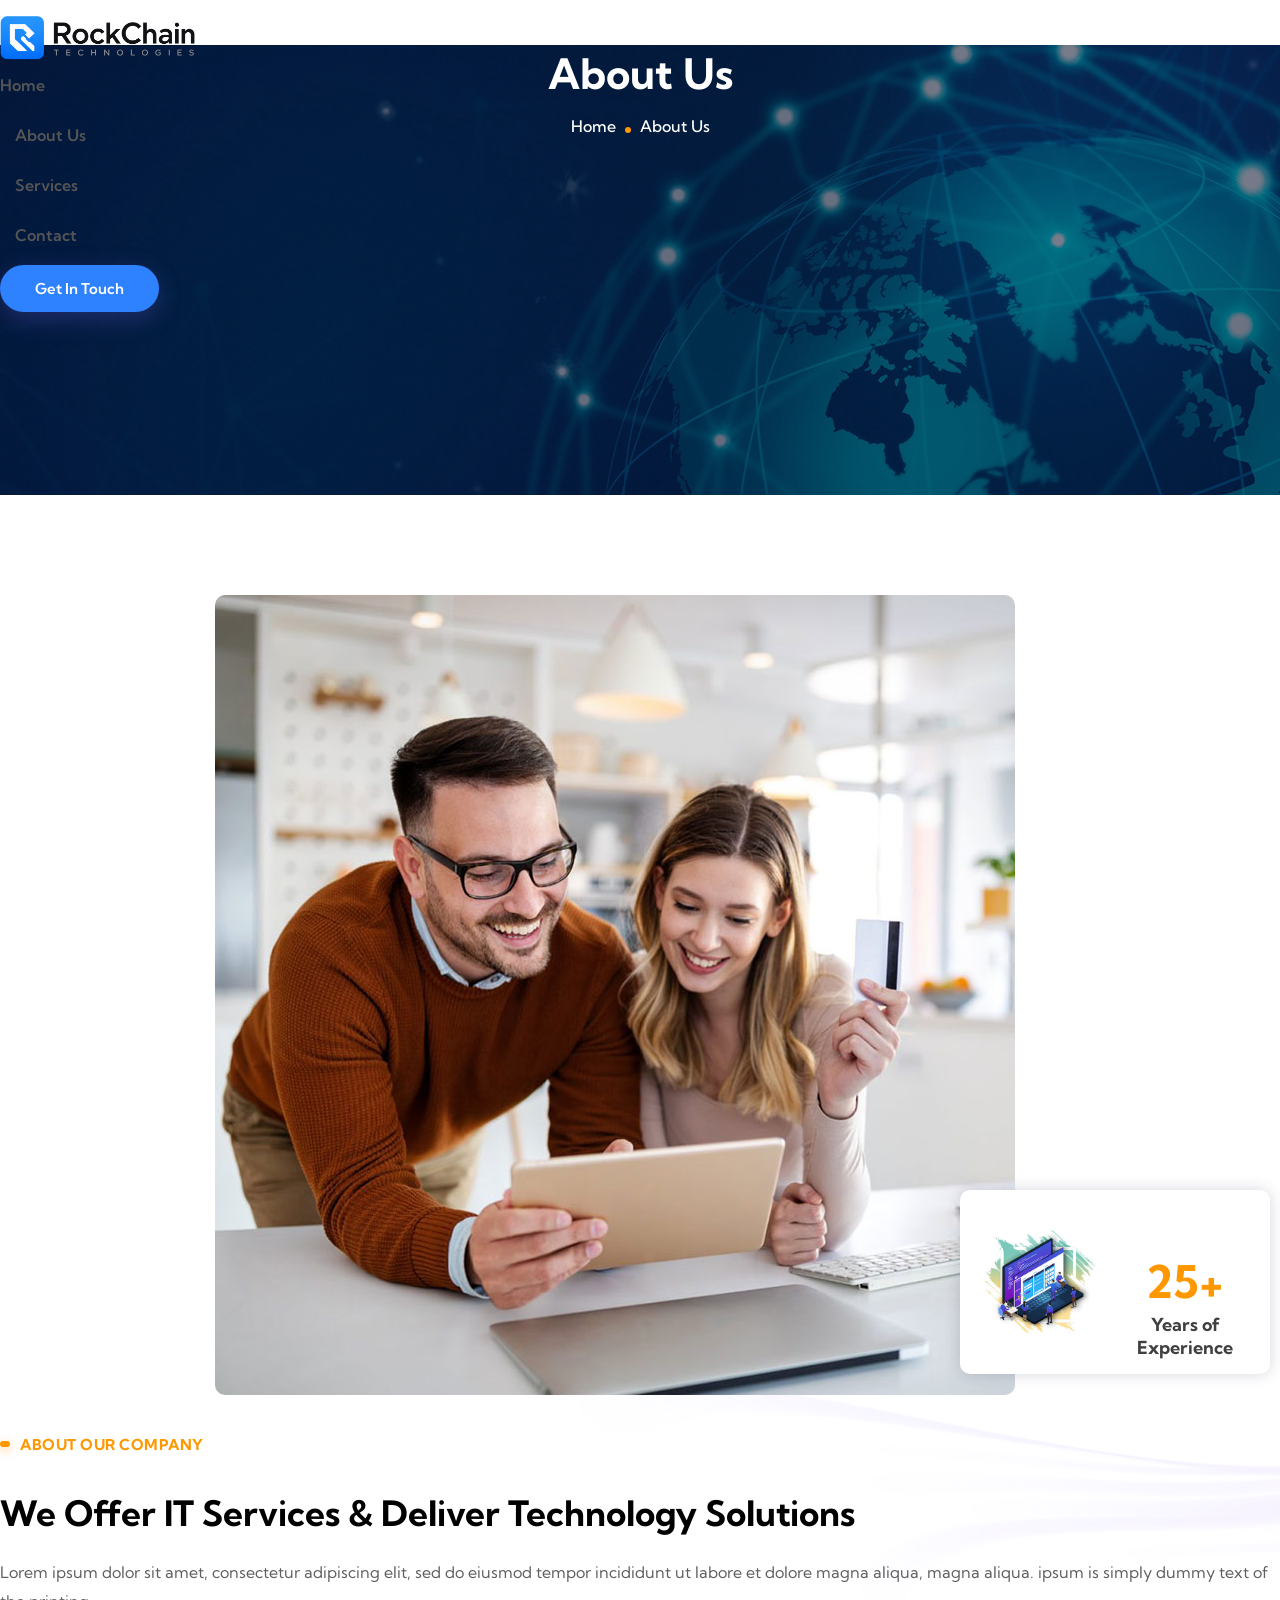
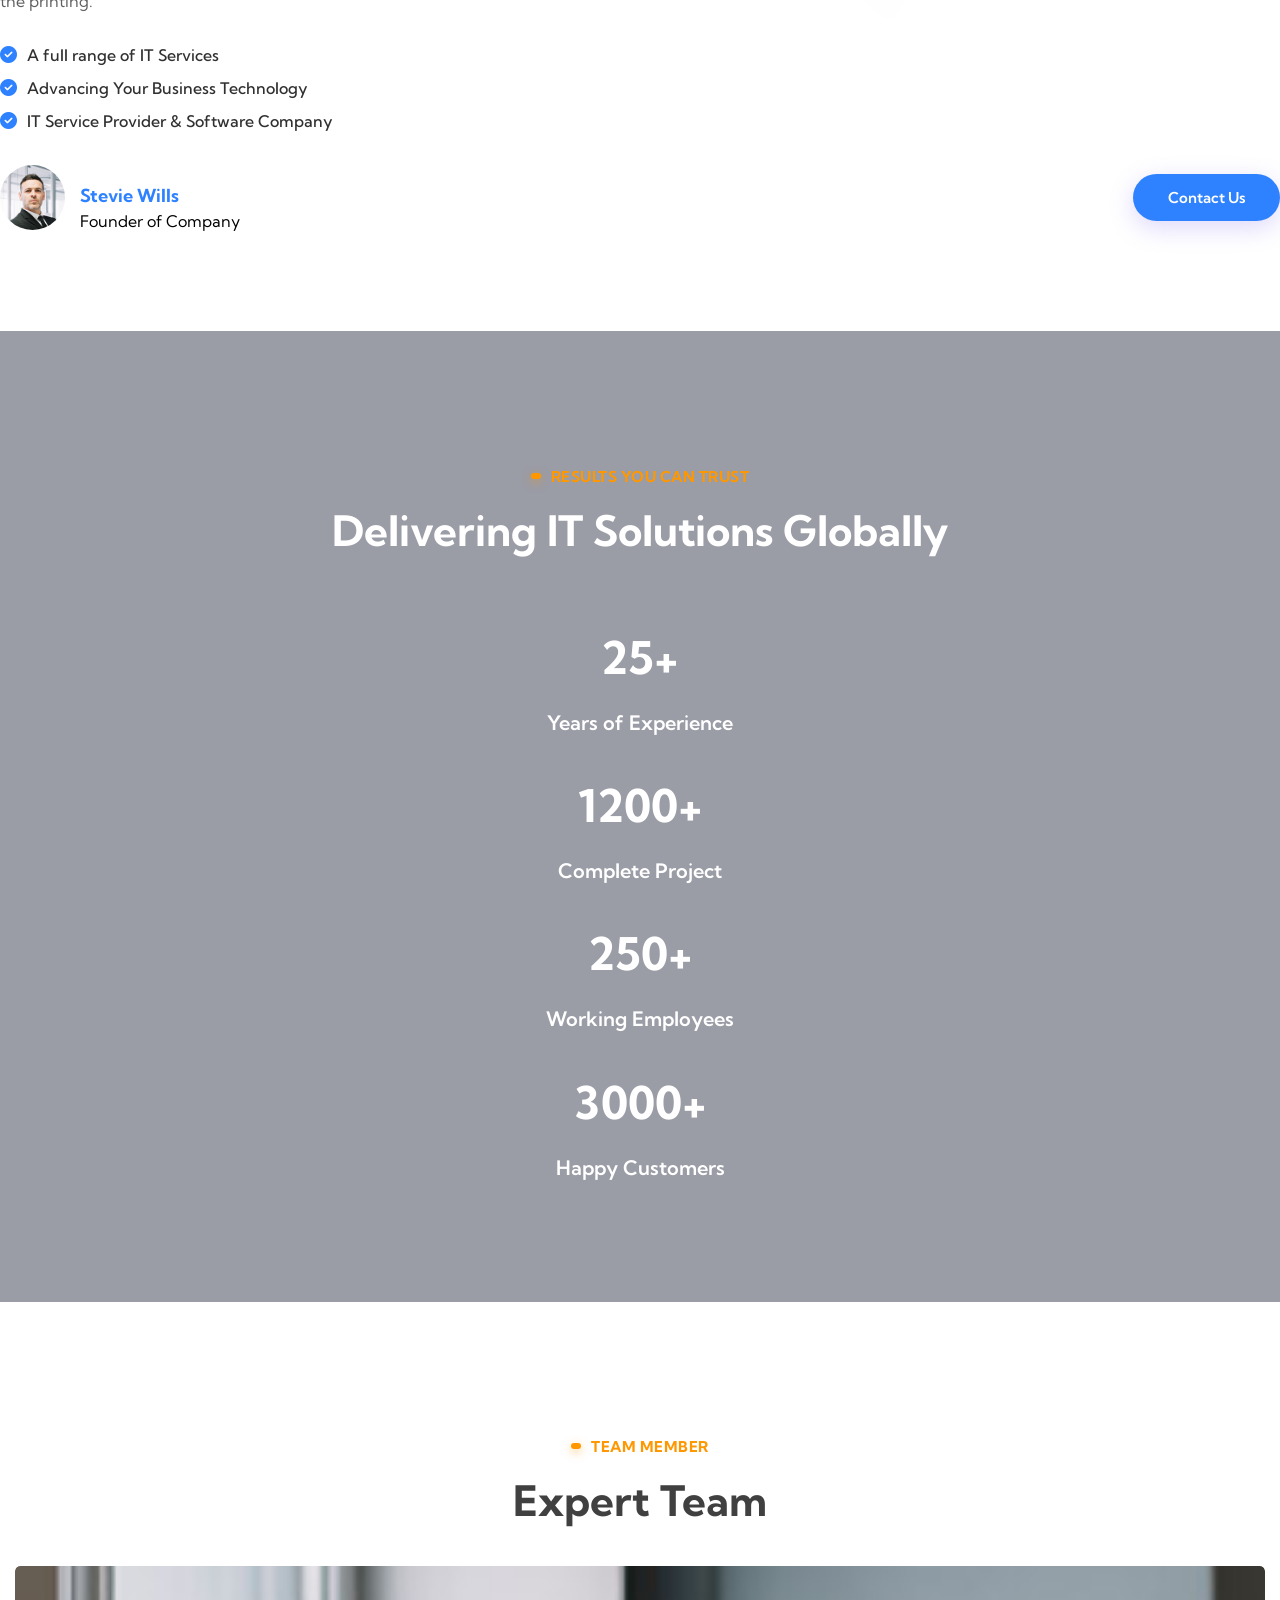
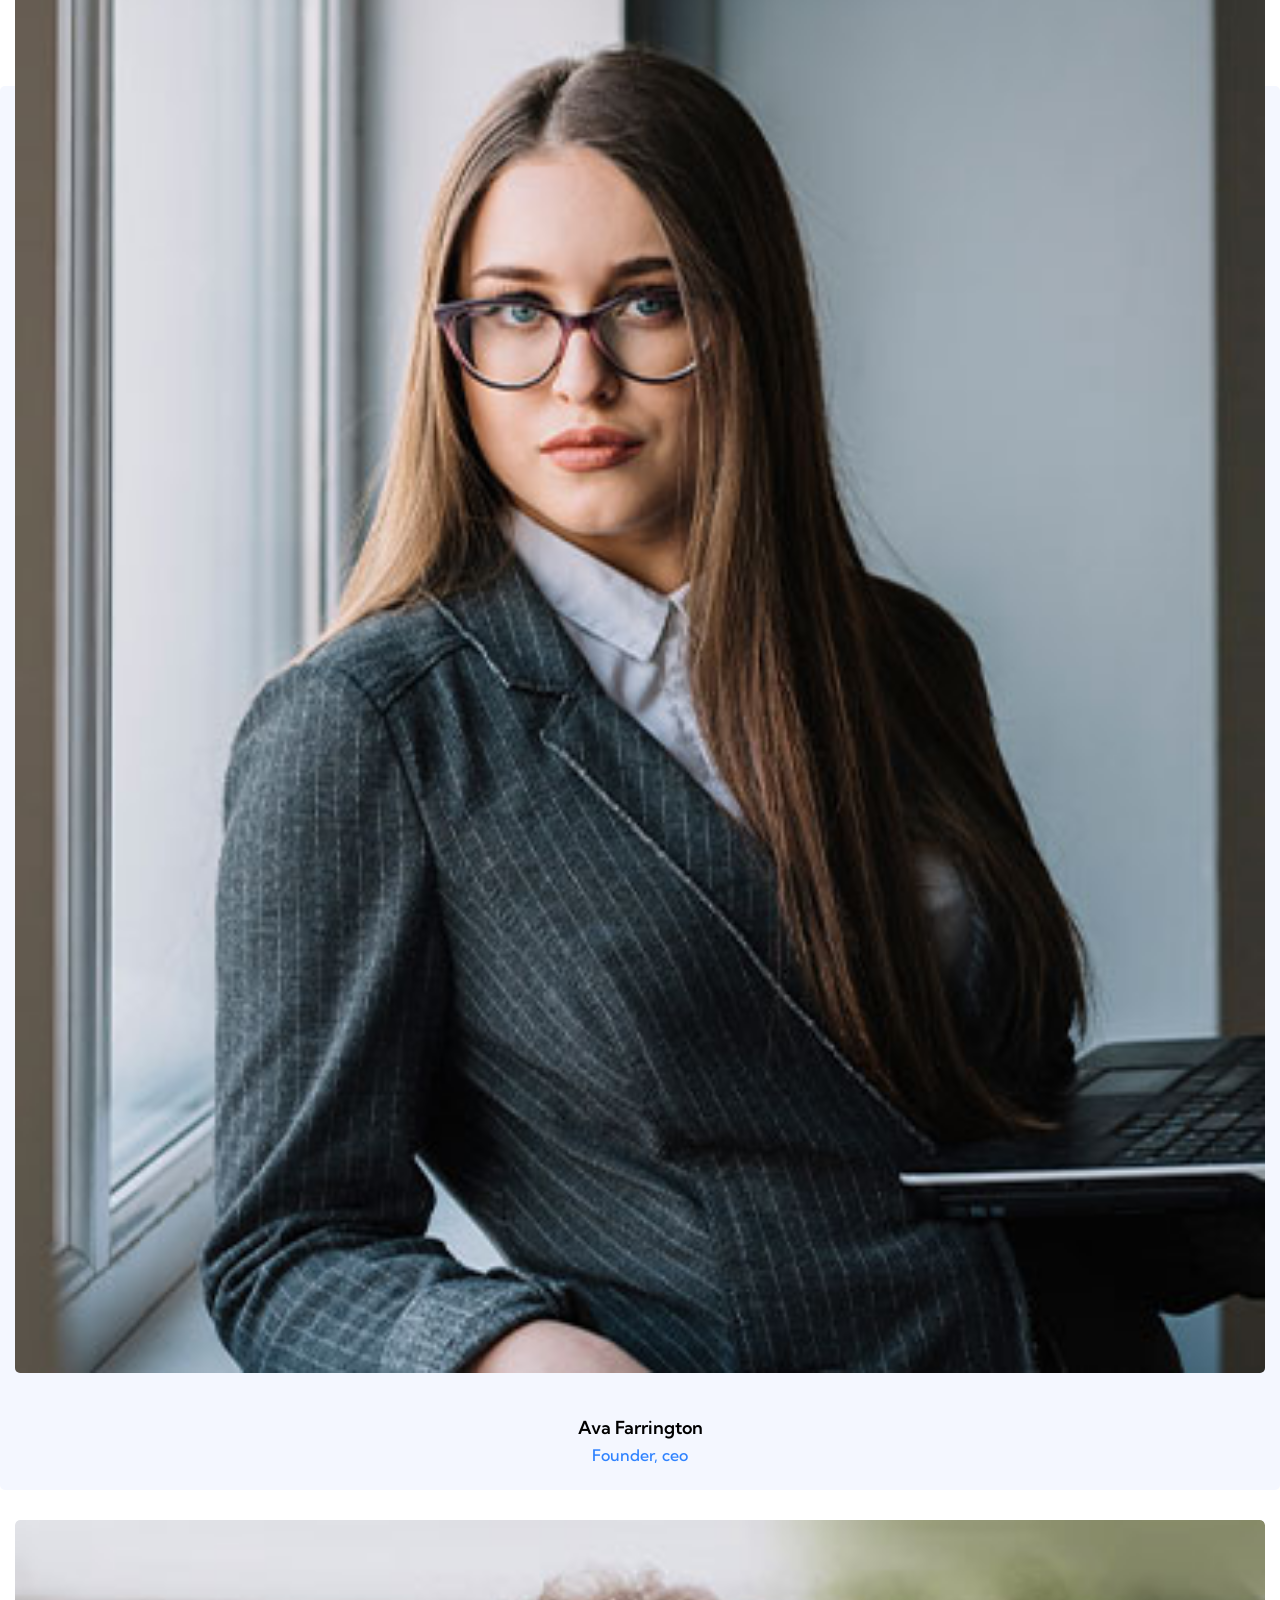
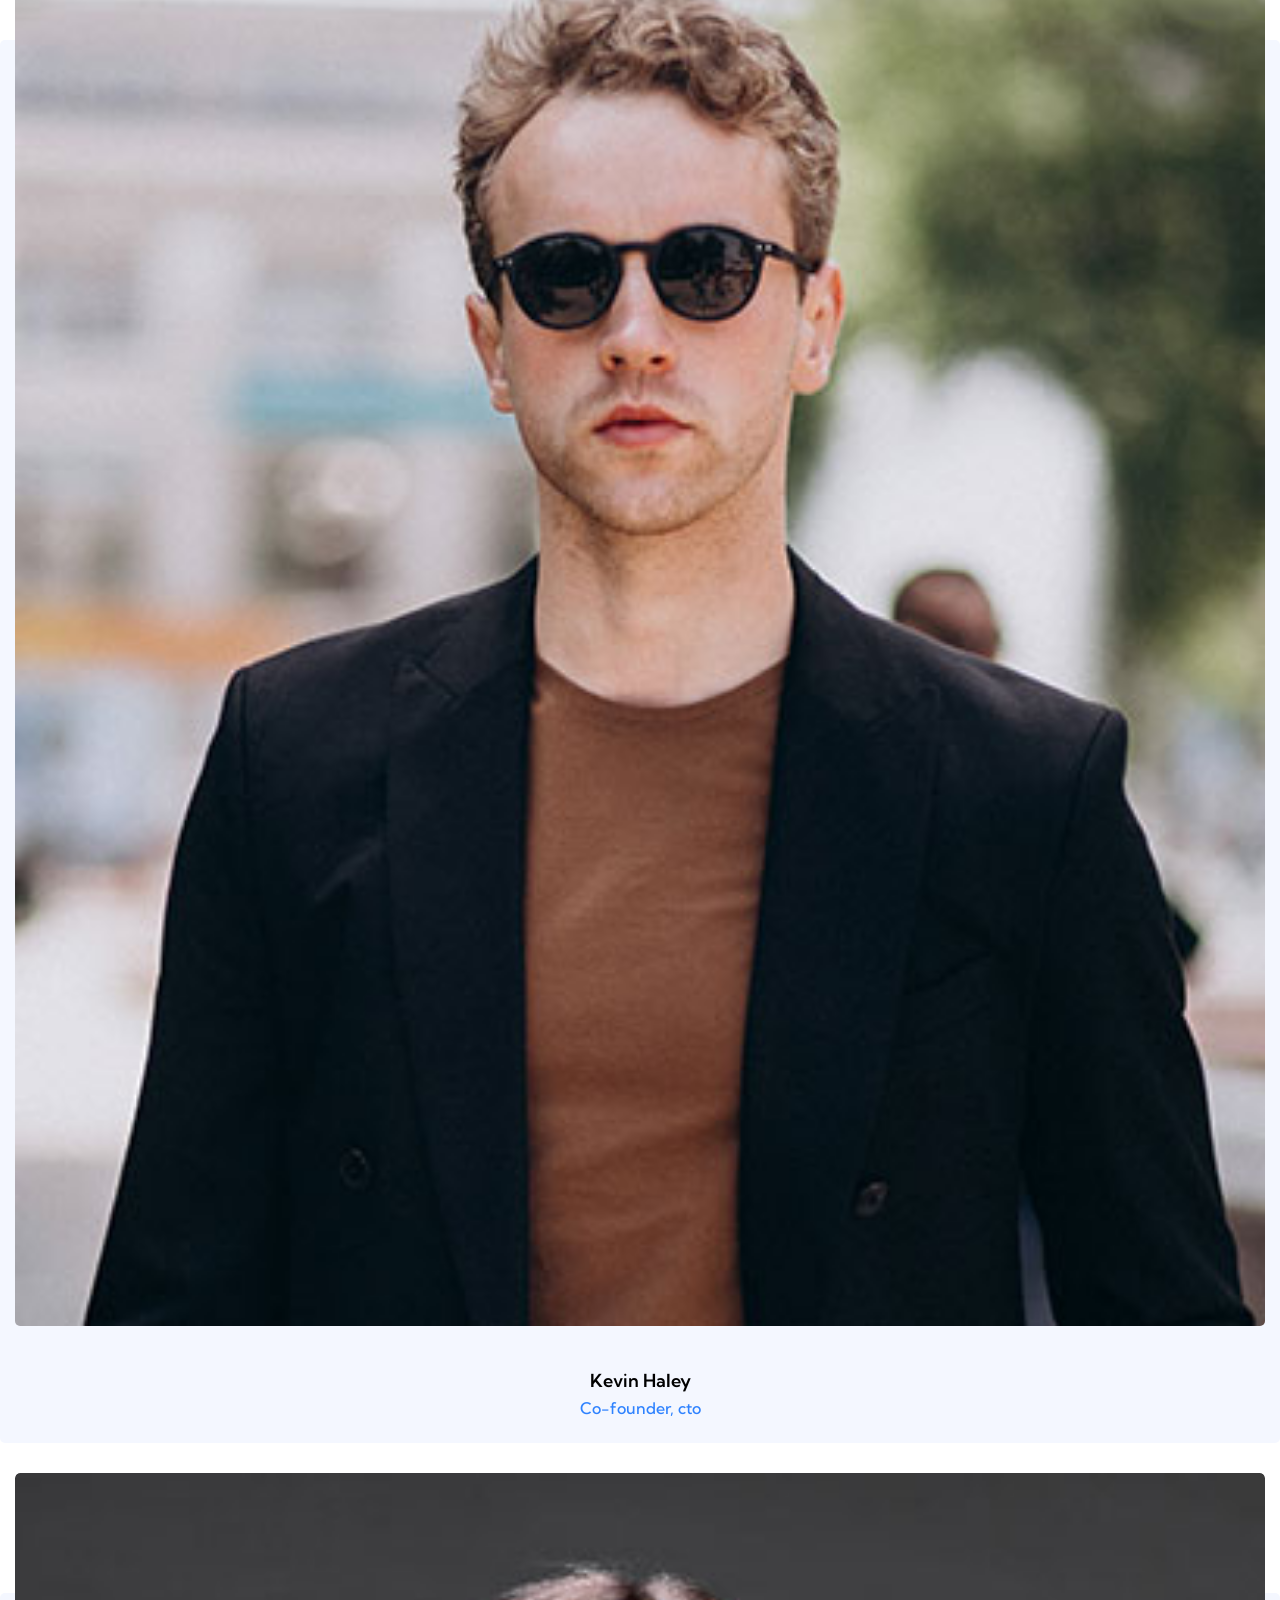
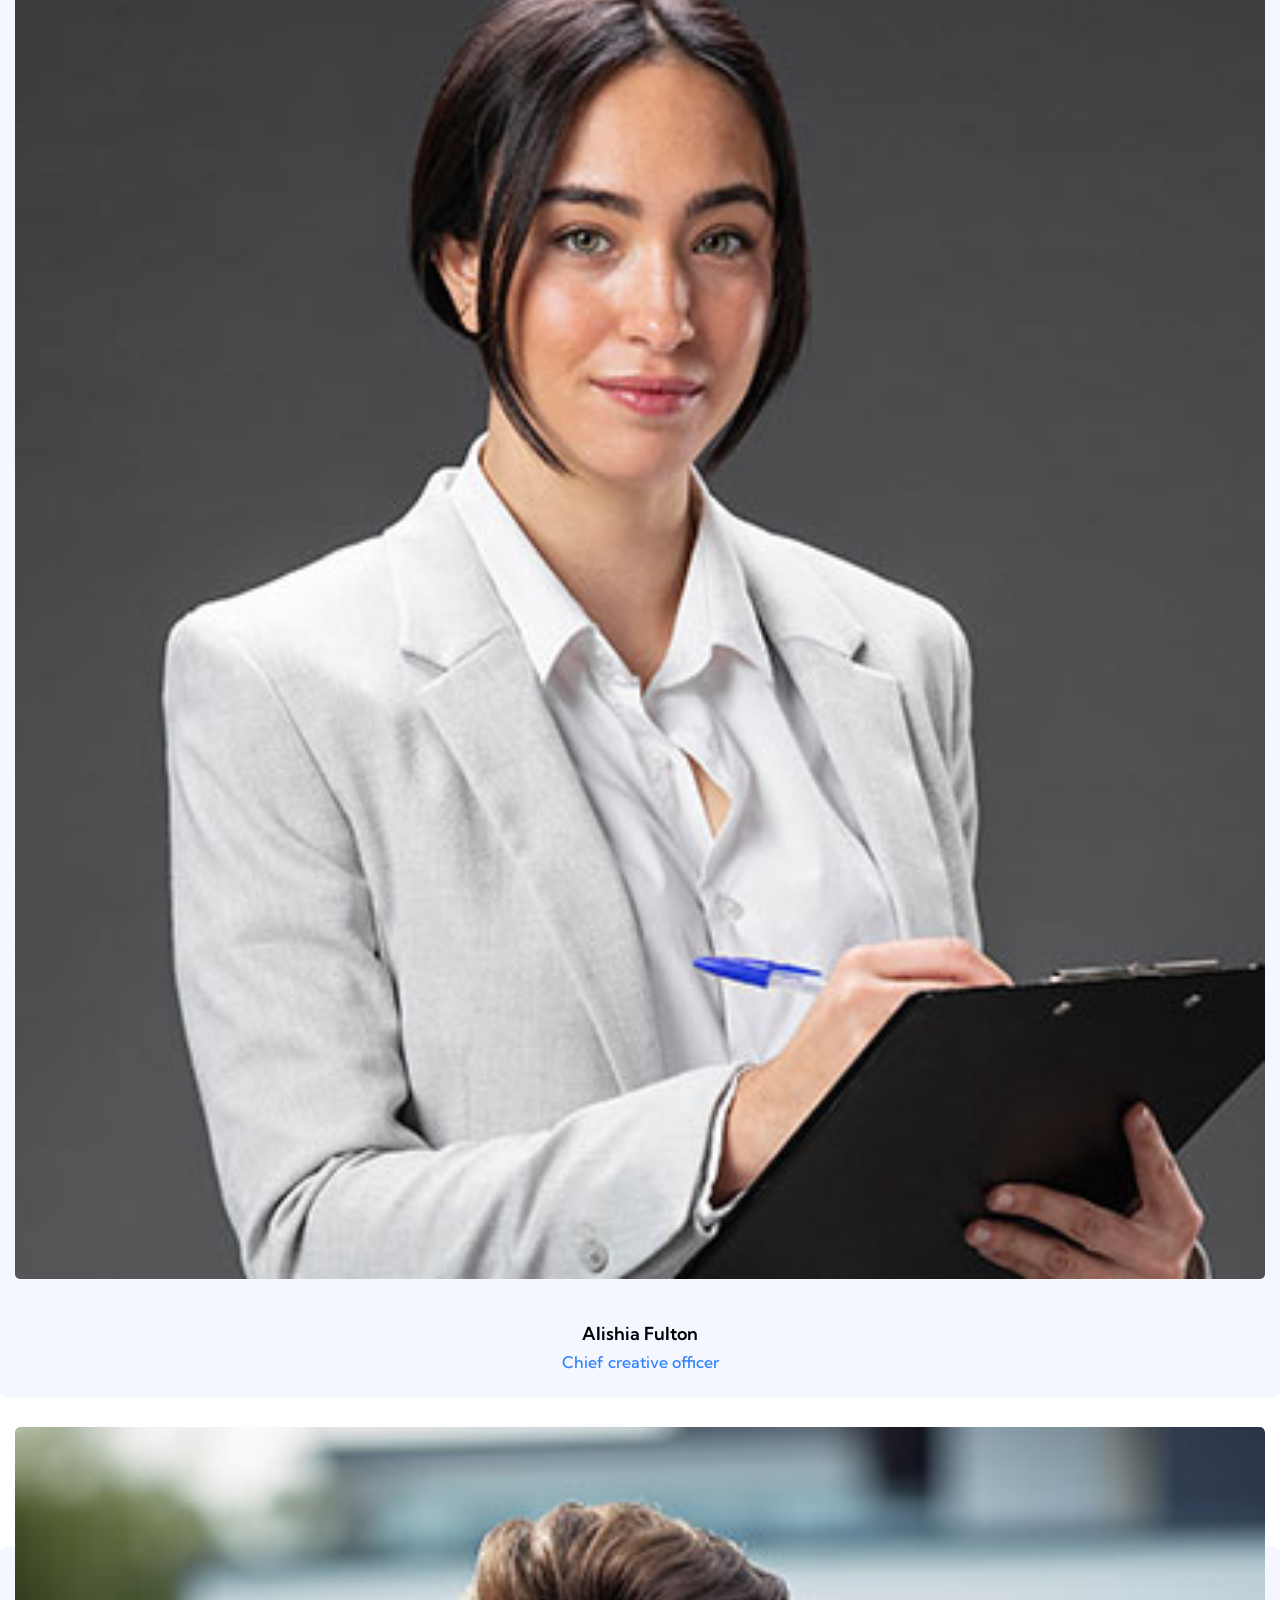
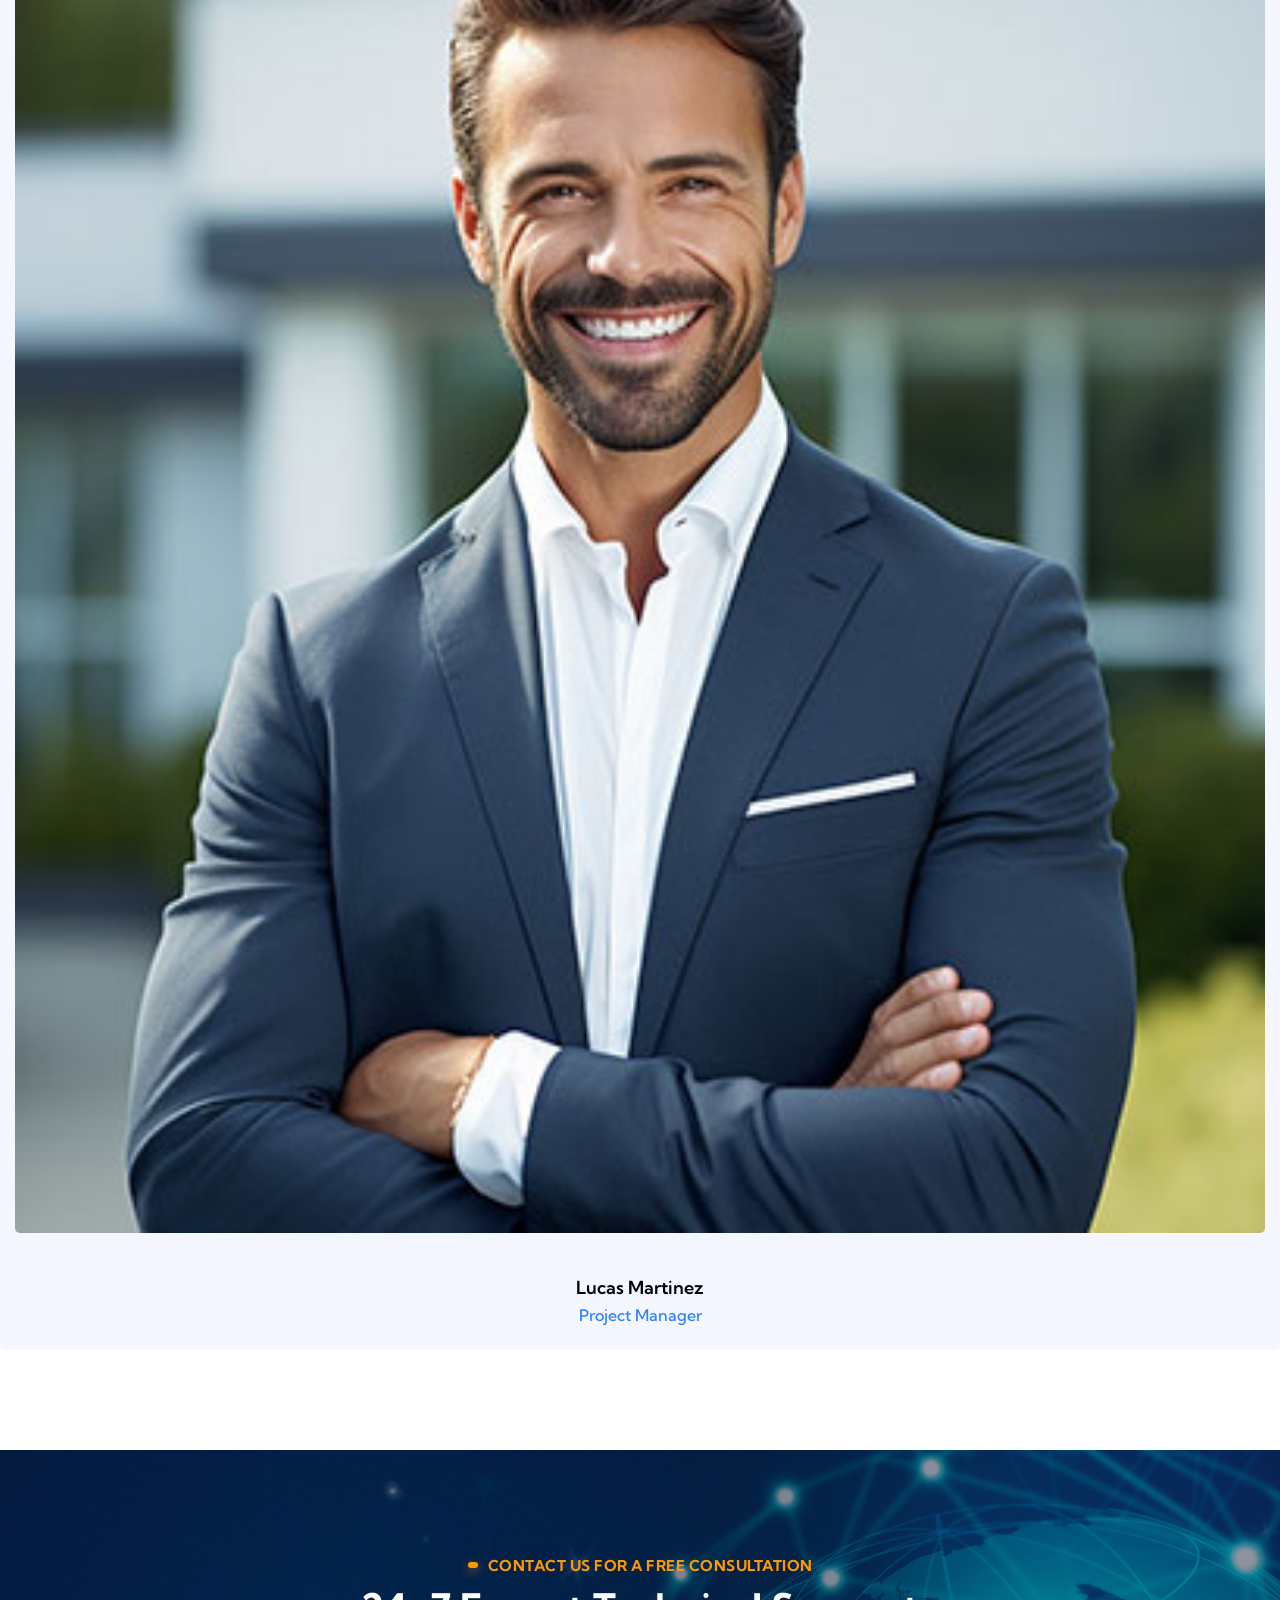
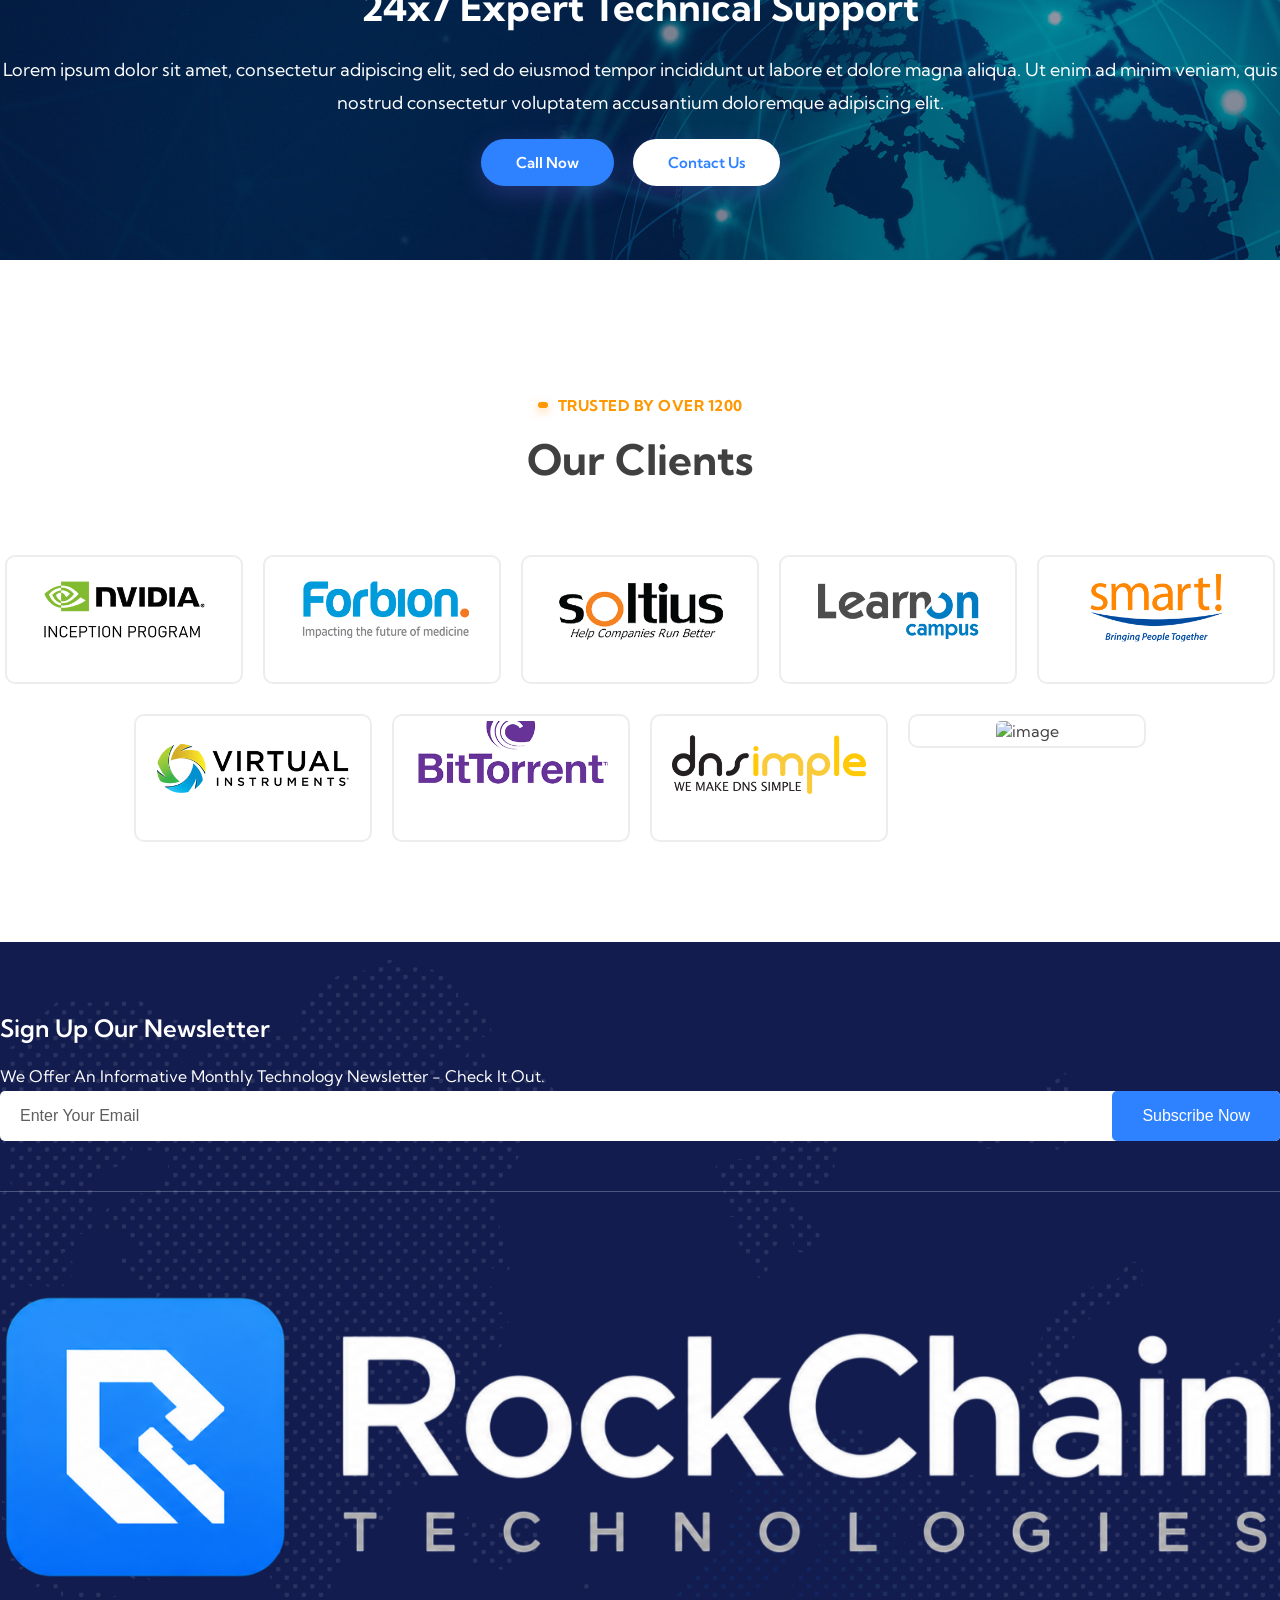
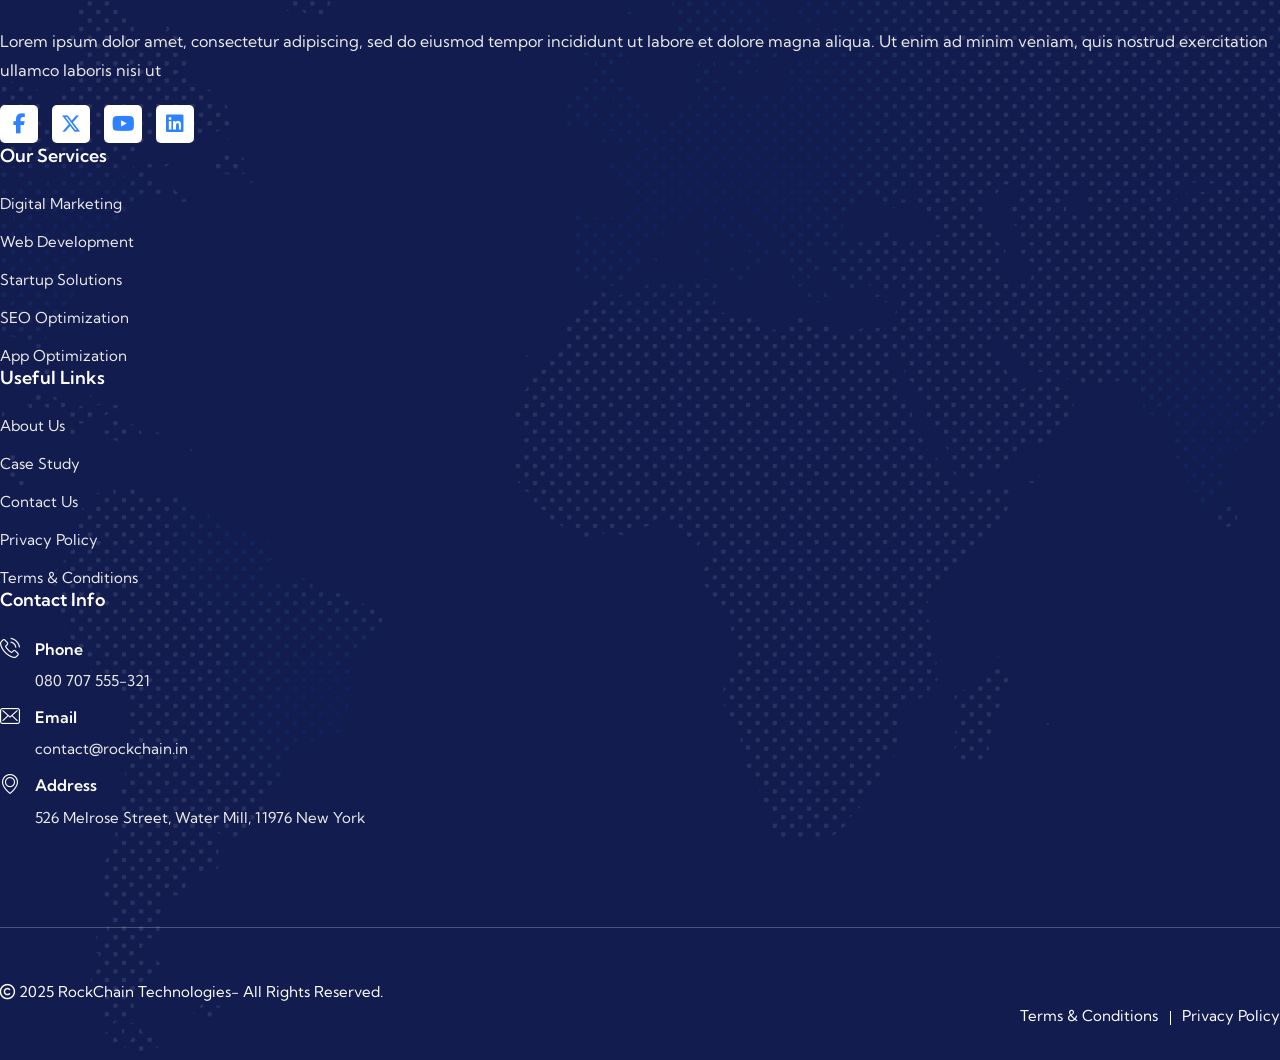
==== about.html @ 26b9ed57 "first commit" ====
<!doctype html>
<html lang="zxx">
  <head>
    <!-- Required meta tags -->
    <meta charset="utf-8" />
    <meta
      name="viewport"
      content="width=device-width, initial-scale=1, shrink-to-fit=no"
    />
    <!-- Title -->
    <title>
      RockChain Technologies- IT Solutions & Business Services HTML5 Responsive
      Website Template
    </title>
    <!-- Google Fonts -->
    <link
      href="https://fonts.googleapis.com/css2?family=Kumbh+Sans:wght@400;500;600;700;800;900&display=swap"
      rel="stylesheet"
    />
    <!-- Favicon -->
    <link rel="icon" type="image/png" href="images/logo/favicon.png" />
    <!-- Bootstrap Min CSS -->
    <link rel="stylesheet" href="css/bootstrap.min.css" />
    <!-- Animate Min CSS -->
    <link rel="stylesheet" href="css/animate.min.css" />
    <!-- FlatIcon CSS -->
    <link rel="stylesheet" href="css/flaticon.css" />
    <!-- Bootstrap Icon CSS -->
    <link rel="stylesheet" href="css/bootstrap-icons.css" />
    <!-- Font Awesome Min CSS -->
    <link rel="stylesheet" href="css/fontawesome.min.css" />
    <!-- Mean Menu CSS -->
    <link rel="stylesheet" href="css/meanmenu.css" />
    <!-- Magnific Popup Min CSS -->
    <link rel="stylesheet" href="css/magnific-popup.min.css" />
    <!-- Owl Carousel Min CSS -->
    <link rel="stylesheet" href="css/owl.carousel.min.css" />
    <!-- Style CSS -->
    <link rel="stylesheet" href="css/style.css" />
    <!-- Responsive CSS -->
    <link rel="stylesheet" href="css/responsive.css" />
  </head>

  <body>
    <!-- Start Preloader Section -->
    <div class="preloader">
      <div class="loader-outter"></div>
      <div class="loader-inner"></div>
    </div>
    <!-- End Preloader Section -->

    <!-- Navbar will be loaded dynamically -->
    <div id="navbar-placeholder"></div>

    <!-- Start Page Title Section -->
    <div class="page-title-area">
      <div class="d-table">
        <div class="d-table-cell">
          <div class="container">
            <div class="page-title-content">
              <h2>About Us</h2>
              <ul>
                <li><a href="index.html">Home</a></li>
                <li>About Us</li>
              </ul>
            </div>
          </div>
        </div>
      </div>
    </div>
    <!-- End Page Title Section -->

    <!-- Start About Section -->
    <section class="about-section section-padding">
      <div class="container">
        <div class="row align-items-center">
          <div class="col-lg-6 col-md-12">
            <div class="about-image">
              <img src="images/about.jpg" alt="About Images" />
              <div class="sub-content">
                <img src="images/about-sub.jpg" alt="About Images" />
                <div class="content-info">
                  <h3>25+</h3>
                  <span>Years of Experience</span>
                </div>
              </div>
            </div>
          </div>
          <div class="col-lg-6 col-md-12">
            <div class="about-content">
              <h6 class="sub-title">About Our Company</h6>
              <h2>We Offer IT Services & Deliver Technology Solutions</h2>
              <p>
                Lorem ipsum dolor sit amet, consectetur adipiscing elit, sed do
                eiusmod tempor incididunt ut labore et dolore magna aliqua,
                magna aliqua. ipsum is simply dummy text of the printing.
              </p>
              <ul class="list-style">
                <li>
                  <i class="fa fa-check-circle"></i> A full range of IT Services
                </li>
                <li>
                  <i class="fa fa-check-circle"></i> Advancing Your Business
                  Technology
                </li>
                <li>
                  <i class="fa fa-check-circle"></i> IT Service Provider &
                  Software Company
                </li>
              </ul>
              <div class="about-btn-box">
                <div class="founder-info">
                  <div class="thumbnail">
                    <img src="images/owner.jpg" alt="images" />
                  </div>
                  <h3>Stevie Wills</h3>
                  <span>Founder of Company</span>
                </div>
                <a class="default-btn" href="#0">Contact Us <span></span></a>
              </div>
            </div>
          </div>
        </div>
      </div>
    </section>
    <!-- End About Section -->

    <!-- Start Counter Section -->
    <section class="counter-area section-padding">
      <div class="container">
        <div class="row">
          <div class="col-md-12">
            <div class="section-title">
              <h6 class="sub-title">Results You Can Trust</h6>
              <h2>Delivering IT Solutions Globally</h2>
            </div>
          </div>
          <div class="col-lg-3 col-md-6 counter-item">
            <div class="single-counter">
              <div class="counter-contents">
                <h2>
                  <span class="counter-number">25</span>
                  <span>+</span>
                </h2>
                <h3 class="counter-heading">Years of Experience</h3>
              </div>
            </div>
          </div>
          <div class="col-lg-3 col-md-6 counter-item">
            <div class="single-counter">
              <div class="counter-contents">
                <h2>
                  <span class="counter-number">1200</span>
                  <span>+</span>
                </h2>
                <h3 class="counter-heading">Complete Project</h3>
              </div>
            </div>
          </div>
          <div class="col-lg-3 col-md-6 counter-item">
            <div class="single-counter">
              <div class="counter-contents">
                <h2>
                  <span class="counter-number">250</span>
                  <span>+</span>
                </h2>
                <h3 class="counter-heading">Working Employees</h3>
              </div>
            </div>
          </div>
          <div class="col-lg-3 col-md-6 counter-item">
            <div class="single-counter">
              <div class="counter-contents">
                <h2>
                  <span class="counter-number">3000</span>
                  <span>+</span>
                </h2>
                <h3 class="counter-heading">Happy Customers</h3>
              </div>
            </div>
          </div>
        </div>
      </div>
    </section>
    <!-- End Counter Section -->

    <!-- Start Team Section -->
    <section class="team-area section-padding">
      <div class="container">
        <div class="row">
          <div class="col-md-12">
            <div class="section-title">
              <h6 class="sub-title">Team Member</h6>
              <h2>Expert Team</h2>
            </div>
          </div>
          <div class="col-lg-3 col-md-6">
            <div class="single-team-box">
              <div class="team-image">
                <img src="images/team-1.jpg" alt="team" />
                <div class="team-social-icon">
                  <a href="#" class="social-color-1"
                    ><i class="fab fa-facebook-f"></i
                  ></a>
                  <a href="#" class="social-color-2"
                    ><i class="fa-brands fa-x-twitter"></i
                  ></a>
                  <a href="#" class="social-color-3"
                    ><i class="fab fa-linkedin"></i
                  ></a>
                </div>
              </div>
              <div class="team-info">
                <h3>Ava Farrington</h3>
                <span>Founder, ceo</span>
              </div>
            </div>
          </div>
          <div class="col-lg-3 col-md-6">
            <div class="single-team-box">
              <div class="team-image">
                <img src="images/team-2.jpg" alt="team" />
                <div class="team-social-icon">
                  <a href="#" class="social-color-1"
                    ><i class="fab fa-facebook-f"></i
                  ></a>
                  <a href="#" class="social-color-2"
                    ><i class="fa-brands fa-x-twitter"></i
                  ></a>
                  <a href="#" class="social-color-3"
                    ><i class="fab fa-linkedin"></i
                  ></a>
                </div>
              </div>
              <div class="team-info">
                <h3>Kevin Haley</h3>
                <span>Co-founder, cto</span>
              </div>
            </div>
          </div>
          <div class="col-lg-3 col-md-6">
            <div class="single-team-box">
              <div class="team-image">
                <img src="images/team-3.jpg" alt="team" />
                <div class="team-social-icon">
                  <a href="#" class="social-color-1"
                    ><i class="fab fa-facebook-f"></i
                  ></a>
                  <a href="#" class="social-color-2"
                    ><i class="fa-brands fa-x-twitter"></i
                  ></a>
                  <a href="#" class="social-color-3"
                    ><i class="fab fa-linkedin"></i
                  ></a>
                </div>
              </div>
              <div class="team-info">
                <h3>Alishia Fulton</h3>
                <span>Chief creative officer</span>
              </div>
            </div>
          </div>
          <div class="col-lg-3 col-md-6">
            <div class="single-team-box">
              <div class="team-image">
                <img src="images/team-4.jpg" alt="team" />
                <div class="team-social-icon">
                  <a href="#" class="social-color-1"
                    ><i class="fab fa-facebook-f"></i
                  ></a>
                  <a href="#" class="social-color-2"
                    ><i class="fa-brands fa-x-twitter"></i
                  ></a>
                  <a href="#" class="social-color-3"
                    ><i class="fab fa-linkedin"></i
                  ></a>
                </div>
              </div>
              <div class="team-info">
                <h3>Lucas Martinez</h3>
                <span>Project Manager</span>
              </div>
            </div>
          </div>
        </div>
      </div>
    </section>
    <!-- End Team Section -->

    <!-- Start Hire Section -->
    <section class="hire-section">
      <div class="container">
        <div class="row">
          <div class="col-lg-8 offset-lg-2 col-md-12">
            <div class="hire-content">
              <h6 class="sub-title">Contact Us For A Free Consultation</h6>
              <h2>24x7 Expert Technical Support</h2>
              <p>
                Lorem ipsum dolor sit amet, consectetur adipiscing elit, sed do
                eiusmod tempor incididunt ut labore et dolore magna aliqua. Ut
                enim ad minim veniam, quis nostrud consectetur voluptatem
                accusantium doloremque adipiscing elit.
              </p>
              <div class="hire-btn">
                <a class="default-btn" href="tel:0802235678"
                  >Call Now<span></span
                ></a>
                <a class="default-btn-one" href="contact.html"
                  >Contact Us<span></span
                ></a>
              </div>
            </div>
          </div>
        </div>
      </div>
    </section>
    <!-- End Hire Section -->

    <!-- Start Partner section -->
    <section class="partner-section pt-100 pb-70">
      <div class="container">
        <div class="row">
          <div class="col-md-12">
            <div class="section-title">
              <h6 class="sub-title">Trusted By Over 1200</h6>
              <h2>Our Clients</h2>
            </div>
          </div>
        </div>
        <div class="partner-list">
          <div class="partner-item">
            <a href="#0">
              <img src="images/client-1.png" alt="image" />
            </a>
          </div>
          <div class="partner-item">
            <a href="#0">
              <img src="images/client-2.png" alt="image" />
            </a>
          </div>
          <div class="partner-item">
            <a href="#0">
              <img src="images/client-3.png" alt="image" />
            </a>
          </div>
          <div class="partner-item">
            <a href="#0">
              <img src="images/client-4.png" alt="image" />
            </a>
          </div>
          <div class="partner-item">
            <a href="#0">
              <img src="images/client-5.png" alt="image" />
            </a>
          </div>
          <div class="partner-item">
            <a href="#0">
              <img src="images/client-6.png" alt="image" />
            </a>
          </div>
          <div class="partner-item">
            <a href="#0">
              <img src="images/client-7.png" alt="image" />
            </a>
          </div>
          <div class="partner-item">
            <a href="#0">
              <img src="images/client-8.png" alt="image" />
            </a>
          </div>
          <div class="partner-item">
            <a href="#0">
              <img src="images/client-9.png" alt="image" />
            </a>
          </div>
        </div>
      </div>
    </section>
    <!-- End Partner section -->

    <!-- Footer will be loaded dynamically -->
    <div id="footer-placeholder"></div>

    <!-- jQuery Min JS -->
    <script src="js/jquery.min.js"></script>
    <!-- Popper Min JS -->
    <script src="js/popper.min.js"></script>
    <!-- Bootstrap Min JS -->
    <script src="js/bootstrap.bundle.min.js"></script>
    <!-- Mean Menu JS -->
    <script src="js/jquery.meanmenu.js"></script>
    <!-- Appear Min JS -->
    <script src="js/jquery.appear.min.js"></script>
    <!-- CounterUp Min JS -->
    <script src="js/jquery.waypoints.min.js"></script>
    <script src="js/jquery.counterup.min.js"></script>
    <!-- Magnific Popup Min JS -->
    <script src="js/jquery.magnific-popup.min.js"></script>
    <!-- Owl Carousel Min JS -->
    <script src="js/owl.carousel.min.js"></script>
    <!-- WOW Min JS -->
    <script src="js/wow.min.js"></script>
    <!-- Components Loader JS -->
    <script src="js/components-loader.js"></script>
    <!-- Main JS -->
    <script src="js/main.js"></script>
  </body>
</html>
---- css/flaticon.css ----
@font-face {
    font-family: "flaticon";
    src: url("../fonts/flaticon.ttf") format("truetype"),
	url("../fonts/flaticon.woff") format("woff"),
	url("../fonts/flaticon.woff2") format("woff2"),
	url("../fonts/flaticon.eot#iefix") format("embedded-opentype"),
	url("../images/flaticon.svg#flaticon") format("svg");
}

i[class^="flaticon-"]:before, i[class*=" flaticon-"]:before {
    font-family: flaticon !important;
    font-style: normal;
    font-weight: normal !important;
    font-variant: normal;
    text-transform: none;
    line-height: 1;
    -webkit-font-smoothing: antialiased;
    -moz-osx-font-smoothing: grayscale;
}

.flaticon-computer:before {
    content: "\f101";
}
.flaticon-chip:before {
    content: "\f102";
}
.flaticon-code:before {
    content: "\f103";
}
.flaticon-programming:before {
    content: "\f104";
}
.flaticon-cloud:before {
    content: "\f105";
}
.flaticon-brain:before {
    content: "\f106";
}
.flaticon-project-management:before {
    content: "\f107";
}
.flaticon-cpu:before {
    content: "\f108";
}
.flaticon-technical-support:before {
    content: "\f109";
}
.flaticon-chip-1:before {
    content: "\f10a";
}
.flaticon-brain-1:before {
    content: "\f10b";
}
.flaticon-settings:before {
    content: "\f10c";
}
.flaticon-coding:before {
    content: "\f10d";
}
.flaticon-targeted-marketing:before {
    content: "\f10e";
}
.flaticon-protection:before {
    content: "\f10f";
}
.flaticon-analysis:before {
    content: "\f110";
}
.flaticon-server:before {
    content: "\f111";
}
.flaticon-cpu-1:before {
    content: "\f112";
}
.flaticon-artificial-intelligence:before {
    content: "\f113";
}
.flaticon-super-intelligence:before {
    content: "\f114";
}
.flaticon-chip-2:before {
    content: "\f115";
}
.flaticon-light-bulb:before {
    content: "\f116";
}
.flaticon-cloud-computing:before {
    content: "\f117";
}
.flaticon-innovation:before {
    content: "\f118";
}
.flaticon-creative:before {
    content: "\f119";
}
.flaticon-stats:before {
    content: "\f11a";
}
.flaticon-business:before {
    content: "\f11b";
}
.flaticon-thumbs-up:before {
    content: "\f11c";
}
.flaticon-puzzle:before {
    content: "\f11d";
}
.flaticon-idea:before {
    content: "\f11e";
}
.flaticon-analytics:before {
    content: "\f11f";
}
.flaticon-development:before {
    content: "\f120";
}
.flaticon-certificate:before {
    content: "\f121";
}
.flaticon-gears:before {
    content: "\f122";
}
.flaticon-medal:before {
    content: "\f123";
}
.flaticon-mobile-app:before {
    content: "\f124";
}
.flaticon-phone-call:before {
    content: "\f125";
}
.flaticon-call:before {
    content: "\f126";
}
.flaticon-envelope:before {
    content: "\f127";
}
.flaticon-email:before {
    content: "\f128";
}
.flaticon-placeholder:before {
    content: "\f129";
}
.flaticon-location:before {
    content: "\f12a";
}
.flaticon-download:before {
    content: "\f12b";
}
---- css/style.css ----
/*****************************************************************
    Template Name    : RockChain Technologies- IT Solutions & Business Services HTML5 Responsive Website Template
    Author           : Cute Themes
    Version          : 1.0
    Created          : 2025
    File Description : Main css file of the template
*****************************************************************/

/*****************************************************************

** - 01 - Default CSS
** - 02 - Preloader Section CSS
** - 03 - Navbar Section CSS
** - 04 - Home Section CSS
** - 05 - Features Section CSS
** - 06 - About Section CSS
** - 07 - Services Section CSS
** - 08 - Services Details Page CSS
** - 09 - Counter Section CSS
** - 10 - Work Process Section CSS
** - 11 - Technology Work Section CSS
** - 12 - Pricing Section CSS
** - 13 - Testimonial Section CSS
** - 14 - Team Section CSS
** - 15 - Portfolio Section CSS
** - 16 - Portfolio Details Page CSS
** - 17 - Hire Section CSS
** - 18 - Partner Section CSS
** - 19 - Blog Section CSS
** - 20 - Blog Details Page CSS
** - 21 - Blog Page Sidebar Widget CSS
** - 22 - Other Page Banner Title Section CSS
** - 23 - 404 Error Page CSS
** - 24 - Faq Page CSS
** - 25 - Coming Soon Page CSS
** - 26 - Contact Page CSS
** - 27 - Terms & Conditions Page CSS
** - 28 - Privacy Policy Page CSS
** - 29 - Footer Section CSS

*****************************************************************/

/**************************************
 ** - 01 - Default CSS
 **************************************/
*, *:before, *:after {
  box-sizing: inherit;
}

* {
  scroll-behavior: inherit !important;
}

html, body {
  height: auto;
  width: 100%;
  margin: 0;
  padding: 0;
  overflow-x: hidden;
  box-sizing: border-box;
}

body {
	padding: 0;
	font-size: 16px;
	font-family: 'Kumbh Sans', sans-serif;
	margin: 0;
}

img {
	max-width: 100%;
	height: auto;
	border-radius: 5px;
}

button {
	outline: 0 !important;
}

dl, ol, ul {
    padding: 0;
    margin: 0;
    list-style: none;
}

.d-table {
	width: 100%;
	height: 100%;
}

.d-table-cell {
	vertical-align: middle;
}

.ptb-100 {
	padding-top: 100px;
	padding-bottom: 100px;
}

.pb-20 {
	padding-bottom: 20px;
}
.pb-30 {
	padding-bottom: 30px;
}
.pb-40 {
	padding-bottom: 40px;
}
.pb-50 {
	padding-bottom: 50px;
}
.pb-70 {
	padding-bottom: 70px;
}
.pb-80 {
	padding-bottom: 80px;
}

.pb-100 {
	padding-bottom: 100px;
}

.pt-20 {
	padding-top: 20px;
}
.pt-30 {
	padding-top: 30px;
}
.pt-40 {
	padding-top: 40px;
}
.pt-50 {
	padding-top: 50px;
}
.pt-70 {
	padding-top: 70px;
}
.pt-80 {
	padding-top: 80px;
}
.pt-100 {
	padding-top: 100px;
}

.bg-grey {
	background-color: #f7f8f8;
}

.section-padding {
	padding: 100px 0;
}

a {
	color: #404040;
	outline: 0 !important;
	text-decoration: none;
	-webkit-transition: 0.4s;
	transition: 0.4s;
}

a:hover {
	color: #2e82ff;
	text-decoration: none;
}

.h1, .h2, .h3, .h4, .h5, .h6, h1, h2, h3, h4, h5, h6 {
	font-weight: 600;
	line-height: 1.4;
	font-family: 'Kumbh Sans', sans-serif;
}

p {
	color: #5f5f5f;
	font-size: 16px;
	font-weight: 400;
	line-height: 1.8;
	font-family: 'Kumbh Sans', sans-serif;
	margin-bottom: 15px;
}

p:last-child {
	margin-bottom: 0;
}

.read-more {
    color: #2e82ff;
    font-size: 16px;
    font-weight: 600;
    display: flex;
    align-items: center;
    -webkit-transition: all 400ms ease-out;
    transition: all 400ms ease-out;
}

.read-more i {
	color: #2e82ff;
    font-size: 24px;
    display: flex;
    align-items: center;
    margin-right: 5px;
    -webkit-transition: all 400ms ease-out;
    transition: all 400ms ease-out;
}

.read-more:hover i {
    color: #2e82ff;
	transform: translateX(5px);
    -webkit-transition: all 400ms ease-out;
    transition: all 400ms ease-out;
}

.default-btn {
	position: relative;
	z-index: 1;
	color: #ffffff;
	font-weight: 600;
	font-size: 15px;
	display: inline-block;
	text-align: center;
	overflow: hidden;
	border-radius: 30px;
	border: none;
	padding-left: 35px;
	padding-right: 35px;
	padding-top: 14px;
	padding-bottom: 14px;
	box-shadow: 0 7px 25px rgb(123,104,238,0.25);
	background-color: #2e82ff;
	-webkit-transition: 0.4s;
	transition: 0.4s;
}

.default-btn span {
	position: absolute;
	z-index: -1;
	width: 0;
	height: 0;
	display: block;
	border-radius: 30px;
	background-color: #2e82ff;
	-webkit-transition: width 0.5s ease-in-out, height 0.5s ease-in-out;
	transition: width 0.5s ease-in-out, height 0.5s ease-in-out;
	-webkit-transform: translate(-50%, -50%);
	transform: translate(-50%, -50%);
}

.default-btn:hover, .default-btn:focus {
	color: #ffffff;
}

.default-btn:hover span, .default-btn:focus span {
	width: 225%;
	height: 562.5px;
}

.default-btn-one {
	border: none;
	position: relative;
	display: inline-block;
	text-align: center;
	overflow: hidden;
	z-index: 1;
	color: #2e82ff;
	background-color: #ffffff;
	border-radius: 30px;
	font-weight: 600;
	font-size: 15px;
	padding-left: 35px;
	padding-right: 35px;
	padding-top: 14px;
	padding-bottom: 14px;
	margin-right: 20px;
	box-shadow: 0 7px 25px rgb(123,104,238,0.25);
	-webkit-transition: 0.4s;
	transition: 0.4s;
}

.default-btn-one span {
	position: absolute;
	z-index: -1;
	width: 0;
	height: 0;
	display: block;
	border-radius: 30px;
	background-color: #2e82ff;
	-webkit-transition: width 0.5s ease-in-out, height 0.5s ease-in-out;
	transition: width 0.5s ease-in-out, height 0.5s ease-in-out;
	-webkit-transform: translate(-50%, -50%);
	transform: translate(-50%, -50%);
}

.default-btn-one:hover, .default-btn-one:focus {
	color: #ffffff;
}

.default-btn-one:hover span, .default-btn-one:focus span {
	width: 225%;
	height: 562.5px;
}
.more-button-box {
	text-align: center;
    margin-top: 15px;
}
.section-title {
	text-align: center;
	line-height: 1.5;
	margin-bottom: 65px;
}

.sub-title {
	position: relative;
    color: #ff9800;
    font-size: 15px;
    font-weight: 700;
    padding-left: 20px;
    letter-spacing: 0.5px;
    display: inline-block;
    text-transform: uppercase;
    margin-bottom: 5px;
}

.sub-title:before {
    content: '';
    position: absolute;
    top: 7px;
    left: 0;
    width: 10px;
    height: 6px;
    border-radius: 5px;
    background-color: #ff9800;
    box-shadow: 0px 3px 10px rgb(255, 152, 0, 0.5);
}
/*
.section-title h6 {
	color: #ff9800;
	font-size: 16px;
	font-weight: 700;
	letter-spacing: 0.5px;
	text-transform: uppercase;
}
*/

.section-title h2 {
	color: #404040;
	font-size: 42px;
	font-weight: 700;
	margin: 10px 0 0 0;
}

.color-text {
    color: #2e82ff;
}

.gradient-color-text {
    color: #ffc20c;
    background-image: -webkit-linear-gradient(0deg, #ffc20c 12%, #cddc39 48%, #ffffff 100%);
    background-clip: text;
    -webkit-background-clip: text;
    -webkit-text-fill-color: transparent;
}

.valign {
	display: -webkit-box;
	display: -ms-flexbox;
	display: flex;
	-webkit-box-align: center;
	-ms-flex-align: center;
	align-items: center;
}

/* [ Start Overlay ] */
[data-overlay-dark],
[data-overlay-light] {
	position: relative;
}

[data-overlay-dark] .container,
[data-overlay-light] .container {
	position: relative;
	z-index: 2;
}

[data-overlay-dark]:before,
[data-overlay-light]:before {
	content: '';
	position: absolute;
	top: 0;
	left: 0;
	z-index: 1;
	width: 100%;
	height: 100%;
}

[data-overlay-dark]:before {
	background-color: #02050b;
}

[data-overlay-light]:before {
	background-color: #fff;
}

[data-overlay-dark] h1,
[data-overlay-dark] h2,
[data-overlay-dark] h3,
[data-overlay-dark] h4,
[data-overlay-dark] h5,
[data-overlay-dark] h6,
[data-overlay-dark] span,
.bg-dark h1,
.bg-dark h2,
.bg-dark h3,
.bg-dark h4,
.bg-dark h5,
.bg-dark h6,
.bg-dark span,
.bg-color h1,
.bg-color h2,
.bg-color h3,
.bg-color h4,
.bg-color h5,
.bg-color h6,
.bg-color span {
	color: #fff;
}

[data-overlay-dark] p,
.bg-dark p,
.bg-color p {
	color: #dad6d6;
}

[data-overlay-dark="0"]:before,
[data-overlay-light="0"]:before {
	opacity: 0;
}

[data-overlay-dark="1"]:before,
[data-overlay-light="1"]:before {
	opacity: .1;
}

[data-overlay-dark="2"]:before,
[data-overlay-light="2"]:before {
	opacity: .2;
}

[data-overlay-dark="3"]:before,
[data-overlay-light="3"]:before {
	opacity: .3;
}

[data-overlay-dark="4"]:before,
[data-overlay-light="4"]:before {
	opacity: .4;
}

[data-overlay-dark="5"]:before,
[data-overlay-light="5"]:before {
	opacity: .5;
}

[data-overlay-dark="6"]:before,
[data-overlay-light="6"]:before {
	opacity: .6;
}

[data-overlay-dark="7"]:before,
[data-overlay-light="7"]:before {
	opacity: .7;
}

[data-overlay-dark="8"]:before,
[data-overlay-light="8"]:before {
	opacity: .8;
}

[data-overlay-dark="9"]:before,
[data-overlay-light="9"]:before,
[data-overlay-color="9"]:before {
	opacity: .9;
}

[data-overlay-dark="10"]:before,
[data-overlay-light="10"]:before {
	opacity: 1;
}
/* [ End Overlay ] */

/******************************************
 ** - 00 -  Go Top CSS
 ******************************************/
.go-top {
	color: #ffffff;
	position: fixed;
	z-index: 4;
	top: 0;
	right: 30px;
	width: 45px;
	height: 45px;
	opacity: 0;
	visibility: hidden;
	text-align: center;
	line-height: 45px;
	border-radius: 5px;
	background-color: #2e82ff;
	-webkit-transition: .9s;
	transition: .9s;
	cursor: pointer;
}

.go-top.active {
	top: 95%;
	-webkit-transform: translateY(-98%);
	transform: translateY(-98%);
	opacity: 1;
	visibility: visible;
}

.go-top i {
	position: absolute;
	top: 50%;
	left: 0;
	right: 0;
	-webkit-transform: translateY(-50%);
	transform: translateY(-50%);
	-webkit-transition: 0.4s;
	transition: 0.4s;
	margin: 0 auto;
}

.go-top i:last-child {
	top: 60%;
	opacity: 0;
	visibility: hidden;
}

.go-top::before {
	content: '';
	position: absolute;
	z-index: -1;
	top: 0;
	left: 0;
	width: 100%;
	height: 100%;
	opacity: 0;
	visibility: hidden;
	border-radius: 5px;
	background-color: #ff9800;
	-webkit-transition: 0.4s;
	transition: 0.4s;
}

.go-top:hover, .go-top:focus {
	color: #ffffff;
}

.go-top:hover::before, .go-top:focus::before {
	opacity: 1;
	visibility: visible;
}

.go-top:hover i:first-child, .go-top:focus i:first-child {
	top: 0;
	opacity: 0;
	visibility: hidden;
}

.go-top:hover i:last-child, .go-top:focus i:last-child {
	top: 50%;
	opacity: 1;
	visibility: visible;
}

/**************************************
 ** - 02 - Preloader Section CSS
 **************************************/
.preloader {
	position: fixed;
	z-index: 99999;
	top: 0;
	left: 0;
	width: 100%;
	height: 100%;
	background-color: #ffffff;
}
.preloader .loader-outter {
	position: absolute;
	border: 2px solid #2e82ff;
	border-left-color: transparent;
	border-radius: 50%;
	width: 60px;
	height: 60px;
	left: calc(50% - 15px);
	top: calc(50% - 15px);
	-webkit-animation: loader-outter 1s cubic-bezier(0.42, 0.61, 0.58, 0.41) infinite;
	animation: loader-outter 1s cubic-bezier(0.42, 0.61, 0.58, 0.41) infinite;
}
.preloader .loader-inner {
	position: absolute;
	border: 2px solid #2e82ff;
	border-radius: 50%;
	width: 50px;
	height: 50px;
	left: calc(50% - 10px);
	top: calc(50% - 10px);
	border-right: 0;
	border-top-color: transparent;
	-webkit-animation: loader-inner 1s cubic-bezier(0.42, 0.61, 0.58, 0.41) infinite;
	animation: loader-inner 1s cubic-bezier(0.42, 0.61, 0.58, 0.41) infinite;
}

@-webkit-keyframes loader-outter {
  0% {
    -webkit-transform: rotate(0deg);
    transform: rotate(0deg);
  }
  100% {
    -webkit-transform: rotate(360deg);
    transform: rotate(360deg);
  }
}
@keyframes loader-outter {
  0% {
    -webkit-transform: rotate(0deg);
    transform: rotate(0deg);
  }
  100% {
    -webkit-transform: rotate(360deg);
    transform: rotate(360deg);
  }
}
@-webkit-keyframes loader-inner {
  0% {
    -webkit-transform: rotate(0deg);
    transform: rotate(0deg);
  }
  100% {
    -webkit-transform: rotate(-360deg);
    transform: rotate(-360deg);
  }
}
@keyframes loader-inner {
  0% {
    -webkit-transform: rotate(0deg);
    transform: rotate(0deg);
  }
  100% {
    -webkit-transform: rotate(-360deg);
    transform: rotate(-360deg);
  }
}

/**************************************
 ** - 03 - Navbar Section CSS
 **************************************/
.Techsolv-responsive-nav {
	display: none;
}

.Techsolv-nav {
	padding-top: 15px;
	padding-left: 0;
	padding-right: 0;
	padding-bottom: 15px;
	background-color: transparent;
}

.Techsolv-nav .navbar {
	padding-top: 0;
	padding-left: 0;
	padding-right: 0;
	padding-bottom: 0;
}

.Techsolv-nav .navbar ul {
	padding-left: 0;
	list-style-type: none;
	margin-bottom: 0;
}

.Techsolv-nav .navbar .navbar-nav {
	margin: auto;
}

.Techsolv-nav .navbar .navbar-nav .nav-item {
	position: relative;
	padding-top: 15px;
	padding-left: 0;
	padding-right: 0;
	padding-bottom: 15px;
}

.Techsolv-nav .navbar .navbar-nav .nav-item a {
	color: #ffffff;
	font-size: 16px;
	font-weight: 600;
	padding-top: 0;
	padding-left: 0;
	padding-right: 0;
	padding-bottom: 0;
	text-transform: capitalize;
	margin-left: 15px;
	margin-right: 15px;
}

.Techsolv-nav.index-navber .navbar .navbar-nav .nav-item a {
	color: #555;
}

.Techsolv-nav .navbar .navbar-nav .nav-item a i {
	font-size: 10px;
	position: relative;
	top: -1px;
	margin-left: 1px;
}

.Techsolv-nav .navbar .navbar-nav .nav-item:last-child a {
	margin-right: 0;
}

.Techsolv-nav .navbar .navbar-nav .nav-item:first-child a {
	margin-left: 0;
}


/*
.Techsolv-nav .navbar .navbar-nav .nav-item a:hover, .Techsolv-nav .navbar .navbar-nav .nav-item a:focus, .Techsolv-nav .navbar .navbar-nav .nav-item a.active {
	color: #2e82ff;
}

.Techsolv-nav .navbar .navbar-nav .nav-item:hover a, .Techsolv-nav .navbar .navbar-nav .nav-item:focus a, .Techsolv-nav .navbar .navbar-nav .nav-item.active a {
	color: #2e82ff;
}
*/

.Techsolv-nav .navbar .navbar-nav .nav-item .dropdown-menu {
	position: absolute;
	z-index: 99;
	top: 80px;
	left: 0;
	width: 230px;
	display: block;
	border-radius: 5px;
	padding: 0px;
	border: none;
	overflow: hidden;
	opacity: 0;
	visibility: hidden;
	background-color: #ffffff;
	-webkit-box-shadow: 0px 0px 15px 0px rgba(0, 0, 0, 0.1);
	box-shadow: 0px 0px 15px 0px rgba(0, 0, 0, 0.1);
	-webkit-transition: all 0.3s ease-in-out;
	transition: all 0.3s ease-in-out;
}

.Techsolv-nav .navbar .navbar-nav .nav-item .dropdown-menu li {
	padding: 0;
	border-bottom: 1px solid #f1f1f1;
}
.Techsolv-nav .navbar .navbar-nav .nav-item .dropdown-menu li:last-child {
	border-bottom: 0px solid transparent;
}

.Techsolv-nav .navbar .navbar-nav .nav-item .dropdown-menu li a {
	position: relative;
	color: #404040;
	font-size: 15px;
	font-weight: 600;
	padding: 10px 15px;
	text-transform: capitalize;
	margin: 0;
}

.Techsolv-nav .navbar .navbar-nav .nav-item .dropdown-menu li a:hover, .Techsolv-nav .navbar .navbar-nav .nav-item .dropdown-menu li a:focus, .Techsolv-nav .navbar .navbar-nav .nav-item .dropdown-menu li a.active {
	color: #ffffff;
	background-color: #2e82ff;
}

.Techsolv-nav .navbar .navbar-nav .nav-item .dropdown-menu li .dropdown-menu {
	left: -245px;
	top: 0;
	opacity: 0;
	visibility: hidden;
}

.Techsolv-nav .navbar .navbar-nav .nav-item .dropdown-menu li .dropdown-menu li a {
	color: #696997;
}

.Techsolv-nav .navbar .navbar-nav .nav-item .dropdown-menu li .dropdown-menu li a:hover, .Techsolv-nav .navbar .navbar-nav .nav-item .dropdown-menu li .dropdown-menu li a:focus, .Techsolv-nav .navbar .navbar-nav .nav-item .dropdown-menu li .dropdown-menu li a.active {
	color: #2e82ff;
}

.Techsolv-nav .navbar .navbar-nav .nav-item .dropdown-menu li .dropdown-menu li .dropdown-menu {
	left: -245px;
	top: 0;
	opacity: 0;
	visibility: hidden;
}

.Techsolv-nav .navbar .navbar-nav .nav-item .dropdown-menu li .dropdown-menu li .dropdown-menu li a {
	color: #696997;
	text-transform: capitalize;
}

.Techsolv-nav .navbar .navbar-nav .nav-item .dropdown-menu li .dropdown-menu li .dropdown-menu li a:hover, .Techsolv-nav .navbar .navbar-nav .nav-item .dropdown-menu li .dropdown-menu li .dropdown-menu li a:focus, .Techsolv-nav .navbar .navbar-nav .nav-item .dropdown-menu li .dropdown-menu li .dropdown-menu li a.active {
	color: #2e82ff;
}

.Techsolv-nav .navbar .navbar-nav .nav-item .dropdown-menu li .dropdown-menu li .dropdown-menu li .dropdown-menu {
	left: -245px;
	top: 0;
	opacity: 0;
	visibility: hidden;
}

.Techsolv-nav .navbar .navbar-nav .nav-item .dropdown-menu li .dropdown-menu li .dropdown-menu li .dropdown-menu li a {
	color: #696997;
	text-transform: capitalize;
}

.Techsolv-nav .navbar .navbar-nav .nav-item .dropdown-menu li .dropdown-menu li .dropdown-menu li .dropdown-menu li a:hover, .Techsolv-nav .navbar .navbar-nav .nav-item .dropdown-menu li .dropdown-menu li .dropdown-menu li .dropdown-menu li a:focus, .Techsolv-nav .navbar .navbar-nav .nav-item .dropdown-menu li .dropdown-menu li .dropdown-menu li .dropdown-menu li a.active {
	color: #2e82ff;
}

.Techsolv-nav .navbar .navbar-nav .nav-item .dropdown-menu li .dropdown-menu li .dropdown-menu li .dropdown-menu li .dropdown-menu {
	left: 195px;
	top: 0;
	opacity: 0;
	visibility: hidden;
}

.Techsolv-nav .navbar .navbar-nav .nav-item .dropdown-menu li .dropdown-menu li .dropdown-menu li .dropdown-menu li .dropdown-menu li a {
	color: #696997;
	text-transform: capitalize;
}

.Techsolv-nav .navbar .navbar-nav .nav-item .dropdown-menu li .dropdown-menu li .dropdown-menu li .dropdown-menu li .dropdown-menu li a:hover, .Techsolv-nav .navbar .navbar-nav .nav-item .dropdown-menu li .dropdown-menu li .dropdown-menu li .dropdown-menu li .dropdown-menu li a:focus, .Techsolv-nav .navbar .navbar-nav .nav-item .dropdown-menu li .dropdown-menu li .dropdown-menu li .dropdown-menu li .dropdown-menu li a.active {
	color: #2e82ff;
}

.Techsolv-nav .navbar .navbar-nav .nav-item .dropdown-menu li .dropdown-menu li .dropdown-menu li .dropdown-menu li .dropdown-menu li .dropdown-menu {
	left: 195px;
	top: 0;
	opacity: 0;
	visibility: hidden;
}

.Techsolv-nav .navbar .navbar-nav .nav-item .dropdown-menu li .dropdown-menu li .dropdown-menu li .dropdown-menu li .dropdown-menu li .dropdown-menu li a {
	color: #696997;
	text-transform: capitalize;
}

.Techsolv-nav .navbar .navbar-nav .nav-item .dropdown-menu li .dropdown-menu li .dropdown-menu li .dropdown-menu li .dropdown-menu li .dropdown-menu li a:hover, .Techsolv-nav .navbar .navbar-nav .nav-item .dropdown-menu li .dropdown-menu li .dropdown-menu li .dropdown-menu li .dropdown-menu li .dropdown-menu li a:focus, .Techsolv-nav .navbar .navbar-nav .nav-item .dropdown-menu li .dropdown-menu li .dropdown-menu li .dropdown-menu li .dropdown-menu li .dropdown-menu li a.active {
	color: #2e82ff;
}

.Techsolv-nav .navbar .navbar-nav .nav-item .dropdown-menu li .dropdown-menu li .dropdown-menu li .dropdown-menu li .dropdown-menu li .dropdown-menu li .dropdown-menu {
	left: 195px;
	top: 0;
	opacity: 0;
	visibility: hidden;
}

.Techsolv-nav .navbar .navbar-nav .nav-item .dropdown-menu li .dropdown-menu li .dropdown-menu li .dropdown-menu li .dropdown-menu li .dropdown-menu li .dropdown-menu li a {
	color: #696997;
	text-transform: capitalize;
}

.Techsolv-nav .navbar .navbar-nav .nav-item .dropdown-menu li .dropdown-menu li .dropdown-menu li .dropdown-menu li .dropdown-menu li .dropdown-menu li .dropdown-menu li a:hover, .Techsolv-nav .navbar .navbar-nav .nav-item .dropdown-menu li .dropdown-menu li .dropdown-menu li .dropdown-menu li .dropdown-menu li .dropdown-menu li .dropdown-menu li a:focus, .Techsolv-nav .navbar .navbar-nav .nav-item .dropdown-menu li .dropdown-menu li .dropdown-menu li .dropdown-menu li .dropdown-menu li .dropdown-menu li .dropdown-menu li a.active {
	color: #2e82ff;
}

.Techsolv-nav .navbar .navbar-nav .nav-item .dropdown-menu li .dropdown-menu li .dropdown-menu li .dropdown-menu li .dropdown-menu li .dropdown-menu li.active a {
	color: #2e82ff;
}

.Techsolv-nav .navbar .navbar-nav .nav-item .dropdown-menu li .dropdown-menu li .dropdown-menu li .dropdown-menu li .dropdown-menu li .dropdown-menu li:hover .dropdown-menu {
	top: -15px;
	opacity: 1;
	visibility: visible;
	-webkit-transition: 0.4s;
	transition: 0.4s;
}

.Techsolv-nav .navbar .navbar-nav .nav-item .dropdown-menu li .dropdown-menu li .dropdown-menu li .dropdown-menu li .dropdown-menu li.active a {
	color: #2e82ff;
}

.Techsolv-nav .navbar .navbar-nav .nav-item .dropdown-menu li .dropdown-menu li .dropdown-menu li .dropdown-menu li .dropdown-menu li:hover .dropdown-menu {
	top: -15px;
	opacity: 1;
	visibility: visible;
	-webkit-transition: 0.4s;
	transition: 0.4s;
}

.Techsolv-nav .navbar .navbar-nav .nav-item .dropdown-menu li .dropdown-menu li .dropdown-menu li .dropdown-menu li.active a {
	color: #2e82ff;
}

.Techsolv-nav .navbar .navbar-nav .nav-item .dropdown-menu li .dropdown-menu li .dropdown-menu li .dropdown-menu li:hover .dropdown-menu {
	top: -15px;
	opacity: 1;
	visibility: visible;
	-webkit-transition: 0.4s;
	transition: 0.4s;
}

.Techsolv-nav .navbar .navbar-nav .nav-item .dropdown-menu li .dropdown-menu li .dropdown-menu li.active a {
	color: #2e82ff;
}

.Techsolv-nav .navbar .navbar-nav .nav-item .dropdown-menu li .dropdown-menu li .dropdown-menu li:hover .dropdown-menu {
	top: -15px;
	opacity: 1;
	visibility: visible;
	-webkit-transition: 0.4s;
	transition: 0.4s;
}

.Techsolv-nav .navbar .navbar-nav .nav-item .dropdown-menu li .dropdown-menu li.active a {
	color: #2e82ff;
}

.Techsolv-nav .navbar .navbar-nav .nav-item .dropdown-menu li .dropdown-menu li:hover .dropdown-menu {
	top: -15px;
	opacity: 1;
	visibility: visible;
	-webkit-transition: 0.4s;
	transition: 0.4s;
}

.Techsolv-nav .navbar .navbar-nav .nav-item .dropdown-menu li.active a {
	color: #2e82ff;
}

.Techsolv-nav .navbar .navbar-nav .nav-item .dropdown-menu li:hover .dropdown-menu {
	top: -15px;
	opacity: 1;
	visibility: visible;
	-webkit-transition: 0.4s;
	transition: 0.4s;
}

.Techsolv-nav .navbar .navbar-nav .nav-item:hover .dropdown-menu {
	top: 100%;
	opacity: 1;
	visibility: visible;
	-webkit-transition: 0.4s;
	transition: 0.4s;
}

.Techsolv-nav .navbar .other-option {
	margin-left: 0;
	margin-top: 5px;
}
.navbar-area.is-sticky .default-btn-one {
    color: #ffffff;
    background-color: #2e82ff;
}
.navbar-area .Techsolv-nav .navbar .other-option .default-btn-one {
	margin: 0;
}


/* Logo Styling */
.navbar-brand img,
.logo img {
    max-height: 45px;
    width: auto;
    object-fit: contain;
    vertical-align: middle;
}

/* Sticky navbar logo adjustment */
.navbar-area.is-sticky .navbar-brand img,
.navbar-area.is-sticky .logo img {
    max-height: 38px;
}

.Techsolv-nav .black-logo {
	display: none;
}

.navbar-area {
	position: absolute;
	z-index: 999;
	left: 0;
	top: 0;
	width: 100%;
	height: auto;
	background-color: transparent;
	-webkit-transition: 0.4s;
	transition: 0.4s;
}

.navbar-area.is-sticky {
	position: fixed;
	z-index: 999;
	top: 0;
	left: 0;
	width: 100%;
	-webkit-box-shadow: 0 2px 28px 0 rgba(0, 0, 0, 0.06);
	box-shadow: 0 2px 28px 0 rgba(0, 0, 0, 0.06);
	background-color: #ffffff !important;
	-webkit-animation: 500ms ease-in-out 0s normal fadeInDown;
	animation: 500ms ease-in-out 0s normal fadeInDown;
	-webkit-transition: 0.4s;
	transition: 0.4s;
}

.navbar-area.is-sticky .navbar-nav .nav-item a {
	color: #505050;
}

.navbar-area.is-sticky .navbar-nav .nav-item a:hover, .navbar-area.is-sticky .navbar-nav .nav-item a:focus, .navbar-area.is-sticky .navbar-nav .nav-item a.active {
	color: #2e82ff;
}

.navbar-area.is-sticky .Techsolv-nav .navbar-brand .white-logo {
	display: none;
}

.navbar-area.is-sticky .Techsolv-nav .navbar-brand .black-logo {
	display: block;
}

@media only screen and (max-width: 991px) {
	.mean-container .mean-nav ul li a {
		display: block;
		color: #404040;
		font-size: 15px;
		font-weight: 500;
		width: 90%;
		float: left;
		text-align: left;
		padding: 1em 5% 10px;
		border-top: 1px solid #dbeefd;
		text-decoration: none;
		margin: 0;
	}
	.mean-container .mean-nav ul li li a {
		color: #404040;
		font-size: 15px;
		width: 80%;
		opacity: 1;
		filter: alpha(opacity=75);
		visibility: visible;
		padding: 1em 10% 10px;
		text-shadow: none !important;
		text-transform: none;
		border-top: 1px solid #dbeefd;
	}
	.navbar-area {
		padding-top: 20px;
		padding-bottom: 20px;
		overflow: unset;
	}

	.navbar-area.is-sticky {
		border-bottom: none;
		-webkit-box-shadow: 0 7px 13px 0 rgba(0, 0, 0, 0.1);
		box-shadow: 0 7px 13px 0 rgba(0, 0, 0, 0.1);
		padding-top: 20px;
		padding-bottom: 20px;
	}

	.navbar-area.is-sticky .logo .white-logo {
		display: none;
	}

	.navbar-area.is-sticky .logo .black-logo {
		display: block;
	}

	.Techsolv-responsive-nav {
		display: block;
	}

	.Techsolv-responsive-nav .Techsolv-responsive-menu {
		position: relative;
	}

	.Techsolv-responsive-nav .Techsolv-responsive-menu.mean-container .mean-nav ul {
		font-size: 15px;
	}

	.Techsolv-responsive-nav .Techsolv-responsive-menu.mean-container .mean-nav ul li a {
		font-size: 15px;
	}

	.Techsolv-responsive-nav .Techsolv-responsive-menu.mean-container .mean-nav ul li a.active {
		color: #2e82ff;
	}

	.Techsolv-responsive-nav .Techsolv-responsive-menu.mean-container .mean-nav ul li li a {
		font-size: 15px;
	}

	.Techsolv-responsive-nav .Techsolv-responsive-menu.mean-container .navbar-nav {
		overflow-y: scroll;
		height: 250px;
		-webkit-box-shadow: 0 7px 13px 0 rgba(0, 0, 0, 0.1);
		box-shadow: 0 7px 13px 0 rgba(0, 0, 0, 0.1);
	}

	.Techsolv-responsive-nav .Techsolv-responsive-menu.mean-container .others-options {
		display: none;
	}

	.Techsolv-responsive-nav .mean-container a.meanmenu-reveal {
		color: #404040;
	}

	.Techsolv-responsive-nav .mean-container a.meanmenu-reveal span {
		background-color: #404040;
	}

	.Techsolv-responsive-nav .logo {
		position: relative;
		z-index: 999;
		width: 50%;
	}

	.Techsolv-responsive-nav .logo .white-logo {
		display: block;
	}

	.Techsolv-responsive-nav .logo .black-logo {
		display: none;
	}

	.Techsolv-nav {
		display: none;
	}
}

/**************************************
 ** - 04 - Home Section CSS
 **************************************/
.home-section {
	position: relative;
	z-index: 1;
	height: 800px;
	min-height: 100vh;
    background: url(../images/home-bg.jpg);
    background-repeat: no-repeat;
    background-size: cover;
    background-position: center center;
	padding-top: 40px;
}
/*
.home-section:before {
    content: "";
    position: absolute;
    z-index: -1;
    top: 0;
    left: 0;
    width: 100%;
    height: 100%;
    opacity: .8;
    background-color: #02050b;
    background: url(../images/home-bg.jpg);
    background-repeat: no-repeat;
    background-size: cover;
    background-position: center center;
}
*/

.main-banner-content {
	text-align: left;
	padding-top: 70px;
}

.main-banner-content h6 {
    color: #2e82ff;
	font-size: 16px;
    font-weight: 700;
    text-transform: uppercase;
    margin: 0 0 20px 0;
}
.main-banner-content .sub-title:before {
    background-color: #2e82ff;
    box-shadow: 0px 3px 10px rgb(223, 31, 126, 0.5);
}

.main-banner-content h1 {
	color: #3b3462;
	font-size: 47px;
	font-weight: 800;
	margin: 0 0 20px 0;
}

.main-banner-content p {
	color: #333;
	font-size: 17px;
	margin: 0 0 0 0;
}

.main-banner-content .banner-btn {
	display: flex;
    align-items: center;
    text-align: left;
	margin-top: 30px;
}

.main-banner-content .banner-btn .default-btn-one span {
	background-color: #ff561d;
}

.home-banner-image {
    text-align: center;
    padding-top: 40px;
}

.home-section .creative-shape {
    position: absolute;
    z-index: -1;
    left: 0;
    bottom: -5px;
    width: 100%;
    height: auto;
}
.video-icon {
	position: relative;
    display: inline-block;
}
.video-icon:before {
    content: "";
    position: absolute;
    z-index: 0;
    left: 50%;
    top: 50%;
    transform: translateX(-50%) translateY(-50%);
    display: block;
    width: 50px;
    height: 50px;
	background: transparent;
    border: 1px solid #2e82ff;
    border-radius: 50%;
    -webkit-animation: pulse-border 1500ms ease-out infinite;
    animation: pulse-border 1500ms ease-out infinite;
}
.video-box .popup-video i {
    position: relative;
    display: inline-block;
    z-index: 9;
    width: 50px;
    height: 50px;
    color: #ffffff;
    font-size: 22px;
	padding-left: 3px;
    border-radius: 100%;
    display: flex;
    text-align: center;
    justify-content: center;
    align-items: center;
    background-color: #2e82ff;
}

.popup-video .video-sub-title {
    color: #404040;
    font-size: 16px;
    font-weight: 600;
    margin-left: 10px;
}


@-webkit-keyframes pulse-border {
  0% {
    transform: translateX(-50%) translateY(-50%) translateZ(0) scale(1);
    opacity: 1;
  }
  100% {
    transform: translateX(-50%) translateY(-50%) translateZ(0) scale(1.5);
    opacity: 0;
  }
}

@keyframes pulse-border {
  0% {
    transform: translateX(-50%) translateY(-50%) translateZ(0) scale(1);
    opacity: 1;
  }
  100% {
    transform: translateX(-50%) translateY(-50%) translateZ(0) scale(1.5);
    opacity: 0;
  }
}

/**************************************
 ** - 05 - Features Section CSS
 **************************************/
.single-features-item {
	position: relative;
    z-index: 1;
    padding: 35px 30px;
	overflow: hidden;
    background-color: #fff;
    -webkit-border-radius: 15px;
    -moz-border-radius: 15px;
    -ms-border-radius: 15px;
    -o-border-radius: 15px;
    border-radius: 15px;
    -webkit-box-shadow: 0 5px 18px rgb(23, 21, 98, 0.08);
    -moz-box-shadow: 0 5px 18px rgb(23, 21, 98, 0.08);
    -ms-box-shadow: 0 5px 18px rgb(23, 21, 98, 0.08);
    -o-box-shadow: 0 5px 18px rgb(23, 21, 98, 0.08);
    box-shadow: 0 5px 18px rgb(23, 21, 98, 0.08);
	-moz-transition: ease all 0.45s;
	-o-transition: ease all 0.45s;
	-webkit-transition: ease all 0.45s;
	transition: ease all 0.45s;
	margin-bottom: 30px;
}

.single-features-item .features-shape {
	position: absolute;
    top: 30px;
    right: -105px;
    opacity: 0.3;
}

.single-features-item .features-icon {
	position: relative;
	width: 55px;
    display: inline-block;
    margin-bottom: 25px;
    -webkit-transition: 0.5s;
    transition: 0.5s;
}

.single-features-item .features-icon:before {
	content: '';
    position: absolute;
    top: -10px;
    left: 0px;
    height: 45px;
    width: 45px;
    border-radius: 50%;
    background-color: rgb(123, 104, 238, 0.05);
    -webkit-transition: .5s;
    transition: .5s;
}

.features-icon i {
    color: #2e82ff;
    font-size: 45px;
    -webkit-transition: 0.5s;
    transition: 0.5s;
}

.single-features-item h3 {
    font-size: 20px;
    font-weight: 700;
    margin-bottom: 15px;
}
.single-features-item:hover {
	-webkit-transform: translateY(-10px);
	transform: translateY(-10px);
}

/**************************************
 ** - 06 - About Section CSS
 **************************************/
.about-section {
	position: relative;
	z-index: 1;
}

.about-section:after {
    content: "";
    position: absolute;
    z-index: -1;
	opacity: 0.3;
    top: 0;
    left: 0;
    right: 0;
    bottom: 0;
    width: 100%;
    height: 100%;
    background-image: url(../images/shape-1.png);
    background-repeat: no-repeat;
    background-position: center;
	background-size: cover;
}

.about-content {
    margin-right: 0px;
}

.about-content h2 {
	font-size: 38px;
	font-weight: 700;
	margin-bottom: 20px;
}

.about-content p {
	margin-bottom: 25px;
}
.about-content .list-style li {
    color: #303030;
    font-size: 16px;
    font-weight: 500;
    line-height: 28px;
    margin-bottom: 5px;
}

.about-content .list-style li i {
    color: #2e82ff;
    font-size: 17px;
    padding-right: 6px;
}

.about-btn-box {
    margin-top: 30px;
	display: -webkit-box;
    display: -ms-flexbox;
    display: flex;
    -webkit-box-align: center;
    -ms-flex-align: center;
    align-items: center;
    -webkit-box-pack: justify;
    -ms-flex-pack: justify;
    justify-content: space-between;
}
.founder-info {
    position: relative;
    display: -ms-flexbox;
    display: flex;
    -webkit-box-pack: center;
    -ms-flex-pack: center;
    justify-content: center;
    -webkit-box-orient: vertical;
    -webkit-box-direction: normal;
    -ms-flex-direction: column;
    flex-direction: column;
    padding-left: 80px;
    min-height: 65px;
}

.thumbnail {
    position: absolute;
    top: 0;
    left: 0;
    height: 65px;
    width: 65px;
    border-radius: 50%;
    overflow: hidden;
}

.founder-info h3 {
    color: #2e82ff;
    font-size: 18px;
    font-weight: 700;
    margin-bottom: 3px;
}

.about-image {
	position: relative;
	padding-right: 50px;
	text-align: center;
}
.about-image img {
    border-radius: 10px;
}
.about-image .sub-content {
	position: absolute;
    left: 0;
    right: 0;
    bottom: 25px;
    padding: 15px 15px;
    border-radius: 10px;
    max-width: 310px;
    display: flex;
    justify-content: flex-start;
    align-items: center;
    background-color: #ffffff;
    -webkit-box-shadow: 0 0 15px rgb(55, 49, 92, 0.2);
    box-shadow: 0 0 15px rgb(55, 49, 92, 0.2);
    margin-left: auto;
    margin-right: 10px;
}
.about-image .sub-content img {
    max-width: 130px;
    border-radius: 10px;
    margin-right: 10px;
}
.about-image .sub-content h3 {
    color: #ff9800;
    font-size: 45px;
    font-weight: 700;
    margin-bottom: 0;
}
.about-image .sub-content span {
    color: #404040;
    font-size: 18px;
    font-weight: 700;
}

/**************************************
 ** - 07 - Services Section CSS
 **************************************/
.services-section {
	position: relative;
	z-index: 1;
}

.services-section .section-title {
	margin-bottom: 35px;
}

.single-services-item {
	position: relative;
	z-index: 1;
	display: block;
	padding: 35px 30px;
	text-align: left;
	border-radius: 8px;
	background-color: #ffffff;
	overflow: hidden;
	margin-top: 30px;
    -webkit-box-shadow: 5px 7px 15px 2px rgba(82, 90, 101, 0.12);
    -moz-box-shadow: 5px 7px 15px 2px rgba(82, 90, 101, 0.12);
    box-shadow: 5px 7px 15px 2px rgba(82, 90, 101, 0.12);
    -webkit-transition: all 500ms ease-out;
    transition: all 500ms ease-out;
    will-change: transform;
}

.single-services-item:before {
	content: "";
	position: absolute;
	z-index: -1;
    top: 0;
    bottom: auto;
    left: 0;
    right: 0;
    height: 0;
	border-radius: 8px;
    background-color: #2e82ff;
	-moz-transition: ease all 0.45s;
	-o-transition: ease all 0.45s;
	-webkit-transition: ease all 0.45s;
	transition: ease all 0.45s;
}

.single-services-item:hover:before {
    top: auto;
    bottom: 0;
	width: 100%;
	height: 100%;
	border-radius: 5px;
}

.single-services-item:after {
    content: "";
    position: absolute;
	z-index: -1;
    right: 0;
    bottom: 0;
    width: 50px;
    height: 100%;
	opacity: 0.9;
    background-image: url(../images/services-shape.png);
    background-repeat: repeat;
    background-position: center;
    background-size: auto;
    -webkit-transition: all 300ms linear;
    transition: all 300ms linear;
}

.services-icon {
    display: inline-block;
    margin-bottom: 15px;
    -webkit-transition: 0.5s;
    transition: 0.5s;
    will-change: transform;
}

.services-icon i {
    color: #2e82ff;
	font-size: 50px;
    -webkit-transition: 0.5s;
    transition: 0.5s;
}

.single-services-item h3 {
	font-size: 20px;
    font-weight: 700;
	margin-bottom: 0;
    -webkit-transition: all 400ms ease-out;
    transition: all 400ms ease-out;
}

.single-services-item h3 a {
	display: inline-block;
}

.single-services-item p {
	font-size: 16px;
	margin-top: 15px;
	margin-bottom: 16px;
    -webkit-transition: all 400ms ease-out;
    transition: all 400ms ease-out;
    will-change: transform;
}
.single-services-item:hover {
	-webkit-transform: translateY(-10px);
	transform: translateY(-10px);
}

.single-services-item:hover .services-icon i {
    color: #ffffff;
}

.single-services-item:hover h3 {
    color: #ffffff;
}

.single-services-item:hover p {
    color: #ffffff;
}

.single-services-item:hover .services-btn a.read-more {
	color: #ffffff;
}
.single-services-item:hover .services-btn a.read-more i {
	color: #ffffff;
}

/********************************************
 ** - 08 - Services Details Page CSS
 ********************************************/
.services-details-image {
	text-align: center;
    margin-bottom: 40px;
}
.services-details-image img {
    border-radius: 5px;
}

.services-details-content h3 {
    font-size: 28px;
    margin-bottom: 15px;
}
.services-details-content .features-text {
    margin-top: 20px;
}

.services-details-content .features-text h4 {
    font-size: 20px;
    font-weight: 600;
    margin-bottom: 12px;
}

.services-details-content .features-text .service-features-list {
    margin-top: 30px;
    margin-bottom: 10px;
}

.services-details-content .features-text .service-features-list li {
	color: #404040;
	font-size: 16px;
	font-weight: 500;
	padding: 14px 15px;
	display: inline-block;
	border-radius: 5px;
	margin-bottom: 20px;
    margin-right: 15px;
	background-color: #ffffff;
	border-left: 2px solid #2e82ff;
	-webkit-box-shadow: -1px 3px 20px 0px rgb(82, 90, 101, 0.1);
	box-shadow: -1px 3px 20px 0px rgb(82, 90, 101, 0.1);
	-webkit-transition: 0.4s;
	transition: 0.4s;
}

.services-details-content .features-text .service-features-list li:last-child {
    margin-bottom: 0px;
}

.services-widget .widget {
	padding: 30px 25px;
    border-radius: 5px;
	background-color: rgb(11, 11, 49, 0.05);
	margin-top: 35px;
}

.services-widget .widget:first-child {
	margin-top: 0;
}

.services-widget .widget .widget-title {
	position: relative;
	font-size: 22px;
	padding-bottom: 10px;
	margin-bottom: 30px;
	text-transform: capitalize;
	border-bottom: 1px solid #ffffff;
}

.services-widget .widget .widget-title::before {
	content: '';
	position: absolute;
	bottom: -1px;
	left: 0;
	width: 50px;
	height: 1px;
	background-color: #2e82ff;
}

.services-widget .widget_categories ul {
	padding-left: 0;
	margin-bottom: 0;
	list-style-type: none;
}

.services-widget .widget_categories ul li {
	position: relative;
	color: #747576;
	font-size: 15px;
	font-weight: 600;
	margin-bottom: 12px;
}

.services-widget .widget_categories ul li:last-child {
	margin-bottom: 0;
}

.services-widget .widget_categories ul li a {
	color: #ffffff;
	font-size: 15px;
	font-weight: 600;
    display: block;
    padding: 12px 15px;
    border-radius: 5px;
    background-color: #2e82ff;
    transition: all ease 350ms;
    -moz-transition: all ease 350ms;
    -webkit-transition: all ease 350ms;
}

.services-widget .widget_categories ul li a:hover {
	color: #ffffff;
    background-color: #2e82ff;
}
.widget_download_btn a {
    display: block;
    padding: 12px 20px;
    border-radius: 5px;
}
.widget_download_btn a:first-child {
    margin: 0 0 12px;
}

/**************************************
 ** - 09 - Counter Section CSS
 **************************************/
.counter-area {
	position: relative;
	z-index: 1;
	text-align: center;
	background: url(../images/banner-bg.jpg);
	background-repeat: no-repeat;
	background-size: cover;
	background-position: center;
	background-attachment: fixed;
}

.counter-area::before {
	content: "";
    position: absolute;
    z-index: -1;
    top: 0;
    left: 0;
    width: 100%;
    height: 100%;
    opacity: 0.4;
    background-color: #030821;
}

.counter-area .section-title h5 {
	color: #ffffff;
}
.counter-area .section-title h2 {
	color: #fff;
}
.counter-contents h2 {
	color: #fff;
	font-size: 45px;
	font-weight: 700;
	margin-bottom: 5px;
	word-spacing: -10px;
}
.counter-contents h3 {
	color: #fff;
	font-size: 20px;
	font-weight: 600;
}

/**************************************
 ** - 10 - Work Process Section CSS
 **************************************/
.tab .tabs_item {
    display: none;
}

.tab .tabs_item:first-child {
    display: block;
}

.process-list-tab .tabs {
    padding-left: 0;
    list-style-type: none;
    display: -webkit-box;
    display: -ms-flexbox;
    display: flex;
    -ms-flex-wrap: wrap;
    flex-wrap: wrap;
    justify-content: center;
    margin-bottom: 50px;
}

.process-list-tab .tabs li {
    -webkit-box-flex: 4;
    -ms-flex: 4 0 16.6666666667%;
    flex: 4 0 16.6666666667%;
    max-width: 23.666667%;
    text-align: center;
    margin-right: 30px;
    margin-left: 0;
}

.process-list-tab .tabs li:last-child {
    margin-right: 0;
}

.process-list-tab .tabs li a {
    display: block;
    color: #292a2c;
    font-size: 18px;
    font-weight: 600;
    border-radius: 5px;
    padding-left: 15px;
    padding-right: 15px;
    padding-top: 15px;
    padding-bottom: 15px;
	background-color: #ffff;
    -webkit-box-shadow: 0 5px 40px 0 rgba(0, 0, 0, 0.11);
    box-shadow: 0 5px 40px 0 rgba(0, 0, 0, 0.11);
}

.process-list-tab .tabs li a span {
    display: block;
    margin-top: 0;
}

.process-list-tab .tabs li.current a,
.process-list-tab .tabs li:hover a {
    color: #ffffff;
    background-color: #2e82ff;
}
.home-1-tab .process-list-tab .tabs li.current a,
.home-1-tab .process-list-tab .tabs li:hover a {
    color: #ffffff;
	background-color: #2e82ff;
}

.home-2-tab .process-list-tab .tabs li.current a,
.home-2-tab .process-list-tab .tabs li:hover a {
    color: #ffffff;
	background-color: #2e82ff;
}

.process-list-tab .tab_content .tabs_item .tab-solution-content h3 {
    color: #404040;
    font-size: 33px;
	font-weight: 700;
    margin: 0 0 15px 0;
}

.process-list-tab .tab_content .tabs_item .tab-solution-content p {
    margin: 0 0 0 0;
}

.process-list-tab .tab_content .tabs_item .tab-solution-content .tab-list {
    padding-left: 0;
    margin-top: 25px;
    margin-bottom: 25px;
}

.process-list-tab .tab_content .tabs_item .tab-solution-content .tab-list li {
    color: #5f5f5f;
    font-size: 16px;
    list-style-type: none;
    padding-bottom: 10px;
}

.process-list-tab .tab_content .tabs_item .tab-solution-content .tab-list li:last-child {
    padding-bottom: 0;
}

.process-list-tab .tab_content .tabs_item .tab-solution-content .tab-list i {
    color: #2e82ff;
	font-size: 16px;
    margin-right: 5px;
}

.tab-image {
    text-align: center;
}

/**************************************
 ** - 11 - Technology Work Section CSS
 **************************************/
.technology-section {
    position: relative;
    z-index: 1;
    background-color: #17246a;
}

.technology-section::before {
    content: "";
    position: absolute;
    z-index: -1;
    top: 0;
    left: 0;
    width: 100%;
    height: 100%;
    opacity: 0.5;
    background-image: url(../images/skil-shape.webp);
    background-position: center center;
    background-size: auto;
    background-repeat: repeat;
}

.technology-content h2 {
    color: #fff;
    font-size: 40px;
    font-weight: 700;
    margin-bottom: 20px;
}

.technology-content p {
    color: #fff;
    margin-bottom: 25px;
}

.technology-section .skills {
	margin-top: 20px;
}
.technology-section .skills .skill-item {
	margin-bottom: 25px;
}

.technology-section .skills .skill-item:last-child {
	margin-bottom: 0px;
}

.technology-section .skills .skill-item h6 {
	position: relative;
	z-index: 4;
	color: #ffffff;
	font-size: 16px;
	font-weight: 600;
	text-transform: capitalize;
	margin-bottom: 10px;
}
.technology-section .skills .skill-item h6 em {
	float: right;
	font-size: 15px;
	font-style: normal;
}
.technology-section .skills .skill-item .skill-progress {
	position: relative;
	height: 5px;
	border-radius: 5px;
	background-color: #f1f1fa;
}
.technology-section .skills .skill-item .skill-progress .progres {
	position: absolute;
	top: 0;
	left: 0;
	height: 100%;
	width: 10%;
	border-radius: 5px;
	background-color: #2e82ff;
	-webkit-transition: all 1.5s;
	transition: all 1.5s;
}


.single-technology-item {
    display: flex;
    align-items: center;
    justify-content: center;
    padding: 25px 10px 20px 10px;
    text-align: center;
    border-radius: 8px;
    background-color: rgb(255, 255, 255, 0.15);
    box-shadow: 0 10px 15px 0 rgba(0, 0, 0, .07);
    -webkit-box-shadow: 0 10px 15px 0 rgba(0, 0, 0, .07);
    -moz-box-shadow: 0 10px 15px 0 rgba(0, 0, 0, .07);
    margin-top: 30px;
}

.single-technology-item .technology-icon {
    display: inline-block;
    width: 70px;
    margin-right: 10px;
}

.single-technology-item .technology-icon img {
    width: 50px;
}

.single-technology-item h3 {
    color: #ffffff;
    font-size: 18px;
    font-weight: 700;
    margin: 0;
}

/************************************
 ** - 12 - Pricing Section CSS
 ************************************/
.single-pricing-content {
	position: relative;
	padding: 35px 35px;
	text-align: left;
	overflow: hidden;
	border-radius: 12px;
	background-color: #ffffff;
	margin-bottom: 35px;
	-webkit-box-shadow: 0px 5px 30px 0px rgb(121, 140, 201, 0.12);
	box-shadow: 0px 5px 30px 0px rgb(121, 140, 201, 0.12);
	transition: all 0.4s ease 0s;
}
.single-pricing-content.active {
	border: 2px solid #2e82ff;
}

.price-ribbon {
    position: absolute;
    top: -0.5rem;
    right: -0.5rem;
    width: 10rem;
    height: 10rem;
    border-radius: 0.375rem;
    overflow: hidden;
}

.price-ribbon span {
    position: absolute;
    width: 15rem;
    top: 42px;
    right: -3.5rem;
    color: #ffffff;
    font-size: 15px;
    font-weight: 600;
    text-align: center;
    padding-top: 8px;
    padding-bottom: 8px;
    background-color: #2e82ff;
    transform: rotate(45deg);
    overflow: hidden;
}

.single-pricing-content:hover {
	-webkit-transform: translateY(-10px);
	transform: translateY(-10px);
}

.pricing-top-bg {
    margin-bottom: 25px;
}
.price-title {
    text-align: left;
    margin-bottom: 15px;
}

.price-title h3 {
    color: #ffa41d;
    font-size: 26px;
    display: inline-block;
    margin: 0px;
}
.price-amount {
    text-align: left;
}

.price-amount h2 {
	color: #333;
	font-size: 40px;
	font-weight: 800;
	margin: 0px;
}

.price-amount .price-period {
	color: #333;
	font-size: 16px;
	font-weight: 600;
	display: block;
}

.single-pricing-content .price-features {
	text-align: left;
}

.single-pricing-content .price-features ul li {
	font-size: 16px;
	display: block;
	padding: 10px 0;
	border-top: 1px dashed #dfe4e8;
}
.single-pricing-content .price-features ul li:first-child {
	border-top: 0px dashed #dfe4e8;
}

.single-pricing-content .price-features ul li i {
	color: #ffa41d;
    margin-right: 10px;
}

.price-features ul li:last-child {
	padding-bottom: 0;
}

.price-features .offer-list-none {
	color: #b7b7b7;
}

.single-pricing-content .price-btn {
	text-align: center;
	margin-top: 25px;
}

.single-pricing-content .price-btn .price-btn-one {
	color: #ffffff;
	font-size: 15px;
	font-weight: 600;
	padding: 12px 30px;
	display: block;
	border-radius: 30px;
	text-transform: capitalize;
	border: 1px solid #2e82ff;
	background-color: #2e82ff;
	-webkit-transition: 0.4s;
	transition: 0.4s;
}

.single-pricing-content .price-btn .price-btn-one:hover {
	color: #2e82ff;
	background-color: transparent;
}

/**************************************
 ** - 13 - Testimonial Section CSS
 **************************************/
.testimonial-section {
	position: relative;
	z-index: 1;
}

.single-testimonial {
	position: relative;
	padding: 35px 15px;
	border-radius: 5px;
	background-color: #fafafa;
}

.single-testimonial .rating-box {
	text-align: center;
	margin-bottom: 10px;
}
.rating-box ul li {
	display: inline-block;
	margin-right: 0px;
}

.rating-box ul li i {
	color: #ffce39;
	font-size: 16px;
}

.single-testimonial .testimonial-content {
	text-align: center;
	margin-bottom: 25px;
}

.single-testimonial .testimonial-content p {
    color: #333;
    font-size: 16px;
    font-style: normal;
    line-height: 1.8;
    letter-spacing: 0.5px;
}

.single-testimonial .avatar {
	margin: 0 auto;
	margin-bottom: 15px;
}

.single-testimonial .avatar img {
	width: 90px;
	border-radius: 50%;
	border: 5px solid #ffffff;
	border-left-color: #2e82ff;
	border-bottom-color: #2e82ff;
	margin: 0 auto;
}

.single-testimonial .testimonial-bio {
	text-align: center;
}

.single-testimonial .testimonial-bio .bio-info h3 {
	color: #333;
	font-size: 18px;
	font-weight: 600;
	margin-top: 0;
	margin-bottom: 5px;
}

.single-testimonial .testimonial-bio .bio-info span {
	color: #2e82ff;
	font-size: 16px;
	font-weight: 500;
}

.testimonial-slider.owl-theme .owl-nav {
	opacity: 0;
	visibility: hidden;
	margin-top: 0;
	-webkit-transition: 0.4s;
	transition: 0.4s;
}

.testimonial-slider.owl-theme .owl-nav [class*=owl-] {
	color: #333;
	font-size: 18px;
	position: absolute;
	top: 50%;
	left: 10px;
	width: 50px;
	height: 45px;
	line-height: 50px;
	-webkit-transform: translateY(-50%);
	transform: translateY(-50%);
	padding: 0;
	background-color: #fff;
	-webkit-transition: 0.4s;
	transition: 0.4s;
	margin: 0;
}

.testimonial-slider.owl-theme .owl-nav [class*=owl-].owl-next {
	left: auto;
	right: 10px;
}

.testimonial-slider.owl-theme .owl-nav [class*=owl-]:hover {
	color: #2e82ff;
	background-color: transparent;
}

.testimonial-slider.owl-theme .owl-dots {
	line-height: .01;
	margin-top: 30px;
	margin-bottom: 0;
}

.testimonial-slider.owl-theme .owl-dots .owl-dot span {
	width: 10px;
	height: 10px;
	margin: 0 4px;
	border-radius: 30px;
	background-color: #fff;
	-webkit-transition: 0.4s;
	transition: 0.4s;
}

.testimonial-slider.owl-theme .owl-dots .owl-dot:hover span {
	background-color: #2e82ff;
}

.testimonial-slider.owl-theme .owl-dots .owl-dot.active span {
	background-color: #2e82ff;
}

.testimonial-slider.owl-theme:hover .owl-nav {
	opacity: 1;
	visibility: visible;
}

/**************************************
 ** - 14 - Team Section CSS
 **************************************/
.team-area {
}

.team-area .section-title {
	margin-bottom: 35px;
}
.single-team-box {
    position: relative;
    padding: 0px 15px 25px;
	margin-top: 30px;
	overflow: hidden;
	-webkit-transition: 0.5s;
	transition: 0.5s;
}
.single-team-box:before {
    content: "";
    position: absolute;
	z-index: -1;
    top: 120px;
    left: 0;
    bottom: 0;
    width: 100%;
	border-radius: 5px;
    background-color: #f4f7ff;
}
.single-team-box:after {
    content: "";
    position: absolute;
    z-index: -1;
    top: 120px;
    left: auto;
    right: 0;
    bottom: 0;
    width: 0;
    border-radius: 5px;
    background-color: #2e82ff;
    -moz-transition: ease all 0.45s;
    -o-transition: ease all 0.45s;
    -webkit-transition: ease all 0.45s;
    transition: ease all 0.45s;
}
.single-team-box:hover::after {
    left: 0;
    right: auto;
    width: 100%;
    border-radius: 5px;
}

.team-image {
	position: relative;
	z-index: 1;
	border-radius: 5px;
	overflow: hidden;
}

.team-image::before {
    content: "";
    position: absolute;
    z-index: 2;
    top: 0;
    left: 0;
    height: 100%;
    width: 100%;
    opacity: 0;
    visibility: hidden;
    background-color: #000;
	-webkit-transition: 0.5s;
	transition: 0.5s;
}
.single-team-box:hover .team-image::before {
    opacity: .8;
    visibility: visible;
}

.single-team-box .team-image img {
	width: 100%;
	height: auto;
	-webkit-transition: 0.5s;
	transition: 0.5s;
}

.single-team-box:hover .team-image img {
	-webkit-transform: scale(1.1);
    -ms-transform: scale(1.1);
    -o-transform: scale(1.1);
    transform: scale(1.1);
}

.team-social-icon {
    position: absolute;
    z-index: 5;
    bottom: 20px;
    width: 100%;
	text-align: center;
}

.team-social-icon a {
	display: inline-block;
    opacity: 0;
    visibility: hidden;
    -webkit-transform: scale(0);
    -ms-transform: scale(0);
    -o-transform: scale(0);
    transform: scale(0);
    -webkit-transition: all .5s;
    -o-transition: all .5s;
    transition: all .5s;
	will-change: transform;
}

.team-social-icon a i {
    color: #2e82ff;
	font-size: 16px;
    height: 35px;
    width: 35px;
    line-height: 35px;
	display: inline-block;
    text-align: center;
    border-radius: 5px;
    background-color: #ffffff;
    -webkit-transition: 0.4s;
    transition: 0.4s;
	margin: 2px;
}
.team-social-icon a i:hover {
	color: #ffffff;
	background-color: #2e82ff;
}

.single-team-box:hover .team-social-icon a {
    opacity: 1;
    visibility: visible;
    -webkit-transform: scale(1);
    -ms-transform: scale(1);
    -o-transform: scale(1);
    transform: scale(1);
}

.team-info {
	padding: 20px 15px 0px;
	text-align: center;
	-webkit-transition: 0.5s;
	transition: 0.5s;
}
.team-info h3 {
	font-size: 18px;
	font-weight: 600;
	margin-bottom: 5px;
}
.team-info span {
	color: #2e82ff;
	font-size: 16px;
	font-weight: 500;
}
.single-team-box:hover .team-info h3 {
    color: #fff;
}

.single-team-box:hover .team-info span {
    color: #e7e7e7;
}

/**************************************
 ** - 15 - Portfolio Section CSS
 **************************************/
.portfolio-area {
	position: relative;
}

.portfolio-item {
	position: relative;
	display: block;
	overflow: hidden;
    border-radius: 5px;
	margin-top: 30px;
}
.portfolio-item .portfolio-img {
	position: relative;
	z-index: 1;
	overflow: hidden;
    border-radius: 5px;
}

.portfolio-item .portfolio-img:before {
	content: '';
	position: absolute;
	z-index: 2;
	left: 0;
	right: 0;
	bottom: 0;
    height: 30%;
	border-radius: 5px;
	background-color: #000000;
	background: linear-gradient(to top, rgb(4, 40, 92), transparent);
    background-image: linear-gradient(0deg, rgb(4, 40, 92), transparent);
    transition: height .5s ease-in-out;
    will-change: transition;
}
.portfolio-item:hover .portfolio-img:before {
    height: 60%;
}
/*
.portfolio-item:hover .portfolio-img:before {
    opacity: 0.7;
    visibility: visible;
}
*/
.portfolio-item .portfolio-img img {
	width: 100%;
    border-radius: 5px;
    -webkit-transition: 0.5s;
    transition: 0.5s;
}
.portfolio-item:hover .portfolio-img img {
    -webkit-transform: scale(1.1);
    -ms-transform: scale(1.1);
    -o-transform: scale(1.1);
    transform: scale(1.1);
}

.portfolio-item .portfolio-content-overlay {
    position: absolute;
    z-index: 2;
    left: 10px;
    right: 10px;
    bottom: 10px;
    padding: 15px 20px;
    border-radius: 5px;
	overflow: hidden;
    background-color: #fff;
    -webkit-transition: all 0.3s ease-out 0s;
    -o-transition: all 0.3s ease-out 0s;
    transition: all 0.3s ease-out 0s;
}
.portfolio-item .portfolio-content-overlay p {
    color: #2e82ff;
    font-size: 14px;
    font-weight: 700;
    -webkit-transition: all .4s;
    transition: all .4s;
    margin-bottom: 0;
}
.portfolio-item .portfolio-content-overlay h3 {
    color: #1b1b1b;
    font-size: 18px;
    font-weight: 700;
    -webkit-transition: all .4s;
    transition: all .4s;
    margin-top: 5px;
    margin-bottom: 0;
}
.portfolio-item .portfolio-content-overlay .portfolio-link-icon {
    color: #fff;
    display: flex;
    align-items: center;
    justify-content: center;
    position: absolute;
    top: 0;
    left: auto;
    right: 0;
    height: 100%;
    padding: 0 20px;
    font-size: 25px;
	overflow: hidden;
    background-color: #2e82ff;
}
.portfolio-item .portfolio-content-overlay .portfolio-link-icon:hover {
    color: #fff;
    background-color: #ff9800;
}

/******************************************
 ** - 16 - Portfolio Details Page CSS
 ******************************************/
.portfolio-details-image {
	margin-bottom: 30px;
}

.portfolio-details-desc {
	margin-top: 5px;
}

.portfolio-details-desc h3 {
	font-size: 25px;
	margin-bottom: 13px;
}

.portfolio-details-desc .features-text {
	margin-top: 25px;
	margin-bottom: 25px;
}

.portfolio-details-desc .features-text h4 {
	font-size: 20px;
	font-weight: 600;
	margin-bottom: 12px;
}

.portfolio-details-desc .features-text h4 i {
	color: #2e82ff;
	font-size: 16px;
	margin-right: 4px;
}

.portfolio-details-desc .portfolio-details-info {
	display: -ms-flexbox;
	display: -webkit-box;
	display: flex;
	-ms-flex-wrap: wrap;
	flex-wrap: wrap;
	margin-right: -15px;
	margin-left: -15px;
	margin-top: 35px;
}

.portfolio-details-desc .portfolio-details-info .single-info-box {
	-ms-flex: 0 0 20%;
	-webkit-box-flex: 0;
	flex: 0 0 20%;
	max-width: 20%;
	padding-left: 15px;
	padding-right: 15px;
}

.portfolio-details-desc .portfolio-details-info .single-info-box h4 {
    font-size: 18px;
    font-weight: 600;
    margin-bottom: 15px;
}

.portfolio-details-desc .portfolio-details-info .single-info-box span {
	display: block;
	color: #5f5f5f;
	font-size: 16px;
}

.portfolio-details-desc .portfolio-details-info .single-info-box .social {
	padding-left: 0;
	margin-bottom: 0;
	list-style-type: none;
}

.portfolio-details-desc .portfolio-details-info .single-info-box .social li {
	display: inline-block;
	margin-right: 8px;
}

.portfolio-details-desc .portfolio-details-info .single-info-box .social li a {
	color: #2e82ff;
	width: 35px;
	height: 35px;
	line-height: 35px;
	text-align: center;
	display: inline-block;
	border: 1px solid #2e82ff;
	border-radius: 25px;
	background-color: transparent;
}

.portfolio-details-desc .portfolio-details-info .single-info-box .social li a:hover {
	color: #ffffff;
	border: 1px solid #2e82ff;
	background-color: #2e82ff;
}

.portfolio-details-desc .portfolio-details-info .single-info-box .default-btn {
	color: #ffffff;
	font-size: 15px;
	font-weight: 500;
	display: inline-block;
	padding: 10px 30px;
	border-radius: 30px;
	text-transform: capitalize;
	border: 1px solid #2e82ff;
	background-color: #2e82ff;
	-webkit-transition: 0.5s;
	transition: 0.5s;
}

.portfolio-details-desc .portfolio-details-info .single-info-box .default-btn:hover {
	color: #2e82ff;
	background-color: #ffffff;
}

/*********************************
 ** - 17 - Hire Section CSS
 *********************************/
.hire-section {
	position: relative;
	z-index: 1;
	padding: 70px 0;
	background-image: url(../images/banner-bg.jpg);
	background-position: center center;
	background-size: cover;
	background-repeat: no-repeat;
}

.hire-section::before {
	content: "";
	position: absolute;
    z-index: -1;
	top: 0;
	left: 0;
	width: 100%;
	height: 100%;
	opacity: 0.4;
	background-color: #030821;
}

.hire-content {
	text-align: center;
}
.hire-content h2 {
	color: #fff;
	font-size: 38px;
	font-weight: 700;
	margin: 0;
}

.hire-content p {
	color: #fff;
	font-size: 18px;
	margin: 20px 0 0 0;
}

.hire-content .hire-btn {
	margin-top: 20px;
}

.hire-content .hire-btn .default-btn {
    margin-right: 15px;
}

/**************************************
 ** - 18 - Partner Section CSS
 **************************************/
.partner-section {
	position: relative;
	z-index: 1;
	overflow: hidden;
}

.partner-list {
	display: -ms-flexbox;
	display: -webkit-box;
	display: flex;
	-ms-flex-wrap: wrap;
	flex-wrap: wrap;
	margin-right: -5px;
	margin-left: -5px;
}

.partner-list .partner-item {
	-ms-flex: 0 0 20%;
	-webkit-box-flex: 0;
	flex: 0 0 20%;
	max-width: 20%;
	padding-left: 10px;
	padding-right: 10px;
}

.partner-list .partner-item a {
    position: relative;
    display: block;
    padding: 5px 20px;
    text-align: center;
    border-radius: 10px;
    border: 2px solid #ededed;
    margin-bottom: 30px;
}

.partner-list .partner-item:nth-child(6) {
	margin-left: 10%;
}

/******************************************
 ** - 18.2 - Partner Slide Section CSS
 ******************************************/
.partner-slide-section {
	padding: 70px 0px;
	background: #dfe7f9;
	background: linear-gradient(180deg, rgba(36,0,0,0) 0%, rgba(249,244,254,0.8435749299719888) 55%, rgba(223,231,249,1) 86%);
}

.partner-slide-item {
	margin: 0px 15px;
	text-align: center;
}

.partner-area .partner-carousel img {
	max-width: 100%;
	width: inherit!important;
	margin: 0 auto;
    -webkit-transition: 0.3s;
    transition: 0.3s;
}

.partner-area .partner-carousel img:hover {
	opacity: .7;
	cursor: pointer;
}
.partner-slide-item a {
    padding: 5px 20px;
    display: inline-block;
    border-radius: 10px;
    background-color: white;
}

/**********************************
 ** - 19 - Blog Section CSS
 **********************************/
.blog-item {
	position: relative;
	border-radius: 5px;
	overflow: hidden;
	margin-bottom: 30px;
	background-color: #ffffff;
	-webkit-box-shadow: -1px 5px 20px 0px rgb(82, 90, 101, 0.1);
	box-shadow: -1px 5px 20px 0px rgb(82, 90, 101, 0.1);
	-webkit-transition: 0.4s;
	transition: 0.4s;
}

.blog-item .single-blog-item {
	border-top: none;
	padding: 25px 25px;
}

.blog-item .single-blog-item .blog-list {
	padding-left: 0;
	margin-bottom: 0;
	-webkit-transition: 0.4s;
	transition: 0.4s;
}

.blog-item .single-blog-item .blog-list li {
	color: #2e82ff;
	font-size: 15px;
	font-weight: 600;
	display: inline-block;
	list-style-type: none;
	margin-right: 10px;
}

.blog-item .single-blog-item .blog-list li:last-child {
	margin-right: 0;
}

.blog-item .single-blog-item .blog-list li i {
	color: #2e82ff;
	position: relative;
	top: 0px;
	margin-right: 3px;
}

.blog-item .single-blog-item .blog-list li i::before {
	font-size: 15px;
}

.blog-item .single-blog-item .blog-list a {
	color: #555;
	text-decoration: none;
}

.blog-item .single-blog-item .blog-content {
	-webkit-transition: 0.4s;
	transition: 0.4s;
}

.blog-item .single-blog-item .blog-content h3 {
	color: #404040;
	font-size: 20px;
	font-weight: 600;
	line-height: 32px;
	margin: 15px 0px 15px 0;
	-webkit-transition: 0.4s;
	transition: 0.4s;
}

.blog-item .single-blog-item .blog-content h3:hover {
	color: #2e82ff;
	-webkit-transition: .6s;
	transition: .6s;
	-webkit-transition: 0.5s;
	text-decoration: none;
}

.blog-item .single-blog-item .blog-content p {
	color: #5f5f5f;
	font-size: 16px;
	margin: 0;
}

.blog-item .single-blog-item .blog-content a {
	text-decoration: none;
}

.blog-item .single-blog-item .blog-content .blog-btn {
	margin-top: 15px;
}

.blog-item:hover .single-blog-item {
	border-top: none;
}

.blog-item:hover .blog-content h3 {
	color: #2e82ff;
}

/**************************************
 ** - 20 - Blog Details Page CSS
 **************************************/
.blog-details-desc .article-content {
	margin-top: 30px;
}

.blog-details-desc .article-content .entry-meta {
	margin-bottom: -8px;
}

.blog-details-desc .article-content .entry-meta ul {
	padding-left: 0;
	margin-bottom: 0;
	list-style-type: none;
}

.blog-details-desc .article-content .entry-meta ul li {
	color: #404040;
	position: relative;
	display: inline-block;
	margin-right: 20px;
}

.blog-details-desc .article-content .entry-meta ul li span {
	display: inline-block;
	color: #404040;
	font-weight: 500;
}

.blog-details-desc .article-content .entry-meta ul li a {
	display: inline-block;
	color: #5f5f5f;
}

.blog-details-desc .article-content .entry-meta ul li a:hover {
	color: #2e82ff;
}

.blog-details-desc .article-content .entry-meta ul li i {
	color: #2e82ff;
	margin-right: 2px;
}

.blog-details-desc .article-content .entry-meta ul li::before {
	content: '';
	position: absolute;
	top: 12px;
	right: -15px;
	width: 6px;
	height: 1px;
	background-color: #2e82ff;
}

.blog-details-desc .article-content .entry-meta ul li:last-child {
	margin-right: 0;
}

.blog-details-desc .article-content .entry-meta ul li:last-child::before {
	display: none;
}

.blog-details-desc .article-content h3 {
	font-size: 24px;
	margin-top: 25px;
	margin-bottom: 15px;
}

.blog-details-desc .article-content .wp-block-gallery.columns-2 {
	padding-left: 0;
	list-style-type: none;
	display: -ms-flexbox;
	display: -webkit-box;
	display: flex;
	-ms-flex-wrap: wrap;
	flex-wrap: wrap;
	margin-right: -10px;
	margin-left: -10px;
	margin-bottom: 30px;
	margin-top: 30px;
}

.blog-details-desc .article-content .wp-block-gallery.columns-2 li {
	-ms-flex: 0 0 50%;
	-webkit-box-flex: 0;
	flex: 0 0 50%;
	max-width: 50%;
	padding-right: 10px;
	padding-left: 10px;
}

.blog-details-desc .article-content .wp-block-gallery.columns-2 li figure {
	margin-bottom: 0;
}

.blog-details-desc .article-footer {
	display: -ms-flexbox;
	display: -webkit-box;
	display: flex;
	-ms-flex-wrap: wrap;
	flex-wrap: wrap;
	margin-top: 30px;
}

.blog-details-desc .article-footer .article-tags {
	-ms-flex: 0 0 50%;
	-webkit-box-flex: 0;
	flex: 0 0 50%;
	max-width: 50%;
	color: #5f5f5f;
}

.blog-details-desc .article-footer .article-tags span {
	display: inline-block;
	color: #333;
	font-size: 15px;
	font-weight: 700;
	margin-right: 5px;
}

.blog-details-desc .article-footer .article-tags a {
	display: inline-block;
    color: #2e82ff;
    font-size: 14px;
    font-weight: 500;
    padding: 6px 15px;
    border-radius: 50px;
    border: 1px solid #2e82ff;
    background-color: transparent;
    margin-top: 5px;
    margin-right: 5px;
}

.blog-details-desc .article-footer .article-tags a:hover {
	color: #ffffff;
    border-color: #2e82ff;
    background-color: #2e82ff;
}
.blog-details-desc .article-footer .article-tags a:last-child {
    margin-right: 0px;
}

.blog-details-desc .article-footer .article-share {
	-ms-flex: 0 0 50%;
	-webkit-box-flex: 0;
	flex: 0 0 50%;
	max-width: 50%;
}

.blog-details-desc .article-footer .article-share .social {
	padding-left: 0;
	list-style-type: none;
	text-align: right;
	margin-bottom: 0;
}

.blog-details-desc .article-footer .article-share .social li {
	display: inline-block;
	margin-right: 5px;
}

.blog-details-desc .article-footer .article-share .social li:last-child {
    margin-right: 0;
}

.blog-details-desc .article-footer .article-share .social li span {
	display: inline-block;
	color: #333;
	font-size: 15px;
	font-weight: 700;
	margin-right: 5px;
}

.blog-details-desc .article-footer .article-share .social li a {
	display: block;
    color: #2e82ff;
    font-size: 15px;
    width: 35px;
    height: 35px;
    line-height: 35px;
    text-align: center;
    border-radius: 50%;
    border: 1px solid #2e82ff;
    background-color: transparent;
}

.blog-details-desc .article-footer .article-share .social li a i {
	font-size: 15px;
}

.blog-details-desc .article-footer .article-share .social li a:hover {
	color: #ffffff;
	background-color: #2e82ff;
}

.blog-details-desc .post-navigation {
	margin-top: 30px;
}

blockquote, .blockquote {
	position: relative;
	z-index: 1;
	overflow: hidden;
	text-align: center;
	padding: 50px !important;
	background-color: #fafafa;
	margin-bottom: 20px;
	margin-top: 20px;
}

blockquote p, .blockquote p {
	color: #404040;
	font-size: 24px !important;
	font-weight: 500;
	font-style: italic;
	line-height: 1.6;
	margin-bottom: 0;
}

blockquote cite, .blockquote cite {
	display: none;
}

blockquote::before, .blockquote::before {
	color: #efefef;
	content: "\f10e";
	position: absolute;
	z-index: -1;
	left: 50px;
	top: -50px;
	font-family: "Font Awesome 5 Free";
	font-size: 140px;
	font-weight: 900;
}

blockquote::after, .blockquote::after {
	content: '';
	position: absolute;
	top: 0;
	left: 0;
	bottom: 0;
	width: 3px;
	background-color: #2e82ff;
	margin-top: 20px;
	margin-bottom: 20px;
}

.post-navigation {
	padding-top: 20px;
	padding-bottom: 20px;
	border-top: 1px solid #eeeeee;
	border-bottom: 1px solid #eeeeee;
}

.post-navigation .navigation-links {
	display: -ms-flexbox;
	display: -webkit-box;
	display: flex;
	-ms-flex-wrap: wrap;
	flex-wrap: wrap;
}

.post-navigation .navigation-links .nav-previous {
	-ms-flex: 0 0 50%;
	-webkit-box-flex: 0;
	flex: 0 0 50%;
	max-width: 50%;
}

.post-navigation .navigation-links .nav-previous a i {
	margin-right: 2px;
	-webkit-transition: 0.4s;
	transition: 0.4s;
}

.post-navigation .navigation-links .nav-previous a:hover i {
	margin-right: 0;
}

.post-navigation .navigation-links .nav-next {
	-ms-flex: 0 0 50%;
	-webkit-box-flex: 0;
	flex: 0 0 50%;
	max-width: 50%;
	text-align: right;
}

.post-navigation .navigation-links .nav-next a i {
	margin-left: 2px;
	-webkit-transition: 0.4s;
	transition: 0.4s;
}

.post-navigation .navigation-links .nav-next a:hover i {
	margin-left: 0;
}

.post-navigation .navigation-links div a {
	display: inline-block;
	font-weight: 600;
}

.comments-area {
	padding: 25px;
	background-color: #ffffff;
	-webkit-box-shadow: 0px 0px 29px 0px rgba(102, 102, 102, 0.08);
	box-shadow: 0px 0px 29px 0px rgba(102, 102, 102, 0.08);
	margin-top: 30px;
}

.comments-area .comments-title {
	position: relative;
	font-size: 24px;
	font-weight: 600;
	line-height: initial;
	margin-bottom: 30px;
}

.comments-area ol, .comments-area ul {
	padding: 0;
	margin: 0;
	list-style-type: none;
}

.comments-area .comment-list {
	padding: 0;
	margin: 0;
	list-style-type: none;
}

.comments-area .comment-body {
	color: #404040;
	font-size: 14px;
	padding-left: 65px;
	padding-bottom: 20px;
	border-bottom: 1px solid #eeeeee;
	margin-bottom: 20px;
}

.comments-area .comment-body .reply {
	margin-top: 15px;
}

.comments-area .comment-body .reply a {
	position: relative;
	z-index: 1;
	color: #404040;
	font-size: 16px;
	font-weight: 600;
	display: inline-block;
	padding: 5px 20px;
	border-radius: 30px;
	text-transform: capitalize;
	border: 1px solid #ded9d9;
}

.comments-area .comment-body .reply a:hover {
	color: #ffffff;
	border-color: #2e82ff;
	background-color: #2e82ff;
}

.comments-area .comment-author {
	font-size: 17px;
	margin-bottom: 0.1em;
	position: relative;
	z-index: 2;
}

.comments-area .comment-author .avatar {
	position: absolute;
	left: -65px;
	width: 50px;
	height: 50px;
}

.comments-area .comment-author .fn {
	font-weight: 600;
}

.comments-area .comment-author .says {
	display: none;
}

.comments-area .comment-metadata {
	color: #5f5f5f;
	font-size: 13px;
	font-weight: 400;
	letter-spacing: 0.01em;
	text-transform: uppercase;
	margin-bottom: .8em;
}

.comments-area .comment-metadata a {
	color: #5f5f5f;
}

.comments-area .comment-metadata a:hover {
	color: #2e82ff;
}

.comments-area .comment-respond {
	margin-top: 30px;
}

.comments-area .comment-respond .comment-reply-title {
	position: relative;
	font-size: 24px;
	font-weight: 600;
	margin-bottom: 0;
}

.comments-area .comment-respond .comment-reply-title #cancel-comment-reply-link {
	display: inline-block;
}

.comments-area .comment-respond .comment-form {
	overflow: hidden;
}

.comments-area .comment-respond .comment-notes {
	margin-top: 10px;
	margin-bottom: 0;
}

.comments-area .comment-respond .comment-form-comment {
	float: left;
	width: 100%;
	margin-top: 15px;
}

.comments-area .comment-respond label {
	display: block;
	color: #404040;
	font-size: 16px;
	font-weight: 600;
	margin-bottom: 5px;
}

.comments-area .comment-respond input[type="date"], .comments-area .comment-respond input[type="time"], .comments-area .comment-respond input[type="datetime-local"], .comments-area .comment-respond input[type="week"], .comments-area .comment-respond input[type="month"], .comments-area .comment-respond input[type="text"], .comments-area .comment-respond input[type="email"], .comments-area .comment-respond input[type="url"], .comments-area .comment-respond input[type="password"], .comments-area .comment-respond input[type="search"], .comments-area .comment-respond input[type="tel"], .comments-area .comment-respond input[type="number"], .comments-area .comment-respond textarea {
	display: block;
	width: 100%;
	padding: 0.625em 0.7375em;
	border: 1px solid #eeeeee;
	background-color: #ffffff;
	outline: 0;
	-webkit-transition: 0.4s;
	transition: 0.4s;
}

.comments-area .comment-respond input[type="date"]:focus, .comments-area .comment-respond input[type="time"]:focus, .comments-area .comment-respond input[type="datetime-local"]:focus, .comments-area .comment-respond input[type="week"]:focus, .comments-area .comment-respond input[type="month"]:focus, .comments-area .comment-respond input[type="text"]:focus, .comments-area .comment-respond input[type="email"]:focus, .comments-area .comment-respond input[type="url"]:focus, .comments-area .comment-respond input[type="password"]:focus, .comments-area .comment-respond input[type="search"]:focus, .comments-area .comment-respond input[type="tel"]:focus, .comments-area .comment-respond input[type="number"]:focus, .comments-area .comment-respond textarea:focus {
	border-color: #2e82ff;
}

.comments-area .comment-respond .comment-form-author {
	float: left;
	width: 50%;
	padding-right: 10px;
	margin-bottom: 20px;
}

.comments-area .comment-respond .comment-form-email {
	float: left;
	width: 50%;
	padding-left: 12px;
	margin-bottom: 20px;
}

.comments-area .comment-respond .comment-form-url {
	float: left;
	width: 100%;
	margin-bottom: 20px;
}

.comments-area .comment-respond .comment-form-cookies-consent {
	position: relative;
	width: 100%;
	float: left;
	padding-left: 20px;
	margin-bottom: 20px;
}

.comments-area .comment-respond .comment-form-cookies-consent input {
	position: absolute;
	top: 4px;
	left: 0;
}

.comments-area .comment-respond .comment-form-cookies-consent label {
	position: relative;
	top: -2px;
	color: #5f5f5f;
    font-size: 15px;
    font-weight: 400;
	display: inline-block;
	margin: 0;
}

.comments-area .comment-respond .form-submit {
	float: left;
	width: 100%;
}

.comments-area .comment-respond .form-submit input {
	color: #ffffff;
	font-size: 15px;
	font-weight: 500;
	padding: 10px 30px;
	display: inline-block;
	border-radius: 5px;
	background-color: #2e82ff;
	-webkit-transition: 0.4s;
	transition: 0.4s;
	border: none;
	cursor: pointer;
	outline: 0;
}

.comments-area .comment-respond .form-submit input:hover, .comments-area .comment-respond .form-submit input:focus {
	color: #ffffff;
	background-color: #404040;
}

/********************************************
 ** - 21 - Blog Page Sidebar Widget CSS
 ********************************************/
.widget-area .widget {
	margin-top: 35px;
}

.widget-area .widget:first-child {
	margin-top: 0;
}

.widget-area .widget .widget-title {
	position: relative;
	font-size: 22px;
	padding-bottom: 10px;
	text-transform: capitalize;
	border-bottom: 1px solid #eeeeee;
	margin-bottom: 25px;
}

.widget-area .widget .widget-title::before {
	content: '';
	position: absolute;
	left: 0;
	bottom: -1px;
	width: 50px;
	height: 1px;
	background-color: #2e82ff;
}

.widget-area .widget_search form {
    position: relative;
    padding: 20px 15px;
	border-radius: 5px;
    background-color: #f5f5f5;
}

.widget-area .widget_search form label {
	display: block;
	margin-bottom: 0;
}

.widget-area .widget_search form .screen-reader-text {
	display: none;
}

.widget-area .widget_search form .search-field {
	padding: 8px 15px;
    width: 100%;
    height: 50px;
    display: block;
    border-radius: 5px;
    border: 1px solid #eeeeee;
    border-left: 2px solid #2e82ff;
    background-color: #ffff;
    -webkit-transition: 0.4s;
    transition: 0.4s;
    outline: 0;
}

.widget-area .widget_search form .search-field:focus {
	border-color: #2e82ff;
}

.widget-area .widget_search form button {
    color: #ffffff;
    position: absolute;
    z-index: 1;
    top: 22px;
    right: 17px;
    width: 65px;
    height: 46px;
    border: none;
    border-radius: 5px;
    background-color: #2e82ff;
    -webkit-transition: 0.4s;
    transition: 0.4s;
    outline: 0;
}

.widget-area .widget_search form button:hover {
	color: #ffffff;
	background-color: #404040;
}

.widget-area .widget_Techsolv_posts_thumb {
	position: relative;
	overflow: hidden;
}

.widget-area .widget_Techsolv_posts_thumb .item {
    overflow: hidden;
    margin-bottom: 15px;
    display: block;
}

.widget-area .widget_Techsolv_posts_thumb .item:last-child {
	margin-bottom: 0;
}

.widget-area .widget_Techsolv_posts_thumb .item .thumb {
	position: relative;
	width: 110px;
	height: auto;
	float: left;
	overflow: hidden;
	margin-right: 15px;
	display: inline-block;
}

.widget-area .widget_Techsolv_posts_thumb .item .info {
	overflow: hidden;
	margin-top: 5px;
}

.widget-area .widget_Techsolv_posts_thumb .item .info span {
	display: block;
    color: #5f5f5f;
    font-size: 15px;
    font-weight: 600;
    text-transform: capitalize;
    margin-bottom: 3px;
}

.widget-area .widget_Techsolv_posts_thumb .item .info .title {
	font-size: 16px;
    font-weight: 600;
	line-height: 1.4;
	margin-bottom: 0;
}

.widget-area .widget_Techsolv_posts_thumb .item .info .title a {
	display: inline-block;
}

.widget-area .widget_recent_comments ul {
	padding-left: 0;
	margin-bottom: 0;
	list-style-type: none;
}

.widget-area .widget_recent_comments ul li {
	position: relative;
	color: #5f5f5f;
	font-size: 16px;
	font-weight: 500;
	padding-left: 14px;
	line-height: 1.5;
	margin-bottom: 12px;
}

.widget-area .widget_recent_comments ul li:last-child {
	margin-bottom: 0;
}

.widget-area .widget_recent_comments ul li::before {
	content: '';
	position: absolute;
	top: 7px;
	left: 0;
	width: 8px;
	height: 8px;
	border-radius: 50px;
	border-right-style: inset;
	background-color: #2e82ff;
}

.widget-area .widget_recent_comments ul li a {
	color: #404040;
	display: inline-block;
}

.widget-area .widget_recent_comments ul li a:hover {
	color: #2e82ff;
}

.widget-area .widget_archive ul {
	padding-left: 0;
	margin-bottom: 0;
	list-style-type: none;
}

.widget-area .widget_categories ul {
	padding-left: 0;
	margin-bottom: 0;
	list-style-type: none;
}

.widget-area .widget_categories ul li {
	font-size: 16px;
	font-weight: 500;
	margin-bottom: 12px;
}

.widget-area .widget_categories ul li:last-child {
	margin-bottom: 0;
}

.widget-area .widget_categories ul li a {
    padding: 10px 15px;
	color: #404040;
    display: flex;
    justify-content: space-between;
    border-radius: 5px;
    background-color: #f5f5f5;
}

.widget-area .widget_categories ul li a:hover {
	color: #ffffff;
	background-color: #2e82ff;
}

.widget-area .widget_categories ul li .post-count {
	float: right;
}

.widget-area .widget_meta ul {
	padding-left: 0;
	margin-bottom: 0;
	list-style-type: none;
}

.widget-area .widget_meta ul li {
	position: relative;
	color: #404040;
	font-size: 16px;
	font-weight: 500;
	padding-left: 15px;
	margin-bottom: 12px;
}

.widget-area .widget_meta ul li:last-child {
	margin-bottom: 0;
}

.widget-area .widget_meta ul li::before {
	content: '';
	position: absolute;
	top: 7px;
	left: 0;
	width: 8px;
	height: 8px;
	border-radius: 50px;
	border-right-style: inset;
	background-color: #2e82ff;
}

.widget-area .widget_meta ul li a {
	color: #404040;
	display: inline-block;
}

.widget-area .widget_meta ul li a:hover {
	color: #2e82ff;
}

.widget-area .widget_tag_cloud .widget-title {
	margin-bottom: 12px;
}

.widget-area .tagcloud a {
	color: #404040;
	font-size: 15px !important;
	font-weight: 500;
	display: inline-block;
	padding: 6px 13px;
	border-radius: 5px;
	border: 1px solid #eeeeee;
	background-color: #f5f5f5;
	margin-top: 8px;
	margin-right: 4px;
}

.widget-area .tagcloud a:hover, .widget-area .tagcloud a:focus {
	color: #ffffff;
	border-color: #2e82ff;
	background-color: #2e82ff;
}

/************************************************
 ** - 21 - Blog Page Number Pagination CSS
 ************************************************/
.pagination-area {
	text-align: center;
	margin-top: 20px;
}

.pagination-area .page-numbers {
	color: #404040;
	font-size: 18px;
	font-weight: 600;
	width: 45px;
	height: 45px;
	line-height: 48px;
	border-radius: 5px;
	display: inline-block;
	background-color: #ffffff;
	-webkit-box-shadow: 0 2px 10px 0 #d8dde6;
	box-shadow: 0 2px 10px 0 #d8dde6;
	margin: 0 3px;
}

.pagination-area .page-numbers.current, .pagination-area .page-numbers:hover, .pagination-area .page-numbers:focus {
	color: #ffffff;
	background-color: #2e82ff;
	-webkit-box-shadow: 0 2px 10px 0 #d8dde6;
	box-shadow: 0 2px 10px 0 #d8dde6;
}

/*************************************************
 ** - 22 - Other Page Banner Title Section CSS
 *************************************************/
.page-title-area {
	position: relative;
	z-index: 1;
	background-image: url(../images/page-title-bg.jpg);
	background-position: center center;
	background-size: cover;
	background-repeat: no-repeat;
	height: 450px;
}

.page-title-area::before {
	content: "";
	position: absolute;
	z-index: -1;
	height: 100%;
	width: 100%;
	left: 0;
	top: 0;
	opacity: 0.5;
	background-color: #030821;
}

.page-title-content {
	text-align: center;
	margin-top: 45px;
}

.page-title-content h2 {
	color: #ffffff;
	font-size: 42px;
	font-weight: 700;
	margin-bottom: 0;
}

.page-title-content ul {
	padding-left: 0;
	list-style-type: none;
	margin-top: 12px;
	margin-bottom: 0;
}

.page-title-content ul li {
	position: relative;
	color: #ffffff;
	font-size: 16px;
	font-weight: 500;
	display: inline-block;
	margin-left: 10px;
	margin-right: 10px;
}

.page-title-content ul li a {
	display: inline-block;
	color: #ffffff;
	-webkit-transition: 0.4s;
	transition: 0.4s;
}

.page-title-content ul li a:hover {
	color: #2e82ff;
}

.page-title-content ul li::before {
	content: '';
	position: absolute;
	top: 11px;
	right: -15px;
	width: 6px;
	height: 6px;
	border-radius: 50%;
	background-color: #ff9800;
}

.page-title-content ul li:last-child::before {
	display: none;
}

.item-bg1 {
	background-image: url(../img/page-title-bg-2.jpg);
}

.item-bg2 {
	background-image: url(../img/page-title-bg-3.jpg);
}

/********************************
 ** - 23 - 404 Error Page CSS
 ********************************/
.error-area {
	height: 850px;
	min-height: 100vh;
    padding: 100px 0;
}

.error-content {
	max-width: 700px;
	text-align: center;
	margin: 0 auto;
}

.error-content h2 {
	font-size: 33px;
	font-weight: 700;
	margin-top: 10px;
	margin-bottom: 18px;
}

.error-content p {
	max-width: 520px;
	line-height: 30px;
	margin: 0 auto 20px;
}

.error-content .default-btn-one {
	color: #ffffff;
	font-size: 16px;
	font-weight: 600;
	padding: 12px 30px;
	display: inline-block;
	border: 2px solid #2e82ff;
	background-color: #2e82ff;
	-webkit-transition: .6s;
	transition: .6s;
	margin-right: 0;
}

.error-content .default-btn-one:hover {
	color: #2e82ff;
	background-color: #ffffff;
	text-decoration: none;
}

/*****************************
 ** - 24 - Faq Page CSS
 *****************************/
.faq-accordion .accordion {
	position: relative;
	padding: 0;
	margin: 0;
	padding-left: 0;
	list-style-type: none;
	margin-bottom: 0;
}

.faq-accordion .accordion .accordion-item {
	display: block;
	margin-bottom: 30px;
	border: 0;
}

.faq-accordion .accordion .accordion-item:last-child {
	margin-bottom: 0;
}

.faq-accordion .accordion .accordion-item .accordion-title {
	position: relative;
	color: #333;
	font-size: 18px;
	font-weight: 600;
	display: block;
	padding: 15px 15px;
	padding-right: 25px;
	border-radius: 5px;
	background-color: #f3f3f9;
	border-left: 3px solid #2e82ff;
	cursor: pointer;
}

.faq-accordion .accordion .accordion-item .active.accordion-title {
	color: #fff;
	background-color: #2e82ff;
}

.faq-accordion .accordion .accordion-item .accordion-title i {
	color: #333;
	font-size: 15px;
	position: absolute;
	top: 50%;
	right: 15px;
	-webkit-transform: translateY(-50%);
	transform: translateY(-50%);
	-webkit-transition: 0.5s;
	transition: 0.5s;
}

.faq-accordion .accordion .accordion-item .active.accordion-title i {
	color: #fff;
}

.faq-accordion .accordion .accordion-item .accordion-title.active i::before {
	content: "\f068";
}

.faq-accordion .accordion .accordion-item .accordion-content {
	display: none;
	font-size: 15px;
	padding: 20px 15px;
	border-left: 2px solid #ff9800;
    background-color: #f3f3f5;
	border-radius: 5px;
	margin-top: 10px;
	margin-bottom: 0;
}

.faq-accordion .accordion .accordion-item .accordion-content.show {
	display: block;
}

.faq-section.home-faq .section-title {
    text-align: left;
    line-height: 1.5;
    margin-bottom: 35px;
}

.home-faq .faq-accordion .accordion .accordion-item {
	display: block;
	border: 0;
	margin-bottom: 30px;
	background-color: transparent;
}

.home-faq .faq-accordion .accordion .accordion-item .accordion-title {
	position: relative;
    color: #333;
    font-size: 18px;
    font-weight: 600;
    display: block;
    padding: 0px 0px;
    border-radius: 0;
    padding-right: 25px;
    background-color: #f3f3f9;
    border-left: 0px solid #ffc107;
    border-bottom: 0px solid #c1c1c1;
    cursor: pointer;
    background: transparent;
	margin-bottom: 10px;
}

.home-faq .faq-accordion .accordion .accordion-item .active.accordion-title {
	color: #2e82ff;
	background-color: transparent;
}
.home-faq .faq-accordion .accordion .accordion-item .active.accordion-title i {
    color: #2e82ff;
}
.faq-img {
    text-align: center;
}

/***********************************
 ** - 25 - Coming Soon Page CSS
 ***********************************/
.coming-soon-area {
	position: relative;
	z-index: 1;
	height: 850px;
	min-height: 100vh;
	padding: 100px 0;
	background-image: url(../images/page-title-bg.jpg);
	background-position: center center;
	background-size: cover;
	background-repeat: no-repeat;
}

.coming-soon-area::before {
	content: '';
	position: absolute;
	z-index: -1;
	top: 0;
	left: 0;
	width: 100%;
	height: 100%;
	opacity: .7;
	background-color: #030821;
}

.coming-soon-area .social-list {
    text-align: center;
    list-style-type: none;
	margin-top: 50px;
}

.coming-soon-area .social-list li {
	display: inline-block;
}

.coming-soon-area .social-list li.list-heading {
	display: block;
	color: #ffffff;
	font-size: 16px;
	font-weight: 500;
	margin-bottom: 10px;
}

.coming-soon-area .social-list li a {
	color: #ffffff;
	width: 35px;
	height: 35px;
	line-height: 35px;
	display: inline-block;
	border: 1px solid #2e82ff;
	background-color: #2e82ff;
	border-radius: 50%;
	margin: 0 2px;
}

.coming-soon-area .social-list li a:hover {
	color: #ffffff;
	border: 1px solid #ffffff;
	background-color: transparent;
	transition: .5s;
	-webkit-transition: .5s;
	-webkit-transition: 0.5s;
}

.coming-soon-content {
    max-width: 850px;
    text-align: center;
    margin: 0 auto;
}

.coming-soon-content h1 {
	color: #ffffff;
	font-size: 45px;
	font-weight: 700;
	margin-bottom: 15px;
}

.coming-soon-content p {
	color: #ffffff;
	max-width: 620px;
	line-height: 30px;
	margin: 0 auto;
}

.coming-soon-content form {
	position: relative;
	max-width: 520px;
	margin: 35px auto 55px;
}

.coming-soon-content form .email-input {
	color: #404040;
	font-size: 15px;
	font-weight: 500;
	width: 100%;
	height: 56px;
	display: block;
	border: none;
	border-radius: 40px;
	padding: 15px 25px;
	outline: 0 !important;
	background-color: #ffffff;
	-webkit-box-shadow: inset 0 0 1px rgba(0, 0, 0, 0.1), 0px 0px 0px 5px rgba(255, 255, 255, 0.3);
	box-shadow: inset 0 0 1px rgba(0, 0, 0, 0.1), 0px 0px 0px 5px rgba(255, 255, 255, 0.3);
}

.coming-soon-content form .submit-btn {
	position: absolute;
	top: 3px;
	right: 3px;
	width: 130px;
	height: 50px;
	color: #ffffff;
	font-size: 15px;
	font-weight: 600;
	border-radius: 40px;
	text-transform: uppercase;
	background-color: #2e82ff;
	border: none;
	outline: 0 !important;
	cursor: pointer;
}

.coming-soon-content form .submit-btn:hover, .coming-soon-content form .submit-btn:focus {
	background-color: #2e82ff;
}

.coming-soon-content #timer div {
	color: #2e82ff;
	font-size: 40px;
	font-weight: 700;
	width: 130px;
	height: 120px;
	padding-top: 18px;
	display: inline-block;
	background-color: #ffffff;
	border-radius: 10px;
	-webkit-box-shadow: 0px 0px 0px 5px rgba(255, 255, 255, 0.5);
	box-shadow: 0px 0px 0px 5px rgba(255, 255, 255, 0.5);
	margin: 0 10px;
}

.coming-soon-content #timer div span {
	display: block;
	color: #404040;
	font-size: 15px;
	font-weight: 600;
	margin-top: -4px;
}

/*******************************
 ** - 26 - Contact Page CSS
 *******************************/
.contact-section {
	position: relative;
    z-index: 1;
}

.contact-section .section-title {
    margin-bottom: 40px;
}

.contact-form .form-group {
	margin-bottom: 30px;
}

.contact-form form .form-control {
	border: none;
	height: 55px;
	font-size: 15px;
	font-weight: 500;
	border: 1px solid #f5f5f5;
	border-left: 3px solid #2e82ff;
	background-color: #f5f5f5;
}

.contact-form form .form-control:focus {
	border: 1px solid #2e82ff;
	border-left: 3px solid #2e82ff;
	-webkit-box-shadow: none;
	box-shadow: none;
}

.contact-form form textarea.form-control {
	height: auto;
	padding-top: 15px;
	line-height: initial;
}
.contact-form .contact-btn {
    text-align: center;
}

.contact-info-section {
	padding: 100px 0;
}

.contact-info-section .section-title {
	text-align: center;
	margin-bottom: 35px;
}

.contact-info-content {
	padding: 45px 20px;
	text-align: center;
	border-radius: 5px;
	border-bottom: 3px solid #2e82ff;
	background-color: #fff;
	-webkit-box-shadow: 0 3px 15px rgba(0, 0, 0, 0.05), 0 5px 15px rgba(0, 0, 0, 0.03);
	box-shadow: 0 3px 15px rgba(0, 0, 0, 0.05), 0 5px 15px rgba(0, 0, 0, 0.03);
	margin-top: 30px;
}

.contact-info-content h5 {
	font-size: 20px;
	font-weight: 600;
	margin-bottom: 10px;
}

.contact-info-content a {
	font-size: 16px;
	font-weight: 500;
	display: block;
	line-height: 1.5;
}

.contact-info-content p {
	font-size: 16px;
	margin-bottom: 12px;
}

.contact-section .form-message.success {
	color: #fff;
	padding: 10px 15px;
	border-radius: 5px;
	background-color: #03b103;
	margin-bottom: 30px;
}

.contact-section .form-message.error {
	color: #fff;
	padding: 10px 15px;
	border-radius: 5px;
	background-color: #ff4d15;
	margin-bottom: 30px;
}
.contact-section .custom-shape-1 {
    position: absolute;
    z-index: -1;
    top: 0;
    left: 0;
    max-width: 300px;
}
.contact-section .custom-shape-2 {
    position: absolute;
    z-index: -1;
    right: 0;
    bottom: 0;
    max-width: 250px;
}

.contact-section.home-contact-design {
	position: relative;
	z-index: 1;
    background: #dfe7f9;
    background: linear-gradient(180deg, rgb(223, 231, 249, 0.25) 25%, rgb(13, 202, 240, 0.12) 52%, rgb(223, 231, 249, 0.25) 80%);
}

.contact-section.home-contact-design:after {
    content: "";
    position: absolute;
    z-index: -1;
    top: 0;
    left: 0;
	opacity: 0.3;
    width: 100%;
    height: 100%;
    background-image: url(../images/shape-2.png);
    background-repeat: no-repeat;
    background-position: center;
    background-size: cover;
}
.contact-section.home-contact-design .contact-form .section-title {
    text-align: left;
}

.contact-section.home-contact-design .contact-form .section-title h6.sub-title {
	margin-bottom: 0;
}

.contact-section.home-contact-design .contact-form {
	position: relative;
	z-index: 1;
	padding: 40px 40px;
    border-radius: 10px;
    background-color: #ffffff;
	-webkit-box-shadow: 0px 5px 30px 0px rgb(121, 140, 201, 0.12);
    box-shadow: 0px 5px 30px 0px rgb(121, 140, 201, 0.12);
}

.contact-section.home-contact-design .contact-form:before {
    content: "";
    position: absolute;
    z-index: -1;
    top: 0;
    right: 0;
    opacity: 0.25;
    width: 400px;
    height: 550px;
    background-image: url(../images/shape-3.png);
    background-repeat: no-repeat;
    background-position: center;
    background-size: cover;
}

.contact-section.home-contact-design .contact-form form .form-control {
    font-weight: 500;
	border: 1px solid #cdc5c5;
    border-left: 3px solid #2e82ff;
    background: transparent;
}
.contact-section.home-contact-design .contact-form form .form-control:focus {
	border: 1px solid #2e82ff;
	border-left: 3px solid #2e82ff;
	-webkit-box-shadow: none;
	box-shadow: none;
}

.contact-section.home-contact-design .contact-btn .default-btn {
    width: 100%;
    border-radius: 10px;
}


.single-contact-box-2 {
    padding-left: 40px;
}

.single-contact-box-2 h3 {
	font-size: 28px;
	font-weight: 700;
    margin-bottom: 15px;
}

.single-contact-box-2 .social-icon-box {
	margin-top: 20px;
}

.single-contact-box-2 .social-icon-box li {
	margin-right: 10px;
	display: inline-block;
}

.single-contact-box-2 .social-icon-box li a {
	color: #2e82ff;
	font-size: 18px;
	width: 40px;
	height: 40px;
	line-height: 40px;
	display: block;
	border-radius: 10px;
	text-align: center;
	border: 1px solid #2e82ff;
	background-color: transparent;
	-webkit-transition: all .3s;
	transition: all .3s;
}

.single-contact-box-2 .social-icon-box li a:hover {
	color: #fff !important;
	background-color: #2e82ff;
}

/*******************************
 ** - 26 - Map Section CSS
 *******************************/
.map-section {
    margin-bottom: -10px;
}

.map-section .google-map iframe {
    width: 100%;
    height: 450px;
    border: 0;
}

/****************************************
 ** - 27 - Terms & Conditions Page CSS
 ****************************************/
.terms-conditions-info h3 {
	font-size: 24px;
	margin: 0 0 15px 0;
}

/**************************************
 ** - 28 - Privacy Policy Page CSS
 **************************************/
.privacy-policy-info h3 {
	font-size: 24px;
	margin: 0 0 15px 0;
}

/******************************************
 ** - 29 - Footer Section CSS
 ******************************************/
.footer-subscribe-wrapper {
	position: relative;
	z-index: 1;
	background-color: #121c4e;
}
.footer-subscribe-wrapper:before {
    content: "";
    position: absolute;
    z-index: -1;
    top: 0;
    left: 0;
    width: 100%;
    height: 100%;
    opacity: 0.1;
    filter: invert(1);
    background-image: url(../images/footer-bg.png);
    background-repeat: no-repeat;
    background-size: cover;
    background-position: center center;
}

.footer-heading {
	margin-bottom: 25px;
}


.single-footer-widget .footer-heading {
	margin-bottom: 25px;
}

.footer-logo {
	display: inline-block;
	margin-bottom: 25px;
}

.footer-heading h3 {
	color: #ffffff;
	font-size: 18px;
	font-weight: 600;
	margin: 0 0 0 0;
}


.single-footer-widget p {
	color: #ececec;
	font-size: 16px;
	font-weight: 400;
}

.single-footer-widget .footer-social {
	padding-left: 0;
	margin-top: 20px;
	margin-bottom: 0;
}

.single-footer-widget .footer-social li {
	display: inline-block;
	margin-right: 10px;
}

.single-footer-widget .footer-social li:last-child {
	margin-right: 0;
}

.single-footer-widget .footer-social i {
	display: inline-block;
	color: #2e82ff;
	font-size: 20px;
	height: 38px;
	width: 38px;
	line-height: 38px;
	text-align: center;
	border-radius: 5px;
	background-color: #ffffff;
	-webkit-transition: 0.4s;
	transition: 0.4s;
}

.single-footer-widget .footer-social i:hover {
	color: #ffffff;
	background-color: #2e82ff;
}

.single-footer-widget .footer-quick-links {
	padding-left: 0;
	margin-bottom: 0;
}

.single-footer-widget .footer-quick-links li {
	padding-bottom: 18px;
	list-style-type: none;
}

.single-footer-widget .footer-quick-links li:last-child {
	padding-bottom: 0;
}

.single-footer-widget .footer-quick-links li a {
	display: inline-block;
	color: #ececec;
	font-size: 15px;
	font-weight: 400;
}

.single-footer-widget .footer-quick-links li a:hover {
	color: #2e82ff;
	text-decoration: underline !important;
	-webkit-transition: 0.4s;
	transition: 0.4s;
}

.single-footer-widget .footer-info-contact {
	position: relative;
	padding-left: 35px;
	margin-bottom: 16px;
}

.single-footer-widget .footer-info-contact:last-child {
	margin-bottom: 0;
}

.single-footer-widget .footer-info-contact i {
	color: #ffffff;
	position: absolute;
	top: 0;
	left: 0;
}

.single-footer-widget .footer-info-contact i::before {
	font-size: 20px;
}

.single-footer-widget .footer-info-contact h3 {
	font-size: 16px;
	color: #fff;
	font-weight: 600;
	margin: 0 0 10px 0;
}

.single-footer-widget .footer-info-contact span {
	color: #ececec;
	font-size: 15px;
	font-weight: 400;
}

.single-footer-widget .footer-info-contact span a {
	font-size: 15px;
	color: #ececec;
	font-weight: 400;
	-webkit-transition: 0.4s;
	transition: 0.4s;
}

.single-footer-widget .footer-info-contact span a:hover {
	color: #2e82ff;
}

/**************************************
 ** - 29 - Subscribe Section CSS
 **************************************/
.subscribe-area {
	position: relative;
	padding-top: 50px;
	padding-bottom: 50px;
    border-bottom: 1px solid rgb(255, 255, 255, 0.25);
}

.subscribe-content {
	text-align: left;
}

.subscribe-content p {
	color: #fff;
	font-size: 16px;
	font-weight: 400;
	display: block;
	text-transform: capitalize;
}

.subscribe-content h2 {
	color: #fff;
	font-size: 24px;
	font-weight: 600;
	margin-left: auto;
	margin-right: auto;
	margin-bottom: 15px;
}

.newsletter-form {
	position: relative;
	width: 100%;
	margin-left: auto;
	margin-right: auto;
}

.newsletter-form .input-newsletter {
	color: #404040;
	font-size: 16px;
	font-weight: 500;
	width: 100%;
	height: 50px;
	display: block;
	padding-left: 20px;
	border-radius: 5px;
	background-color: #ffffff;
	border: none;
	outline: 0;
}

.newsletter-form .input-newsletter::-webkit-input-placeholder {
	color: #5f5f5f;
}

.newsletter-form .input-newsletter:-ms-input-placeholder {
	color: #5f5f5f;
}

.newsletter-form .input-newsletter::-ms-input-placeholder {
	color: #5f5f5f;
}

.newsletter-form .input-newsletter::placeholder {
	color: #5f5f5f;
}

.newsletter-form button {
	color: #ffffff;
	font-size: 16px;
	font-weight: 500;
	position: absolute;
	right: 0;
	top: 0;
	height: 50px;
	line-height: 50px;
	padding: 0 30px;
	border-radius: 5px;
	text-transform: capitalize;
	background-color: #2e82ff;
	-webkit-transition: 0.4s;
	transition: 0.4s;
	border: none;
}

.newsletter-form button:hover {
	color: #ffffff;
	background-color: #ff9800;
}

/********************************************
 ** - 29 - Copyright Section CSS
 ********************************************/
.copyright-area {
    padding: 35px 0;
    border-top: 1px solid rgb(255, 255, 255, 0.25);
}

.copyright-area p {
	color: #ffffff;
	font-size: 15px;
}

.copyright-area p a {
	display: inline-block;
	color: #ffffff;
	font-weight: 600;
}

.copyright-area p a:hover {
	color: #2e82ff;
}

.copyright-area ul {
	padding-left: 0;
	margin-bottom: 0;
	list-style-type: none;
	text-align: right;
}

.copyright-area ul li {
	position: relative;
	display: inline-block;
	color: #ececec;
	font-size: 15px;
	margin-left: 10px;
	margin-right: 10px;
}

.copyright-area ul li a {
	color: #ffffff;
	display: inline-block;
}

.copyright-area ul li a:hover {
	color: #2e82ff;
}

.copyright-area ul li::before {
	content: '';
	position: absolute;
	top: 5px;
	right: -13px;
	width: 1px;
	height: 14px;
	background-color: #ffffff;
}

.copyright-area ul li:last-child {
	margin-right: 0;
}

.copyright-area ul li:last-child::before {
	display: none;
}

.copyright-area ul li:first-child {
	margin-left: 0;
}
---- css/responsive.css ----
/*****************************************************************
    Template Name    : RockChain Technologies- IT Solutions & Business Services HTML5 Responsive Website Template
    Author           : Cute Themes
    Version          : 1.0
    Created          : 2025
    File Description : Main Responsive file of the template
*****************************************************************/
@media only screen and (max-width: 991px) {
	.Techsolv-responsive-nav.index-navber-responsive .mean-container a.meanmenu-reveal {
		color: #333;
	}
	.Techsolv-responsive-nav.index-navber-responsive .mean-container a.meanmenu-reveal span {
		background: #333;
	}
	.navbar-area.is-sticky .Techsolv-responsive-nav .mean-container a.meanmenu-reveal {
		color: #000000;
		padding-top: 6px;
	}

	.navbar-area.is-sticky .Techsolv-responsive-nav .mean-container a.meanmenu-reveal span {
		background: #000000;
	}
	.Techsolv-responsive-nav .mean-container a.meanmenu-reveal {
		color: #fff;
		padding-top: 6px;
	}
	
	.Techsolv-responsive-nav .mean-container a.meanmenu-reveal span {
		background: #fff;
	}
	.about-image {
        padding-right: 0;
    }
	.about-image .sub-content img {
		max-width: 130px;
		margin-right: 5px;
	}
	.about-image .sub-content {
		position: absolute;
		left: 0;
		right: 0;
		bottom: 25px;
		padding: 15px 5px;
		border-radius: 10px;
		max-width: 310px;
		display: flex;
		justify-content: flex-start;
		align-items: center;
		background-color: #ffffff;
		-webkit-box-shadow: 0 0 15px rgb(55, 49, 92, 0.2);
		box-shadow: 0 0 15px rgb(55, 49, 92, 0.2);
		margin-left: auto;
		margin-right: auto;
	}
	.technology-image {
		margin-top: 50px;
	}
	.single-contact-box-2 {
		padding-left: 0;
		margin-top: 40px;
	}
	.faq-img {
		margin-bottom: 40px;
	}
}


@media only screen and (max-width: 767px) {

	.section-title h2 {
		font-size: 33px;
	}

	.section-title h3 {
		font-size: 26px;
		margin: 5px 0 0 0;
	}

	.other-option {
		display: none;
	}

	.navbar-area {
		-webkit-box-shadow: 0 5px 40px 0 rgba(0, 0, 0, 0.11);
		box-shadow: 0 5px 40px 0 rgba(0, 0, 0, 0.11);
	}

	.mean-container .mean-nav {
		margin-top: 43px;
	}
	
	.home-section {
		height: 100%;
		padding-top: 150px;
		padding-bottom: 100px;
		background-position: center;
	}

	.main-banner-content {
		text-align: center;
		padding-top: 50px;
	}

	.main-banner-content h1 {
		font-size: 38px;
		margin: 0 0 18px 0;
	}

	.main-banner-content .banner-btn {
		margin-top: 30px;
		justify-content: center;
	}
	.about-content {
		margin-top: 40px;
	}

	.about-content h2 {
		font-size: 35px;
	}
	
	.technology-content h2 {
		font-size: 36px;
	}
	
	.tab-image {
		text-align: center;
		margin-top: 35px;
	}
	.process-list-tab .tabs li {
		-ms-flex: unset;
		-webkit-box-flex: unset;
		flex: unset;
		max-width: unset;
		margin: 10px 0;
		padding-right: 8px;
		padding-left: 8px;
		width: 50%;
	}
	.process-list-tab .tabs li a {
		padding-left: 30px;
		padding-right: 30px;
	}
	.testimonial-slider .testimonial-single-item .testimonial-content .icon {
		margin-top: 15px;
		margin-bottom: 15px;
	}

	.testimonial-slider.owl-theme .owl-nav [class*=owl-] {
		left: 0;
	}

	.testimonial-slider.owl-theme .owl-nav [class*=owl-].owl-next {
		right: 0;
	}

	.blog-image img {
		width: 100%;
	}
	.partner-title {
		margin-bottom: 30px;
	}

	.partner-title span {
		font-size: 15px;
	}

	.partner-title h3 {
		font-size: 26px;
		margin: 5px 0 0 0;
	}

	.partner-list .partner-item {
		-ms-flex: 0 0 50%;
		-webkit-box-flex: 0;
		flex: 0 0 50%;
		max-width: 50%;
	}

	.partner-list .partner-item:nth-child(6) {
		margin-left: 0;
	}

	.subscribe-content {
		margin-bottom: 25px;
	}

	.subscribe-content h2 {
		margin-bottom: 12px;
	}

	.subscribe-content .sub-title {
		font-size: 14px;
		font-weight: 500;
	}

	.newsletter-form button {
		position: relative;
		margin-top: 25px;
	}

	.single-counter {
		padding: 15px 0;
	}
	.single-testimonial {
		padding: 30px 10px;
	}

	.hire-content h2 {
		font-size: 35px;
	}
	.hire-content p {
		font-size: 15px;
	}
	.hire-content .hire-btn .hire-btn-one {
		margin-left: 0;
	}
	
	.partner-list .partner-item a {
		padding: 0px 15px;
	}

	.single-portfolio .image-hover {
		left: 20px;
	}

	.contact-image {
		margin-bottom: 35px;
	}

	.page-title-area {
		height: 300px;
	}

	.page-title-content h2 {
		font-size: 35px;
	}

	.page-title-content ul {
		margin-top: 6px;
	}
	.services-widget {
		margin-top: 40px;
	}
	.portfolio-details-desc .portfolio-details-info {
		margin-top: 16px;
	}

	.portfolio-details-desc .portfolio-details-info .single-info-box {
		-ms-flex: unset;
		-webkit-box-flex: unset;
		flex: unset;
		max-width: unset;
		padding-bottom: 10px;
		margin-bottom: 20px;
	}

	.single-pricing-box .pricing-header h3 {
		margin-bottom: 4px;
		font-size: 22px;
	}

	.single-pricing-box .price {
		font-size: 40px;
		margin-bottom: 5px;
		margin-top: 8px;
	}

	.woocommerce-result-count {
		margin-bottom: 20px;
	}

	.pagination-area {
		margin-top: 0;
	}

	.pagination-area .page-numbers {
		width: 40px;
		height: 40px;
		margin: 0px 1px;
		line-height: 40px;
		font-size: 15px;
	}

	.text-right {
		text-align: center !important;
		margin-top: 10px;
	}

	.faq-accordion .accordion .accordion-item .accordion-title {
		font-size: 18px;
		padding-right: 50px;
	}

	.coming-soon-area {
		height: 100%;
		padding-top: 160px;
		padding-bottom: 150px;
	}

	.coming-soon-content h1 {
		font-size: 35px;
		margin-bottom: 10px;
	}

	.coming-soon-content #timer div {
		margin-bottom: 30px;
	}

	.widget-area .widget_Techsolv_posts_thumb .item .info .title {
		font-size: 16px;
	}

	.widget-area .widget_search {
		-webkit-box-shadow: unset;
		box-shadow: unset;
		padding: 0;
	}

	.widget-area .widget_search form.search-top {
		margin-top: 40px;
	}

	.widget-area .widget_search form.search-bottom {
		margin-top: 0;
	}

	.tagcloud.section-top {
		margin-bottom: 30px;
	}

	.tagcloud.section-bottom {
		margin-bottom: 0;
	}

	.blog-details-desc .article-content h3 {
		font-size: 20px;
	}
	.comments-area .comment-respond .comment-form-author {
		float: left;
		width: 100%;
		padding-right: 0px;
	}
	.comments-area .comment-respond .comment-form-email {
		float: left;
		width: 100%;
		padding-left: 0px;
	}
	blockquote, .blockquote {
		padding: 18px !important;
	}

	blockquote p, .blockquote p {
		font-size: 16px !important;
	}

	.single-footer-widget {
		margin-bottom: 35px;
	}

	.single-footer-widget .footer-heading {
		margin-bottom: 20px;
	}

	.single-footer-widget .footer-heading h2 {
		font-size: 22px;
	}

	.single-footer-widget .footer-social {
		margin-bottom: 20px;
	}

	.footer-quick-links li:last-child {
		padding-bottom: 25px;
	}

	.copyright-area {
		text-align: center;
	}
	.copyright-area p {
		margin-bottom: 5px;
	}
	.copyright-area ul {
		text-align: center;
	}
	.slider .parallax-slider .caption {
		padding-top: 0px;
	}
	.portfolio-area .portfolio-list .nav li {
		margin: 10px 5px;
	}
	.faq-accordion.first-faq-box {
		margin-bottom: 30px;
	}
	.blog-details-desc .article-content .wp-block-gallery.columns-2 li {
		-ms-flex: 0 0 100%;
		-webkit-box-flex: 0;
		flex: 0 0 100%;
		max-width: 100%;
		padding-right: 10px;
		padding-left: 10px;
		margin-bottom: 20px;
	}
	.blog-details-desc .article-content .wp-block-gallery.columns-2 li:last-child {
		margin-bottom: 0px;
	}
}

@media only screen and (min-width: 480px) and (max-width: 767px) {
	.Techsolv-responsive-nav .Techsolv-responsive-menu.mean-container .navbar-nav {
		overflow-y: scroll;
		height: 250px;
	}
	.footer-quick-links li:last-child {
		padding-bottom: 0;
	}
	.portfolio-image img {
		width: 100%;
	}

	.text-right {
		margin-top: 0;
	}

	.home-section {
		height: 100%;
		padding-top: 150px;
		padding-bottom: 100px;
		background-position: center;
	}
	
}

@media only screen and (min-width: 0px) and (max-width: 380px) {
	.main-banner-content .banner-btn {
		margin-top: 25px;
		display: block;
		text-align: center;
	}
	.banner-btn .default-btn-one {
		margin-bottom: 20px;
	}
}

@media only screen and (min-width: 0px) and (max-width: 479px) {
	
    .main-banner-content h1 {
        font-size: 32px;
    }
	
	.about-content h2 {
		font-size: 30px;
	}
	.technology-content h2 {
		font-size: 30px;
	}
	.about-image {
        padding-right: 0;
    }
	
	.about-image .sub-content {
		max-width: 250px;
		display: none;
	}
	
	.process-list-tab .tabs li {
		width: 100%;
		margin-right: 0;
	}
	
	.hire-content h2 {
		font-size: 30px;
	}
	
	.partner-list .partner-item {
		padding-left: 7px;
		padding-right: 7px;
	}
	.partner-list .partner-item a {
		padding: 0px 0px;
		margin-bottom: 20px;
	}
	
	.blog-details-desc .article-footer .article-tags {
		-ms-flex: 0 0 100%;
		-webkit-box-flex: 0;
		flex: 0 0 100%;
		max-width: 100%;
		margin-bottom: 15px;
	}
	.blog-details-desc .article-footer .article-share {
		flex: unset;
		max-width: unset;
		margin-top: 10px;
	}
	.newsletter-form button {
		width: 100%;
		margin-top: 20px;
	}
	.contact-section.home-contact-design .contact-form {
		padding: 30px 25px;
	}
}

@media only screen and (min-width: 768px) and (max-width: 991px) {

	.section-title h3 {
		font-size: 26px;
		margin: 5px 0 0 0;
	}
	.section-title h2 {
		font-size: 38px;
	}
	.other-option {
		display: none;
	}

	.navbar-area {
		-webkit-box-shadow: 0 5px 40px 0 rgba(0, 0, 0, 0.11);
		box-shadow: 0 5px 40px 0 rgba(0, 0, 0, 0.11);
	}

	.mean-container .mean-nav {
		margin-top: 43px;
	}

	.home-section {
		padding-top: 170px;
		padding-bottom: 100px;
		background-position: center;
		height: 100%;
	}

	.main-banner-content {
		margin: auto;
		text-align: center;
		padding-top: 30px;
	}

	.main-banner-content h1 {
		font-size: 45px;
		margin: 0 0 15px 0;
	}
	
	.main-banner-content .banner-btn {
		margin-top: 30px;
		justify-content: center;
	}
	.about-content h2 {
		font-size: 33px;
	}
	
	.about-image img {
		width: 100%;
	}
	.about-content .about-btn {
		margin-top: 20px;
	}
	
	.portfolio-area .portfolio-list .nav li {
		margin: 10px 5px;
	}
	.process-list-tab .tabs {
		justify-content: left;
	}
	.process-list-tab .tabs li {
		margin-right: 15px;
		margin-left: 0;
	}
	.process-list-tab .tabs li a {
		padding-left: 10px;
		padding-right: 10px;
	}
	.process-list-tab .tab_content .tabs_item .tab-solution-content h3 {
		font-size: 30px;
		margin: 0 0 15px 0;
	}
	.tab-image {
		text-align: center;
		margin-top: 35px;
	}
	.testimonial-slider .testimonial-single-item .testimonial-content .icon {
		margin-top: 15px;
		margin-bottom: 15px;
	}

	.testimonial-slider.owl-theme .owl-nav [class*=owl-] {
		left: 0;
	}

	.testimonial-slider.owl-theme .owl-nav [class*=owl-].owl-next {
		right: 0;
	}

	.blog-image img {
		width: 100%;
	}

	.blog-item .single-blog-item {
		padding: 20px 16px;
	}

	.blog-item .single-blog-item .blog-content h3 {
		font-size: 18px;
	}

	.blog-item .single-blog-item .blog-list li {
		font-size: 14px;
	}

	.blog-item .single-blog-item .blog-list i::before {
		font-size: 14px;
	}
	
	.hire-inside-wrapper {
		padding: 70px 75px;
	}
	
	.partner-title {
		margin-bottom: 30px;
	}

	.partner-list .partner-item {
		-ms-flex: 0 0 50%;
		-webkit-box-flex: 0;
		flex: 0 0 33%;
		max-width: 33%;
	}

	.partner-list .partner-item:nth-child(6) {
		margin-left: 0;
	}

	.subscribe-content {
		margin-bottom: 25px;
	}

	.subscribe-content h2 {
		margin-bottom: 12px;
	}

	.subscribe-content .sub-title {
		font-size: 14px;
		font-weight: 500;
	}

	.newsletter-form button {
		padding: 0 18px;
		font-size: 14px;
	}

	.about-content {
		margin-top: 40px;
	}

	.overview-content span {
		font-size: 15px;
	}

	.overview-content h2 {
		font-size: 33px;
		margin: 5px 0 8px 0;
	}

	.overview-content .features-list li {
		-ms-flex: 0 0 50%;
		-webkit-box-flex: 0;
		flex: 0 0 50%;
		max-width: 50%;
		margin-top: 15px;
		padding-left: 10px;
		padding-right: 10px;
	}

	.overview-image {
		margin-bottom: 35px;
		text-align: center;
	}
	.overview-image-2 {
		text-align: center;
		margin-top: 35px;
	}
	.single-counter {
		padding: 15px 0;
	}
	.hire-content h2 {
		font-size: 33px;
	}
	.hire-content p {
		font-size: 15px;
	}
	.partner-list .partner-item a {
		padding: 0px 30px;
	}

	.contact-image {
		margin-bottom: 35px;
		text-align: center;
	}

	.page-title-area {
		height: 300px;
	}

	.page-title-content h2 {
		font-size: 35px;
	}

	.page-title-content ul {
		margin-top: 6px;
	}

	.services-widget {
		margin-top: 40px;
	}
	.portfolio-details-desc .portfolio-details-info {
		margin-top: 20px;
	}

	.portfolio-details-desc .portfolio-details-info .single-info-box {
		-ms-flex: 0 0 50%;
		-webkit-box-flex: 0;
		flex: 0 0 50%;
		max-width: 50%;
		padding-bottom: 10px;
		margin-bottom: 10px;
	}

	.widget-area .widget_Techsolv_posts_thumb .item .info .title {
		font-size: 16px;
	}

	.widget-area .widget_search {
		-webkit-box-shadow: unset;
		box-shadow: unset;
		padding: 0;
	}

	.widget-area .widget_search form.search-top {
		margin-top: 40px;
	}

	.widget-area .widget_search form.search-bottom {
		margin-top: 0;
	}

	.tagcloud.section-top {
		margin-bottom: 30px;
	}

	.tagcloud.section-bottom {
		margin-bottom: 0;
	}

	.single-footer-widget {
		padding: 15px 0;
	}

	.single-footer-widget .footer-heading {
		margin-bottom: 12px;
	}

	.single-footer-widget .footer-heading h2 {
		font-size: 22px;
	}

	.single-footer-widget .footer-social {
		margin-bottom: 20px;
	}

	.footer-quick-links li:last-child {
		padding-bottom: 25px;
	}

	.copyright-area {
		text-align: left;
	}

	.copyright-area ul {
		text-align: right;
	}
	.faq-accordion.first-faq-box {
		margin-bottom: 30px;
	}
}

@media only screen and (min-width: 992px) and (max-width: 1199px) {
	
	.other-option {
		display: none;
	}
	.Techsolv-nav .navbar .navbar-nav {
		margin: auto;
		margin-right: 0;
	}

	.home-section {
		height: 800px;
	}
	.main-banner-content h1 {
		font-size: 45px;
	}
	.home-section.home-2 .main-banner-content h1 {
		font-size: 45px;
	}
	.about-content h2 {
		font-size: 33px;
	}
	.technology-content h2 {
		font-size: 35px;
	}
	
	.testimonial-slider.owl-theme .owl-nav [class*=owl-] {
		left: 0;
	}

	.testimonial-slider.owl-theme .owl-nav [class*=owl-].owl-next {
		right: 0;
	}

	.blog-item .single-blog-item {
		padding: 20px 16px;
	}
	.blog-item .single-blog-item .blog-content h3 {
		font-size: 18px;
	}

	.single-portfolio .image-hover {
		left: 18px;
	}

	.single-footer-widget .footer-heading h3 {
		font-size: 19px;
	}
}

@media only screen and (min-width: 1200px) and (max-width: 1399px) {
	
	.main-banner-content h1 {
		font-size: 45px;
	}
	.home-section.home-2 .main-banner-content h1 {
		font-size: 45px;
	}
	.about-content h2 {
		font-size: 35px;
	}
	.overview-content h2 {
		font-size: 36px;
	}
	
	.blog-item .single-blog-item .blog-content h3 {
		font-size: 18px;
	}
	
}
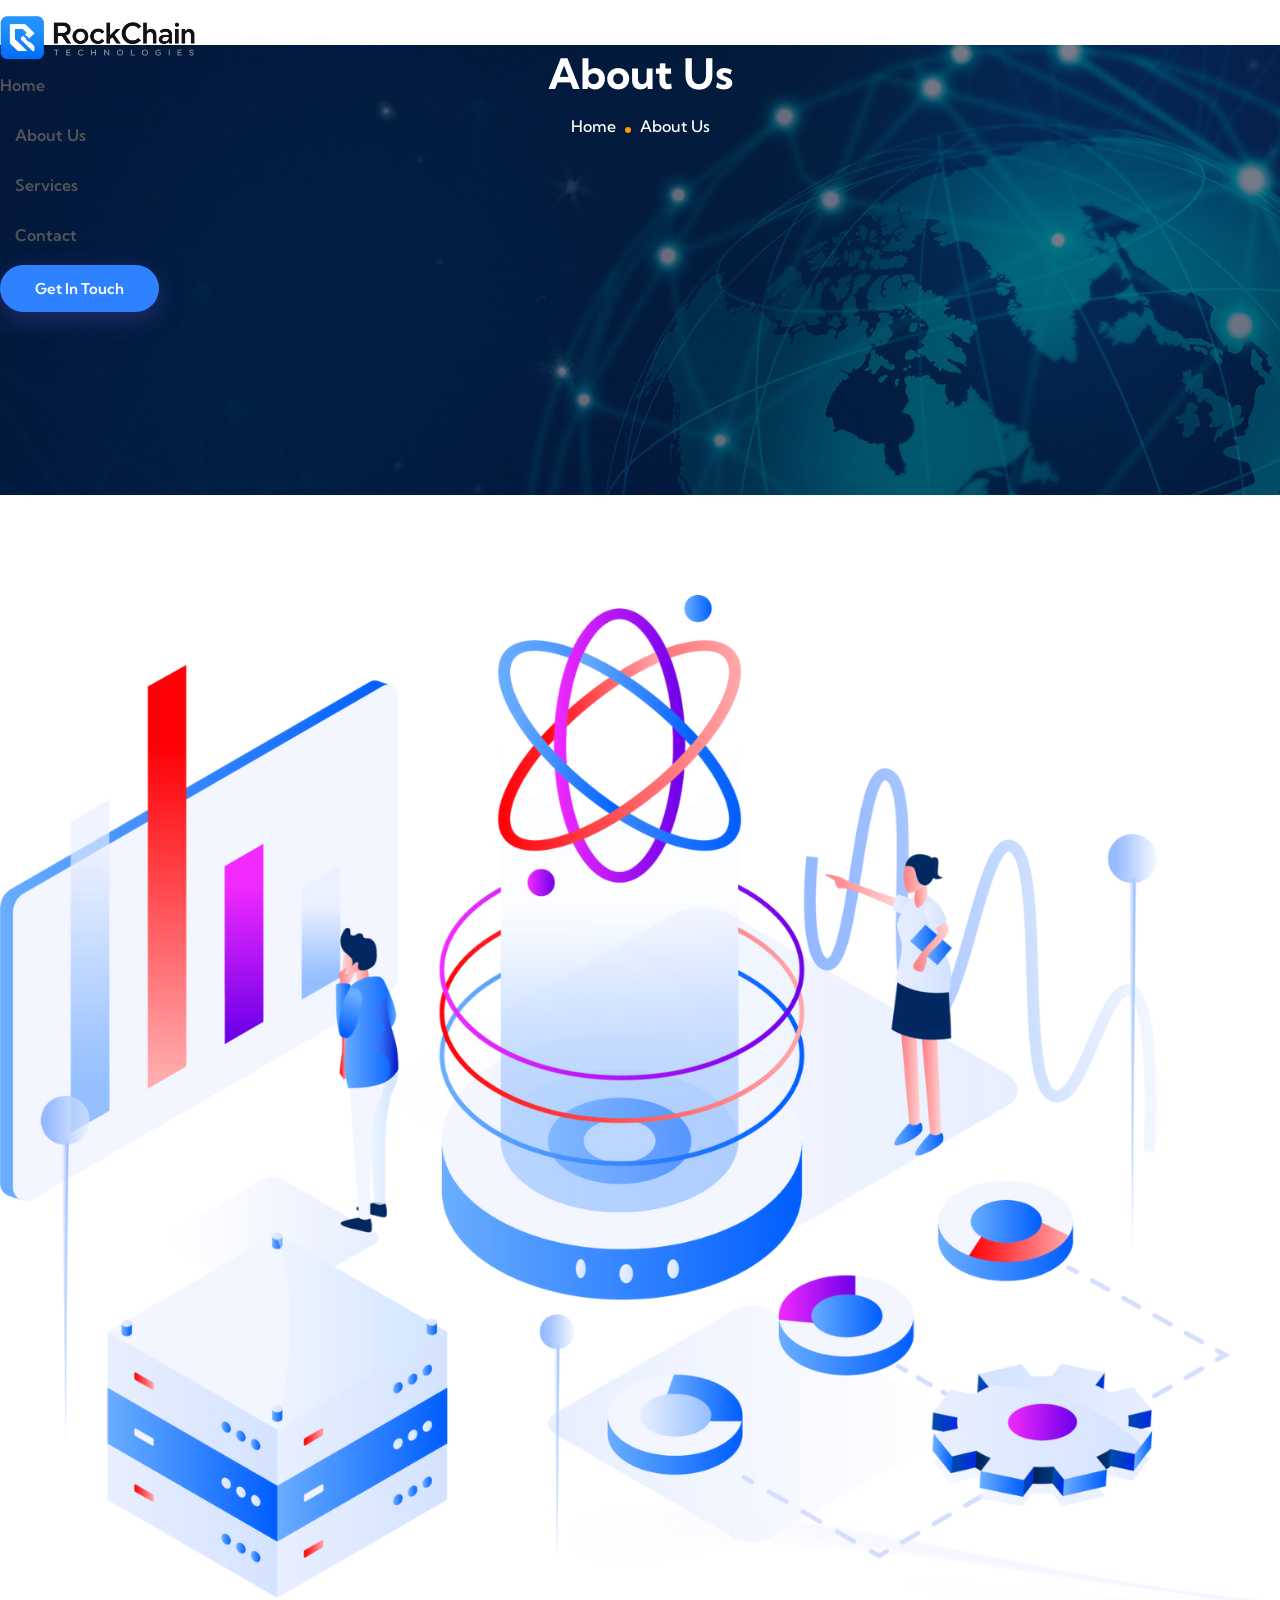
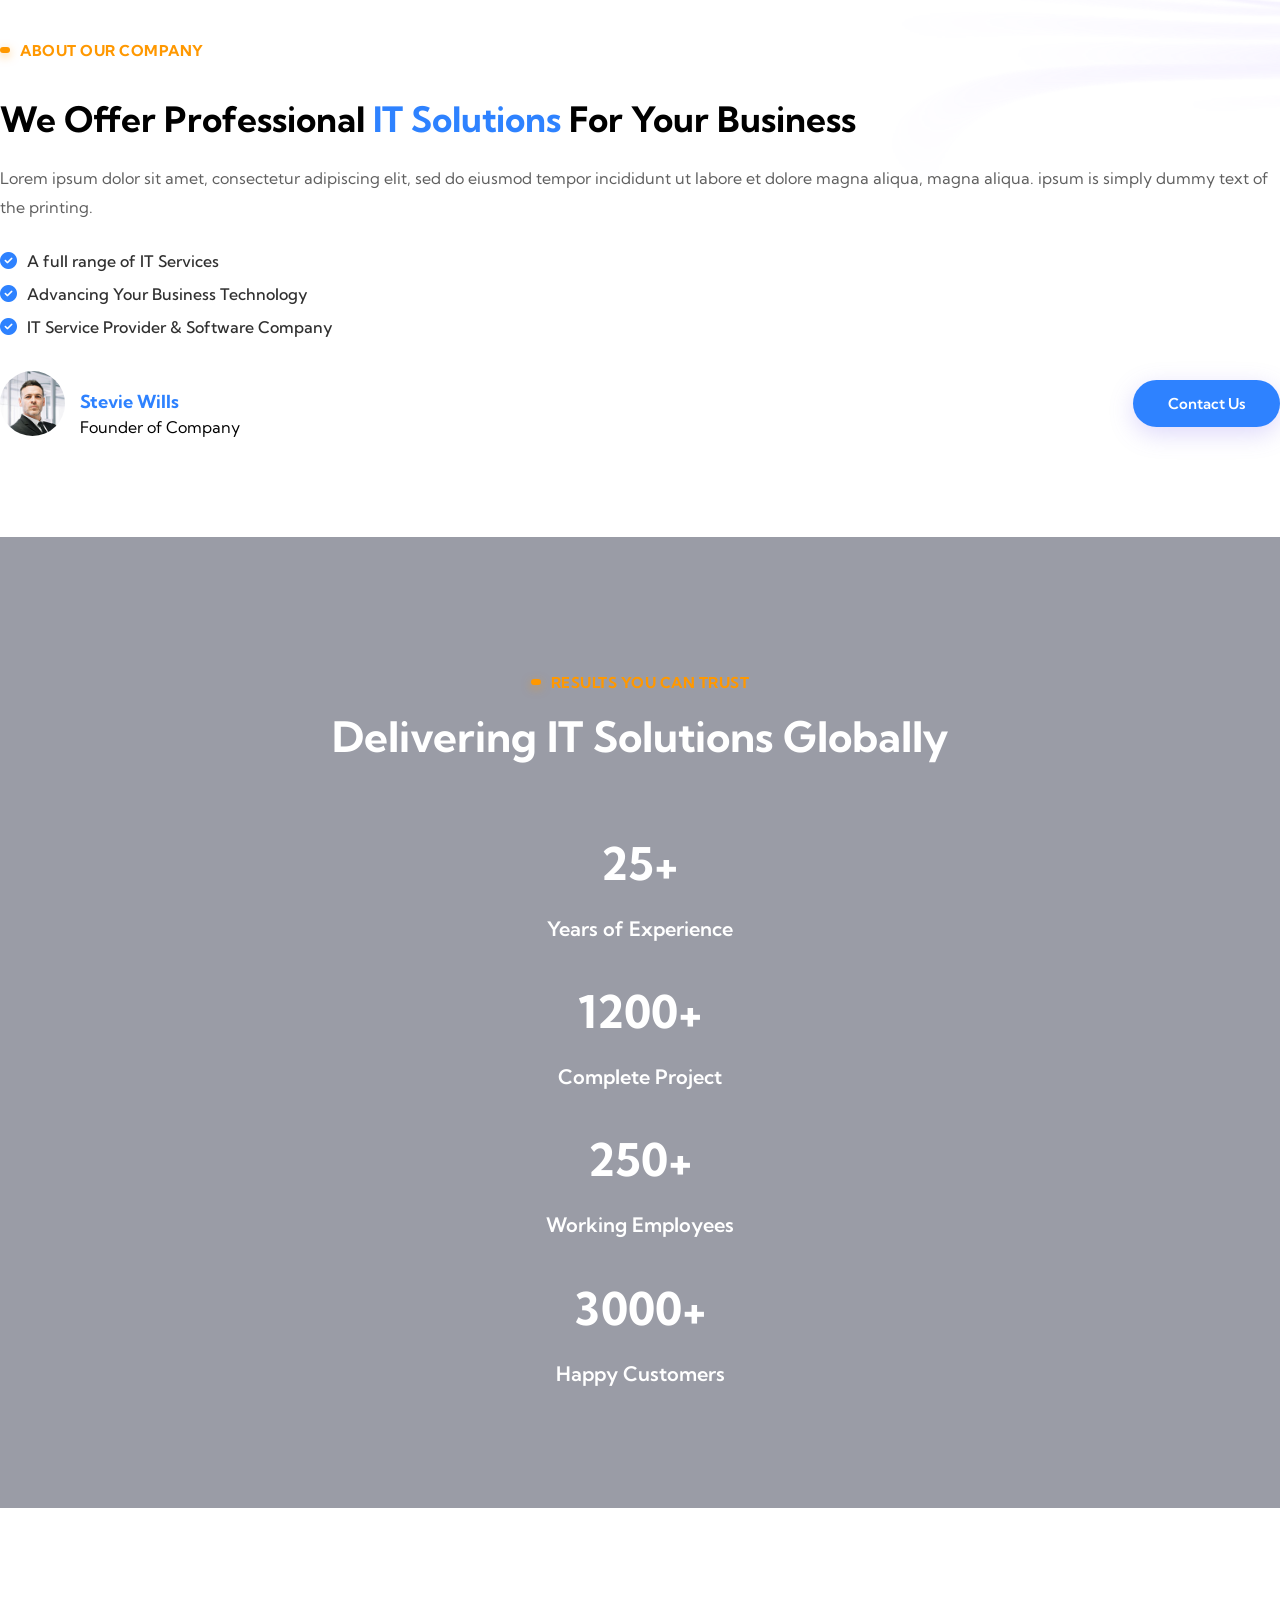
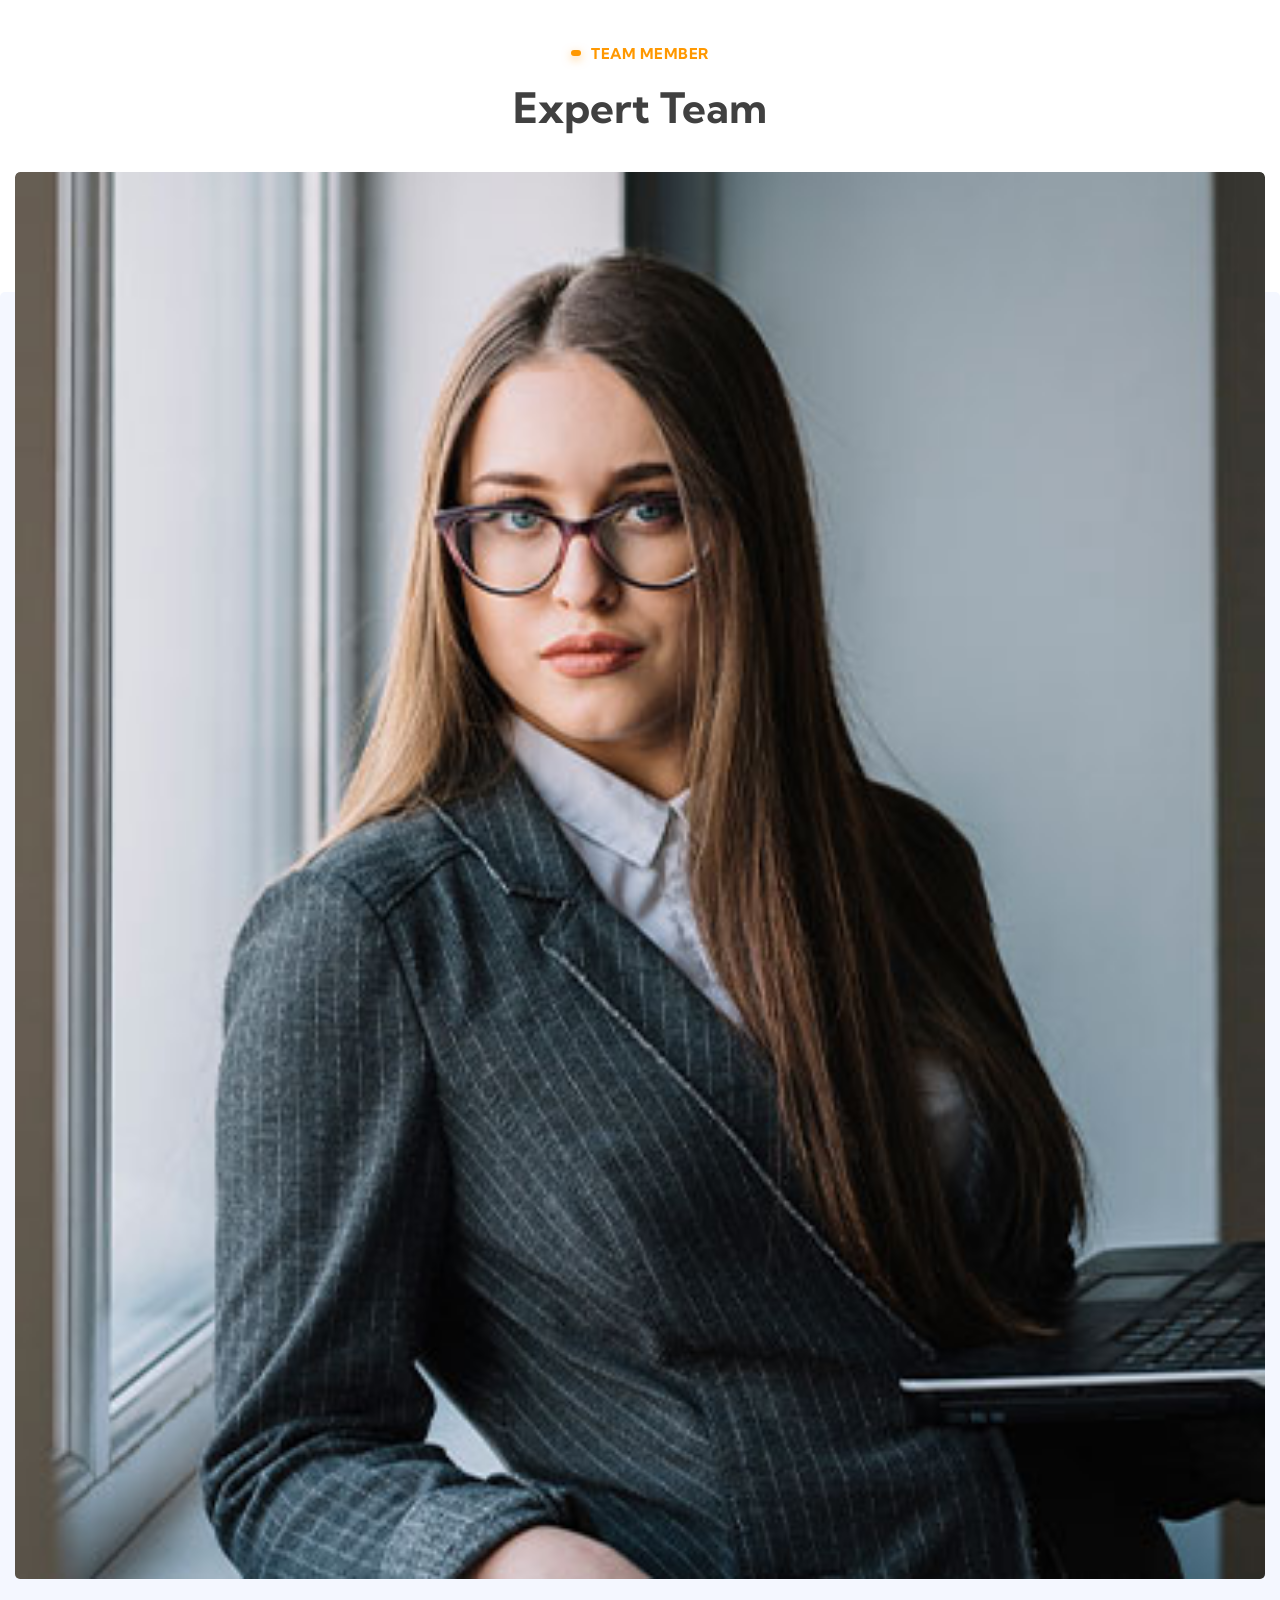
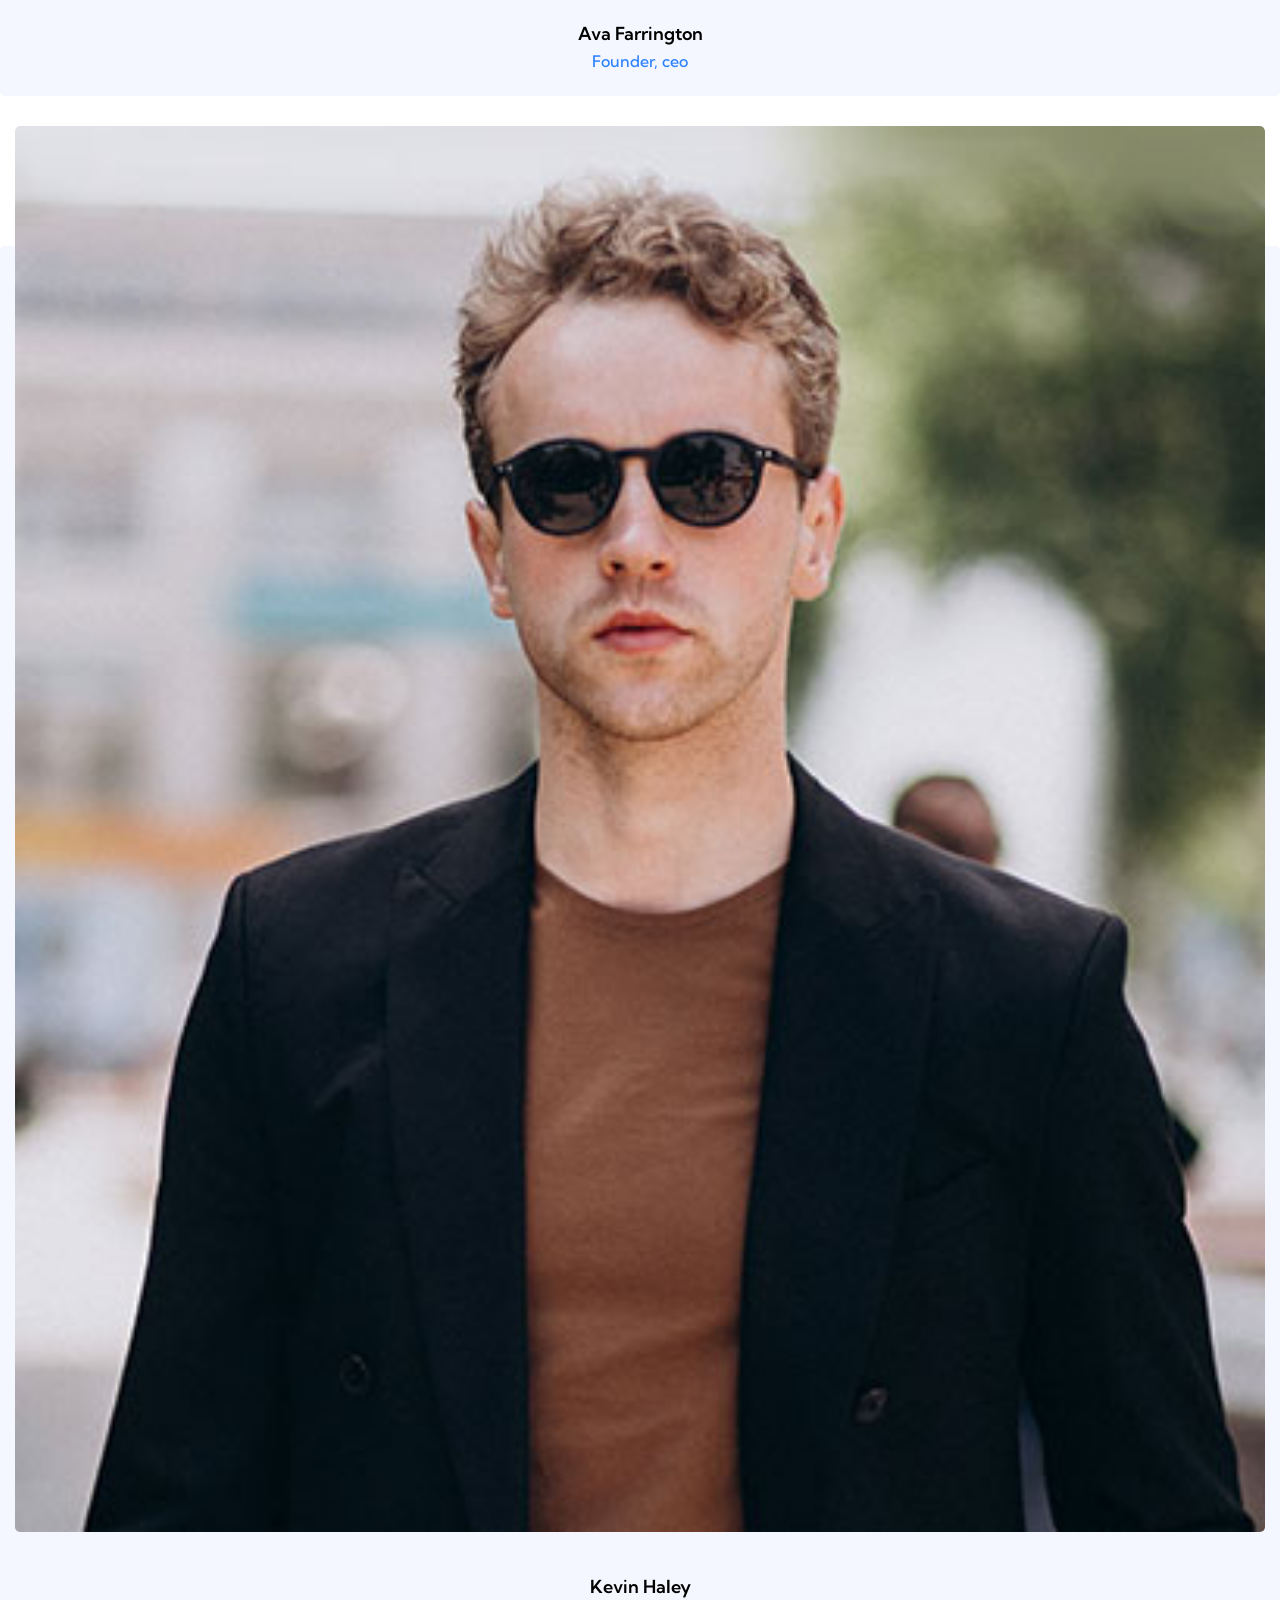
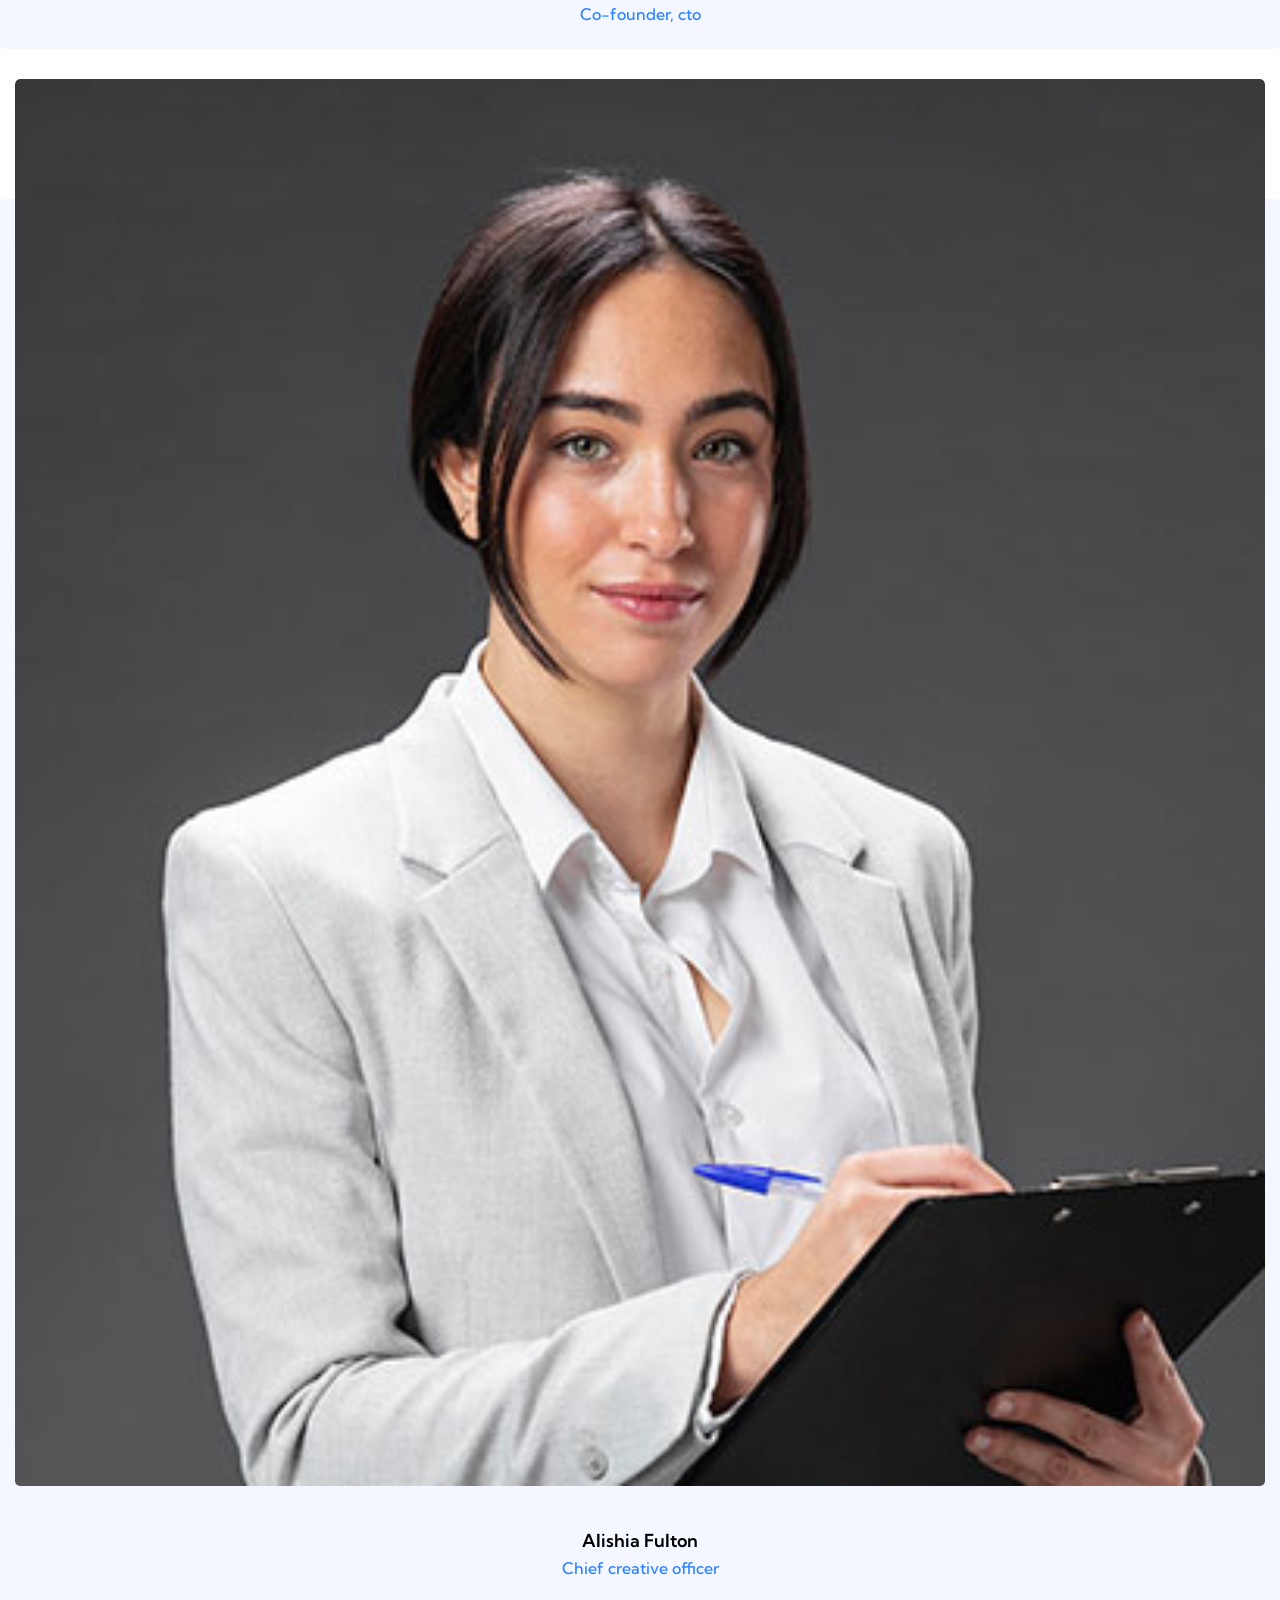
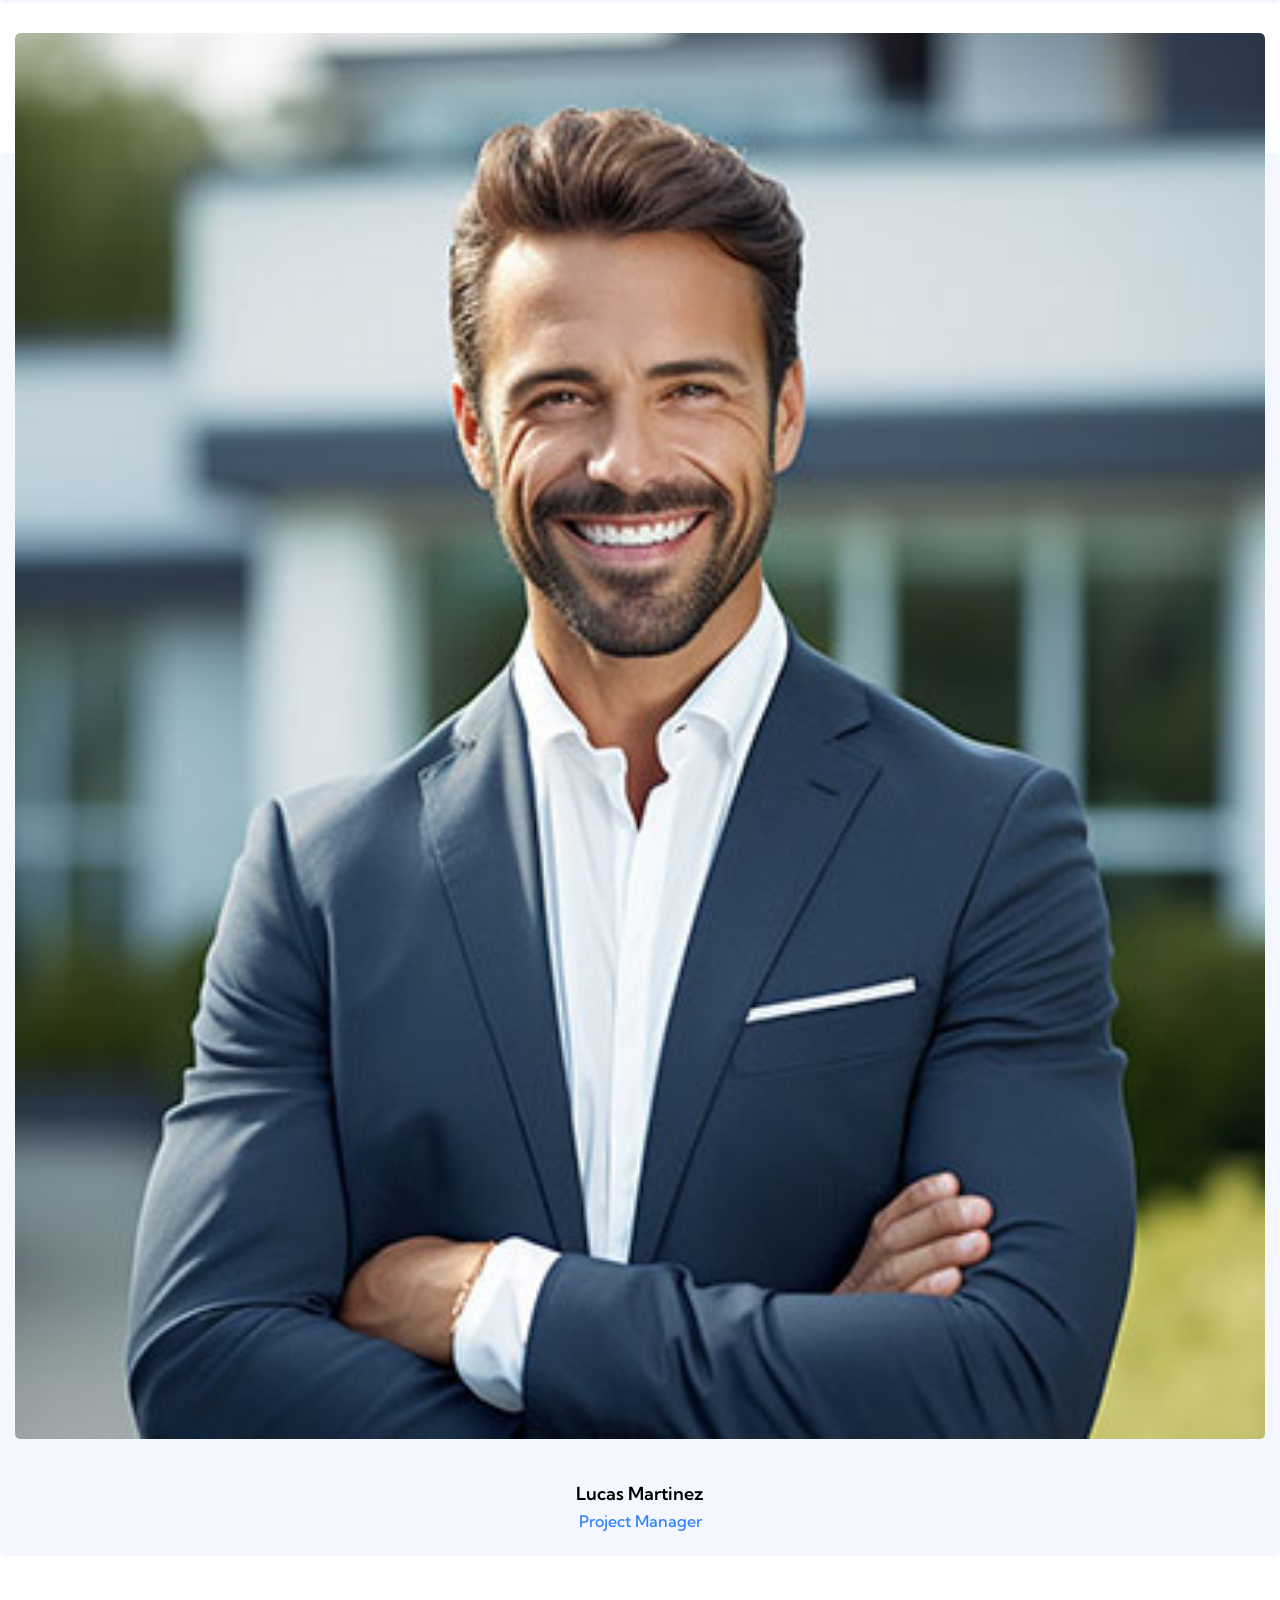
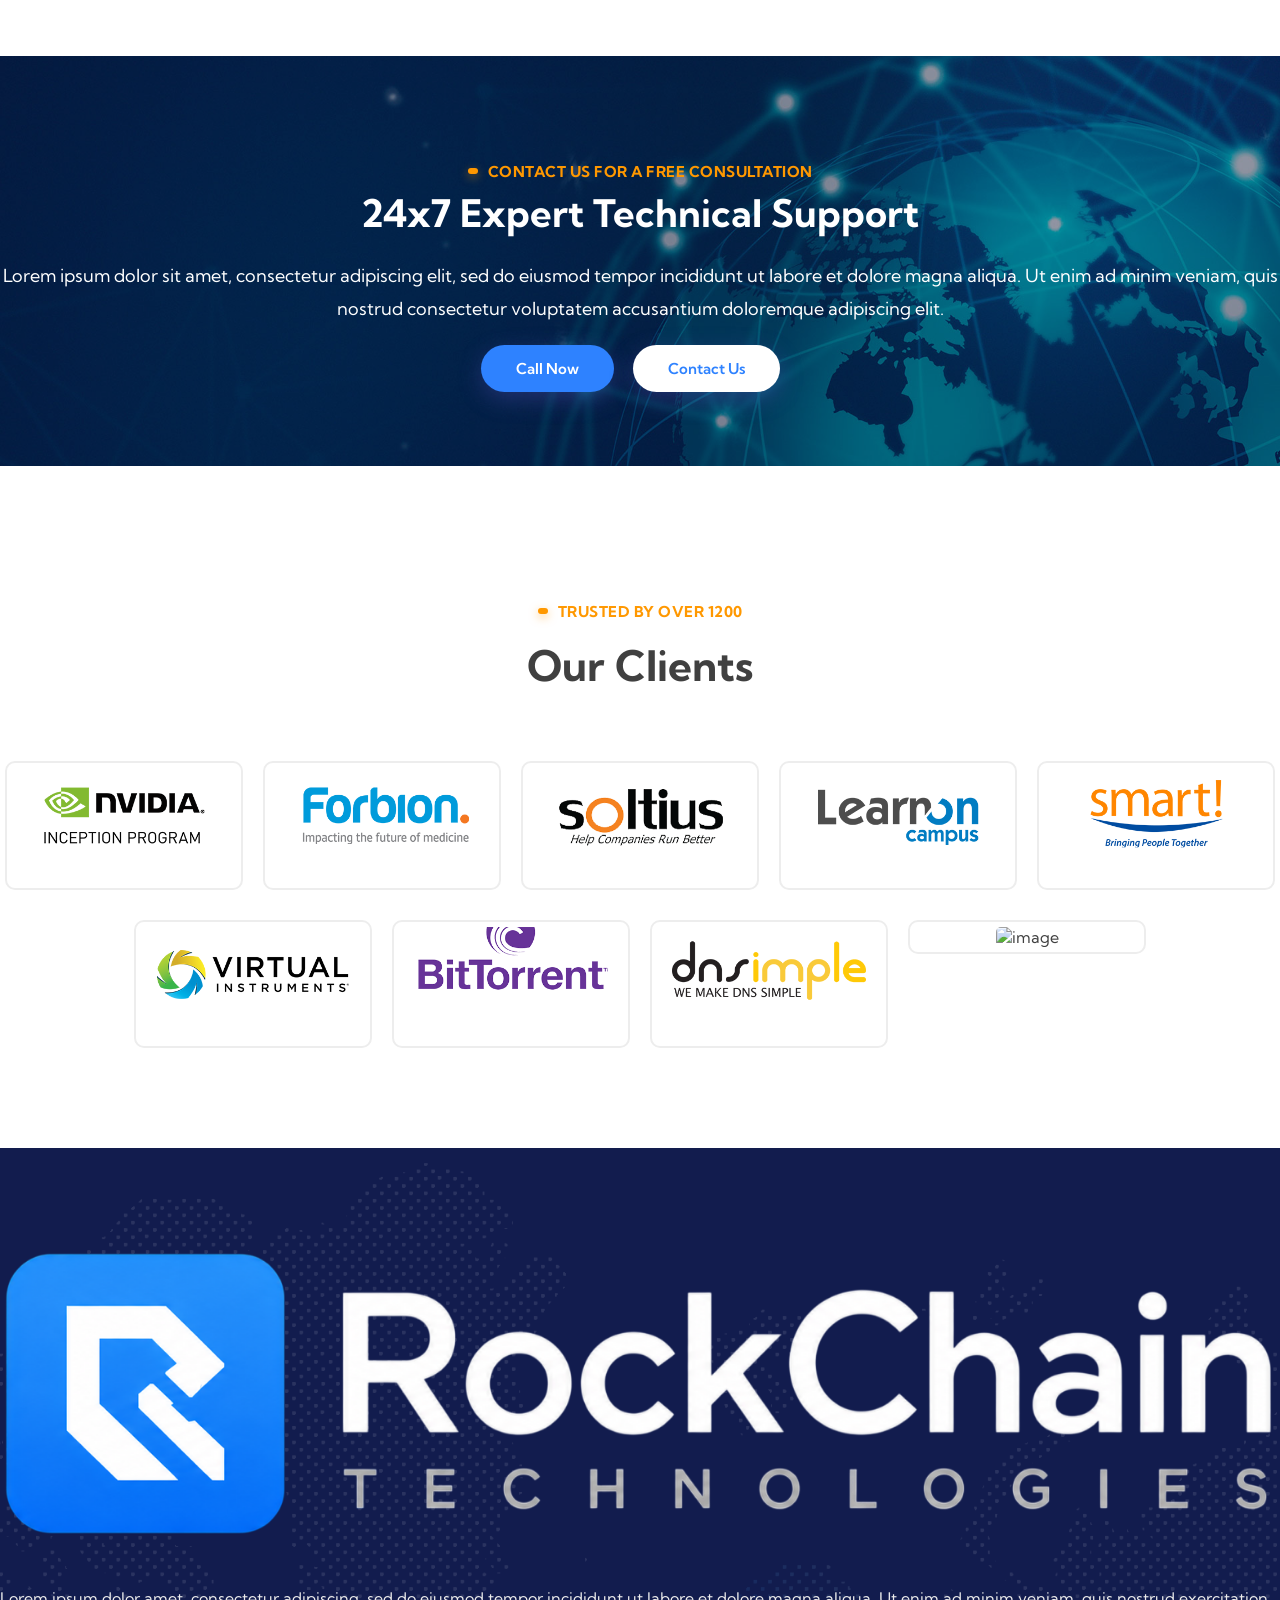
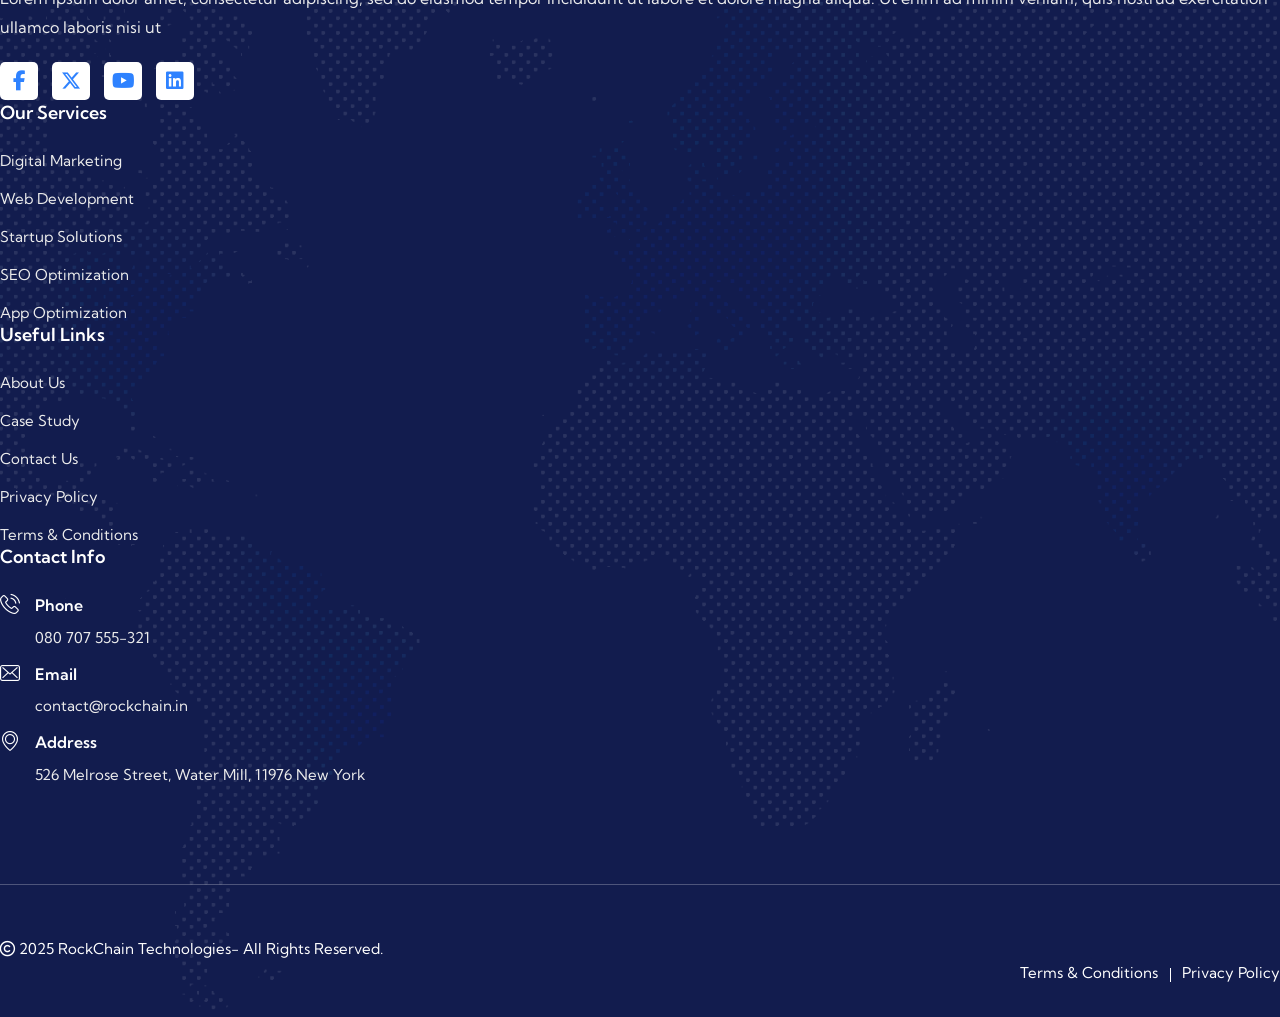
==== commit 055ea3e7: "genral fix" ====
--- a/about.html
+++ b/about.html
@@ -76,20 +76,25 @@
         <div class="row align-items-center">
           <div class="col-lg-6 col-md-12">
             <div class="about-image">
-              <img src="images/about.jpg" alt="About Images" />
-              <div class="sub-content">
+              <!-- <img src="images/about.jpg" alt="About Images" /> -->
+              <img src="images/about.png" alt="About Images" />
+              <!-- <div class="sub-content">
                 <img src="images/about-sub.jpg" alt="About Images" />
                 <div class="content-info">
                   <h3>25+</h3>
                   <span>Years of Experience</span>
                 </div>
-              </div>
+              </div> -->
             </div>
           </div>
           <div class="col-lg-6 col-md-12">
             <div class="about-content">
               <h6 class="sub-title">About Our Company</h6>
-              <h2>We Offer IT Services & Deliver Technology Solutions</h2>
+              <!-- <h2>We Offer IT Services & Deliver Technology Solutions</h2> -->
+              <h2>
+                We Offer Professional
+                <span class="color-text">IT Solutions</span> For Your Business
+              </h2>
               <p>
                 Lorem ipsum dolor sit amet, consectetur adipiscing elit, sed do
                 eiusmod tempor incididunt ut labore et dolore magna aliqua,
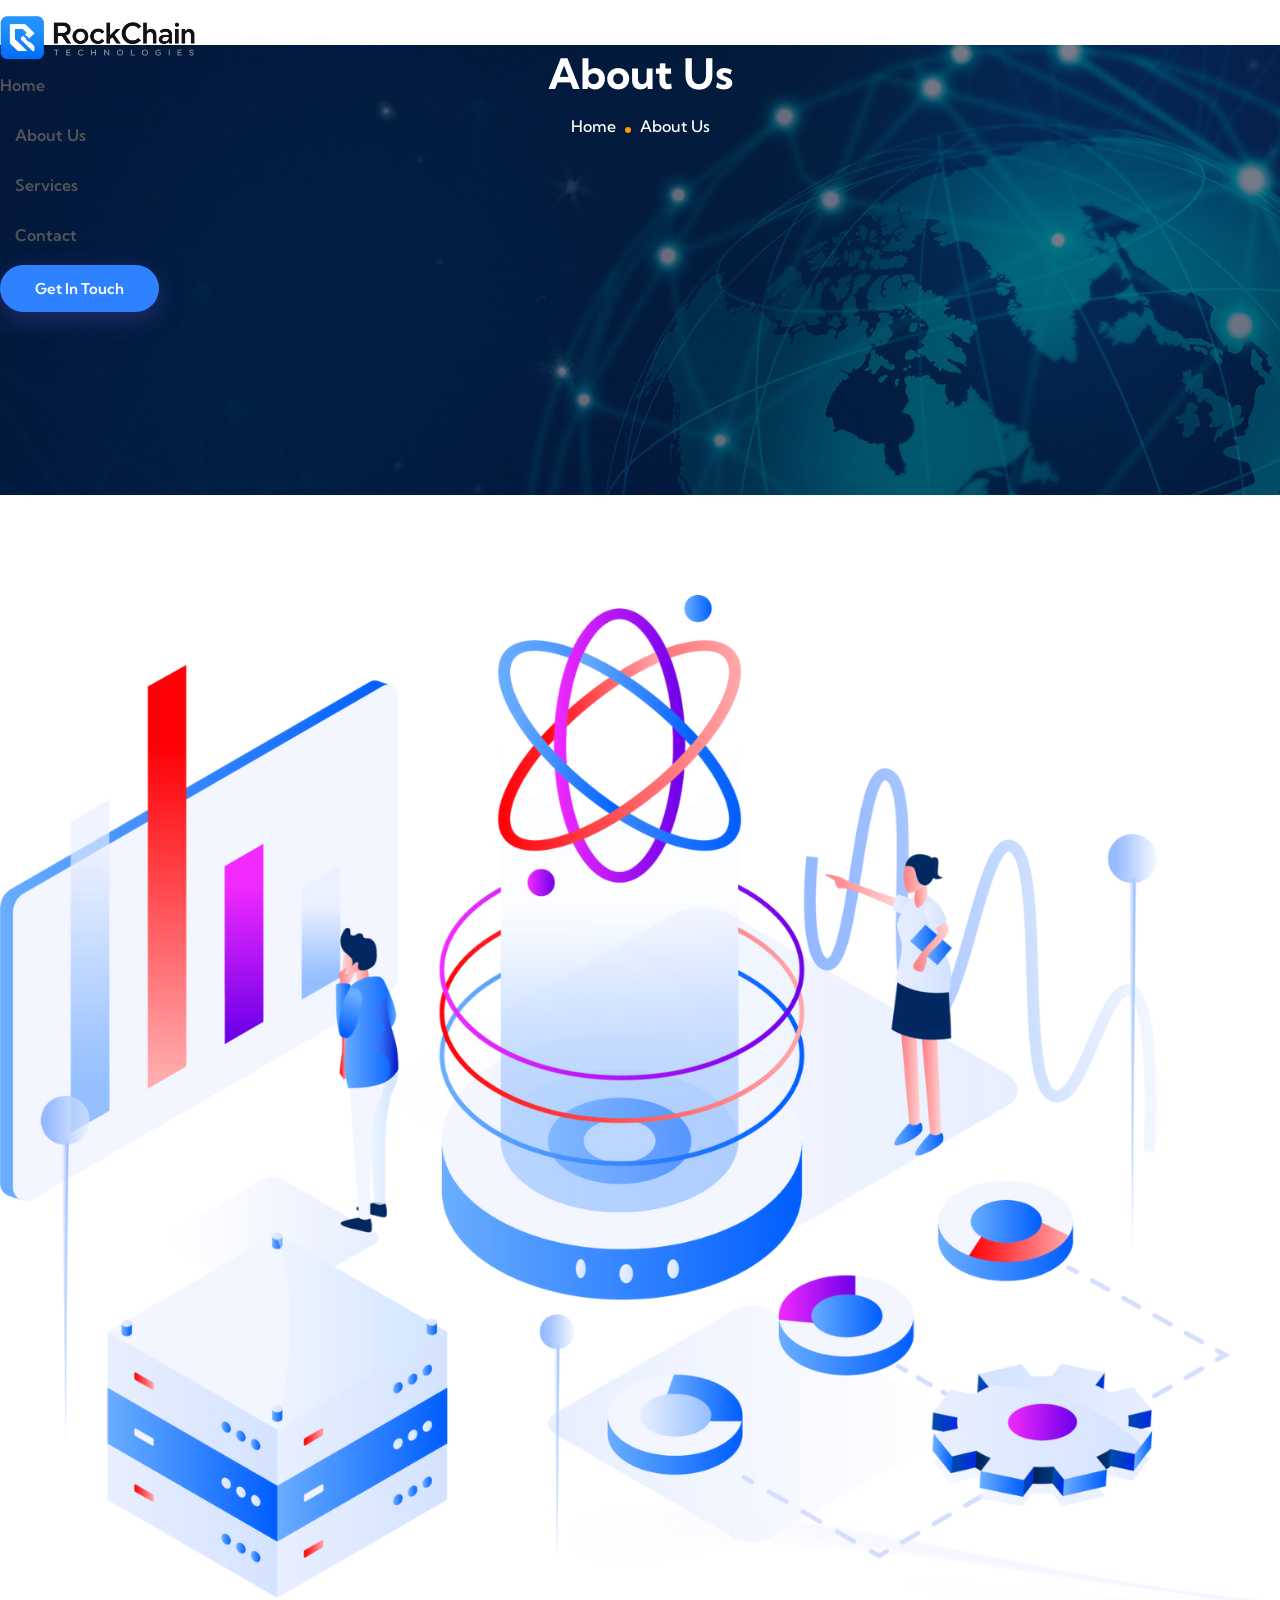
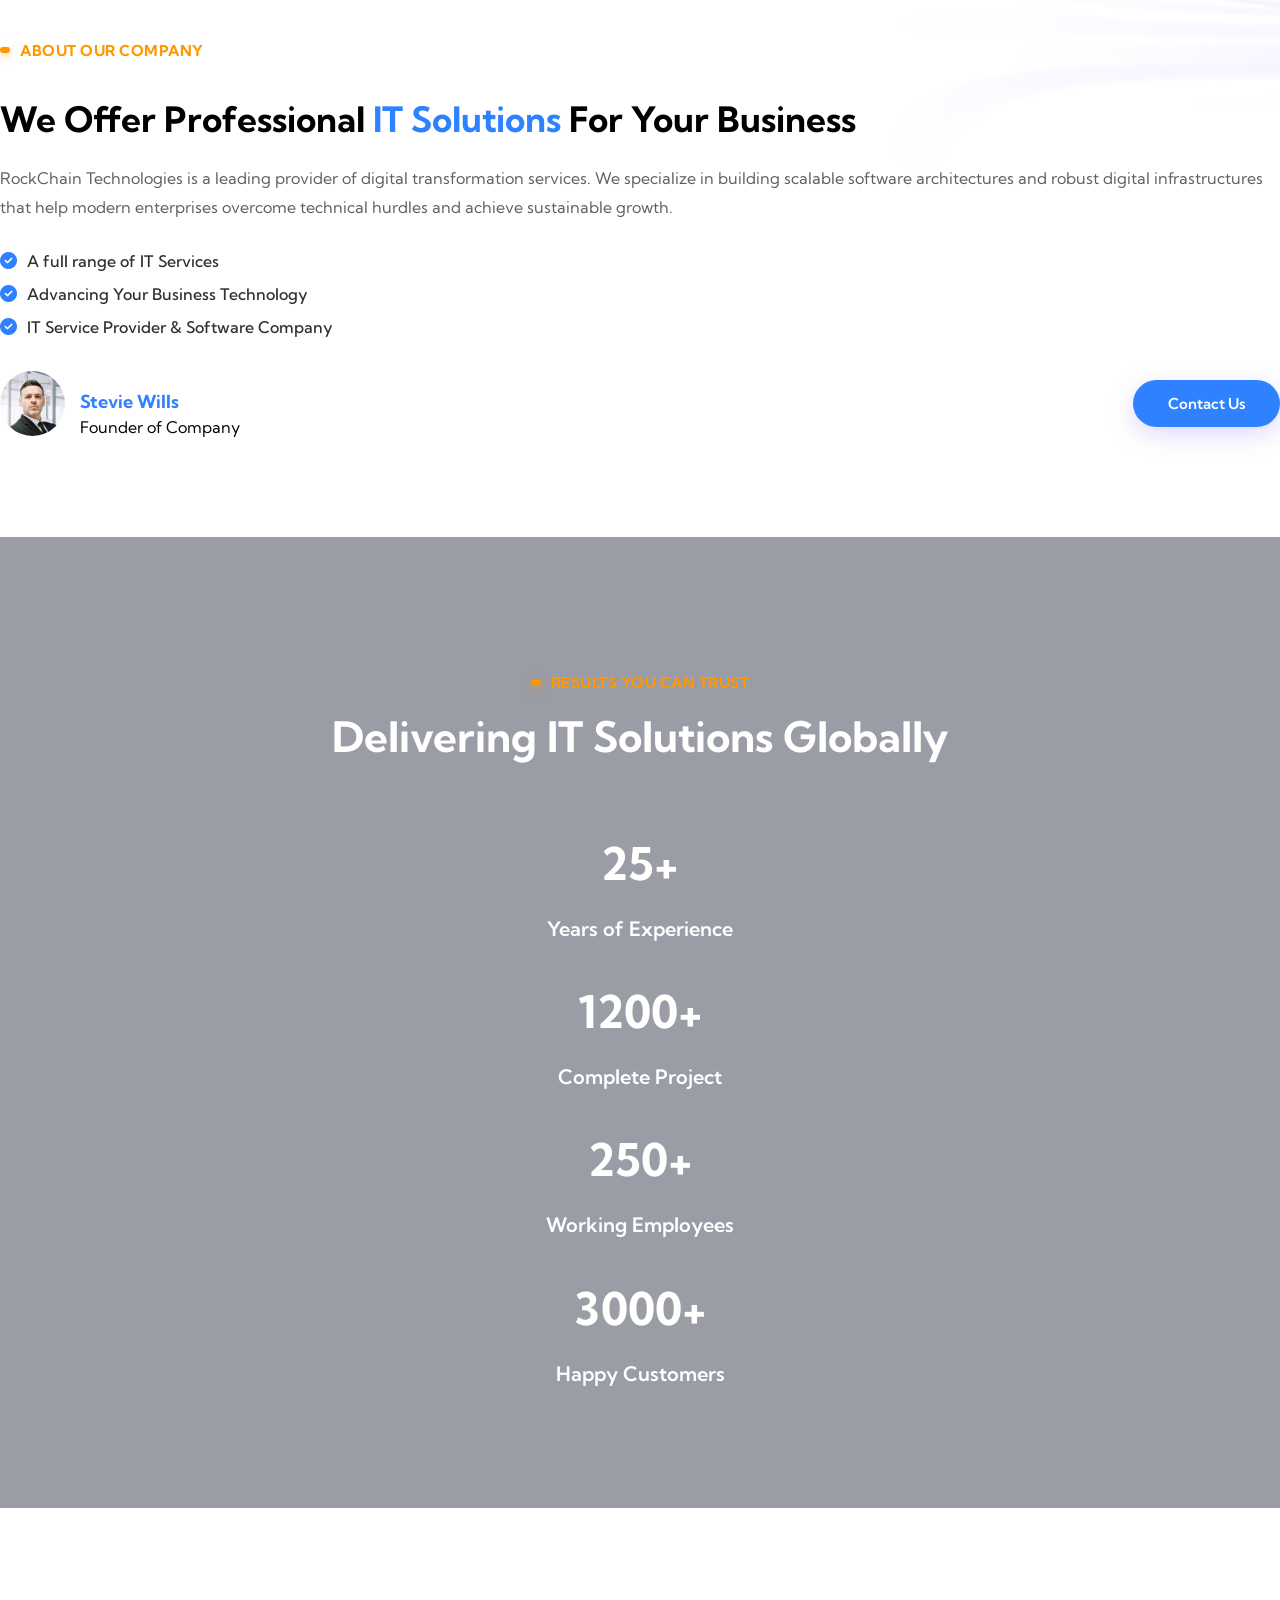
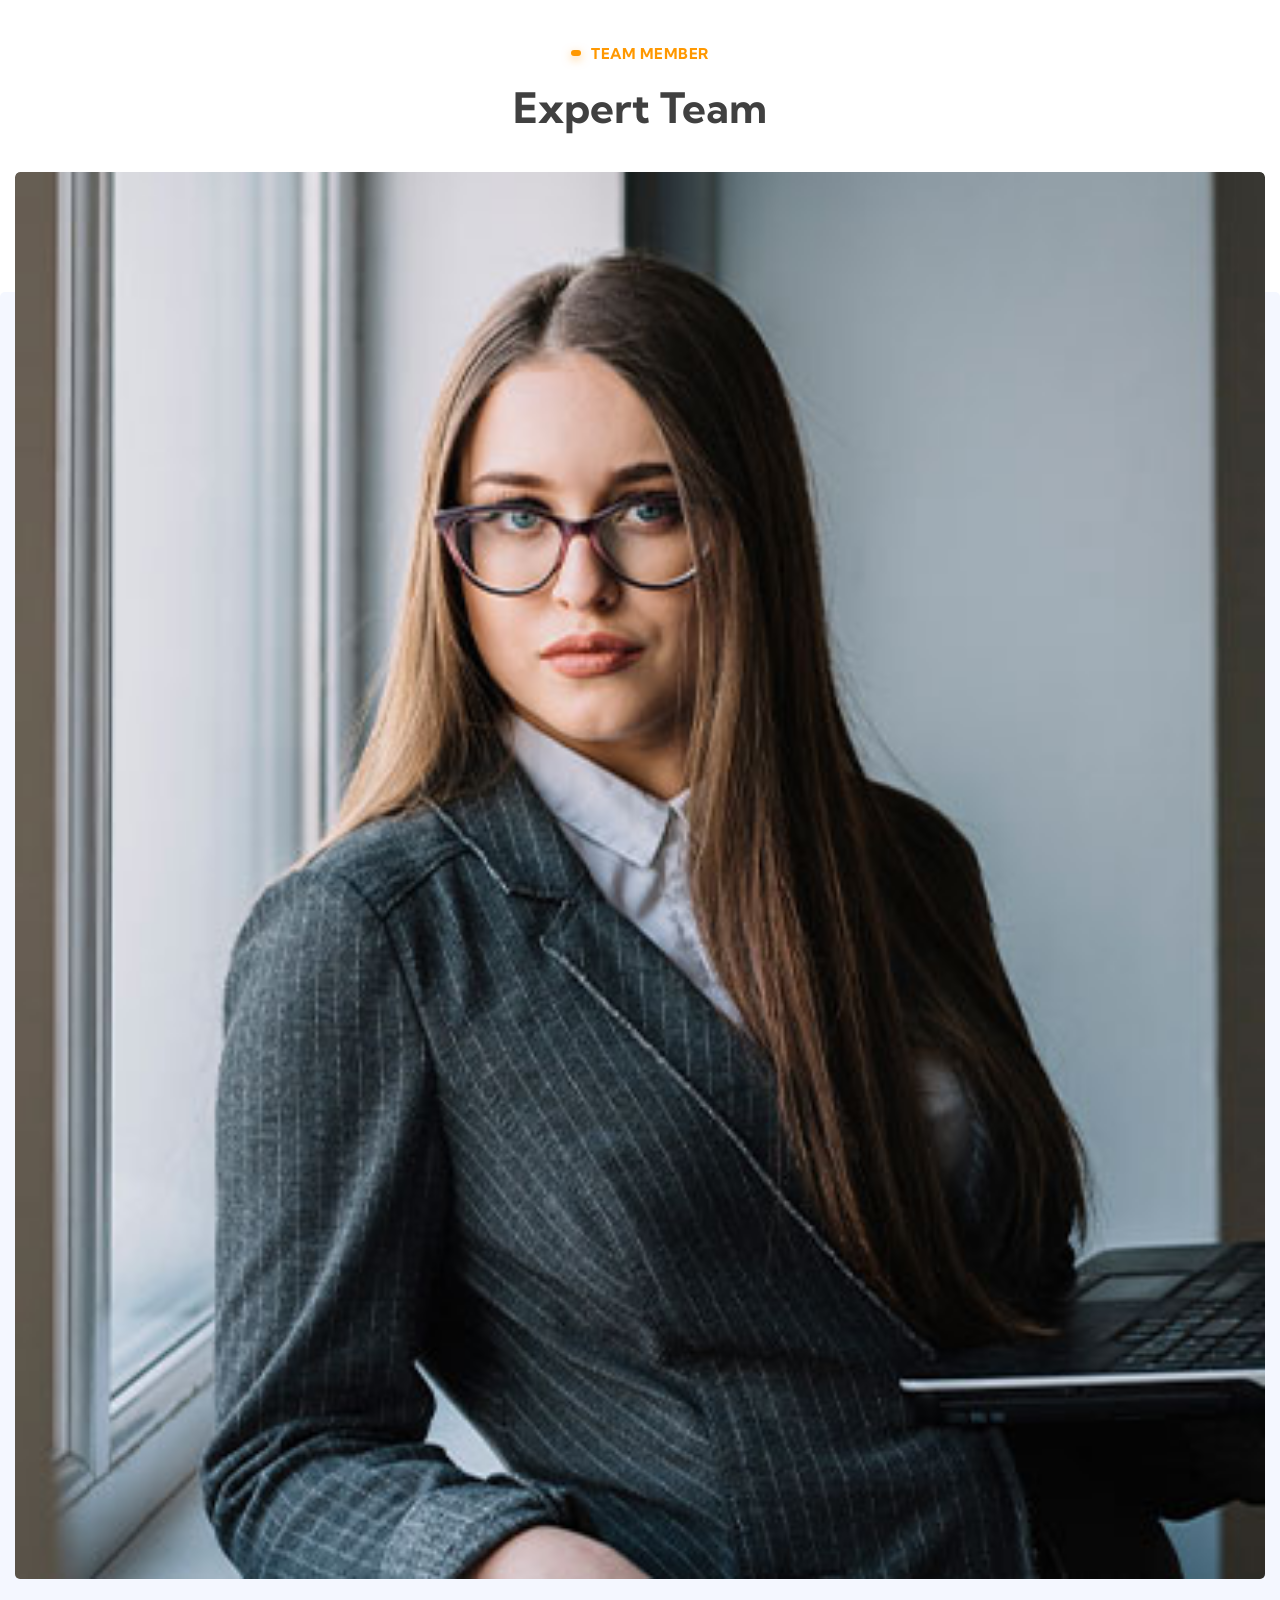
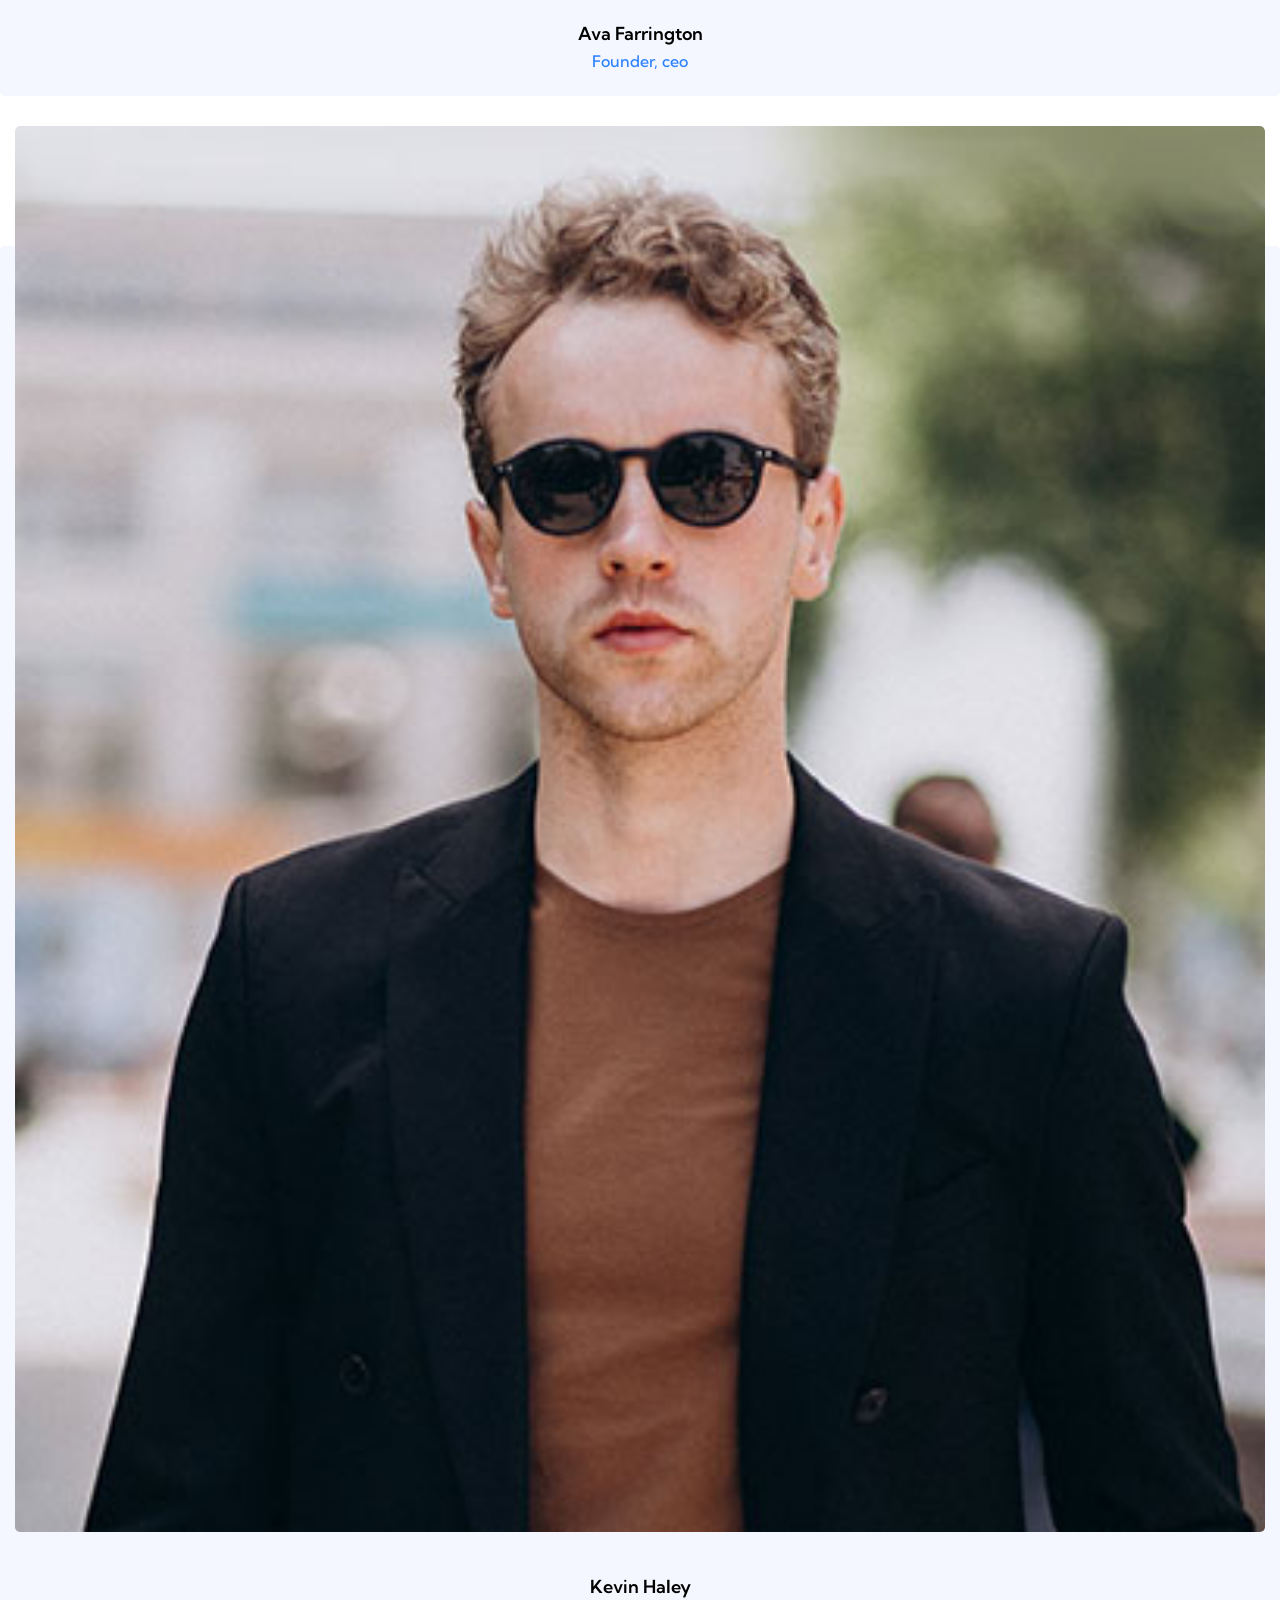
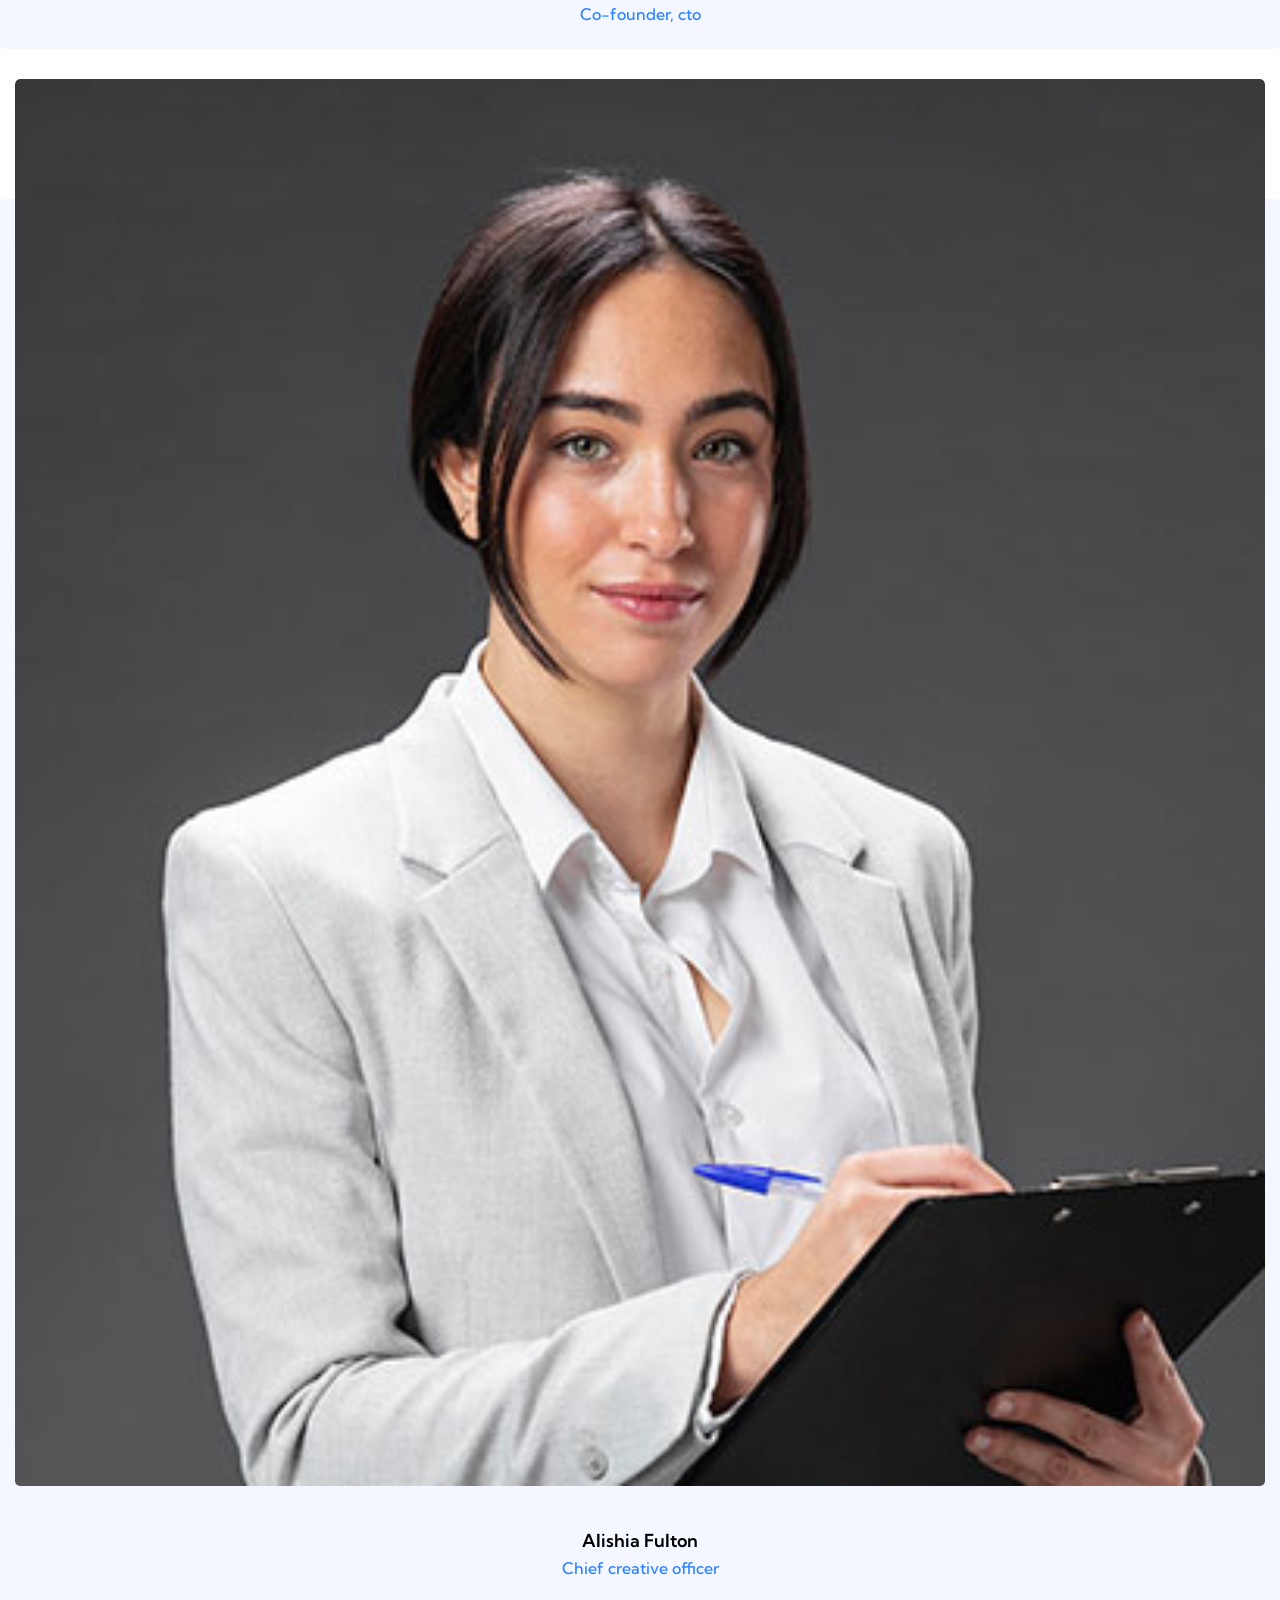
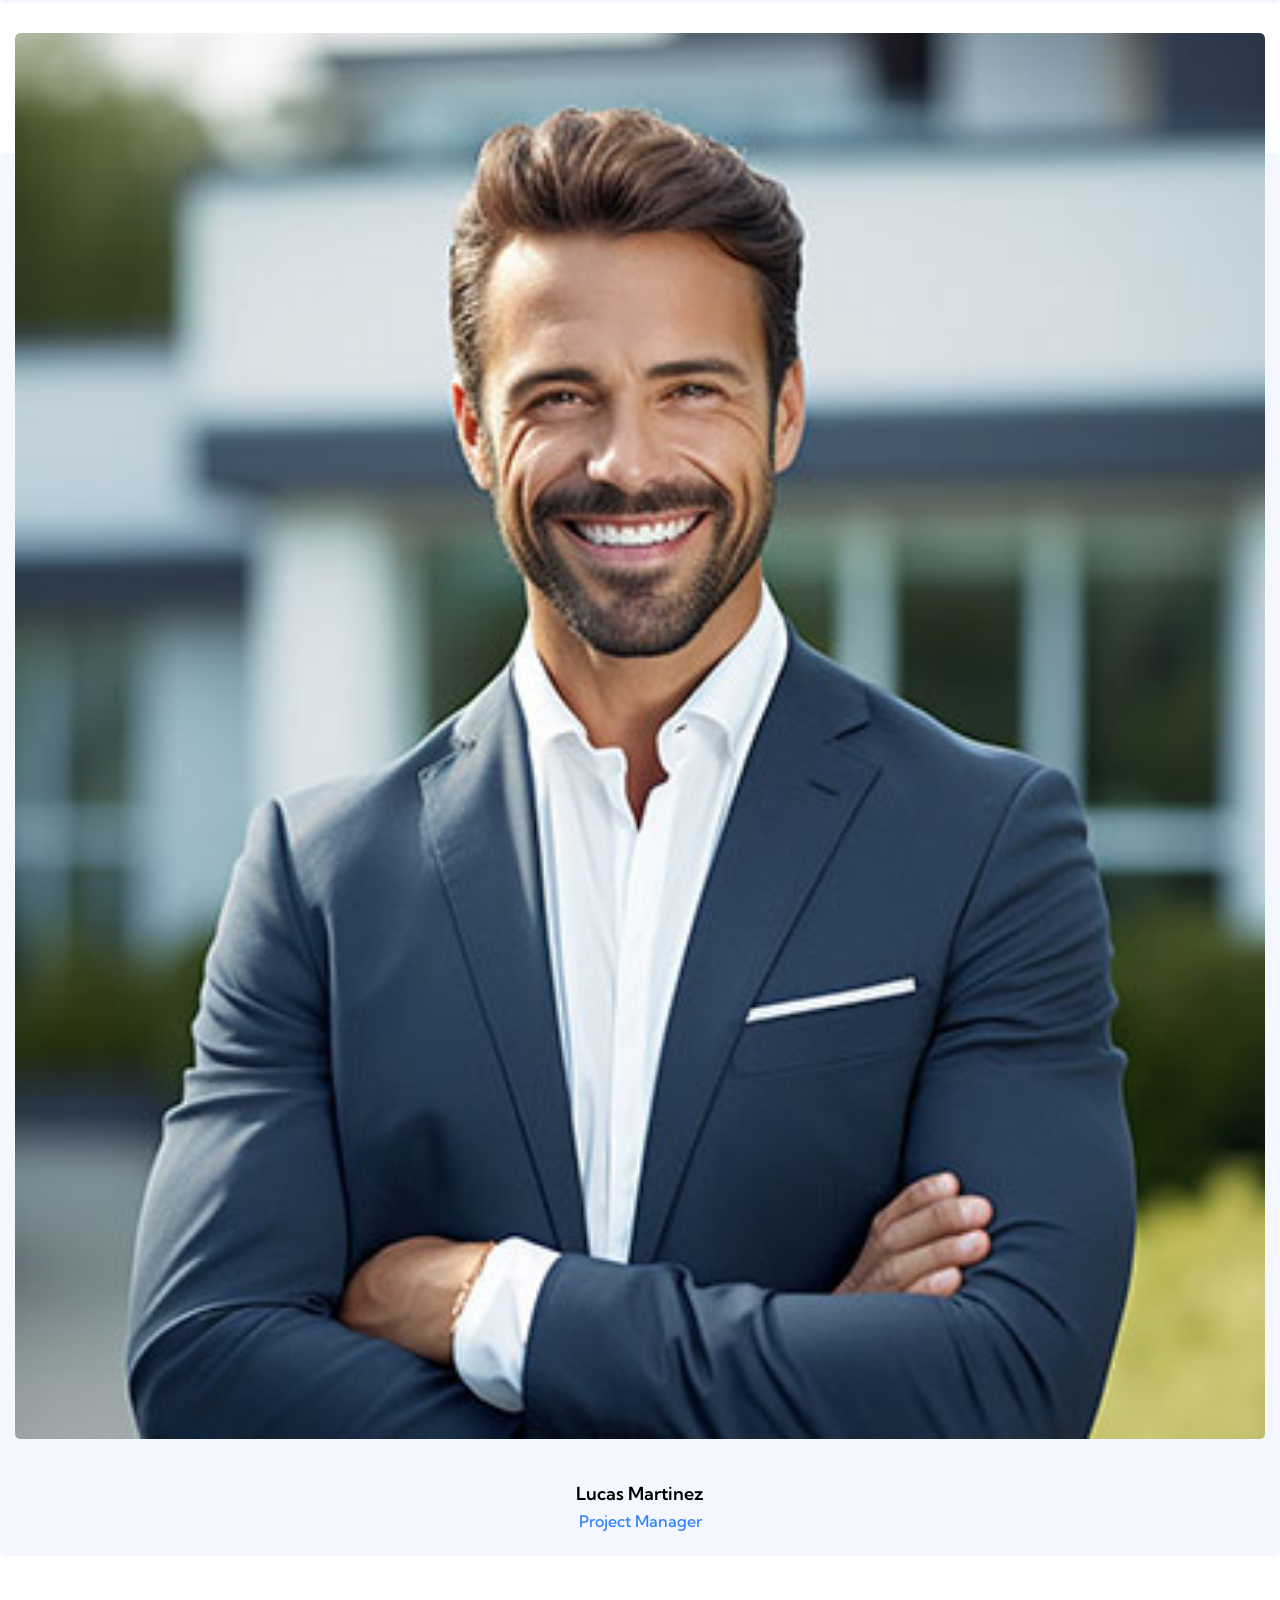
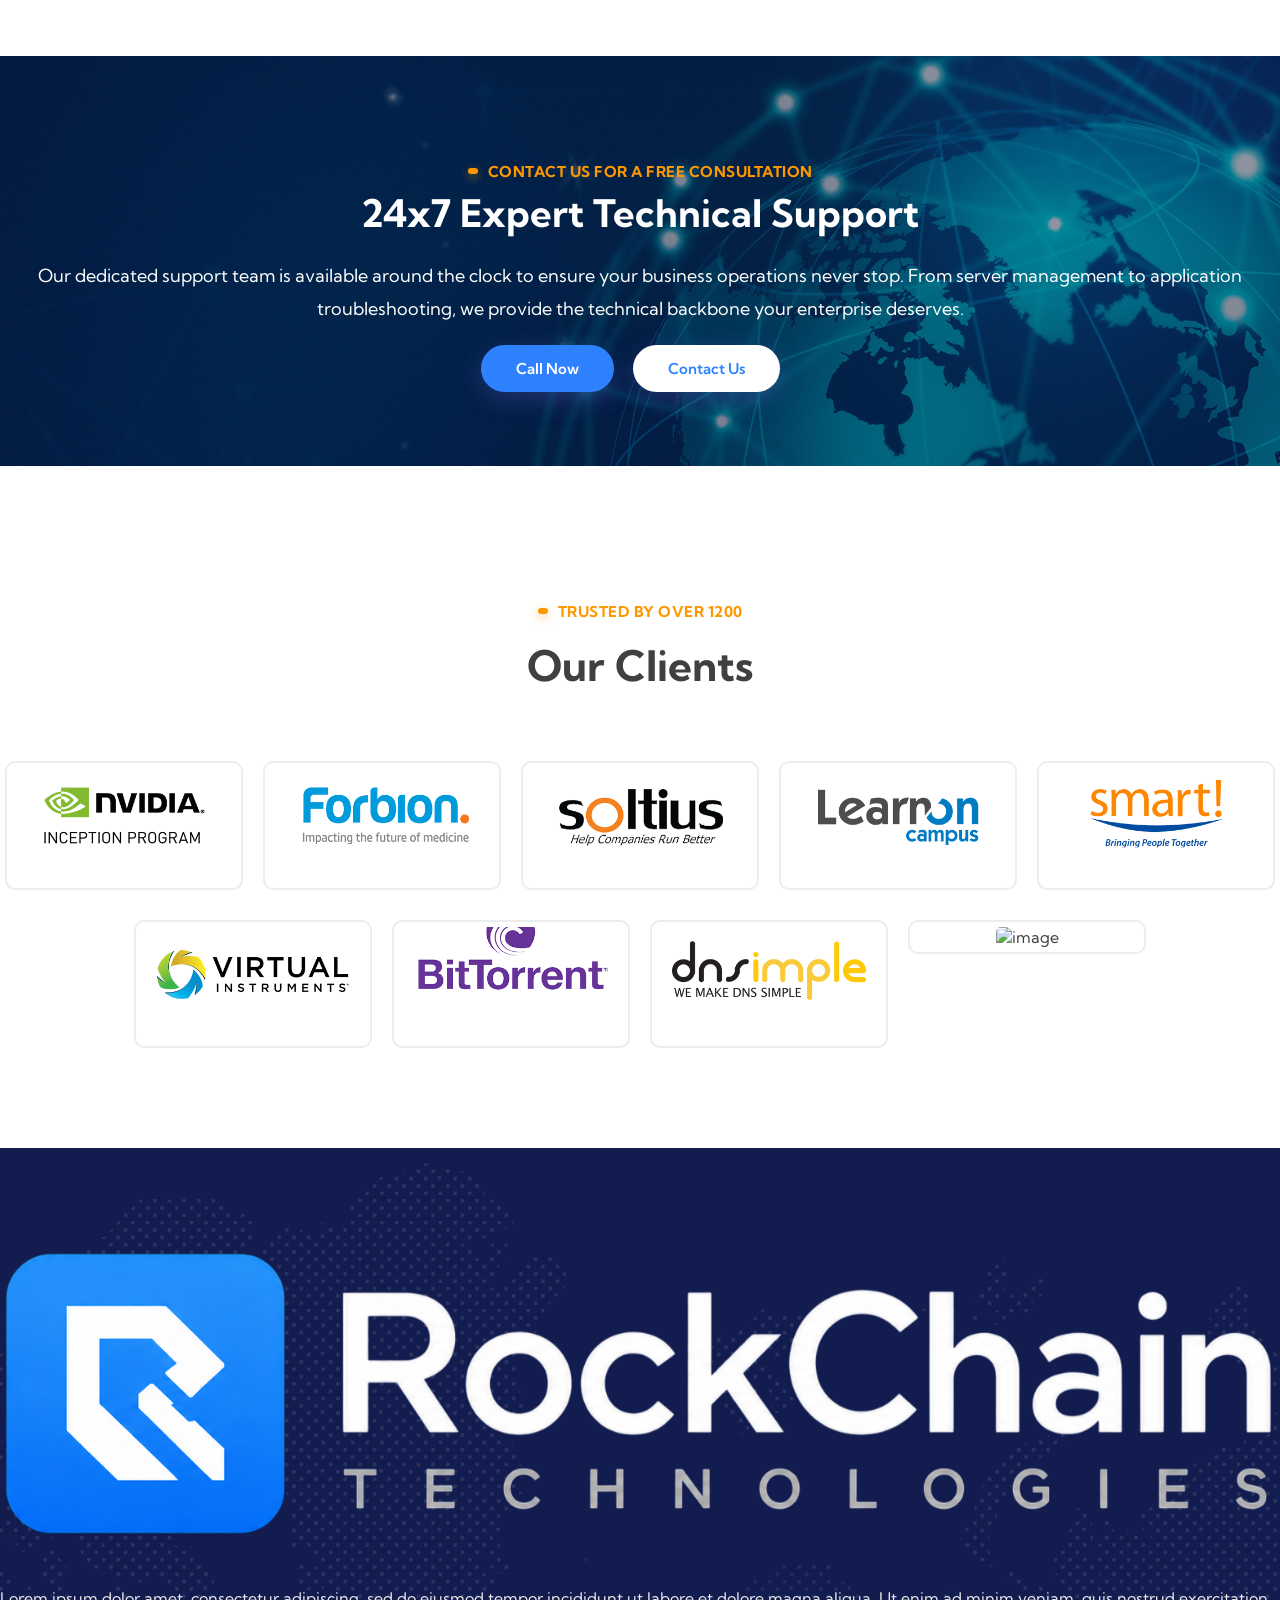
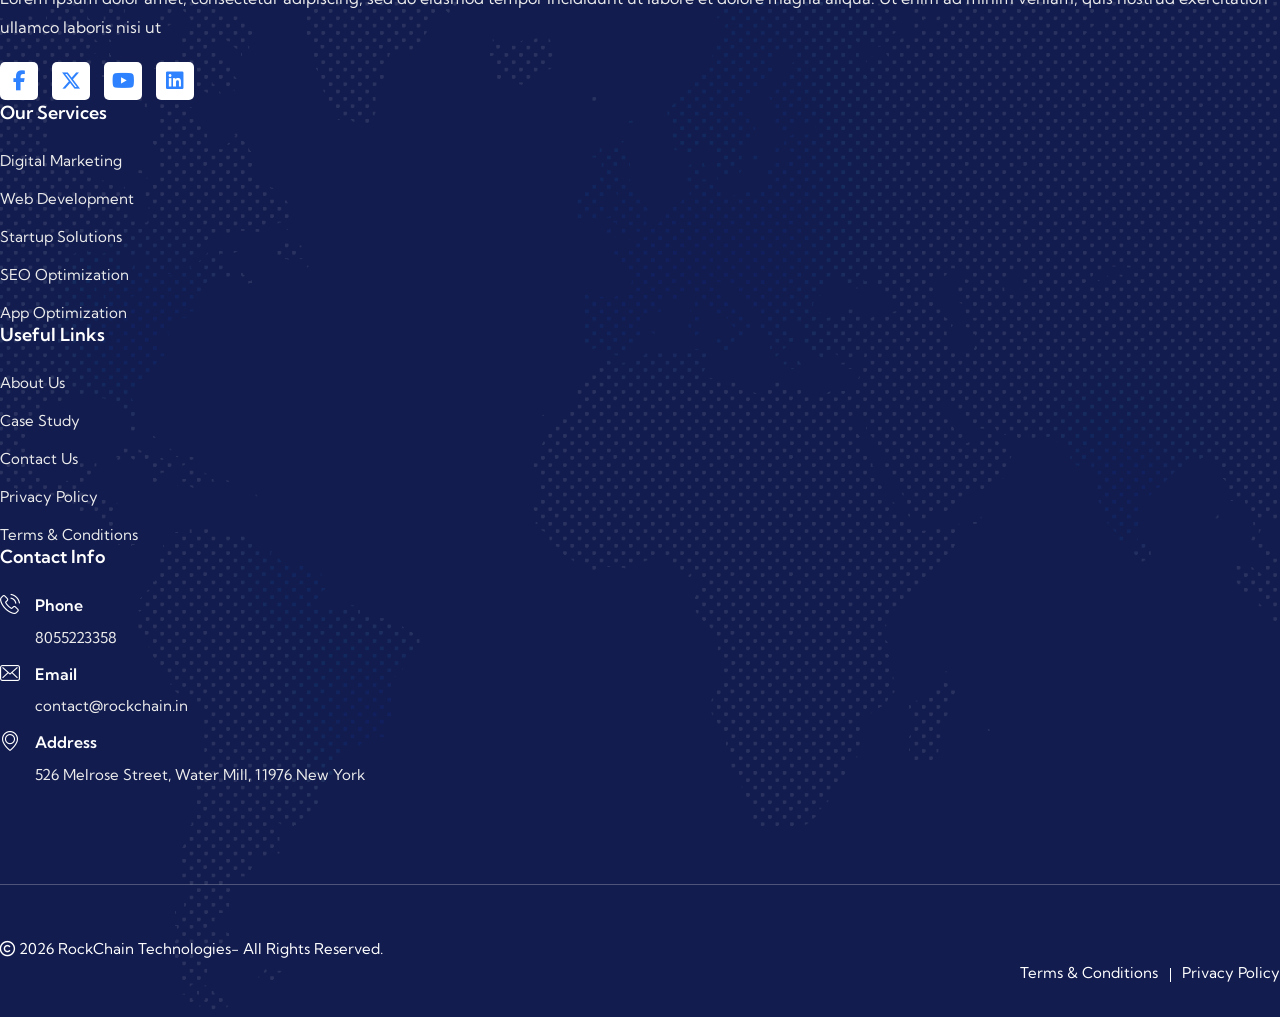
==== commit 3498b619: "changed teh content" ====
--- a/about.html
+++ b/about.html
@@ -8,10 +8,7 @@
       content="width=device-width, initial-scale=1, shrink-to-fit=no"
     />
     <!-- Title -->
-    <title>
-      RockChain Technologies- IT Solutions & Business Services HTML5 Responsive
-      Website Template
-    </title>
+    <title>RockChain Technologies- IT Solutions & Business Services</title>
     <!-- Google Fonts -->
     <link
       href="https://fonts.googleapis.com/css2?family=Kumbh+Sans:wght@400;500;600;700;800;900&display=swap"
@@ -96,9 +93,11 @@
                 <span class="color-text">IT Solutions</span> For Your Business
               </h2>
               <p>
-                Lorem ipsum dolor sit amet, consectetur adipiscing elit, sed do
-                eiusmod tempor incididunt ut labore et dolore magna aliqua,
-                magna aliqua. ipsum is simply dummy text of the printing.
+                RockChain Technologies is a leading provider of digital
+                transformation services. We specialize in building scalable
+                software architectures and robust digital infrastructures that
+                help modern enterprises overcome technical hurdles and achieve
+                sustainable growth.
               </p>
               <ul class="list-style">
                 <li>
@@ -301,10 +300,10 @@
               <h6 class="sub-title">Contact Us For A Free Consultation</h6>
               <h2>24x7 Expert Technical Support</h2>
               <p>
-                Lorem ipsum dolor sit amet, consectetur adipiscing elit, sed do
-                eiusmod tempor incididunt ut labore et dolore magna aliqua. Ut
-                enim ad minim veniam, quis nostrud consectetur voluptatem
-                accusantium doloremque adipiscing elit.
+                Our dedicated support team is available around the clock to
+                ensure your business operations never stop. From server
+                management to application troubleshooting, we provide the
+                technical backbone your enterprise deserves.
               </p>
               <div class="hire-btn">
                 <a class="default-btn" href="tel:0802235678"
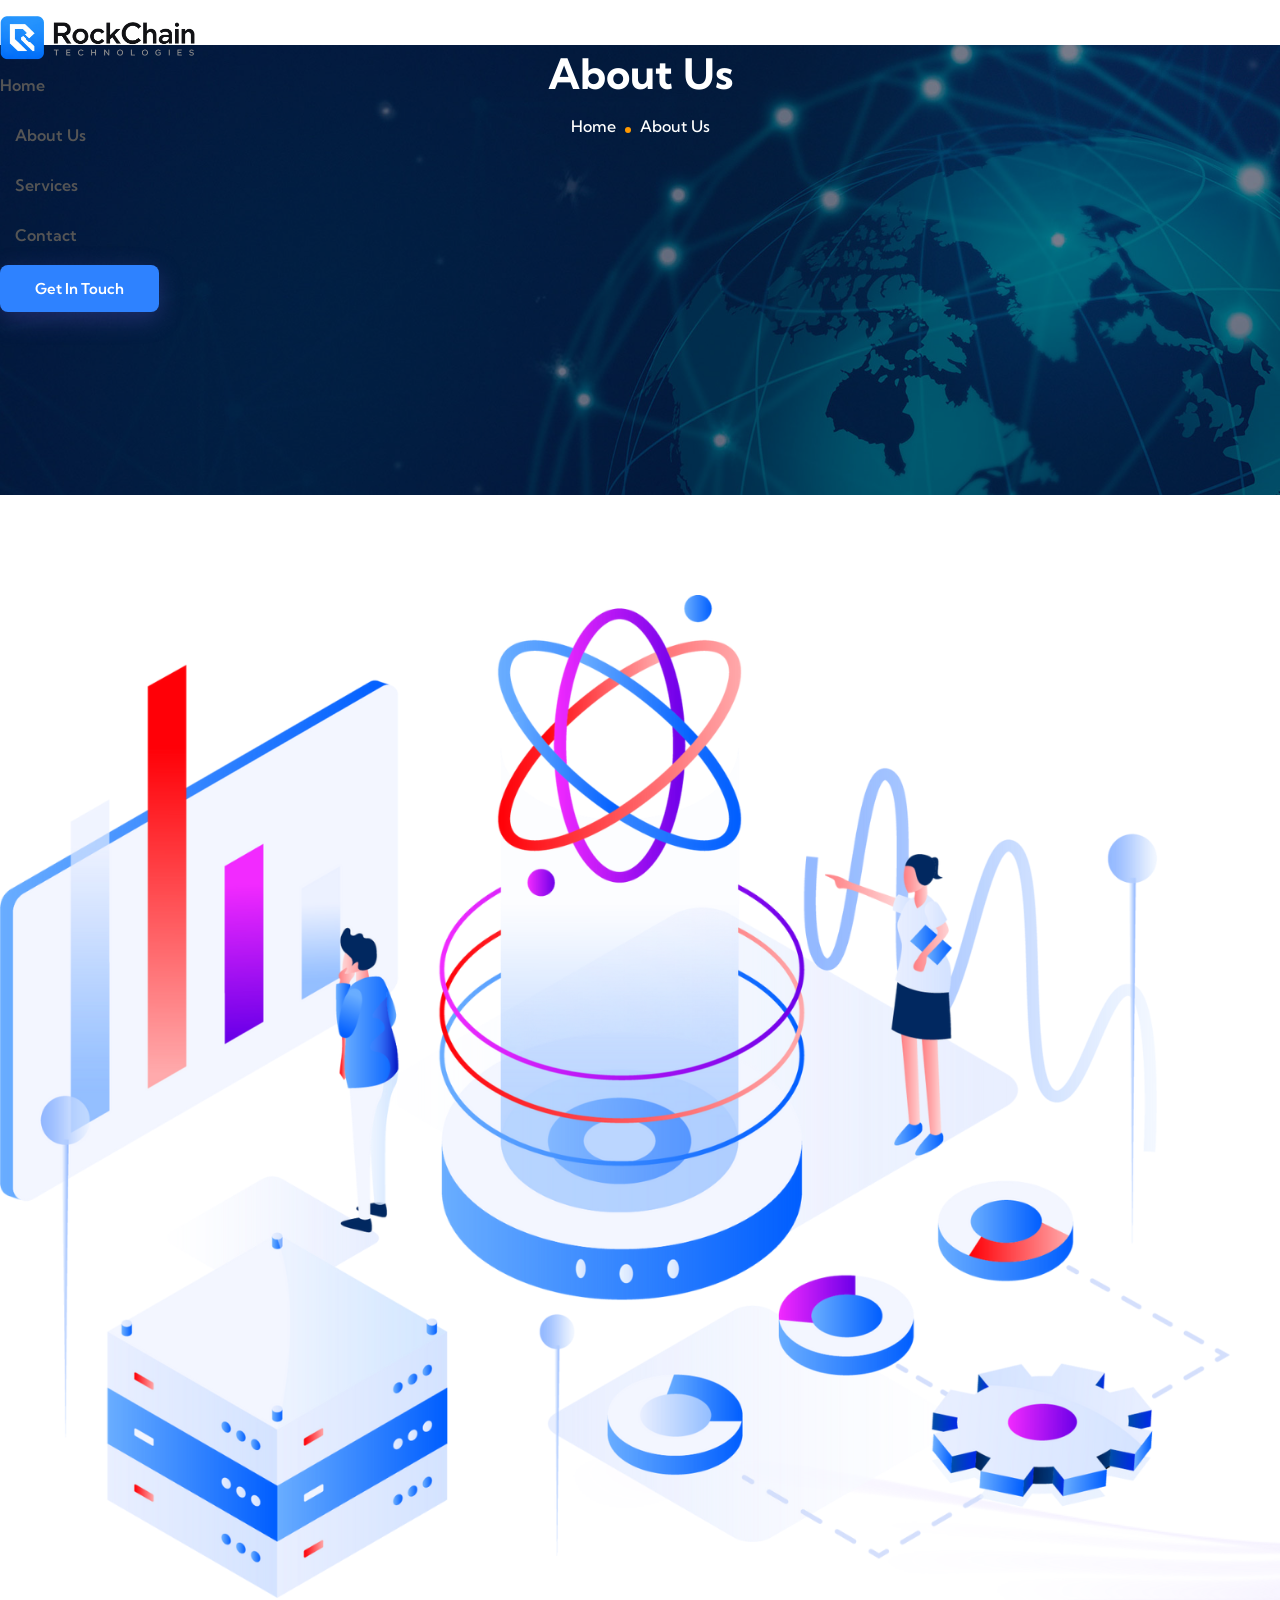
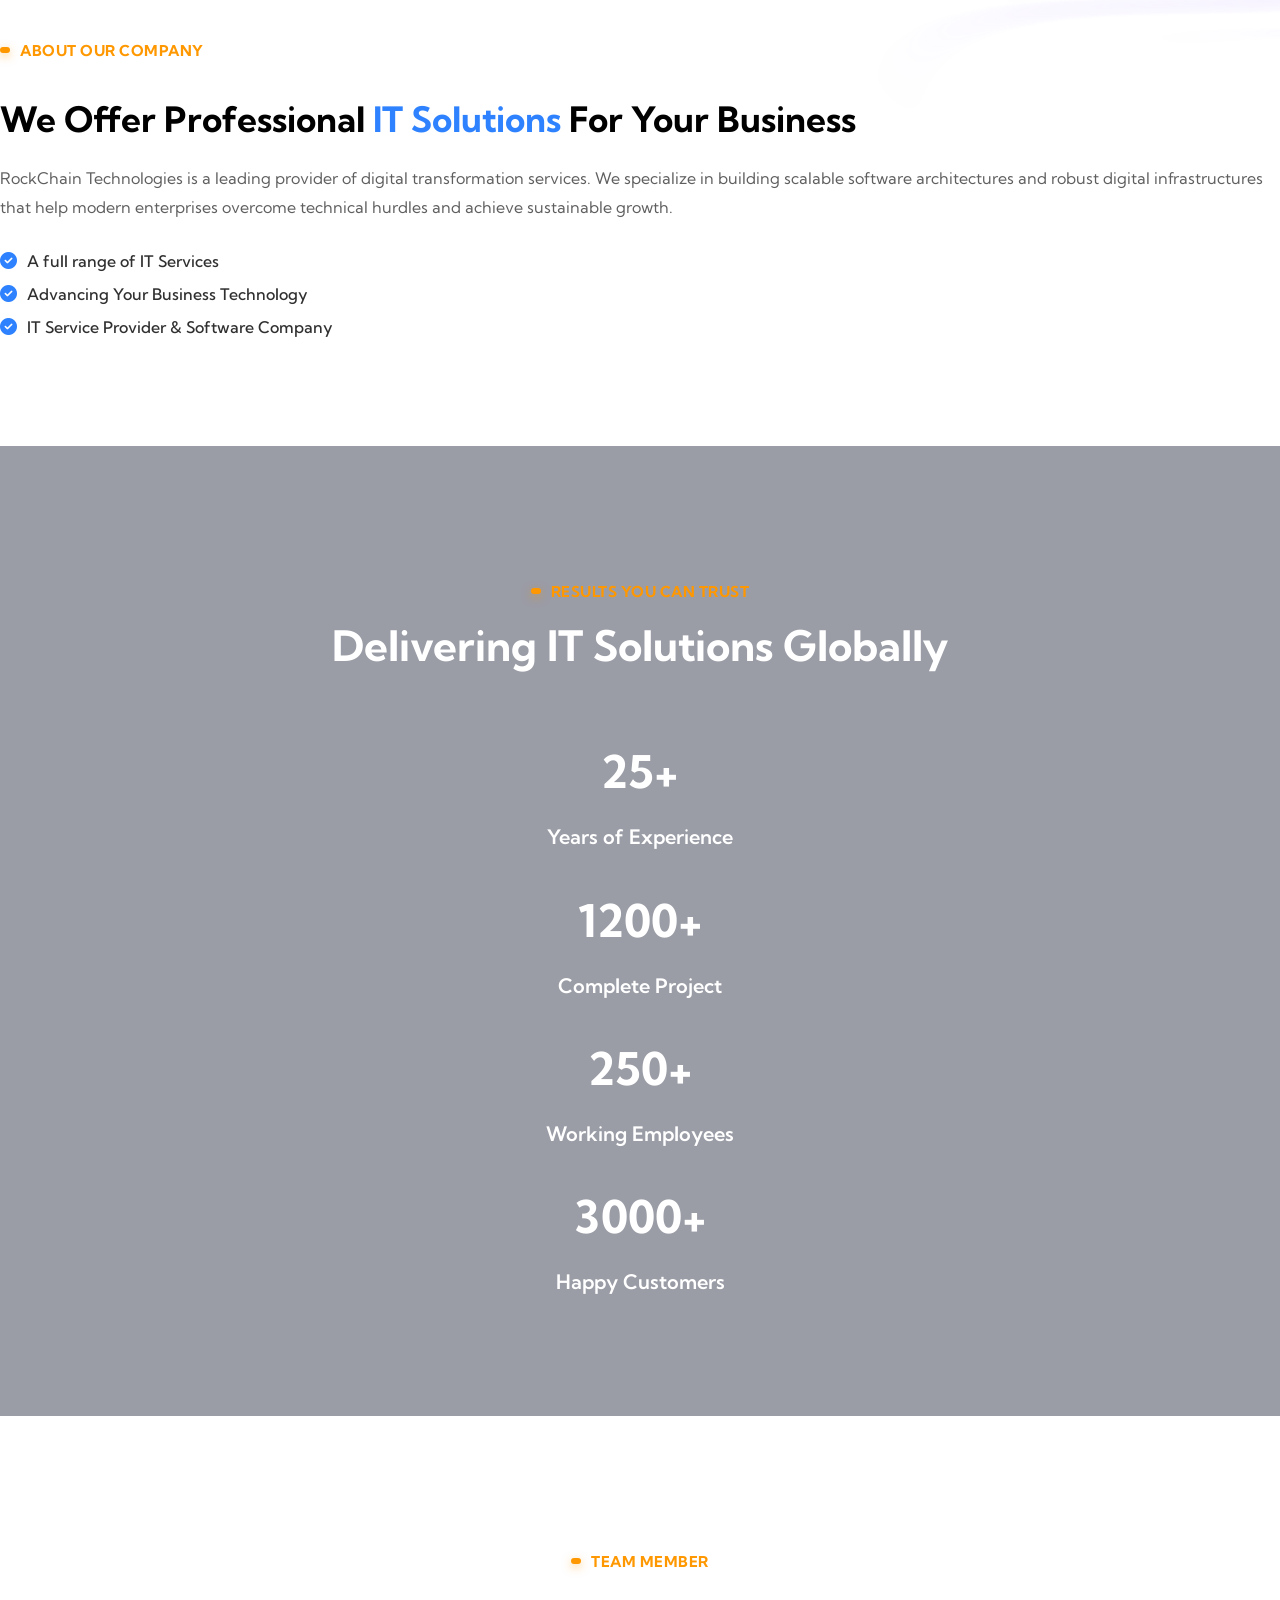
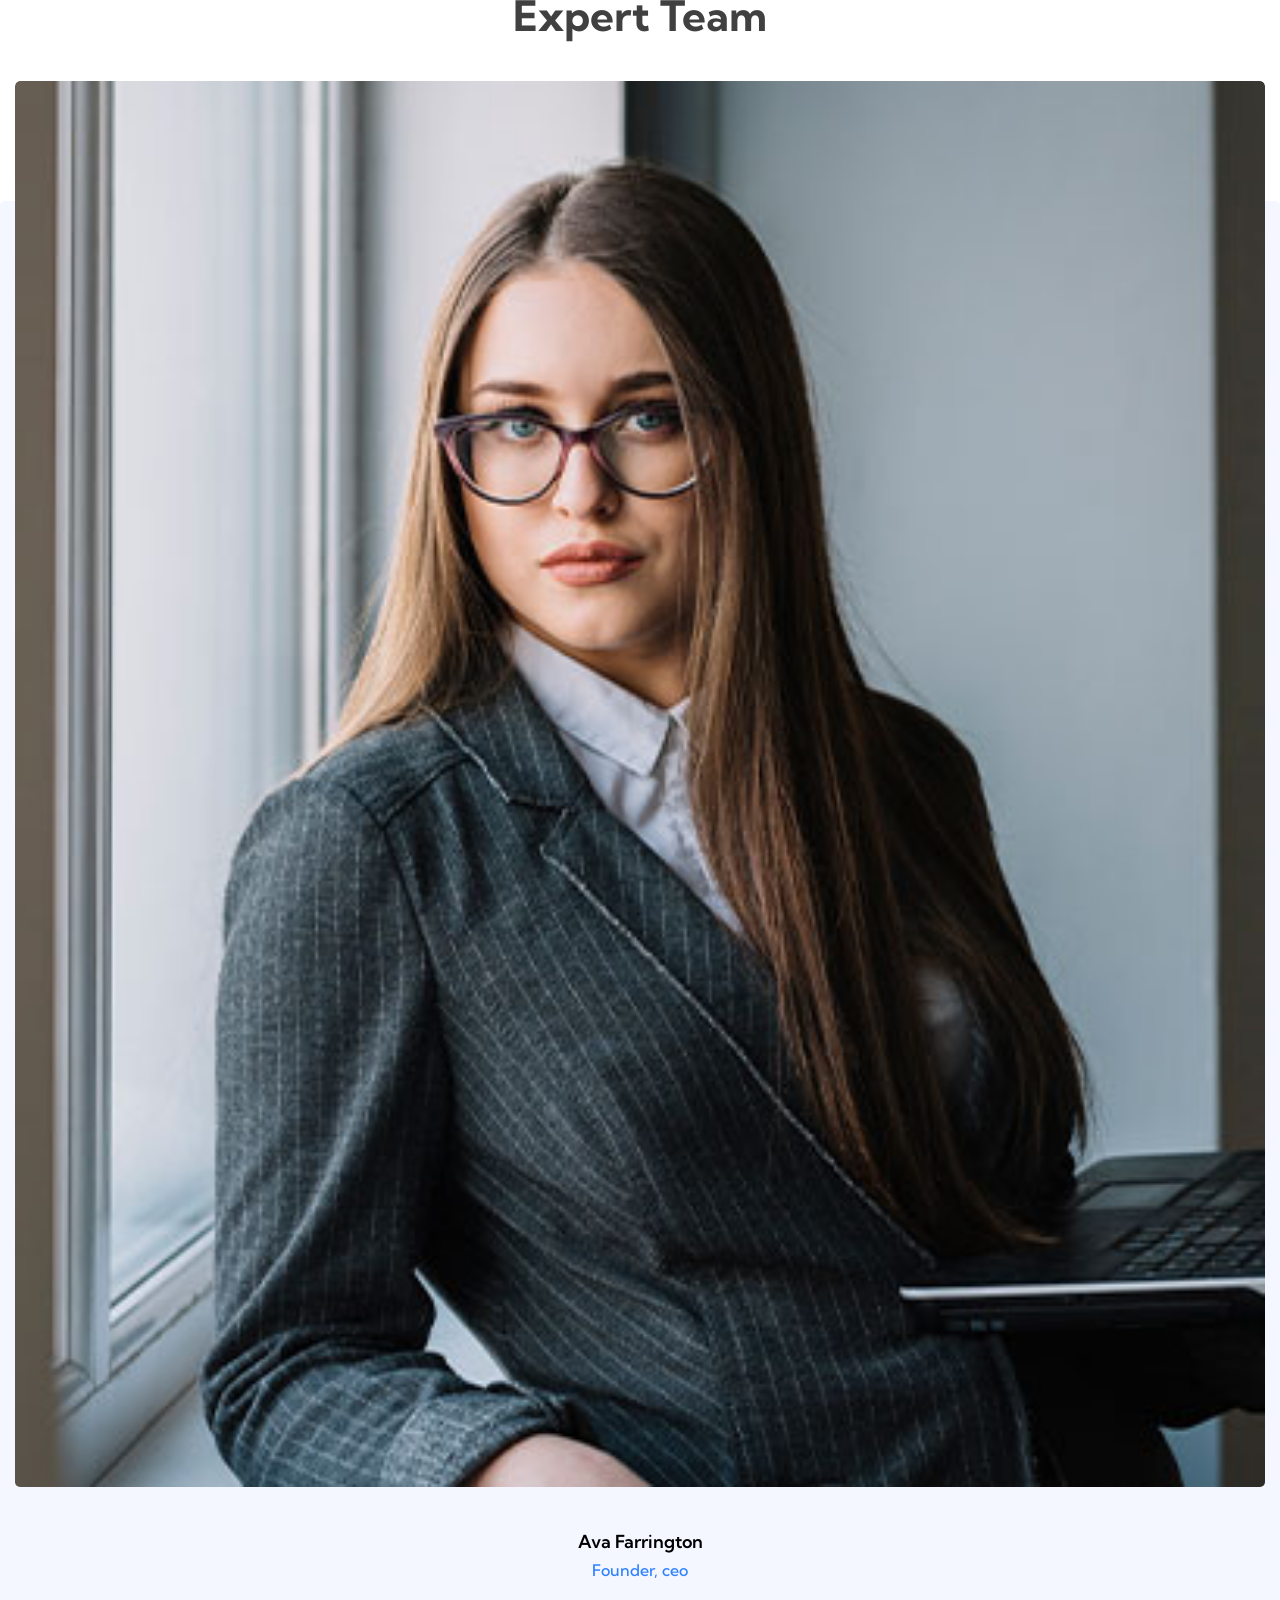
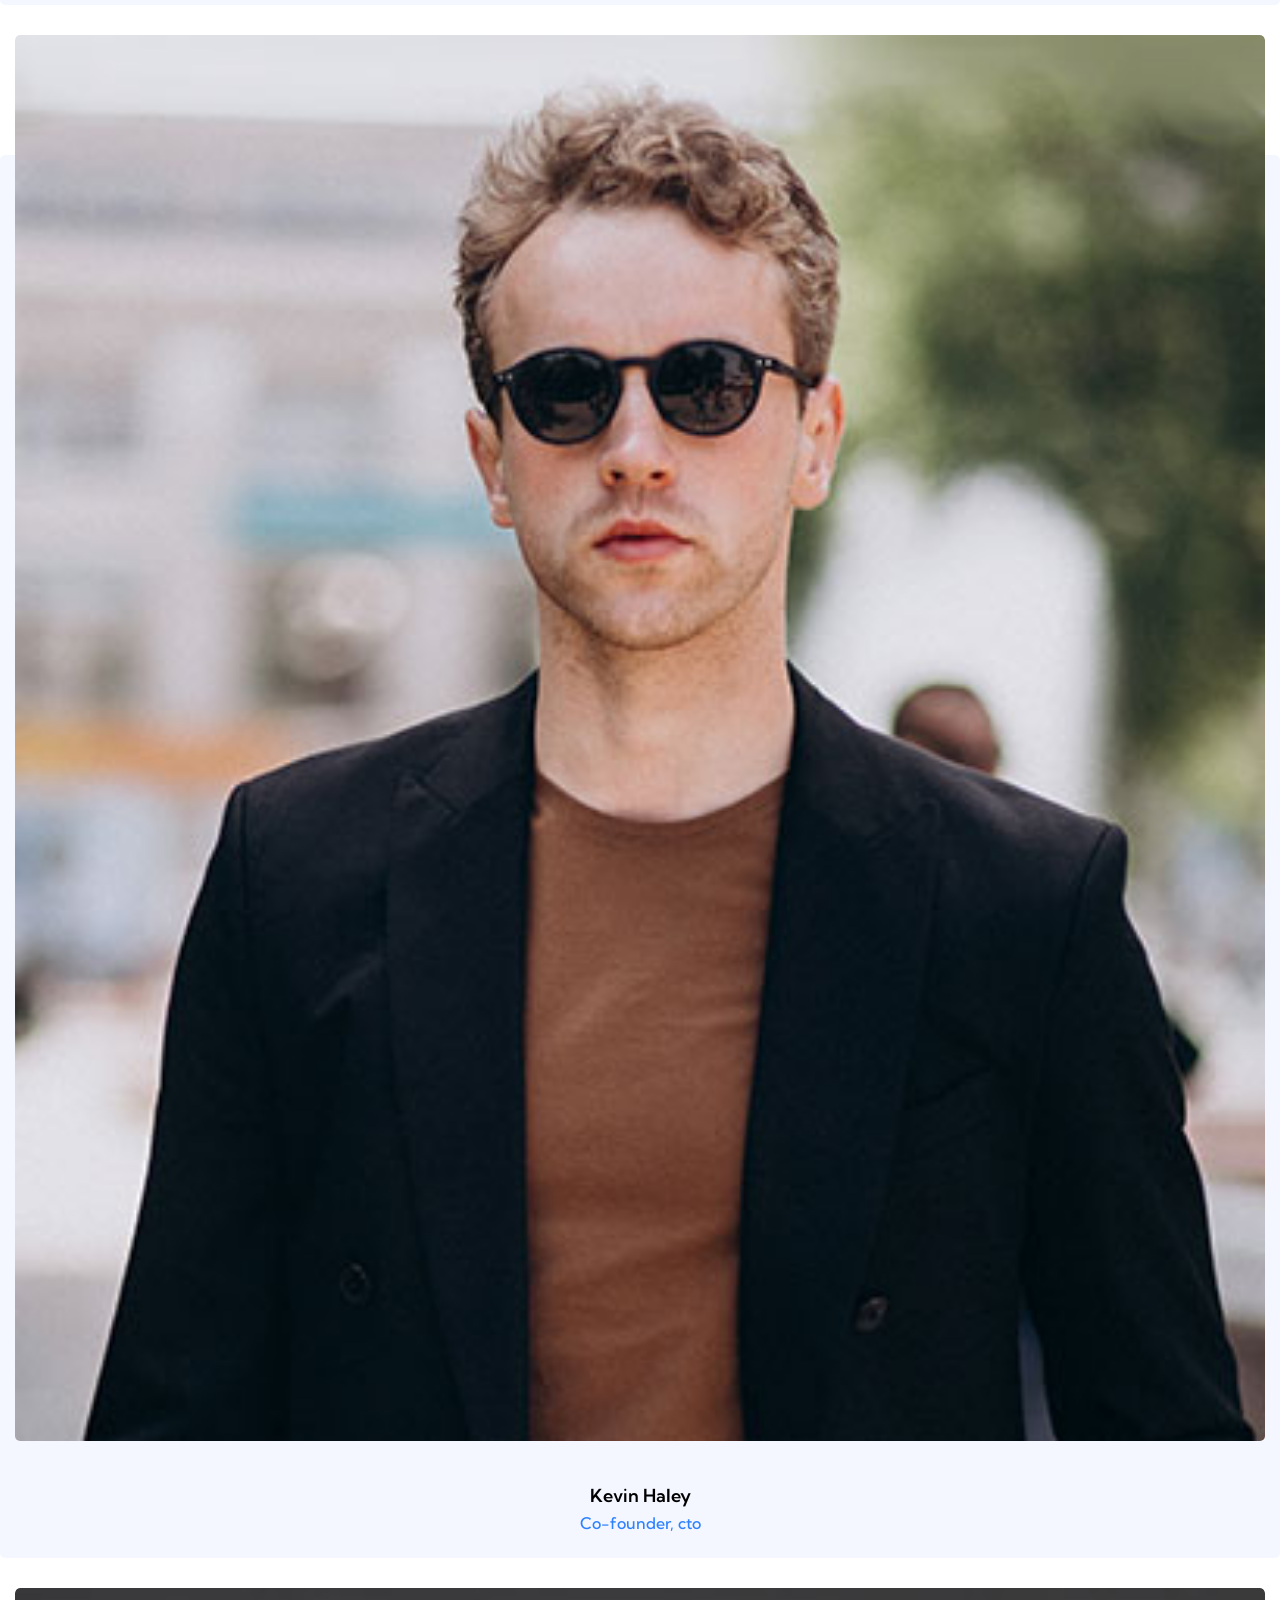
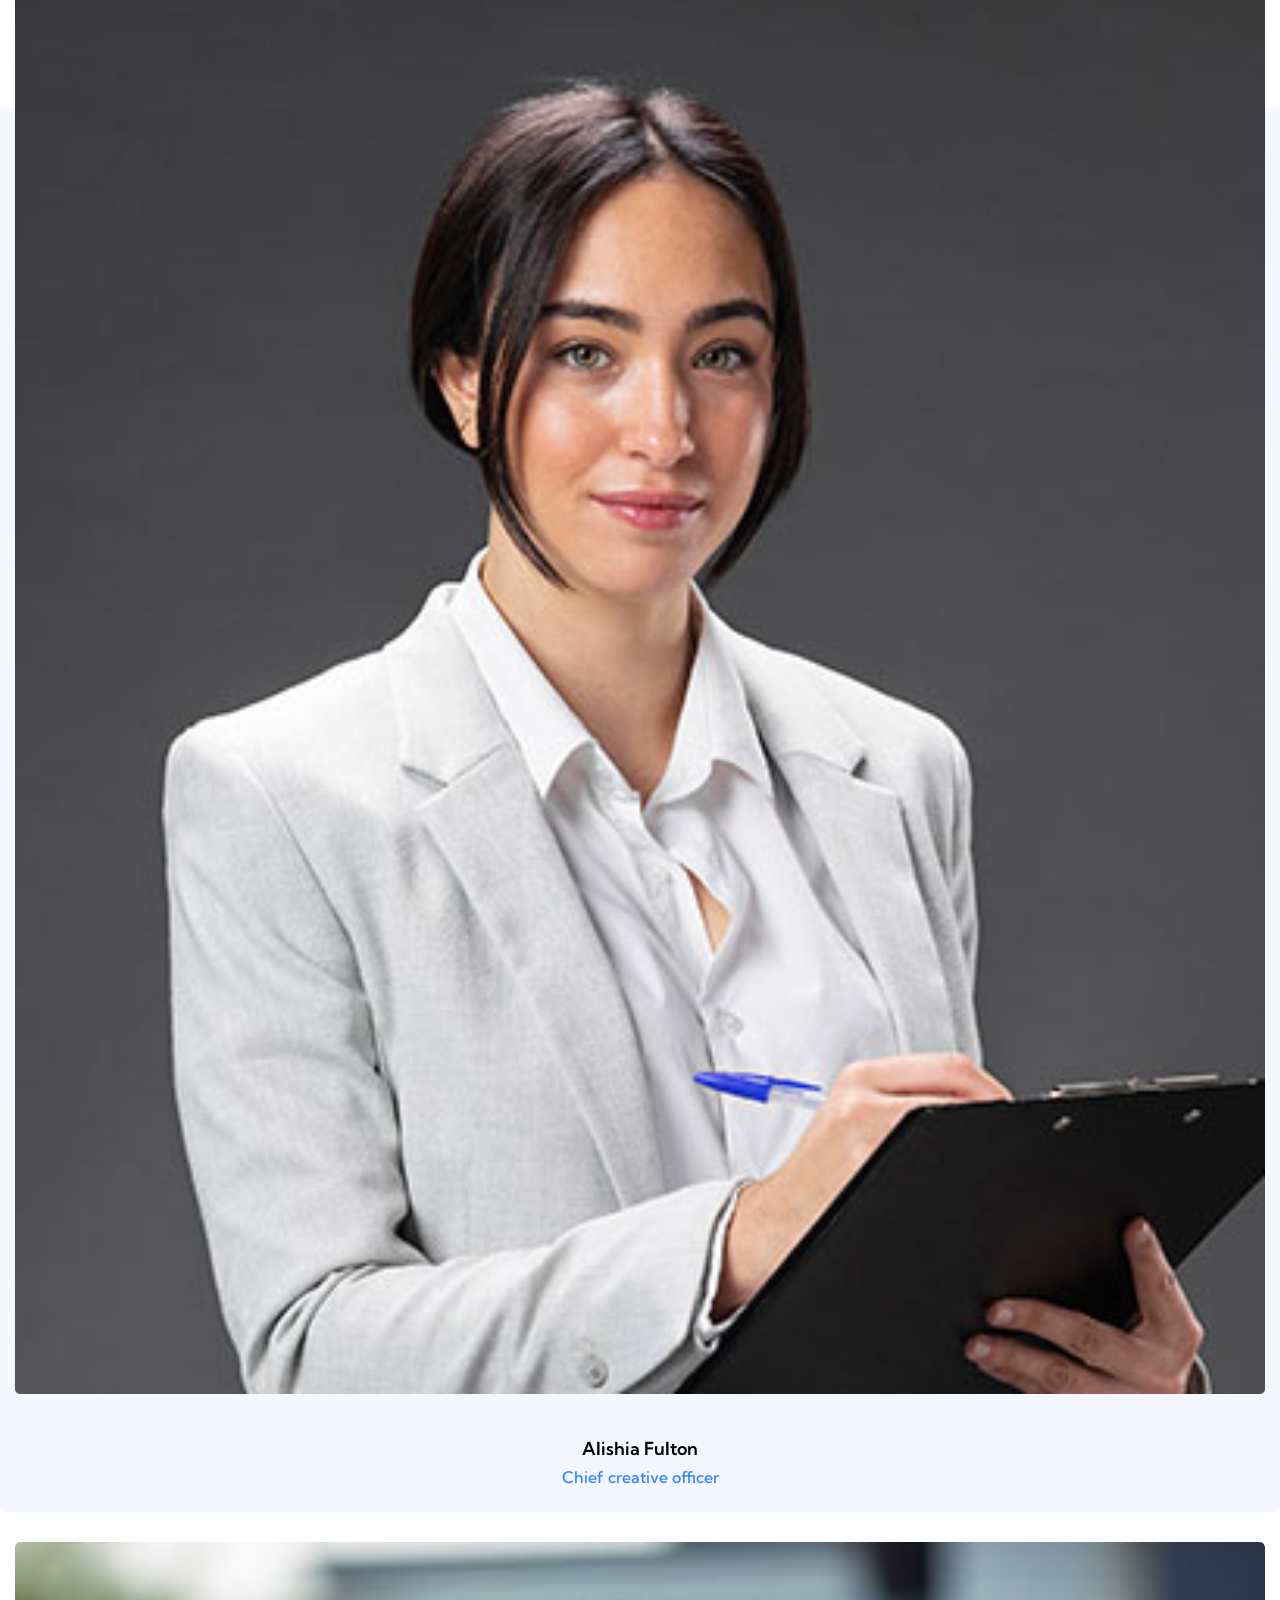
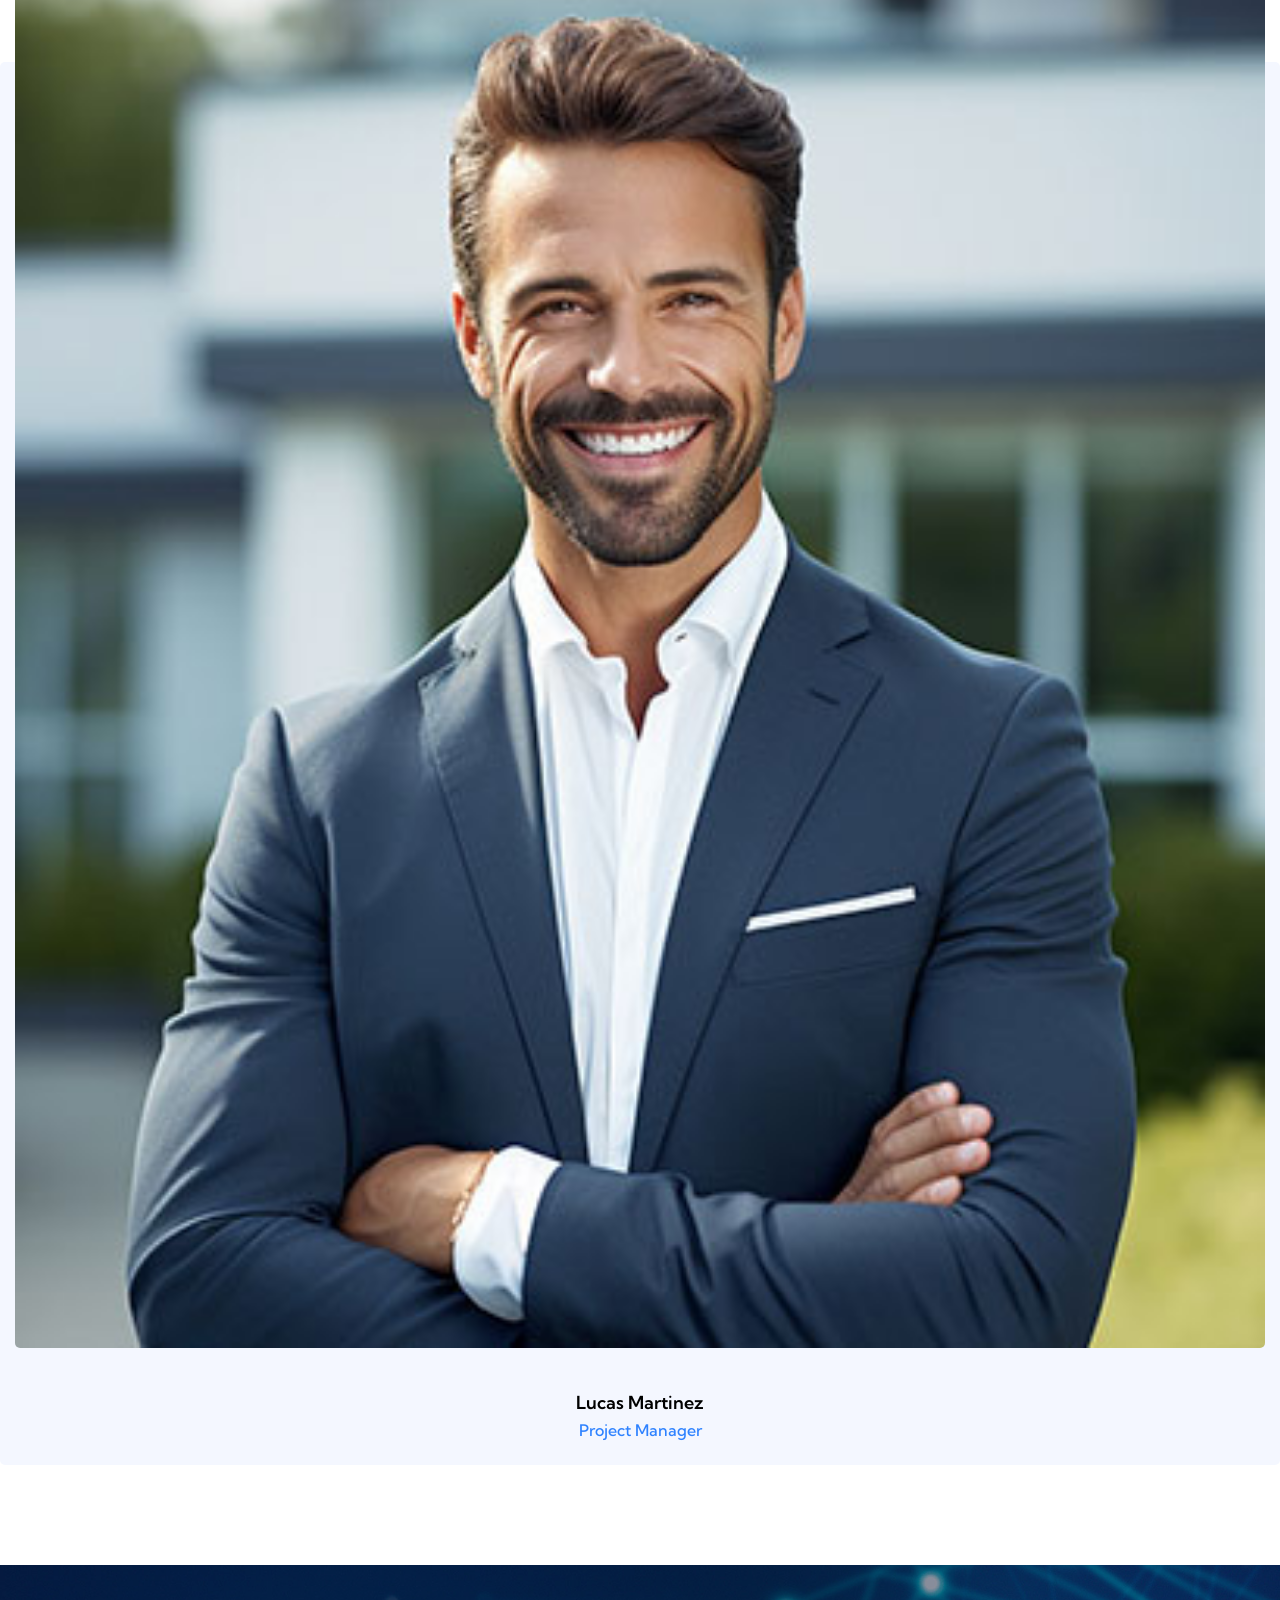
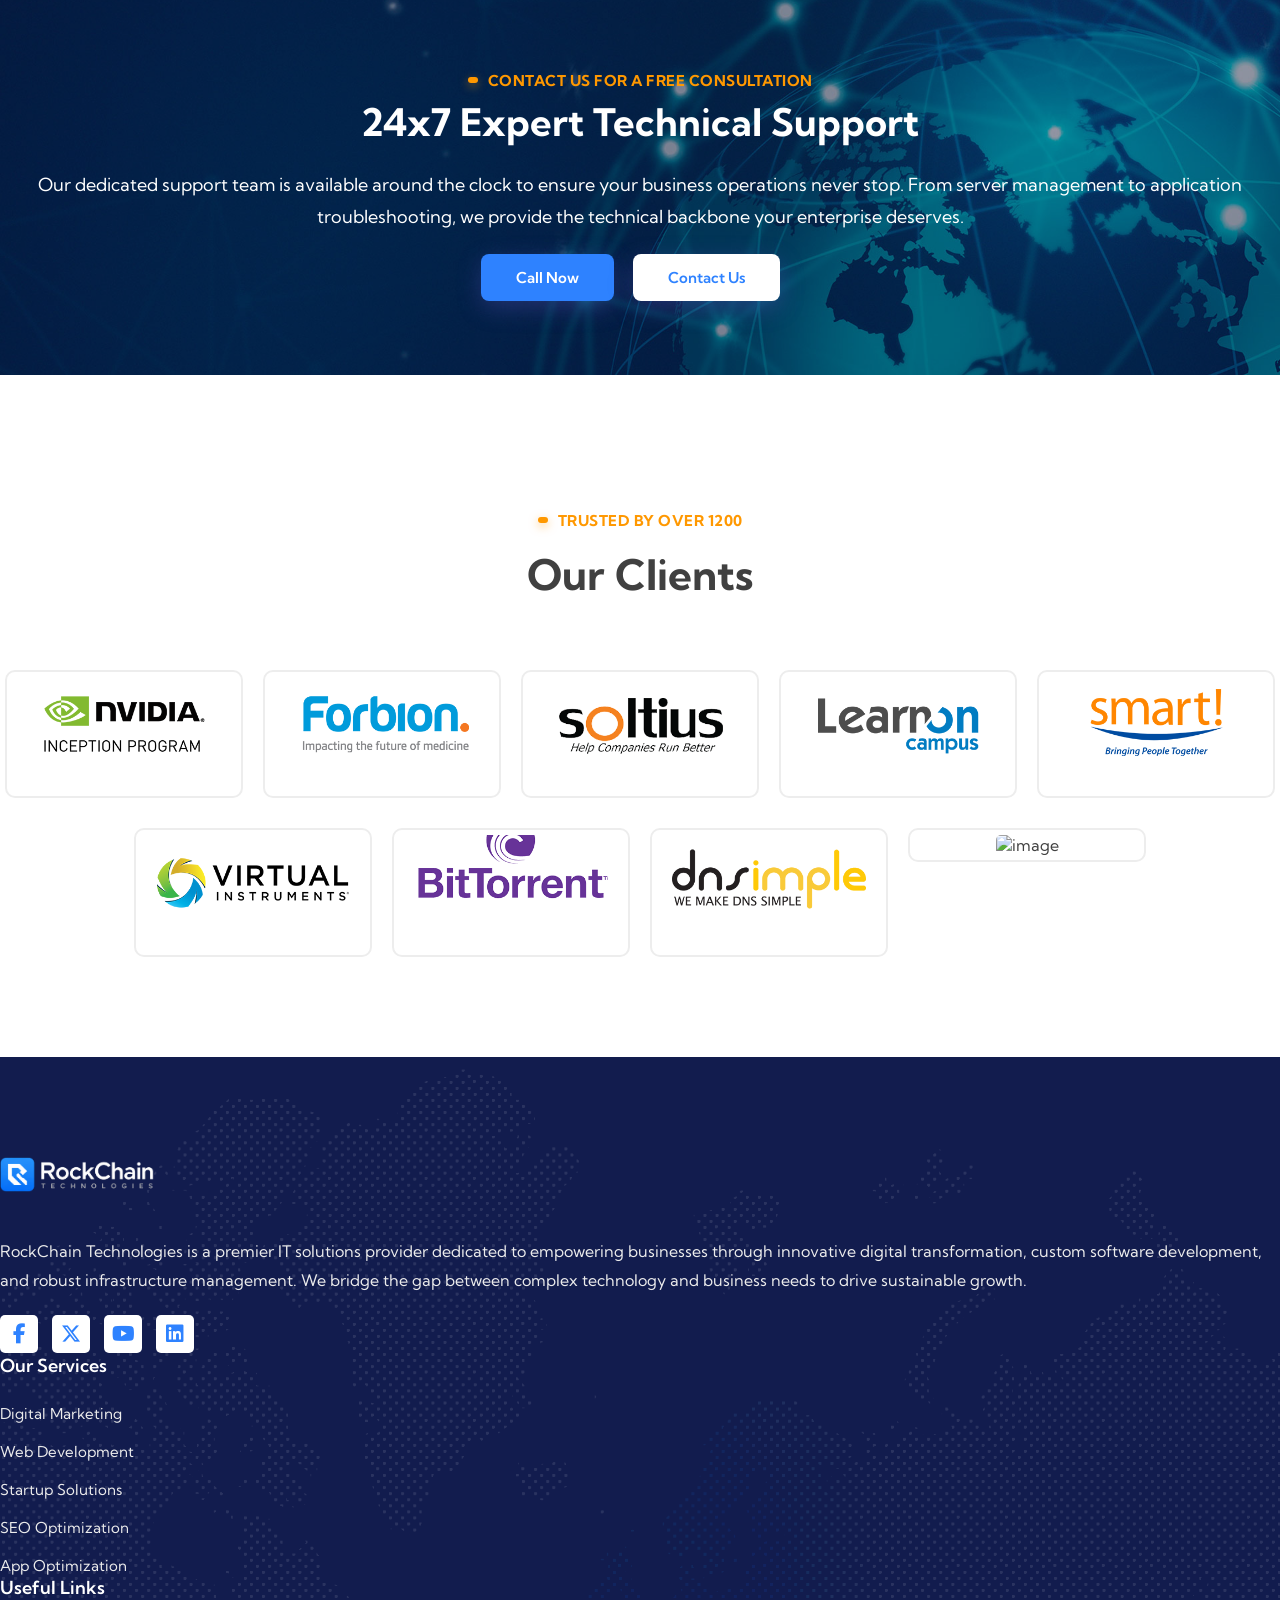
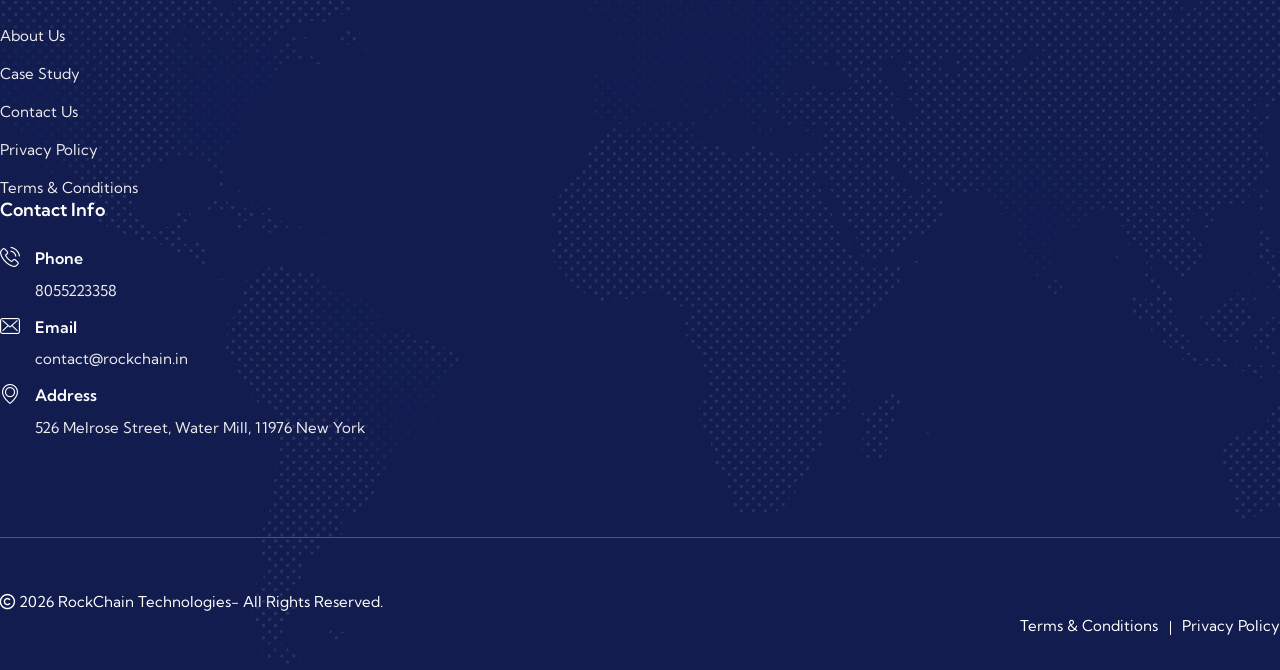
==== commit f2a533fd: "genral fix" ====
--- a/about.html
+++ b/about.html
@@ -112,7 +112,7 @@
                   Software Company
                 </li>
               </ul>
-              <div class="about-btn-box">
+              <!-- <div class="about-btn-box">
                 <div class="founder-info">
                   <div class="thumbnail">
                     <img src="images/owner.jpg" alt="images" />
@@ -121,7 +121,7 @@
                   <span>Founder of Company</span>
                 </div>
                 <a class="default-btn" href="#0">Contact Us <span></span></a>
-              </div>
+              </div> -->
             </div>
           </div>
         </div>
--- a/css/style.css
+++ b/css/style.css
@@ -219,6 +219,7 @@
 	text-align: center;
 	overflow: hidden;
 	border-radius: 30px;
+	border-radius: 8px;
 	border: none;
 	padding-left: 35px;
 	padding-right: 35px;
@@ -237,6 +238,7 @@
 	height: 0;
 	display: block;
 	border-radius: 30px;
+	border-radius: 8px;
 	background-color: #2e82ff;
 	-webkit-transition: width 0.5s ease-in-out, height 0.5s ease-in-out;
 	transition: width 0.5s ease-in-out, height 0.5s ease-in-out;
@@ -263,6 +265,7 @@
 	color: #2e82ff;
 	background-color: #ffffff;
 	border-radius: 30px;
+	border-radius: 8px;
 	font-weight: 600;
 	font-size: 15px;
 	padding-left: 35px;
@@ -282,6 +285,7 @@
 	height: 0;
 	display: block;
 	border-radius: 30px;
+	border-radius: 8px;
 	background-color: #2e82ff;
 	-webkit-transition: width 0.5s ease-in-out, height 0.5s ease-in-out;
 	transition: width 0.5s ease-in-out, height 0.5s ease-in-out;
@@ -502,6 +506,7 @@
 	text-align: center;
 	line-height: 45px;
 	border-radius: 5px;
+	border-radius: 8px;
 	background-color: #2e82ff;
 	-webkit-transition: .9s;
 	transition: .9s;
@@ -545,6 +550,7 @@
 	opacity: 0;
 	visibility: hidden;
 	border-radius: 5px;
+	border-radius: 8px;
 	background-color: #ff9800;
 	-webkit-transition: 0.4s;
 	transition: 0.4s;
@@ -1206,7 +1212,7 @@
 }
 
 .main-banner-content .banner-btn .default-btn-one span {
-	background-color: #ff561d;
+	background-color: #2e82ff;
 }
 
 .home-banner-image {
@@ -2144,6 +2150,7 @@
 	padding: 12px 30px;
 	display: block;
 	border-radius: 30px;
+	border-radius: 8px;
 	text-transform: capitalize;
 	border: 1px solid #2e82ff;
 	background-color: #2e82ff;
@@ -4092,6 +4099,7 @@
 	display: block;
 	border: none;
 	border-radius: 40px;
+	border-radius: 8px;
 	padding: 15px 25px;
 	outline: 0 !important;
 	background-color: #ffffff;
@@ -4109,6 +4117,7 @@
 	font-size: 15px;
 	font-weight: 600;
 	border-radius: 40px;
+	border-radius: 8px;
 	text-transform: uppercase;
 	background-color: #2e82ff;
 	border: none;
@@ -4323,6 +4332,7 @@
 .contact-section.home-contact-design .contact-btn .default-btn {
     width: 100%;
     border-radius: 10px;
+    border-radius: 8px;
 }
 
 
@@ -4432,6 +4442,11 @@
 	margin-bottom: 25px;
 }
 
+.footer-logo img {
+    max-height: 35px;
+    width: auto;
+}
+
 .footer-heading h3 {
 	color: #ffffff;
 	font-size: 18px;
@@ -4633,6 +4648,7 @@
 	line-height: 50px;
 	padding: 0 30px;
 	border-radius: 5px;
+	border-radius: 8px;
 	text-transform: capitalize;
 	background-color: #2e82ff;
 	-webkit-transition: 0.4s;
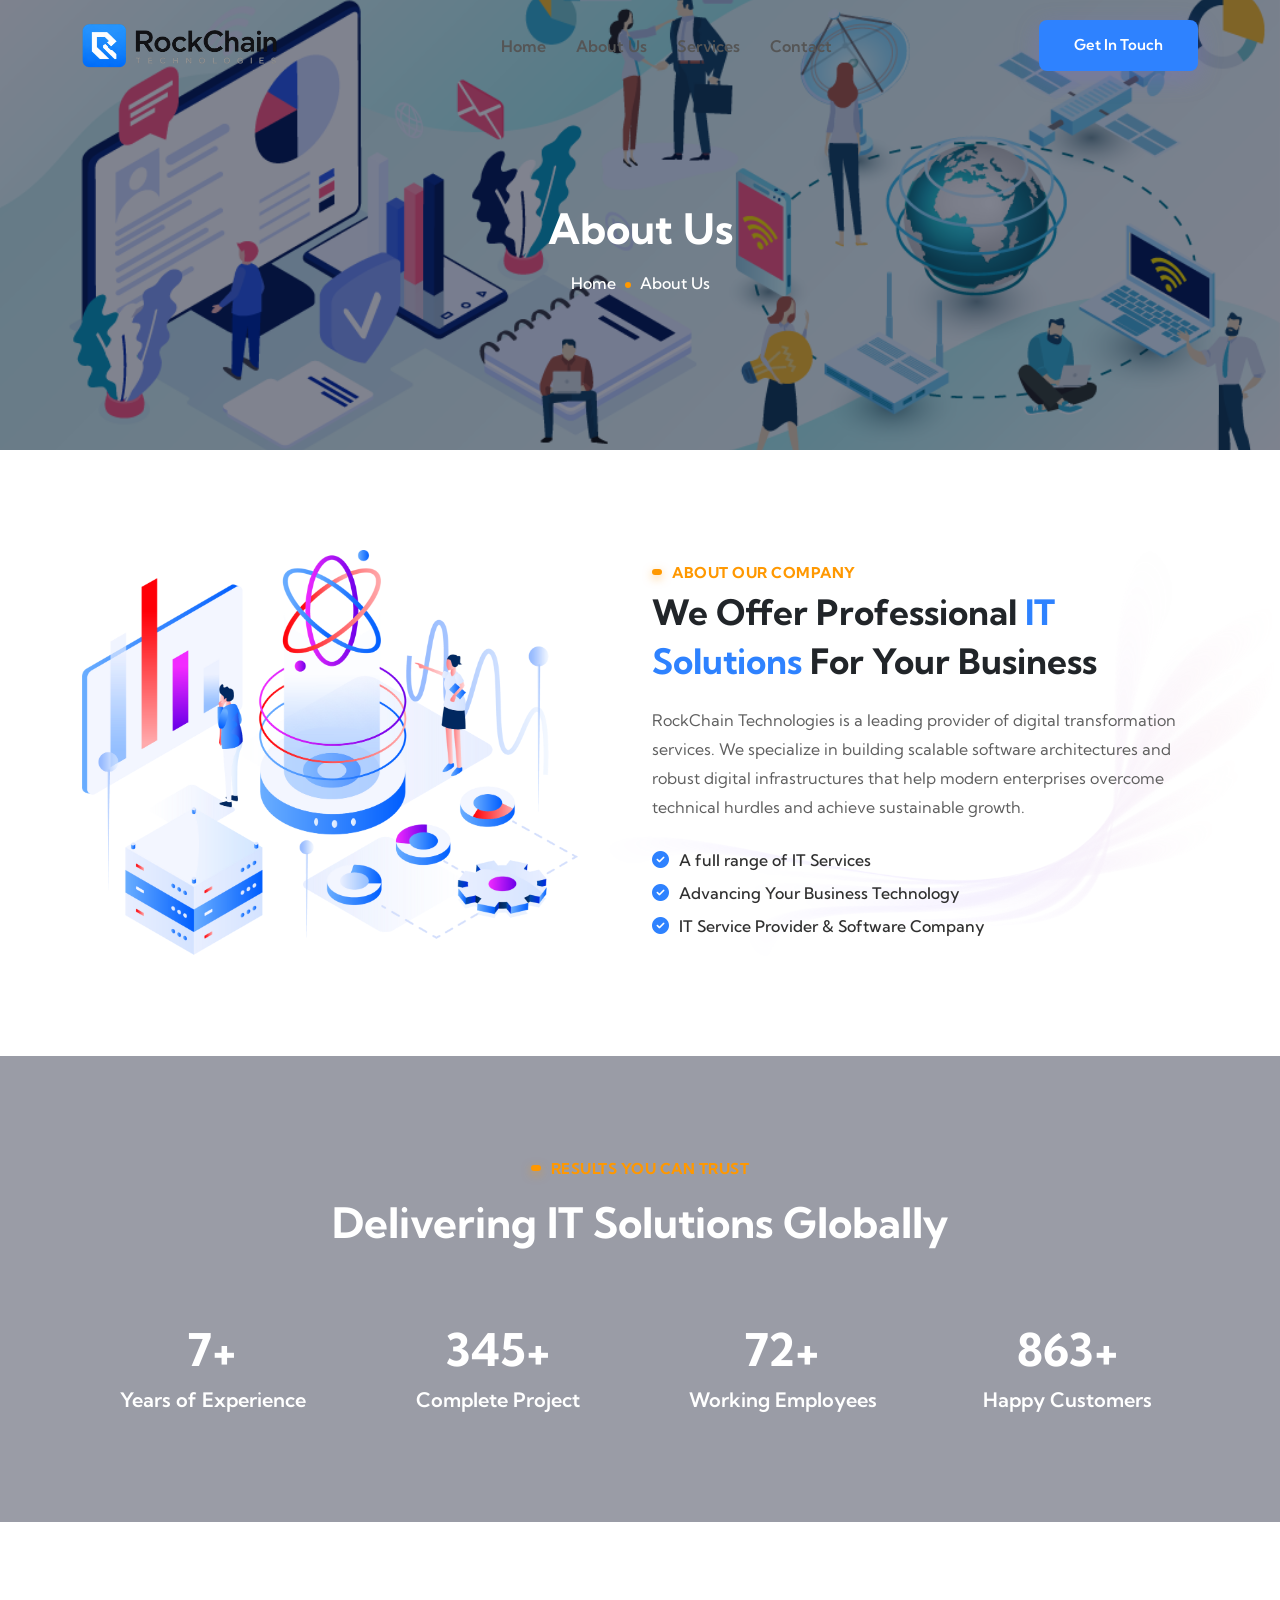
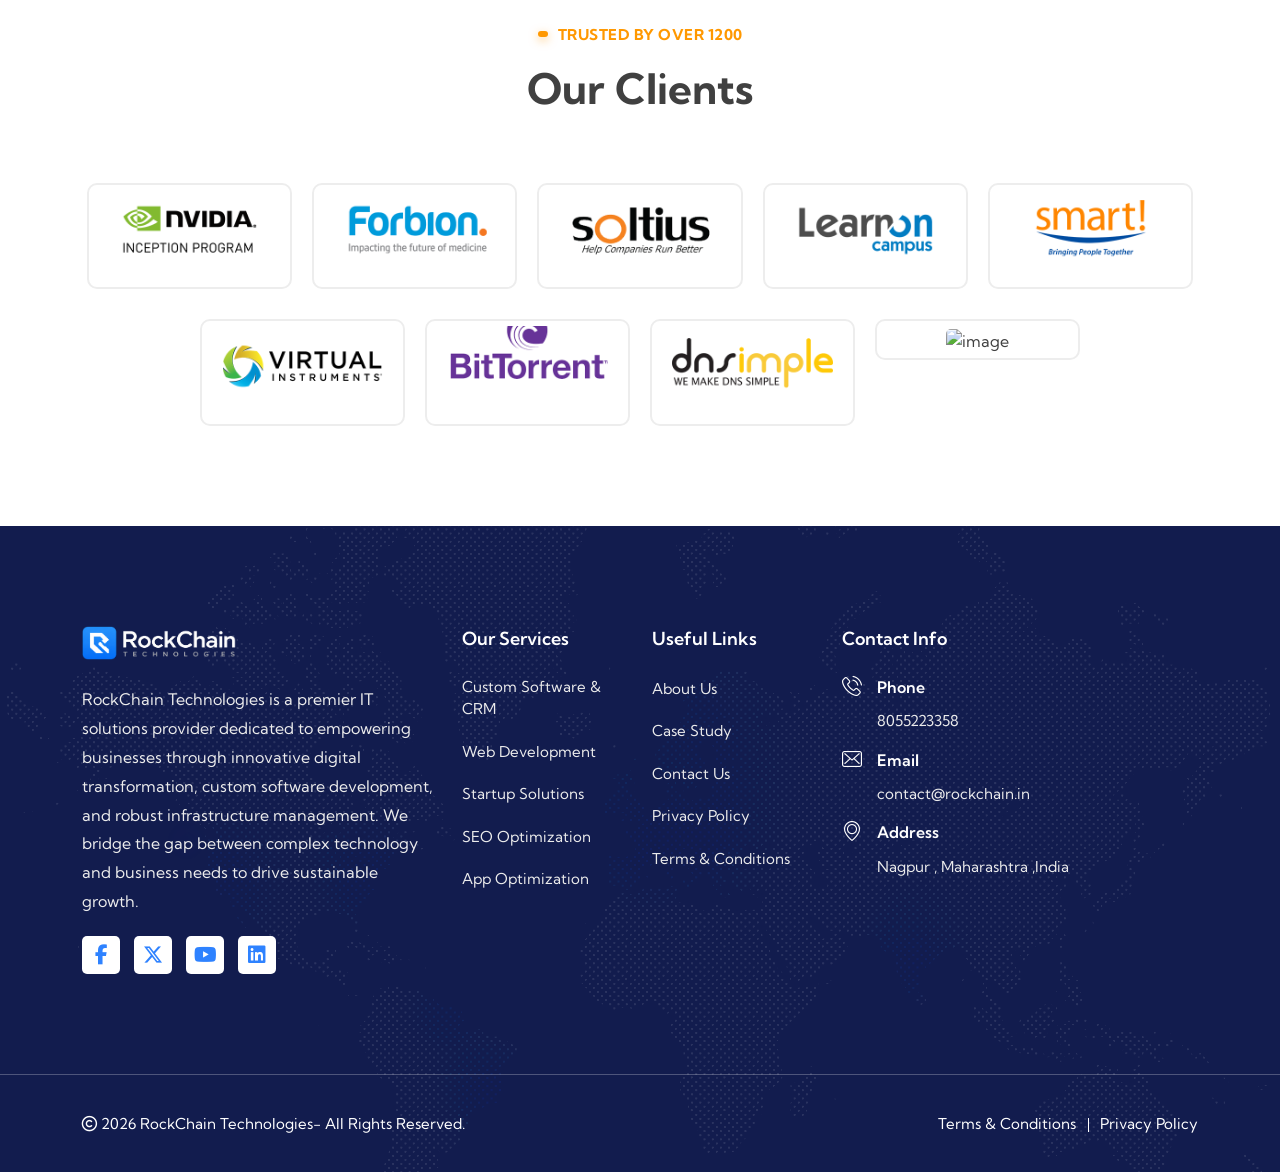
==== commit d640fbd8: "genral fix" ====
--- a/about.html
+++ b/about.html
@@ -189,7 +189,7 @@
     <!-- End Counter Section -->
 
     <!-- Start Team Section -->
-    <section class="team-area section-padding">
+    <!-- <section class="team-area section-padding">
       <div class="container">
         <div class="row">
           <div class="col-md-12">
@@ -288,11 +288,11 @@
           </div>
         </div>
       </div>
-    </section>
+    </section> -->
     <!-- End Team Section -->
 
     <!-- Start Hire Section -->
-    <section class="hire-section">
+    <!-- <section class="hire-section">
       <div class="container">
         <div class="row">
           <div class="col-lg-8 offset-lg-2 col-md-12">
@@ -317,7 +317,7 @@
           </div>
         </div>
       </div>
-    </section>
+    </section> -->
     <!-- End Hire Section -->
 
     <!-- Start Partner section -->
--- a/css/style.css
+++ b/css/style.css
@@ -43,21 +43,24 @@
 /**************************************
  ** - 01 - Default CSS
  **************************************/
-*, *:before, *:after {
-  box-sizing: inherit;
+*,
+*:before,
+*:after {
+	box-sizing: inherit;
 }
 
 * {
-  scroll-behavior: inherit !important;
-}
-
-html, body {
-  height: auto;
-  width: 100%;
-  margin: 0;
-  padding: 0;
-  overflow-x: hidden;
-  box-sizing: border-box;
+	scroll-behavior: inherit !important;
+}
+
+html,
+body {
+	height: auto;
+	width: 100%;
+	margin: 0;
+	padding: 0;
+	overflow-x: hidden;
+	box-sizing: border-box;
 }
 
 body {
@@ -77,10 +80,12 @@
 	outline: 0 !important;
 }
 
-dl, ol, ul {
-    padding: 0;
-    margin: 0;
-    list-style: none;
+dl,
+ol,
+ul {
+	padding: 0;
+	margin: 0;
+	list-style: none;
 }
 
 .d-table {
@@ -100,18 +105,23 @@
 .pb-20 {
 	padding-bottom: 20px;
 }
+
 .pb-30 {
 	padding-bottom: 30px;
 }
+
 .pb-40 {
 	padding-bottom: 40px;
 }
+
 .pb-50 {
 	padding-bottom: 50px;
 }
+
 .pb-70 {
 	padding-bottom: 70px;
 }
+
 .pb-80 {
 	padding-bottom: 80px;
 }
@@ -123,21 +133,27 @@
 .pt-20 {
 	padding-top: 20px;
 }
+
 .pt-30 {
 	padding-top: 30px;
 }
+
 .pt-40 {
 	padding-top: 40px;
 }
+
 .pt-50 {
 	padding-top: 50px;
 }
+
 .pt-70 {
 	padding-top: 70px;
 }
+
 .pt-80 {
 	padding-top: 80px;
 }
+
 .pt-100 {
 	padding-top: 100px;
 }
@@ -163,7 +179,18 @@
 	text-decoration: none;
 }
 
-.h1, .h2, .h3, .h4, .h5, .h6, h1, h2, h3, h4, h5, h6 {
+.h1,
+.h2,
+.h3,
+.h4,
+.h5,
+.h6,
+h1,
+h2,
+h3,
+h4,
+h5,
+h6 {
 	font-weight: 600;
 	line-height: 1.4;
 	font-family: 'Kumbh Sans', sans-serif;
@@ -183,30 +210,30 @@
 }
 
 .read-more {
-    color: #2e82ff;
-    font-size: 16px;
-    font-weight: 600;
-    display: flex;
-    align-items: center;
-    -webkit-transition: all 400ms ease-out;
-    transition: all 400ms ease-out;
+	color: #2e82ff;
+	font-size: 16px;
+	font-weight: 600;
+	display: flex;
+	align-items: center;
+	-webkit-transition: all 400ms ease-out;
+	transition: all 400ms ease-out;
 }
 
 .read-more i {
 	color: #2e82ff;
-    font-size: 24px;
-    display: flex;
-    align-items: center;
-    margin-right: 5px;
-    -webkit-transition: all 400ms ease-out;
-    transition: all 400ms ease-out;
+	font-size: 24px;
+	display: flex;
+	align-items: center;
+	margin-right: 5px;
+	-webkit-transition: all 400ms ease-out;
+	transition: all 400ms ease-out;
 }
 
 .read-more:hover i {
-    color: #2e82ff;
+	color: #2e82ff;
 	transform: translateX(5px);
-    -webkit-transition: all 400ms ease-out;
-    transition: all 400ms ease-out;
+	-webkit-transition: all 400ms ease-out;
+	transition: all 400ms ease-out;
 }
 
 .default-btn {
@@ -225,7 +252,7 @@
 	padding-right: 35px;
 	padding-top: 14px;
 	padding-bottom: 14px;
-	box-shadow: 0 7px 25px rgb(123,104,238,0.25);
+	box-shadow: 0 7px 25px rgb(123, 104, 238, 0.25);
 	background-color: #2e82ff;
 	-webkit-transition: 0.4s;
 	transition: 0.4s;
@@ -246,11 +273,13 @@
 	transform: translate(-50%, -50%);
 }
 
-.default-btn:hover, .default-btn:focus {
-	color: #ffffff;
-}
-
-.default-btn:hover span, .default-btn:focus span {
+.default-btn:hover,
+.default-btn:focus {
+	color: #ffffff;
+}
+
+.default-btn:hover span,
+.default-btn:focus span {
 	width: 225%;
 	height: 562.5px;
 }
@@ -273,7 +302,7 @@
 	padding-top: 14px;
 	padding-bottom: 14px;
 	margin-right: 20px;
-	box-shadow: 0 7px 25px rgb(123,104,238,0.25);
+	box-shadow: 0 7px 25px rgb(123, 104, 238, 0.25);
 	-webkit-transition: 0.4s;
 	transition: 0.4s;
 }
@@ -293,18 +322,22 @@
 	transform: translate(-50%, -50%);
 }
 
-.default-btn-one:hover, .default-btn-one:focus {
-	color: #ffffff;
-}
-
-.default-btn-one:hover span, .default-btn-one:focus span {
+.default-btn-one:hover,
+.default-btn-one:focus {
+	color: #ffffff;
+}
+
+.default-btn-one:hover span,
+.default-btn-one:focus span {
 	width: 225%;
 	height: 562.5px;
 }
+
 .more-button-box {
 	text-align: center;
-    margin-top: 15px;
-}
+	margin-top: 15px;
+}
+
 .section-title {
 	text-align: center;
 	line-height: 1.5;
@@ -313,27 +346,28 @@
 
 .sub-title {
 	position: relative;
-    color: #ff9800;
-    font-size: 15px;
-    font-weight: 700;
-    padding-left: 20px;
-    letter-spacing: 0.5px;
-    display: inline-block;
-    text-transform: uppercase;
-    margin-bottom: 5px;
+	color: #ff9800;
+	font-size: 15px;
+	font-weight: 700;
+	padding-left: 20px;
+	letter-spacing: 0.5px;
+	display: inline-block;
+	text-transform: uppercase;
+	margin-bottom: 5px;
 }
 
 .sub-title:before {
-    content: '';
-    position: absolute;
-    top: 7px;
-    left: 0;
-    width: 10px;
-    height: 6px;
-    border-radius: 5px;
-    background-color: #ff9800;
-    box-shadow: 0px 3px 10px rgb(255, 152, 0, 0.5);
-}
+	content: '';
+	position: absolute;
+	top: 7px;
+	left: 0;
+	width: 10px;
+	height: 6px;
+	border-radius: 5px;
+	background-color: #ff9800;
+	box-shadow: 0px 3px 10px rgb(255, 152, 0, 0.5);
+}
+
 /*
 .section-title h6 {
 	color: #ff9800;
@@ -352,15 +386,15 @@
 }
 
 .color-text {
-    color: #2e82ff;
+	color: #2e82ff;
 }
 
 .gradient-color-text {
-    color: #ffc20c;
-    background-image: -webkit-linear-gradient(0deg, #ffc20c 12%, #cddc39 48%, #ffffff 100%);
-    background-clip: text;
-    -webkit-background-clip: text;
-    -webkit-text-fill-color: transparent;
+	color: #ffc20c;
+	background-image: -webkit-linear-gradient(0deg, #ffc20c 12%, #cddc39 48%, #ffffff 100%);
+	background-clip: text;
+	-webkit-background-clip: text;
+	-webkit-text-fill-color: transparent;
 }
 
 .valign {
@@ -488,6 +522,7 @@
 [data-overlay-light="10"]:before {
 	opacity: 1;
 }
+
 /* [ End Overlay ] */
 
 /******************************************
@@ -556,22 +591,26 @@
 	transition: 0.4s;
 }
 
-.go-top:hover, .go-top:focus {
-	color: #ffffff;
-}
-
-.go-top:hover::before, .go-top:focus::before {
+.go-top:hover,
+.go-top:focus {
+	color: #ffffff;
+}
+
+.go-top:hover::before,
+.go-top:focus::before {
 	opacity: 1;
 	visibility: visible;
 }
 
-.go-top:hover i:first-child, .go-top:focus i:first-child {
+.go-top:hover i:first-child,
+.go-top:focus i:first-child {
 	top: 0;
 	opacity: 0;
 	visibility: hidden;
 }
 
-.go-top:hover i:last-child, .go-top:focus i:last-child {
+.go-top:hover i:last-child,
+.go-top:focus i:last-child {
 	top: 50%;
 	opacity: 1;
 	visibility: visible;
@@ -589,6 +628,7 @@
 	height: 100%;
 	background-color: #ffffff;
 }
+
 .preloader .loader-outter {
 	position: absolute;
 	border: 2px solid #2e82ff;
@@ -601,6 +641,7 @@
 	-webkit-animation: loader-outter 1s cubic-bezier(0.42, 0.61, 0.58, 0.41) infinite;
 	animation: loader-outter 1s cubic-bezier(0.42, 0.61, 0.58, 0.41) infinite;
 }
+
 .preloader .loader-inner {
 	position: absolute;
 	border: 2px solid #2e82ff;
@@ -616,44 +657,51 @@
 }
 
 @-webkit-keyframes loader-outter {
-  0% {
-    -webkit-transform: rotate(0deg);
-    transform: rotate(0deg);
-  }
-  100% {
-    -webkit-transform: rotate(360deg);
-    transform: rotate(360deg);
-  }
-}
+	0% {
+		-webkit-transform: rotate(0deg);
+		transform: rotate(0deg);
+	}
+
+	100% {
+		-webkit-transform: rotate(360deg);
+		transform: rotate(360deg);
+	}
+}
+
 @keyframes loader-outter {
-  0% {
-    -webkit-transform: rotate(0deg);
-    transform: rotate(0deg);
-  }
-  100% {
-    -webkit-transform: rotate(360deg);
-    transform: rotate(360deg);
-  }
-}
+	0% {
+		-webkit-transform: rotate(0deg);
+		transform: rotate(0deg);
+	}
+
+	100% {
+		-webkit-transform: rotate(360deg);
+		transform: rotate(360deg);
+	}
+}
+
 @-webkit-keyframes loader-inner {
-  0% {
-    -webkit-transform: rotate(0deg);
-    transform: rotate(0deg);
-  }
-  100% {
-    -webkit-transform: rotate(-360deg);
-    transform: rotate(-360deg);
-  }
-}
+	0% {
+		-webkit-transform: rotate(0deg);
+		transform: rotate(0deg);
+	}
+
+	100% {
+		-webkit-transform: rotate(-360deg);
+		transform: rotate(-360deg);
+	}
+}
+
 @keyframes loader-inner {
-  0% {
-    -webkit-transform: rotate(0deg);
-    transform: rotate(0deg);
-  }
-  100% {
-    -webkit-transform: rotate(-360deg);
-    transform: rotate(-360deg);
-  }
+	0% {
+		-webkit-transform: rotate(0deg);
+		transform: rotate(0deg);
+	}
+
+	100% {
+		-webkit-transform: rotate(-360deg);
+		transform: rotate(-360deg);
+	}
 }
 
 /**************************************
@@ -763,6 +811,7 @@
 	padding: 0;
 	border-bottom: 1px solid #f1f1f1;
 }
+
 .Techsolv-nav .navbar .navbar-nav .nav-item .dropdown-menu li:last-child {
 	border-bottom: 0px solid transparent;
 }
@@ -777,7 +826,9 @@
 	margin: 0;
 }
 
-.Techsolv-nav .navbar .navbar-nav .nav-item .dropdown-menu li a:hover, .Techsolv-nav .navbar .navbar-nav .nav-item .dropdown-menu li a:focus, .Techsolv-nav .navbar .navbar-nav .nav-item .dropdown-menu li a.active {
+.Techsolv-nav .navbar .navbar-nav .nav-item .dropdown-menu li a:hover,
+.Techsolv-nav .navbar .navbar-nav .nav-item .dropdown-menu li a:focus,
+.Techsolv-nav .navbar .navbar-nav .nav-item .dropdown-menu li a.active {
 	color: #ffffff;
 	background-color: #2e82ff;
 }
@@ -793,7 +844,9 @@
 	color: #696997;
 }
 
-.Techsolv-nav .navbar .navbar-nav .nav-item .dropdown-menu li .dropdown-menu li a:hover, .Techsolv-nav .navbar .navbar-nav .nav-item .dropdown-menu li .dropdown-menu li a:focus, .Techsolv-nav .navbar .navbar-nav .nav-item .dropdown-menu li .dropdown-menu li a.active {
+.Techsolv-nav .navbar .navbar-nav .nav-item .dropdown-menu li .dropdown-menu li a:hover,
+.Techsolv-nav .navbar .navbar-nav .nav-item .dropdown-menu li .dropdown-menu li a:focus,
+.Techsolv-nav .navbar .navbar-nav .nav-item .dropdown-menu li .dropdown-menu li a.active {
 	color: #2e82ff;
 }
 
@@ -809,7 +862,9 @@
 	text-transform: capitalize;
 }
 
-.Techsolv-nav .navbar .navbar-nav .nav-item .dropdown-menu li .dropdown-menu li .dropdown-menu li a:hover, .Techsolv-nav .navbar .navbar-nav .nav-item .dropdown-menu li .dropdown-menu li .dropdown-menu li a:focus, .Techsolv-nav .navbar .navbar-nav .nav-item .dropdown-menu li .dropdown-menu li .dropdown-menu li a.active {
+.Techsolv-nav .navbar .navbar-nav .nav-item .dropdown-menu li .dropdown-menu li .dropdown-menu li a:hover,
+.Techsolv-nav .navbar .navbar-nav .nav-item .dropdown-menu li .dropdown-menu li .dropdown-menu li a:focus,
+.Techsolv-nav .navbar .navbar-nav .nav-item .dropdown-menu li .dropdown-menu li .dropdown-menu li a.active {
 	color: #2e82ff;
 }
 
@@ -825,7 +880,9 @@
 	text-transform: capitalize;
 }
 
-.Techsolv-nav .navbar .navbar-nav .nav-item .dropdown-menu li .dropdown-menu li .dropdown-menu li .dropdown-menu li a:hover, .Techsolv-nav .navbar .navbar-nav .nav-item .dropdown-menu li .dropdown-menu li .dropdown-menu li .dropdown-menu li a:focus, .Techsolv-nav .navbar .navbar-nav .nav-item .dropdown-menu li .dropdown-menu li .dropdown-menu li .dropdown-menu li a.active {
+.Techsolv-nav .navbar .navbar-nav .nav-item .dropdown-menu li .dropdown-menu li .dropdown-menu li .dropdown-menu li a:hover,
+.Techsolv-nav .navbar .navbar-nav .nav-item .dropdown-menu li .dropdown-menu li .dropdown-menu li .dropdown-menu li a:focus,
+.Techsolv-nav .navbar .navbar-nav .nav-item .dropdown-menu li .dropdown-menu li .dropdown-menu li .dropdown-menu li a.active {
 	color: #2e82ff;
 }
 
@@ -841,7 +898,9 @@
 	text-transform: capitalize;
 }
 
-.Techsolv-nav .navbar .navbar-nav .nav-item .dropdown-menu li .dropdown-menu li .dropdown-menu li .dropdown-menu li .dropdown-menu li a:hover, .Techsolv-nav .navbar .navbar-nav .nav-item .dropdown-menu li .dropdown-menu li .dropdown-menu li .dropdown-menu li .dropdown-menu li a:focus, .Techsolv-nav .navbar .navbar-nav .nav-item .dropdown-menu li .dropdown-menu li .dropdown-menu li .dropdown-menu li .dropdown-menu li a.active {
+.Techsolv-nav .navbar .navbar-nav .nav-item .dropdown-menu li .dropdown-menu li .dropdown-menu li .dropdown-menu li .dropdown-menu li a:hover,
+.Techsolv-nav .navbar .navbar-nav .nav-item .dropdown-menu li .dropdown-menu li .dropdown-menu li .dropdown-menu li .dropdown-menu li a:focus,
+.Techsolv-nav .navbar .navbar-nav .nav-item .dropdown-menu li .dropdown-menu li .dropdown-menu li .dropdown-menu li .dropdown-menu li a.active {
 	color: #2e82ff;
 }
 
@@ -857,7 +916,9 @@
 	text-transform: capitalize;
 }
 
-.Techsolv-nav .navbar .navbar-nav .nav-item .dropdown-menu li .dropdown-menu li .dropdown-menu li .dropdown-menu li .dropdown-menu li .dropdown-menu li a:hover, .Techsolv-nav .navbar .navbar-nav .nav-item .dropdown-menu li .dropdown-menu li .dropdown-menu li .dropdown-menu li .dropdown-menu li .dropdown-menu li a:focus, .Techsolv-nav .navbar .navbar-nav .nav-item .dropdown-menu li .dropdown-menu li .dropdown-menu li .dropdown-menu li .dropdown-menu li .dropdown-menu li a.active {
+.Techsolv-nav .navbar .navbar-nav .nav-item .dropdown-menu li .dropdown-menu li .dropdown-menu li .dropdown-menu li .dropdown-menu li .dropdown-menu li a:hover,
+.Techsolv-nav .navbar .navbar-nav .nav-item .dropdown-menu li .dropdown-menu li .dropdown-menu li .dropdown-menu li .dropdown-menu li .dropdown-menu li a:focus,
+.Techsolv-nav .navbar .navbar-nav .nav-item .dropdown-menu li .dropdown-menu li .dropdown-menu li .dropdown-menu li .dropdown-menu li .dropdown-menu li a.active {
 	color: #2e82ff;
 }
 
@@ -873,7 +934,9 @@
 	text-transform: capitalize;
 }
 
-.Techsolv-nav .navbar .navbar-nav .nav-item .dropdown-menu li .dropdown-menu li .dropdown-menu li .dropdown-menu li .dropdown-menu li .dropdown-menu li .dropdown-menu li a:hover, .Techsolv-nav .navbar .navbar-nav .nav-item .dropdown-menu li .dropdown-menu li .dropdown-menu li .dropdown-menu li .dropdown-menu li .dropdown-menu li .dropdown-menu li a:focus, .Techsolv-nav .navbar .navbar-nav .nav-item .dropdown-menu li .dropdown-menu li .dropdown-menu li .dropdown-menu li .dropdown-menu li .dropdown-menu li .dropdown-menu li a.active {
+.Techsolv-nav .navbar .navbar-nav .nav-item .dropdown-menu li .dropdown-menu li .dropdown-menu li .dropdown-menu li .dropdown-menu li .dropdown-menu li .dropdown-menu li a:hover,
+.Techsolv-nav .navbar .navbar-nav .nav-item .dropdown-menu li .dropdown-menu li .dropdown-menu li .dropdown-menu li .dropdown-menu li .dropdown-menu li .dropdown-menu li a:focus,
+.Techsolv-nav .navbar .navbar-nav .nav-item .dropdown-menu li .dropdown-menu li .dropdown-menu li .dropdown-menu li .dropdown-menu li .dropdown-menu li .dropdown-menu li a.active {
 	color: #2e82ff;
 }
 
@@ -961,10 +1024,12 @@
 	margin-left: 0;
 	margin-top: 5px;
 }
+
 .navbar-area.is-sticky .default-btn-one {
-    color: #ffffff;
-    background-color: #2e82ff;
-}
+	color: #ffffff;
+	background-color: #2e82ff;
+}
+
 .navbar-area .Techsolv-nav .navbar .other-option .default-btn-one {
 	margin: 0;
 }
@@ -973,16 +1038,16 @@
 /* Logo Styling */
 .navbar-brand img,
 .logo img {
-    max-height: 45px;
-    width: auto;
-    object-fit: contain;
-    vertical-align: middle;
+	max-height: 45px;
+	width: auto;
+	object-fit: contain;
+	vertical-align: middle;
 }
 
 /* Sticky navbar logo adjustment */
 .navbar-area.is-sticky .navbar-brand img,
 .navbar-area.is-sticky .logo img {
-    max-height: 38px;
+	max-height: 38px;
 }
 
 .Techsolv-nav .black-logo {
@@ -1020,7 +1085,9 @@
 	color: #505050;
 }
 
-.navbar-area.is-sticky .navbar-nav .nav-item a:hover, .navbar-area.is-sticky .navbar-nav .nav-item a:focus, .navbar-area.is-sticky .navbar-nav .nav-item a.active {
+.navbar-area.is-sticky .navbar-nav .nav-item a:hover,
+.navbar-area.is-sticky .navbar-nav .nav-item a:focus,
+.navbar-area.is-sticky .navbar-nav .nav-item a.active {
 	color: #2e82ff;
 }
 
@@ -1046,6 +1113,7 @@
 		text-decoration: none;
 		margin: 0;
 	}
+
 	.mean-container .mean-nav ul li li a {
 		color: #404040;
 		font-size: 15px;
@@ -1058,6 +1126,7 @@
 		text-transform: none;
 		border-top: 1px solid #dbeefd;
 	}
+
 	.navbar-area {
 		padding-top: 20px;
 		padding-bottom: 20px;
@@ -1150,12 +1219,13 @@
 	z-index: 1;
 	height: 800px;
 	min-height: 100vh;
-    background: url(../images/home-bg.jpg);
-    background-repeat: no-repeat;
-    background-size: cover;
-    background-position: center center;
+	background: url(../images/home-bg.jpg);
+	background-repeat: no-repeat;
+	background-size: cover;
+	background-position: center center;
 	padding-top: 40px;
 }
+
 /*
 .home-section:before {
     content: "";
@@ -1180,15 +1250,16 @@
 }
 
 .main-banner-content h6 {
-    color: #2e82ff;
+	color: #2e82ff;
 	font-size: 16px;
-    font-weight: 700;
-    text-transform: uppercase;
-    margin: 0 0 20px 0;
-}
+	font-weight: 700;
+	text-transform: uppercase;
+	margin: 0 0 20px 0;
+}
+
 .main-banner-content .sub-title:before {
-    background-color: #2e82ff;
-    box-shadow: 0px 3px 10px rgb(223, 31, 126, 0.5);
+	background-color: #2e82ff;
+	box-shadow: 0px 3px 10px rgb(223, 31, 126, 0.5);
 }
 
 .main-banner-content h1 {
@@ -1206,8 +1277,8 @@
 
 .main-banner-content .banner-btn {
 	display: flex;
-    align-items: center;
-    text-align: left;
+	align-items: center;
+	text-align: left;
 	margin-top: 30px;
 }
 
@@ -1216,83 +1287,88 @@
 }
 
 .home-banner-image {
-    text-align: center;
-    padding-top: 40px;
+	text-align: center;
+	padding-top: 40px;
 }
 
 .home-section .creative-shape {
-    position: absolute;
-    z-index: -1;
-    left: 0;
-    bottom: -5px;
-    width: 100%;
-    height: auto;
-}
+	position: absolute;
+	z-index: -1;
+	left: 0;
+	bottom: -5px;
+	width: 100%;
+	height: auto;
+}
+
 .video-icon {
 	position: relative;
-    display: inline-block;
-}
+	display: inline-block;
+}
+
 .video-icon:before {
-    content: "";
-    position: absolute;
-    z-index: 0;
-    left: 50%;
-    top: 50%;
-    transform: translateX(-50%) translateY(-50%);
-    display: block;
-    width: 50px;
-    height: 50px;
+	content: "";
+	position: absolute;
+	z-index: 0;
+	left: 50%;
+	top: 50%;
+	transform: translateX(-50%) translateY(-50%);
+	display: block;
+	width: 50px;
+	height: 50px;
 	background: transparent;
-    border: 1px solid #2e82ff;
-    border-radius: 50%;
-    -webkit-animation: pulse-border 1500ms ease-out infinite;
-    animation: pulse-border 1500ms ease-out infinite;
-}
+	border: 1px solid #2e82ff;
+	border-radius: 50%;
+	-webkit-animation: pulse-border 1500ms ease-out infinite;
+	animation: pulse-border 1500ms ease-out infinite;
+}
+
 .video-box .popup-video i {
-    position: relative;
-    display: inline-block;
-    z-index: 9;
-    width: 50px;
-    height: 50px;
-    color: #ffffff;
-    font-size: 22px;
+	position: relative;
+	display: inline-block;
+	z-index: 9;
+	width: 50px;
+	height: 50px;
+	color: #ffffff;
+	font-size: 22px;
 	padding-left: 3px;
-    border-radius: 100%;
-    display: flex;
-    text-align: center;
-    justify-content: center;
-    align-items: center;
-    background-color: #2e82ff;
+	border-radius: 100%;
+	display: flex;
+	text-align: center;
+	justify-content: center;
+	align-items: center;
+	background-color: #2e82ff;
 }
 
 .popup-video .video-sub-title {
-    color: #404040;
-    font-size: 16px;
-    font-weight: 600;
-    margin-left: 10px;
+	color: #404040;
+	font-size: 16px;
+	font-weight: 600;
+	margin-left: 10px;
 }
 
 
 @-webkit-keyframes pulse-border {
-  0% {
-    transform: translateX(-50%) translateY(-50%) translateZ(0) scale(1);
-    opacity: 1;
-  }
-  100% {
-    transform: translateX(-50%) translateY(-50%) translateZ(0) scale(1.5);
-    opacity: 0;
-  }
+	0% {
+		transform: translateX(-50%) translateY(-50%) translateZ(0) scale(1);
+		opacity: 1;
+	}
+
+	100% {
+		transform: translateX(-50%) translateY(-50%) translateZ(0) scale(1.5);
+		opacity: 0;
+	}
 }
 
 @keyframes pulse-border {
-  0% {
-    transform: translateX(-50%) translateY(-50%) translateZ(0) scale(1);
-    opacity: 1;
-  }
-  100% {
-    transform: translateX(-50%) translateY(-50%) translateZ(0) scale(1.5);
-    opacity: 0;
-  }
+	0% {
+		transform: translateX(-50%) translateY(-50%) translateZ(0) scale(1);
+		opacity: 1;
+	}
+
+	100% {
+		transform: translateX(-50%) translateY(-50%) translateZ(0) scale(1.5);
+		opacity: 0;
+	}
 }
 
 /**************************************
@@ -1300,20 +1376,20 @@
  **************************************/
 .single-features-item {
 	position: relative;
-    z-index: 1;
-    padding: 35px 30px;
+	z-index: 1;
+	padding: 35px 30px;
 	overflow: hidden;
-    background-color: #fff;
-    -webkit-border-radius: 15px;
-    -moz-border-radius: 15px;
-    -ms-border-radius: 15px;
-    -o-border-radius: 15px;
-    border-radius: 15px;
-    -webkit-box-shadow: 0 5px 18px rgb(23, 21, 98, 0.08);
-    -moz-box-shadow: 0 5px 18px rgb(23, 21, 98, 0.08);
-    -ms-box-shadow: 0 5px 18px rgb(23, 21, 98, 0.08);
-    -o-box-shadow: 0 5px 18px rgb(23, 21, 98, 0.08);
-    box-shadow: 0 5px 18px rgb(23, 21, 98, 0.08);
+	background-color: #fff;
+	-webkit-border-radius: 15px;
+	-moz-border-radius: 15px;
+	-ms-border-radius: 15px;
+	-o-border-radius: 15px;
+	border-radius: 15px;
+	-webkit-box-shadow: 0 5px 18px rgb(23, 21, 98, 0.08);
+	-moz-box-shadow: 0 5px 18px rgb(23, 21, 98, 0.08);
+	-ms-box-shadow: 0 5px 18px rgb(23, 21, 98, 0.08);
+	-o-box-shadow: 0 5px 18px rgb(23, 21, 98, 0.08);
+	box-shadow: 0 5px 18px rgb(23, 21, 98, 0.08);
 	-moz-transition: ease all 0.45s;
 	-o-transition: ease all 0.45s;
 	-webkit-transition: ease all 0.45s;
@@ -1323,45 +1399,46 @@
 
 .single-features-item .features-shape {
 	position: absolute;
-    top: 30px;
-    right: -105px;
-    opacity: 0.3;
+	top: 30px;
+	right: -105px;
+	opacity: 0.3;
 }
 
 .single-features-item .features-icon {
 	position: relative;
 	width: 55px;
-    display: inline-block;
-    margin-bottom: 25px;
-    -webkit-transition: 0.5s;
-    transition: 0.5s;
+	display: inline-block;
+	margin-bottom: 25px;
+	-webkit-transition: 0.5s;
+	transition: 0.5s;
 }
 
 .single-features-item .features-icon:before {
 	content: '';
-    position: absolute;
-    top: -10px;
-    left: 0px;
-    height: 45px;
-    width: 45px;
-    border-radius: 50%;
-    background-color: rgb(123, 104, 238, 0.05);
-    -webkit-transition: .5s;
-    transition: .5s;
+	position: absolute;
+	top: -10px;
+	left: 0px;
+	height: 45px;
+	width: 45px;
+	border-radius: 50%;
+	background-color: rgb(123, 104, 238, 0.05);
+	-webkit-transition: .5s;
+	transition: .5s;
 }
 
 .features-icon i {
-    color: #2e82ff;
-    font-size: 45px;
-    -webkit-transition: 0.5s;
-    transition: 0.5s;
+	color: #2e82ff;
+	font-size: 45px;
+	-webkit-transition: 0.5s;
+	transition: 0.5s;
 }
 
 .single-features-item h3 {
-    font-size: 20px;
-    font-weight: 700;
-    margin-bottom: 15px;
-}
+	font-size: 20px;
+	font-weight: 700;
+	margin-bottom: 15px;
+}
+
 .single-features-item:hover {
 	-webkit-transform: translateY(-10px);
 	transform: translateY(-10px);
@@ -1376,24 +1453,24 @@
 }
 
 .about-section:after {
-    content: "";
-    position: absolute;
-    z-index: -1;
+	content: "";
+	position: absolute;
+	z-index: -1;
 	opacity: 0.3;
-    top: 0;
-    left: 0;
-    right: 0;
-    bottom: 0;
-    width: 100%;
-    height: 100%;
-    background-image: url(../images/shape-1.png);
-    background-repeat: no-repeat;
-    background-position: center;
+	top: 0;
+	left: 0;
+	right: 0;
+	bottom: 0;
+	width: 100%;
+	height: 100%;
+	background-image: url(../images/shape-1.png);
+	background-repeat: no-repeat;
+	background-position: center;
 	background-size: cover;
 }
 
 .about-content {
-    margin-right: 0px;
+	margin-right: 0px;
 }
 
 .about-content h2 {
@@ -1405,62 +1482,64 @@
 .about-content p {
 	margin-bottom: 25px;
 }
+
 .about-content .list-style li {
-    color: #303030;
-    font-size: 16px;
-    font-weight: 500;
-    line-height: 28px;
-    margin-bottom: 5px;
+	color: #303030;
+	font-size: 16px;
+	font-weight: 500;
+	line-height: 28px;
+	margin-bottom: 5px;
 }
 
 .about-content .list-style li i {
-    color: #2e82ff;
-    font-size: 17px;
-    padding-right: 6px;
+	color: #2e82ff;
+	font-size: 17px;
+	padding-right: 6px;
 }
 
 .about-btn-box {
-    margin-top: 30px;
+	margin-top: 30px;
 	display: -webkit-box;
-    display: -ms-flexbox;
-    display: flex;
-    -webkit-box-align: center;
-    -ms-flex-align: center;
-    align-items: center;
-    -webkit-box-pack: justify;
-    -ms-flex-pack: justify;
-    justify-content: space-between;
-}
+	display: -ms-flexbox;
+	display: flex;
+	-webkit-box-align: center;
+	-ms-flex-align: center;
+	align-items: center;
+	-webkit-box-pack: justify;
+	-ms-flex-pack: justify;
+	justify-content: space-between;
+}
+
 .founder-info {
-    position: relative;
-    display: -ms-flexbox;
-    display: flex;
-    -webkit-box-pack: center;
-    -ms-flex-pack: center;
-    justify-content: center;
-    -webkit-box-orient: vertical;
-    -webkit-box-direction: normal;
-    -ms-flex-direction: column;
-    flex-direction: column;
-    padding-left: 80px;
-    min-height: 65px;
+	position: relative;
+	display: -ms-flexbox;
+	display: flex;
+	-webkit-box-pack: center;
+	-ms-flex-pack: center;
+	justify-content: center;
+	-webkit-box-orient: vertical;
+	-webkit-box-direction: normal;
+	-ms-flex-direction: column;
+	flex-direction: column;
+	padding-left: 80px;
+	min-height: 65px;
 }
 
 .thumbnail {
-    position: absolute;
-    top: 0;
-    left: 0;
-    height: 65px;
-    width: 65px;
-    border-radius: 50%;
-    overflow: hidden;
+	position: absolute;
+	top: 0;
+	left: 0;
+	height: 65px;
+	width: 65px;
+	border-radius: 50%;
+	overflow: hidden;
 }
 
 .founder-info h3 {
-    color: #2e82ff;
-    font-size: 18px;
-    font-weight: 700;
-    margin-bottom: 3px;
+	color: #2e82ff;
+	font-size: 18px;
+	font-weight: 700;
+	margin-bottom: 3px;
 }
 
 .about-image {
@@ -1468,41 +1547,46 @@
 	padding-right: 50px;
 	text-align: center;
 }
+
 .about-image img {
-    border-radius: 10px;
-}
+	border-radius: 10px;
+}
+
 .about-image .sub-content {
 	position: absolute;
-    left: 0;
-    right: 0;
-    bottom: 25px;
-    padding: 15px 15px;
-    border-radius: 10px;
-    max-width: 310px;
-    display: flex;
-    justify-content: flex-start;
-    align-items: center;
-    background-color: #ffffff;
-    -webkit-box-shadow: 0 0 15px rgb(55, 49, 92, 0.2);
-    box-shadow: 0 0 15px rgb(55, 49, 92, 0.2);
-    margin-left: auto;
-    margin-right: 10px;
-}
+	left: 0;
+	right: 0;
+	bottom: 25px;
+	padding: 15px 15px;
+	border-radius: 10px;
+	max-width: 310px;
+	display: flex;
+	justify-content: flex-start;
+	align-items: center;
+	background-color: #ffffff;
+	-webkit-box-shadow: 0 0 15px rgb(55, 49, 92, 0.2);
+	box-shadow: 0 0 15px rgb(55, 49, 92, 0.2);
+	margin-left: auto;
+	margin-right: 10px;
+}
+
 .about-image .sub-content img {
-    max-width: 130px;
-    border-radius: 10px;
-    margin-right: 10px;
-}
+	max-width: 130px;
+	border-radius: 10px;
+	margin-right: 10px;
+}
+
 .about-image .sub-content h3 {
-    color: #ff9800;
-    font-size: 45px;
-    font-weight: 700;
-    margin-bottom: 0;
-}
+	color: #ff9800;
+	font-size: 45px;
+	font-weight: 700;
+	margin-bottom: 0;
+}
+
 .about-image .sub-content span {
-    color: #404040;
-    font-size: 18px;
-    font-weight: 700;
+	color: #404040;
+	font-size: 18px;
+	font-weight: 700;
 }
 
 /**************************************
@@ -1527,25 +1611,25 @@
 	background-color: #ffffff;
 	overflow: hidden;
 	margin-top: 30px;
-    -webkit-box-shadow: 5px 7px 15px 2px rgba(82, 90, 101, 0.12);
-    -moz-box-shadow: 5px 7px 15px 2px rgba(82, 90, 101, 0.12);
-    box-shadow: 5px 7px 15px 2px rgba(82, 90, 101, 0.12);
-    -webkit-transition: all 500ms ease-out;
-    transition: all 500ms ease-out;
-    will-change: transform;
+	-webkit-box-shadow: 5px 7px 15px 2px rgba(82, 90, 101, 0.12);
+	-moz-box-shadow: 5px 7px 15px 2px rgba(82, 90, 101, 0.12);
+	box-shadow: 5px 7px 15px 2px rgba(82, 90, 101, 0.12);
+	-webkit-transition: all 500ms ease-out;
+	transition: all 500ms ease-out;
+	will-change: transform;
 }
 
 .single-services-item:before {
 	content: "";
 	position: absolute;
 	z-index: -1;
-    top: 0;
-    bottom: auto;
-    left: 0;
-    right: 0;
-    height: 0;
+	top: 0;
+	bottom: auto;
+	left: 0;
+	right: 0;
+	height: 0;
 	border-radius: 8px;
-    background-color: #2e82ff;
+	background-color: #2e82ff;
 	-moz-transition: ease all 0.45s;
 	-o-transition: ease all 0.45s;
 	-webkit-transition: ease all 0.45s;
@@ -1553,51 +1637,51 @@
 }
 
 .single-services-item:hover:before {
-    top: auto;
-    bottom: 0;
+	top: auto;
+	bottom: 0;
 	width: 100%;
 	height: 100%;
 	border-radius: 5px;
 }
 
 .single-services-item:after {
-    content: "";
-    position: absolute;
+	content: "";
+	position: absolute;
 	z-index: -1;
-    right: 0;
-    bottom: 0;
-    width: 50px;
-    height: 100%;
+	right: 0;
+	bottom: 0;
+	width: 50px;
+	height: 100%;
 	opacity: 0.9;
-    background-image: url(../images/services-shape.png);
-    background-repeat: repeat;
-    background-position: center;
-    background-size: auto;
-    -webkit-transition: all 300ms linear;
-    transition: all 300ms linear;
+	background-image: url(../images/services-shape.png);
+	background-repeat: repeat;
+	background-position: center;
+	background-size: auto;
+	-webkit-transition: all 300ms linear;
+	transition: all 300ms linear;
 }
 
 .services-icon {
-    display: inline-block;
-    margin-bottom: 15px;
-    -webkit-transition: 0.5s;
-    transition: 0.5s;
-    will-change: transform;
+	display: inline-block;
+	margin-bottom: 15px;
+	-webkit-transition: 0.5s;
+	transition: 0.5s;
+	will-change: transform;
 }
 
 .services-icon i {
-    color: #2e82ff;
+	color: #2e82ff;
 	font-size: 50px;
-    -webkit-transition: 0.5s;
-    transition: 0.5s;
+	-webkit-transition: 0.5s;
+	transition: 0.5s;
 }
 
 .single-services-item h3 {
 	font-size: 20px;
-    font-weight: 700;
+	font-weight: 700;
 	margin-bottom: 0;
-    -webkit-transition: all 400ms ease-out;
-    transition: all 400ms ease-out;
+	-webkit-transition: all 400ms ease-out;
+	transition: all 400ms ease-out;
 }
 
 .single-services-item h3 a {
@@ -1608,30 +1692,32 @@
 	font-size: 16px;
 	margin-top: 15px;
 	margin-bottom: 16px;
-    -webkit-transition: all 400ms ease-out;
-    transition: all 400ms ease-out;
-    will-change: transform;
-}
+	-webkit-transition: all 400ms ease-out;
+	transition: all 400ms ease-out;
+	will-change: transform;
+}
+
 .single-services-item:hover {
 	-webkit-transform: translateY(-10px);
 	transform: translateY(-10px);
 }
 
 .single-services-item:hover .services-icon i {
-    color: #ffffff;
+	color: #ffffff;
 }
 
 .single-services-item:hover h3 {
-    color: #ffffff;
+	color: #ffffff;
 }
 
 .single-services-item:hover p {
-    color: #ffffff;
+	color: #ffffff;
 }
 
 .single-services-item:hover .services-btn a.read-more {
 	color: #ffffff;
 }
+
 .single-services-item:hover .services-btn a.read-more i {
 	color: #ffffff;
 }
@@ -1641,29 +1727,31 @@
  ********************************************/
 .services-details-image {
 	text-align: center;
-    margin-bottom: 40px;
-}
+	margin-bottom: 40px;
+}
+
 .services-details-image img {
-    border-radius: 5px;
+	border-radius: 5px;
 }
 
 .services-details-content h3 {
-    font-size: 28px;
-    margin-bottom: 15px;
-}
+	font-size: 28px;
+	margin-bottom: 15px;
+}
+
 .services-details-content .features-text {
-    margin-top: 20px;
+	margin-top: 20px;
 }
 
 .services-details-content .features-text h4 {
-    font-size: 20px;
-    font-weight: 600;
-    margin-bottom: 12px;
+	font-size: 20px;
+	font-weight: 600;
+	margin-bottom: 12px;
 }
 
 .services-details-content .features-text .service-features-list {
-    margin-top: 30px;
-    margin-bottom: 10px;
+	margin-top: 30px;
+	margin-bottom: 10px;
 }
 
 .services-details-content .features-text .service-features-list li {
@@ -1674,7 +1762,7 @@
 	display: inline-block;
 	border-radius: 5px;
 	margin-bottom: 20px;
-    margin-right: 15px;
+	margin-right: 15px;
 	background-color: #ffffff;
 	border-left: 2px solid #2e82ff;
 	-webkit-box-shadow: -1px 3px 20px 0px rgb(82, 90, 101, 0.1);
@@ -1684,12 +1772,12 @@
 }
 
 .services-details-content .features-text .service-features-list li:last-child {
-    margin-bottom: 0px;
+	margin-bottom: 0px;
 }
 
 .services-widget .widget {
 	padding: 30px 25px;
-    border-radius: 5px;
+	border-radius: 5px;
 	background-color: rgb(11, 11, 49, 0.05);
 	margin-top: 35px;
 }
@@ -1739,26 +1827,28 @@
 	color: #ffffff;
 	font-size: 15px;
 	font-weight: 600;
-    display: block;
-    padding: 12px 15px;
-    border-radius: 5px;
-    background-color: #2e82ff;
-    transition: all ease 350ms;
-    -moz-transition: all ease 350ms;
-    -webkit-transition: all ease 350ms;
+	display: block;
+	padding: 12px 15px;
+	border-radius: 5px;
+	background-color: #2e82ff;
+	transition: all ease 350ms;
+	-moz-transition: all ease 350ms;
+	-webkit-transition: all ease 350ms;
 }
 
 .services-widget .widget_categories ul li a:hover {
 	color: #ffffff;
-    background-color: #2e82ff;
-}
+	background-color: #2e82ff;
+}
+
 .widget_download_btn a {
-    display: block;
-    padding: 12px 20px;
-    border-radius: 5px;
-}
+	display: block;
+	padding: 12px 20px;
+	border-radius: 5px;
+}
+
 .widget_download_btn a:first-child {
-    margin: 0 0 12px;
+	margin: 0 0 12px;
 }
 
 /**************************************
@@ -1777,22 +1867,24 @@
 
 .counter-area::before {
 	content: "";
-    position: absolute;
-    z-index: -1;
-    top: 0;
-    left: 0;
-    width: 100%;
-    height: 100%;
-    opacity: 0.4;
-    background-color: #030821;
+	position: absolute;
+	z-index: -1;
+	top: 0;
+	left: 0;
+	width: 100%;
+	height: 100%;
+	opacity: 0.4;
+	background-color: #030821;
 }
 
 .counter-area .section-title h5 {
 	color: #ffffff;
 }
+
 .counter-area .section-title h2 {
 	color: #fff;
 }
+
 .counter-contents h2 {
 	color: #fff;
 	font-size: 45px;
@@ -1800,6 +1892,7 @@
 	margin-bottom: 5px;
 	word-spacing: -10px;
 }
+
 .counter-contents h3 {
 	color: #fff;
 	font-size: 20px;
@@ -1810,153 +1903,155 @@
  ** - 10 - Work Process Section CSS
  **************************************/
 .tab .tabs_item {
-    display: none;
+	display: none;
 }
 
 .tab .tabs_item:first-child {
-    display: block;
+	display: block;
 }
 
 .process-list-tab .tabs {
-    padding-left: 0;
-    list-style-type: none;
-    display: -webkit-box;
-    display: -ms-flexbox;
-    display: flex;
-    -ms-flex-wrap: wrap;
-    flex-wrap: wrap;
-    justify-content: center;
-    margin-bottom: 50px;
+	padding-left: 0;
+	list-style-type: none;
+	display: -webkit-box;
+	display: -ms-flexbox;
+	display: flex;
+	-ms-flex-wrap: wrap;
+	flex-wrap: wrap;
+	justify-content: center;
+	margin-bottom: 50px;
 }
 
 .process-list-tab .tabs li {
-    -webkit-box-flex: 4;
-    -ms-flex: 4 0 16.6666666667%;
-    flex: 4 0 16.6666666667%;
-    max-width: 23.666667%;
-    text-align: center;
-    margin-right: 30px;
-    margin-left: 0;
+	-webkit-box-flex: 4;
+	-ms-flex: 4 0 16.6666666667%;
+	flex: 4 0 16.6666666667%;
+	max-width: 23.666667%;
+	text-align: center;
+	margin-right: 30px;
+	margin-left: 0;
 }
 
 .process-list-tab .tabs li:last-child {
-    margin-right: 0;
+	margin-right: 0;
 }
 
 .process-list-tab .tabs li a {
-    display: block;
-    color: #292a2c;
-    font-size: 18px;
-    font-weight: 600;
-    border-radius: 5px;
-    padding-left: 15px;
-    padding-right: 15px;
-    padding-top: 15px;
-    padding-bottom: 15px;
+	display: block;
+	color: #292a2c;
+	font-size: 18px;
+	font-weight: 600;
+	border-radius: 5px;
+	padding-left: 15px;
+	padding-right: 15px;
+	padding-top: 15px;
+	padding-bottom: 15px;
 	background-color: #ffff;
-    -webkit-box-shadow: 0 5px 40px 0 rgba(0, 0, 0, 0.11);
-    box-shadow: 0 5px 40px 0 rgba(0, 0, 0, 0.11);
+	-webkit-box-shadow: 0 5px 40px 0 rgba(0, 0, 0, 0.11);
+	box-shadow: 0 5px 40px 0 rgba(0, 0, 0, 0.11);
 }
 
 .process-list-tab .tabs li a span {
-    display: block;
-    margin-top: 0;
+	display: block;
+	margin-top: 0;
 }
 
 .process-list-tab .tabs li.current a,
 .process-list-tab .tabs li:hover a {
-    color: #ffffff;
-    background-color: #2e82ff;
-}
+	color: #ffffff;
+	background-color: #2e82ff;
+}
+
 .home-1-tab .process-list-tab .tabs li.current a,
 .home-1-tab .process-list-tab .tabs li:hover a {
-    color: #ffffff;
+	color: #ffffff;
 	background-color: #2e82ff;
 }
 
 .home-2-tab .process-list-tab .tabs li.current a,
 .home-2-tab .process-list-tab .tabs li:hover a {
-    color: #ffffff;
+	color: #ffffff;
 	background-color: #2e82ff;
 }
 
 .process-list-tab .tab_content .tabs_item .tab-solution-content h3 {
-    color: #404040;
-    font-size: 33px;
+	color: #404040;
+	font-size: 33px;
 	font-weight: 700;
-    margin: 0 0 15px 0;
+	margin: 0 0 15px 0;
 }
 
 .process-list-tab .tab_content .tabs_item .tab-solution-content p {
-    margin: 0 0 0 0;
+	margin: 0 0 0 0;
 }
 
 .process-list-tab .tab_content .tabs_item .tab-solution-content .tab-list {
-    padding-left: 0;
-    margin-top: 25px;
-    margin-bottom: 25px;
+	padding-left: 0;
+	margin-top: 25px;
+	margin-bottom: 25px;
 }
 
 .process-list-tab .tab_content .tabs_item .tab-solution-content .tab-list li {
-    color: #5f5f5f;
-    font-size: 16px;
-    list-style-type: none;
-    padding-bottom: 10px;
+	color: #5f5f5f;
+	font-size: 16px;
+	list-style-type: none;
+	padding-bottom: 10px;
 }
 
 .process-list-tab .tab_content .tabs_item .tab-solution-content .tab-list li:last-child {
-    padding-bottom: 0;
+	padding-bottom: 0;
 }
 
 .process-list-tab .tab_content .tabs_item .tab-solution-content .tab-list i {
-    color: #2e82ff;
+	color: #2e82ff;
 	font-size: 16px;
-    margin-right: 5px;
+	margin-right: 5px;
 }
 
 .tab-image {
-    text-align: center;
+	text-align: center;
 }
 
 /**************************************
  ** - 11 - Technology Work Section CSS
  **************************************/
 .technology-section {
-    position: relative;
-    z-index: 1;
-    background-color: #17246a;
+	position: relative;
+	z-index: 1;
+	background-color: #17246a;
 }
 
 .technology-section::before {
-    content: "";
-    position: absolute;
-    z-index: -1;
-    top: 0;
-    left: 0;
-    width: 100%;
-    height: 100%;
-    opacity: 0.5;
-    background-image: url(../images/skil-shape.webp);
-    background-position: center center;
-    background-size: auto;
-    background-repeat: repeat;
+	content: "";
+	position: absolute;
+	z-index: -1;
+	top: 0;
+	left: 0;
+	width: 100%;
+	height: 100%;
+	opacity: 0.5;
+	background-image: url(../images/skil-shape.webp);
+	background-position: center center;
+	background-size: auto;
+	background-repeat: repeat;
 }
 
 .technology-content h2 {
-    color: #fff;
-    font-size: 40px;
-    font-weight: 700;
-    margin-bottom: 20px;
+	color: #fff;
+	font-size: 40px;
+	font-weight: 700;
+	margin-bottom: 20px;
 }
 
 .technology-content p {
-    color: #fff;
-    margin-bottom: 25px;
+	color: #fff;
+	margin-bottom: 25px;
 }
 
 .technology-section .skills {
 	margin-top: 20px;
 }
+
 .technology-section .skills .skill-item {
 	margin-bottom: 25px;
 }
@@ -1974,17 +2069,20 @@
 	text-transform: capitalize;
 	margin-bottom: 10px;
 }
+
 .technology-section .skills .skill-item h6 em {
 	float: right;
 	font-size: 15px;
 	font-style: normal;
 }
+
 .technology-section .skills .skill-item .skill-progress {
 	position: relative;
 	height: 5px;
 	border-radius: 5px;
 	background-color: #f1f1fa;
 }
+
 .technology-section .skills .skill-item .skill-progress .progres {
 	position: absolute;
 	top: 0;
@@ -1999,34 +2097,34 @@
 
 
 .single-technology-item {
-    display: flex;
-    align-items: center;
-    justify-content: center;
-    padding: 25px 10px 20px 10px;
-    text-align: center;
-    border-radius: 8px;
-    background-color: rgb(255, 255, 255, 0.15);
-    box-shadow: 0 10px 15px 0 rgba(0, 0, 0, .07);
-    -webkit-box-shadow: 0 10px 15px 0 rgba(0, 0, 0, .07);
-    -moz-box-shadow: 0 10px 15px 0 rgba(0, 0, 0, .07);
-    margin-top: 30px;
+	display: flex;
+	align-items: center;
+	justify-content: center;
+	padding: 25px 10px 20px 10px;
+	text-align: center;
+	border-radius: 8px;
+	background-color: rgb(255, 255, 255, 0.15);
+	box-shadow: 0 10px 15px 0 rgba(0, 0, 0, .07);
+	-webkit-box-shadow: 0 10px 15px 0 rgba(0, 0, 0, .07);
+	-moz-box-shadow: 0 10px 15px 0 rgba(0, 0, 0, .07);
+	margin-top: 30px;
 }
 
 .single-technology-item .technology-icon {
-    display: inline-block;
-    width: 70px;
-    margin-right: 10px;
+	display: inline-block;
+	width: 70px;
+	margin-right: 10px;
 }
 
 .single-technology-item .technology-icon img {
-    width: 50px;
+	width: 50px;
 }
 
 .single-technology-item h3 {
-    color: #ffffff;
-    font-size: 18px;
-    font-weight: 700;
-    margin: 0;
+	color: #ffffff;
+	font-size: 18px;
+	font-weight: 700;
+	margin: 0;
 }
 
 /************************************
@@ -2044,34 +2142,35 @@
 	box-shadow: 0px 5px 30px 0px rgb(121, 140, 201, 0.12);
 	transition: all 0.4s ease 0s;
 }
+
 .single-pricing-content.active {
 	border: 2px solid #2e82ff;
 }
 
 .price-ribbon {
-    position: absolute;
-    top: -0.5rem;
-    right: -0.5rem;
-    width: 10rem;
-    height: 10rem;
-    border-radius: 0.375rem;
-    overflow: hidden;
+	position: absolute;
+	top: -0.5rem;
+	right: -0.5rem;
+	width: 10rem;
+	height: 10rem;
+	border-radius: 0.375rem;
+	overflow: hidden;
 }
 
 .price-ribbon span {
-    position: absolute;
-    width: 15rem;
-    top: 42px;
-    right: -3.5rem;
-    color: #ffffff;
-    font-size: 15px;
-    font-weight: 600;
-    text-align: center;
-    padding-top: 8px;
-    padding-bottom: 8px;
-    background-color: #2e82ff;
-    transform: rotate(45deg);
-    overflow: hidden;
+	position: absolute;
+	width: 15rem;
+	top: 42px;
+	right: -3.5rem;
+	color: #ffffff;
+	font-size: 15px;
+	font-weight: 600;
+	text-align: center;
+	padding-top: 8px;
+	padding-bottom: 8px;
+	background-color: #2e82ff;
+	transform: rotate(45deg);
+	overflow: hidden;
 }
 
 .single-pricing-content:hover {
@@ -2080,21 +2179,23 @@
 }
 
 .pricing-top-bg {
-    margin-bottom: 25px;
-}
+	margin-bottom: 25px;
+}
+
 .price-title {
-    text-align: left;
-    margin-bottom: 15px;
+	text-align: left;
+	margin-bottom: 15px;
 }
 
 .price-title h3 {
-    color: #ffa41d;
-    font-size: 26px;
-    display: inline-block;
-    margin: 0px;
-}
+	color: #ffa41d;
+	font-size: 26px;
+	display: inline-block;
+	margin: 0px;
+}
+
 .price-amount {
-    text-align: left;
+	text-align: left;
 }
 
 .price-amount h2 {
@@ -2121,13 +2222,14 @@
 	padding: 10px 0;
 	border-top: 1px dashed #dfe4e8;
 }
+
 .single-pricing-content .price-features ul li:first-child {
 	border-top: 0px dashed #dfe4e8;
 }
 
 .single-pricing-content .price-features ul li i {
 	color: #ffa41d;
-    margin-right: 10px;
+	margin-right: 10px;
 }
 
 .price-features ul li:last-child {
@@ -2182,6 +2284,7 @@
 	text-align: center;
 	margin-bottom: 10px;
 }
+
 .rating-box ul li {
 	display: inline-block;
 	margin-right: 0px;
@@ -2198,11 +2301,11 @@
 }
 
 .single-testimonial .testimonial-content p {
-    color: #333;
-    font-size: 16px;
-    font-style: normal;
-    line-height: 1.8;
-    letter-spacing: 0.5px;
+	color: #333;
+	font-size: 16px;
+	font-style: normal;
+	line-height: 1.8;
+	letter-spacing: 0.5px;
 }
 
 .single-testimonial .avatar {
@@ -2305,52 +2408,55 @@
 /**************************************
  ** - 14 - Team Section CSS
  **************************************/
-.team-area {
-}
+.team-area {}
 
 .team-area .section-title {
 	margin-bottom: 35px;
 }
+
 .single-team-box {
-    position: relative;
-    padding: 0px 15px 25px;
+	position: relative;
+	padding: 0px 15px 25px;
 	margin-top: 30px;
 	overflow: hidden;
 	-webkit-transition: 0.5s;
 	transition: 0.5s;
 }
+
 .single-team-box:before {
-    content: "";
-    position: absolute;
+	content: "";
+	position: absolute;
 	z-index: -1;
-    top: 120px;
-    left: 0;
-    bottom: 0;
-    width: 100%;
+	top: 120px;
+	left: 0;
+	bottom: 0;
+	width: 100%;
 	border-radius: 5px;
-    background-color: #f4f7ff;
-}
+	background-color: #f4f7ff;
+}
+
 .single-team-box:after {
-    content: "";
-    position: absolute;
-    z-index: -1;
-    top: 120px;
-    left: auto;
-    right: 0;
-    bottom: 0;
-    width: 0;
-    border-radius: 5px;
-    background-color: #2e82ff;
-    -moz-transition: ease all 0.45s;
-    -o-transition: ease all 0.45s;
-    -webkit-transition: ease all 0.45s;
-    transition: ease all 0.45s;
-}
+	content: "";
+	position: absolute;
+	z-index: -1;
+	top: 120px;
+	left: auto;
+	right: 0;
+	bottom: 0;
+	width: 0;
+	border-radius: 5px;
+	background-color: #2e82ff;
+	-moz-transition: ease all 0.45s;
+	-o-transition: ease all 0.45s;
+	-webkit-transition: ease all 0.45s;
+	transition: ease all 0.45s;
+}
+
 .single-team-box:hover::after {
-    left: 0;
-    right: auto;
-    width: 100%;
-    border-radius: 5px;
+	left: 0;
+	right: auto;
+	width: 100%;
+	border-radius: 5px;
 }
 
 .team-image {
@@ -2361,22 +2467,23 @@
 }
 
 .team-image::before {
-    content: "";
-    position: absolute;
-    z-index: 2;
-    top: 0;
-    left: 0;
-    height: 100%;
-    width: 100%;
-    opacity: 0;
-    visibility: hidden;
-    background-color: #000;
+	content: "";
+	position: absolute;
+	z-index: 2;
+	top: 0;
+	left: 0;
+	height: 100%;
+	width: 100%;
+	opacity: 0;
+	visibility: hidden;
+	background-color: #000;
 	-webkit-transition: 0.5s;
 	transition: 0.5s;
 }
+
 .single-team-box:hover .team-image::before {
-    opacity: .8;
-    visibility: visible;
+	opacity: .8;
+	visibility: visible;
 }
 
 .single-team-box .team-image img {
@@ -2388,59 +2495,60 @@
 
 .single-team-box:hover .team-image img {
 	-webkit-transform: scale(1.1);
-    -ms-transform: scale(1.1);
-    -o-transform: scale(1.1);
-    transform: scale(1.1);
+	-ms-transform: scale(1.1);
+	-o-transform: scale(1.1);
+	transform: scale(1.1);
 }
 
 .team-social-icon {
-    position: absolute;
-    z-index: 5;
-    bottom: 20px;
-    width: 100%;
+	position: absolute;
+	z-index: 5;
+	bottom: 20px;
+	width: 100%;
 	text-align: center;
 }
 
 .team-social-icon a {
 	display: inline-block;
-    opacity: 0;
-    visibility: hidden;
-    -webkit-transform: scale(0);
-    -ms-transform: scale(0);
-    -o-transform: scale(0);
-    transform: scale(0);
-    -webkit-transition: all .5s;
-    -o-transition: all .5s;
-    transition: all .5s;
+	opacity: 0;
+	visibility: hidden;
+	-webkit-transform: scale(0);
+	-ms-transform: scale(0);
+	-o-transform: scale(0);
+	transform: scale(0);
+	-webkit-transition: all .5s;
+	-o-transition: all .5s;
+	transition: all .5s;
 	will-change: transform;
 }
 
 .team-social-icon a i {
-    color: #2e82ff;
+	color: #2e82ff;
 	font-size: 16px;
-    height: 35px;
-    width: 35px;
-    line-height: 35px;
-	display: inline-block;
-    text-align: center;
-    border-radius: 5px;
-    background-color: #ffffff;
-    -webkit-transition: 0.4s;
-    transition: 0.4s;
+	height: 35px;
+	width: 35px;
+	line-height: 35px;
+	display: inline-block;
+	text-align: center;
+	border-radius: 5px;
+	background-color: #ffffff;
+	-webkit-transition: 0.4s;
+	transition: 0.4s;
 	margin: 2px;
 }
+
 .team-social-icon a i:hover {
 	color: #ffffff;
 	background-color: #2e82ff;
 }
 
 .single-team-box:hover .team-social-icon a {
-    opacity: 1;
-    visibility: visible;
-    -webkit-transform: scale(1);
-    -ms-transform: scale(1);
-    -o-transform: scale(1);
-    transform: scale(1);
+	opacity: 1;
+	visibility: visible;
+	-webkit-transform: scale(1);
+	-ms-transform: scale(1);
+	-o-transform: scale(1);
+	transform: scale(1);
 }
 
 .team-info {
@@ -2449,22 +2557,25 @@
 	-webkit-transition: 0.5s;
 	transition: 0.5s;
 }
+
 .team-info h3 {
 	font-size: 18px;
 	font-weight: 600;
 	margin-bottom: 5px;
 }
+
 .team-info span {
 	color: #2e82ff;
 	font-size: 16px;
 	font-weight: 500;
 }
+
 .single-team-box:hover .team-info h3 {
-    color: #fff;
+	color: #fff;
 }
 
 .single-team-box:hover .team-info span {
-    color: #e7e7e7;
+	color: #e7e7e7;
 }
 
 /**************************************
@@ -2478,14 +2589,15 @@
 	position: relative;
 	display: block;
 	overflow: hidden;
-    border-radius: 5px;
+	border-radius: 5px;
 	margin-top: 30px;
 }
+
 .portfolio-item .portfolio-img {
 	position: relative;
 	z-index: 1;
 	overflow: hidden;
-    border-radius: 5px;
+	border-radius: 5px;
 }
 
 .portfolio-item .portfolio-img:before {
@@ -2495,17 +2607,19 @@
 	left: 0;
 	right: 0;
 	bottom: 0;
-    height: 30%;
+	height: 30%;
 	border-radius: 5px;
 	background-color: #000000;
 	background: linear-gradient(to top, rgb(4, 40, 92), transparent);
-    background-image: linear-gradient(0deg, rgb(4, 40, 92), transparent);
-    transition: height .5s ease-in-out;
-    will-change: transition;
-}
+	background-image: linear-gradient(0deg, rgb(4, 40, 92), transparent);
+	transition: height .5s ease-in-out;
+	will-change: transition;
+}
+
 .portfolio-item:hover .portfolio-img:before {
-    height: 60%;
-}
+	height: 60%;
+}
+
 /*
 .portfolio-item:hover .portfolio-img:before {
     opacity: 0.7;
@@ -2514,66 +2628,71 @@
 */
 .portfolio-item .portfolio-img img {
 	width: 100%;
-    border-radius: 5px;
-    -webkit-transition: 0.5s;
-    transition: 0.5s;
-}
+	border-radius: 5px;
+	-webkit-transition: 0.5s;
+	transition: 0.5s;
+}
+
 .portfolio-item:hover .portfolio-img img {
-    -webkit-transform: scale(1.1);
-    -ms-transform: scale(1.1);
-    -o-transform: scale(1.1);
-    transform: scale(1.1);
+	-webkit-transform: scale(1.1);
+	-ms-transform: scale(1.1);
+	-o-transform: scale(1.1);
+	transform: scale(1.1);
 }
 
 .portfolio-item .portfolio-content-overlay {
-    position: absolute;
-    z-index: 2;
-    left: 10px;
-    right: 10px;
-    bottom: 10px;
-    padding: 15px 20px;
-    border-radius: 5px;
+	position: absolute;
+	z-index: 2;
+	left: 10px;
+	right: 10px;
+	bottom: 10px;
+	padding: 15px 20px;
+	border-radius: 5px;
 	overflow: hidden;
-    background-color: #fff;
-    -webkit-transition: all 0.3s ease-out 0s;
-    -o-transition: all 0.3s ease-out 0s;
-    transition: all 0.3s ease-out 0s;
-}
+	background-color: #fff;
+	-webkit-transition: all 0.3s ease-out 0s;
+	-o-transition: all 0.3s ease-out 0s;
+	transition: all 0.3s ease-out 0s;
+}
+
 .portfolio-item .portfolio-content-overlay p {
-    color: #2e82ff;
-    font-size: 14px;
-    font-weight: 700;
-    -webkit-transition: all .4s;
-    transition: all .4s;
-    margin-bottom: 0;
-}
+	color: #2e82ff;
+	font-size: 14px;
+	font-weight: 700;
+	-webkit-transition: all .4s;
+	transition: all .4s;
+	margin-bottom: 0;
+}
+
 .portfolio-item .portfolio-content-overlay h3 {
-    color: #1b1b1b;
-    font-size: 18px;
-    font-weight: 700;
-    -webkit-transition: all .4s;
-    transition: all .4s;
-    margin-top: 5px;
-    margin-bottom: 0;
-}
+	color: #1b1b1b;
+	font-size: 18px;
+	font-weight: 700;
+	-webkit-transition: all .4s;
+	transition: all .4s;
+	margin-top: 5px;
+	margin-bottom: 0;
+}
+
 .portfolio-item .portfolio-content-overlay .portfolio-link-icon {
-    color: #fff;
-    display: flex;
-    align-items: center;
-    justify-content: center;
-    position: absolute;
-    top: 0;
-    left: auto;
-    right: 0;
-    height: 100%;
-    padding: 0 20px;
-    font-size: 25px;
+	color: #fff;
+	display: flex;
+	align-items: center;
+	justify-content: center;
+	position: absolute;
+	top: 0;
+	left: auto;
+	right: 0;
+	height: 100%;
+	padding: 0 20px;
+	font-size: 25px;
 	overflow: hidden;
-    background-color: #2e82ff;
-}
+	background-color: #2e82ff;
+}
+
 .portfolio-item .portfolio-content-overlay .portfolio-link-icon:hover {
-    color: #fff;
-    background-color: #ff9800;
+	color: #fff;
+	background-color: #ff9800;
 }
 
 /******************************************
@@ -2630,9 +2749,9 @@
 }
 
 .portfolio-details-desc .portfolio-details-info .single-info-box h4 {
-    font-size: 18px;
-    font-weight: 600;
-    margin-bottom: 15px;
+	font-size: 18px;
+	font-weight: 600;
+	margin-bottom: 15px;
 }
 
 .portfolio-details-desc .portfolio-details-info .single-info-box span {
@@ -2705,7 +2824,7 @@
 .hire-section::before {
 	content: "";
 	position: absolute;
-    z-index: -1;
+	z-index: -1;
 	top: 0;
 	left: 0;
 	width: 100%;
@@ -2717,6 +2836,7 @@
 .hire-content {
 	text-align: center;
 }
+
 .hire-content h2 {
 	color: #fff;
 	font-size: 38px;
@@ -2735,7 +2855,7 @@
 }
 
 .hire-content .hire-btn .default-btn {
-    margin-right: 15px;
+	margin-right: 15px;
 }
 
 /**************************************
@@ -2767,13 +2887,13 @@
 }
 
 .partner-list .partner-item a {
-    position: relative;
-    display: block;
-    padding: 5px 20px;
-    text-align: center;
-    border-radius: 10px;
-    border: 2px solid #ededed;
-    margin-bottom: 30px;
+	position: relative;
+	display: block;
+	padding: 5px 20px;
+	text-align: center;
+	border-radius: 10px;
+	border: 2px solid #ededed;
+	margin-bottom: 30px;
 }
 
 .partner-list .partner-item:nth-child(6) {
@@ -2786,7 +2906,7 @@
 .partner-slide-section {
 	padding: 70px 0px;
 	background: #dfe7f9;
-	background: linear-gradient(180deg, rgba(36,0,0,0) 0%, rgba(249,244,254,0.8435749299719888) 55%, rgba(223,231,249,1) 86%);
+	background: linear-gradient(180deg, rgba(36, 0, 0, 0) 0%, rgba(249, 244, 254, 0.8435749299719888) 55%, rgba(223, 231, 249, 1) 86%);
 }
 
 .partner-slide-item {
@@ -2796,21 +2916,22 @@
 
 .partner-area .partner-carousel img {
 	max-width: 100%;
-	width: inherit!important;
+	width: inherit !important;
 	margin: 0 auto;
-    -webkit-transition: 0.3s;
-    transition: 0.3s;
+	-webkit-transition: 0.3s;
+	transition: 0.3s;
 }
 
 .partner-area .partner-carousel img:hover {
 	opacity: .7;
 	cursor: pointer;
 }
+
 .partner-slide-item a {
-    padding: 5px 20px;
-    display: inline-block;
-    border-radius: 10px;
-    background-color: white;
+	padding: 5px 20px;
+	display: inline-block;
+	border-radius: 10px;
+	background-color: white;
 }
 
 /**********************************
@@ -3036,24 +3157,25 @@
 
 .blog-details-desc .article-footer .article-tags a {
 	display: inline-block;
-    color: #2e82ff;
-    font-size: 14px;
-    font-weight: 500;
-    padding: 6px 15px;
-    border-radius: 50px;
-    border: 1px solid #2e82ff;
-    background-color: transparent;
-    margin-top: 5px;
-    margin-right: 5px;
+	color: #2e82ff;
+	font-size: 14px;
+	font-weight: 500;
+	padding: 6px 15px;
+	border-radius: 50px;
+	border: 1px solid #2e82ff;
+	background-color: transparent;
+	margin-top: 5px;
+	margin-right: 5px;
 }
 
 .blog-details-desc .article-footer .article-tags a:hover {
 	color: #ffffff;
-    border-color: #2e82ff;
-    background-color: #2e82ff;
-}
+	border-color: #2e82ff;
+	background-color: #2e82ff;
+}
+
 .blog-details-desc .article-footer .article-tags a:last-child {
-    margin-right: 0px;
+	margin-right: 0px;
 }
 
 .blog-details-desc .article-footer .article-share {
@@ -3076,7 +3198,7 @@
 }
 
 .blog-details-desc .article-footer .article-share .social li:last-child {
-    margin-right: 0;
+	margin-right: 0;
 }
 
 .blog-details-desc .article-footer .article-share .social li span {
@@ -3089,15 +3211,15 @@
 
 .blog-details-desc .article-footer .article-share .social li a {
 	display: block;
-    color: #2e82ff;
-    font-size: 15px;
-    width: 35px;
-    height: 35px;
-    line-height: 35px;
-    text-align: center;
-    border-radius: 50%;
-    border: 1px solid #2e82ff;
-    background-color: transparent;
+	color: #2e82ff;
+	font-size: 15px;
+	width: 35px;
+	height: 35px;
+	line-height: 35px;
+	text-align: center;
+	border-radius: 50%;
+	border: 1px solid #2e82ff;
+	background-color: transparent;
 }
 
 .blog-details-desc .article-footer .article-share .social li a i {
@@ -3113,7 +3235,8 @@
 	margin-top: 30px;
 }
 
-blockquote, .blockquote {
+blockquote,
+.blockquote {
 	position: relative;
 	z-index: 1;
 	overflow: hidden;
@@ -3124,7 +3247,8 @@
 	margin-top: 20px;
 }
 
-blockquote p, .blockquote p {
+blockquote p,
+.blockquote p {
 	color: #404040;
 	font-size: 24px !important;
 	font-weight: 500;
@@ -3133,11 +3257,13 @@
 	margin-bottom: 0;
 }
 
-blockquote cite, .blockquote cite {
+blockquote cite,
+.blockquote cite {
 	display: none;
 }
 
-blockquote::before, .blockquote::before {
+blockquote::before,
+.blockquote::before {
 	color: #efefef;
 	content: "\f10e";
 	position: absolute;
@@ -3149,7 +3275,8 @@
 	font-weight: 900;
 }
 
-blockquote::after, .blockquote::after {
+blockquote::after,
+.blockquote::after {
 	content: '';
 	position: absolute;
 	top: 0;
@@ -3232,7 +3359,8 @@
 	margin-bottom: 30px;
 }
 
-.comments-area ol, .comments-area ul {
+.comments-area ol,
+.comments-area ul {
 	padding: 0;
 	margin: 0;
 	list-style-type: none;
@@ -3353,7 +3481,19 @@
 	margin-bottom: 5px;
 }
 
-.comments-area .comment-respond input[type="date"], .comments-area .comment-respond input[type="time"], .comments-area .comment-respond input[type="datetime-local"], .comments-area .comment-respond input[type="week"], .comments-area .comment-respond input[type="month"], .comments-area .comment-respond input[type="text"], .comments-area .comment-respond input[type="email"], .comments-area .comment-respond input[type="url"], .comments-area .comment-respond input[type="password"], .comments-area .comment-respond input[type="search"], .comments-area .comment-respond input[type="tel"], .comments-area .comment-respond input[type="number"], .comments-area .comment-respond textarea {
+.comments-area .comment-respond input[type="date"],
+.comments-area .comment-respond input[type="time"],
+.comments-area .comment-respond input[type="datetime-local"],
+.comments-area .comment-respond input[type="week"],
+.comments-area .comment-respond input[type="month"],
+.comments-area .comment-respond input[type="text"],
+.comments-area .comment-respond input[type="email"],
+.comments-area .comment-respond input[type="url"],
+.comments-area .comment-respond input[type="password"],
+.comments-area .comment-respond input[type="search"],
+.comments-area .comment-respond input[type="tel"],
+.comments-area .comment-respond input[type="number"],
+.comments-area .comment-respond textarea {
 	display: block;
 	width: 100%;
 	padding: 0.625em 0.7375em;
@@ -3364,7 +3504,19 @@
 	transition: 0.4s;
 }
 
-.comments-area .comment-respond input[type="date"]:focus, .comments-area .comment-respond input[type="time"]:focus, .comments-area .comment-respond input[type="datetime-local"]:focus, .comments-area .comment-respond input[type="week"]:focus, .comments-area .comment-respond input[type="month"]:focus, .comments-area .comment-respond input[type="text"]:focus, .comments-area .comment-respond input[type="email"]:focus, .comments-area .comment-respond input[type="url"]:focus, .comments-area .comment-respond input[type="password"]:focus, .comments-area .comment-respond input[type="search"]:focus, .comments-area .comment-respond input[type="tel"]:focus, .comments-area .comment-respond input[type="number"]:focus, .comments-area .comment-respond textarea:focus {
+.comments-area .comment-respond input[type="date"]:focus,
+.comments-area .comment-respond input[type="time"]:focus,
+.comments-area .comment-respond input[type="datetime-local"]:focus,
+.comments-area .comment-respond input[type="week"]:focus,
+.comments-area .comment-respond input[type="month"]:focus,
+.comments-area .comment-respond input[type="text"]:focus,
+.comments-area .comment-respond input[type="email"]:focus,
+.comments-area .comment-respond input[type="url"]:focus,
+.comments-area .comment-respond input[type="password"]:focus,
+.comments-area .comment-respond input[type="search"]:focus,
+.comments-area .comment-respond input[type="tel"]:focus,
+.comments-area .comment-respond input[type="number"]:focus,
+.comments-area .comment-respond textarea:focus {
 	border-color: #2e82ff;
 }
 
@@ -3406,8 +3558,8 @@
 	position: relative;
 	top: -2px;
 	color: #5f5f5f;
-    font-size: 15px;
-    font-weight: 400;
+	font-size: 15px;
+	font-weight: 400;
 	display: inline-block;
 	margin: 0;
 }
@@ -3432,7 +3584,8 @@
 	outline: 0;
 }
 
-.comments-area .comment-respond .form-submit input:hover, .comments-area .comment-respond .form-submit input:focus {
+.comments-area .comment-respond .form-submit input:hover,
+.comments-area .comment-respond .form-submit input:focus {
 	color: #ffffff;
 	background-color: #404040;
 }
@@ -3468,10 +3621,10 @@
 }
 
 .widget-area .widget_search form {
-    position: relative;
-    padding: 20px 15px;
+	position: relative;
+	padding: 20px 15px;
 	border-radius: 5px;
-    background-color: #f5f5f5;
+	background-color: #f5f5f5;
 }
 
 .widget-area .widget_search form label {
@@ -3485,16 +3638,16 @@
 
 .widget-area .widget_search form .search-field {
 	padding: 8px 15px;
-    width: 100%;
-    height: 50px;
-    display: block;
-    border-radius: 5px;
-    border: 1px solid #eeeeee;
-    border-left: 2px solid #2e82ff;
-    background-color: #ffff;
-    -webkit-transition: 0.4s;
-    transition: 0.4s;
-    outline: 0;
+	width: 100%;
+	height: 50px;
+	display: block;
+	border-radius: 5px;
+	border: 1px solid #eeeeee;
+	border-left: 2px solid #2e82ff;
+	background-color: #ffff;
+	-webkit-transition: 0.4s;
+	transition: 0.4s;
+	outline: 0;
 }
 
 .widget-area .widget_search form .search-field:focus {
@@ -3502,19 +3655,19 @@
 }
 
 .widget-area .widget_search form button {
-    color: #ffffff;
-    position: absolute;
-    z-index: 1;
-    top: 22px;
-    right: 17px;
-    width: 65px;
-    height: 46px;
-    border: none;
-    border-radius: 5px;
-    background-color: #2e82ff;
-    -webkit-transition: 0.4s;
-    transition: 0.4s;
-    outline: 0;
+	color: #ffffff;
+	position: absolute;
+	z-index: 1;
+	top: 22px;
+	right: 17px;
+	width: 65px;
+	height: 46px;
+	border: none;
+	border-radius: 5px;
+	background-color: #2e82ff;
+	-webkit-transition: 0.4s;
+	transition: 0.4s;
+	outline: 0;
 }
 
 .widget-area .widget_search form button:hover {
@@ -3528,9 +3681,9 @@
 }
 
 .widget-area .widget_Techsolv_posts_thumb .item {
-    overflow: hidden;
-    margin-bottom: 15px;
-    display: block;
+	overflow: hidden;
+	margin-bottom: 15px;
+	display: block;
 }
 
 .widget-area .widget_Techsolv_posts_thumb .item:last-child {
@@ -3554,16 +3707,16 @@
 
 .widget-area .widget_Techsolv_posts_thumb .item .info span {
 	display: block;
-    color: #5f5f5f;
-    font-size: 15px;
-    font-weight: 600;
-    text-transform: capitalize;
-    margin-bottom: 3px;
+	color: #5f5f5f;
+	font-size: 15px;
+	font-weight: 600;
+	text-transform: capitalize;
+	margin-bottom: 3px;
 }
 
 .widget-area .widget_Techsolv_posts_thumb .item .info .title {
 	font-size: 16px;
-    font-weight: 600;
+	font-weight: 600;
 	line-height: 1.4;
 	margin-bottom: 0;
 }
@@ -3636,12 +3789,12 @@
 }
 
 .widget-area .widget_categories ul li a {
-    padding: 10px 15px;
+	padding: 10px 15px;
 	color: #404040;
-    display: flex;
-    justify-content: space-between;
-    border-radius: 5px;
-    background-color: #f5f5f5;
+	display: flex;
+	justify-content: space-between;
+	border-radius: 5px;
+	background-color: #f5f5f5;
 }
 
 .widget-area .widget_categories ul li a:hover {
@@ -3710,7 +3863,8 @@
 	margin-right: 4px;
 }
 
-.widget-area .tagcloud a:hover, .widget-area .tagcloud a:focus {
+.widget-area .tagcloud a:hover,
+.widget-area .tagcloud a:focus {
 	color: #ffffff;
 	border-color: #2e82ff;
 	background-color: #2e82ff;
@@ -3739,7 +3893,9 @@
 	margin: 0 3px;
 }
 
-.pagination-area .page-numbers.current, .pagination-area .page-numbers:hover, .pagination-area .page-numbers:focus {
+.pagination-area .page-numbers.current,
+.pagination-area .page-numbers:hover,
+.pagination-area .page-numbers:focus {
 	color: #ffffff;
 	background-color: #2e82ff;
 	-webkit-box-shadow: 0 2px 10px 0 #d8dde6;
@@ -3752,7 +3908,7 @@
 .page-title-area {
 	position: relative;
 	z-index: 1;
-	background-image: url(../images/page-title-bg.jpg);
+	background-image: url(../images/page-title-bg.png);
 	background-position: center center;
 	background-size: cover;
 	background-repeat: no-repeat;
@@ -3840,7 +3996,7 @@
 .error-area {
 	height: 850px;
 	min-height: 100vh;
-    padding: 100px 0;
+	padding: 100px 0;
 }
 
 .error-content {
@@ -3947,7 +4103,7 @@
 	font-size: 15px;
 	padding: 20px 15px;
 	border-left: 2px solid #ff9800;
-    background-color: #f3f3f5;
+	background-color: #f3f3f5;
 	border-radius: 5px;
 	margin-top: 10px;
 	margin-bottom: 0;
@@ -3958,9 +4114,9 @@
 }
 
 .faq-section.home-faq .section-title {
-    text-align: left;
-    line-height: 1.5;
-    margin-bottom: 35px;
+	text-align: left;
+	line-height: 1.5;
+	margin-bottom: 35px;
 }
 
 .home-faq .faq-accordion .accordion .accordion-item {
@@ -3972,18 +4128,18 @@
 
 .home-faq .faq-accordion .accordion .accordion-item .accordion-title {
 	position: relative;
-    color: #333;
-    font-size: 18px;
-    font-weight: 600;
-    display: block;
-    padding: 0px 0px;
-    border-radius: 0;
-    padding-right: 25px;
-    background-color: #f3f3f9;
-    border-left: 0px solid #ffc107;
-    border-bottom: 0px solid #c1c1c1;
-    cursor: pointer;
-    background: transparent;
+	color: #333;
+	font-size: 18px;
+	font-weight: 600;
+	display: block;
+	padding: 0px 0px;
+	border-radius: 0;
+	padding-right: 25px;
+	background-color: #f3f3f9;
+	border-left: 0px solid #ffc107;
+	border-bottom: 0px solid #c1c1c1;
+	cursor: pointer;
+	background: transparent;
 	margin-bottom: 10px;
 }
 
@@ -3991,11 +4147,13 @@
 	color: #2e82ff;
 	background-color: transparent;
 }
+
 .home-faq .faq-accordion .accordion .accordion-item .active.accordion-title i {
-    color: #2e82ff;
-}
+	color: #2e82ff;
+}
+
 .faq-img {
-    text-align: center;
+	text-align: center;
 }
 
 /***********************************
@@ -4026,8 +4184,8 @@
 }
 
 .coming-soon-area .social-list {
-    text-align: center;
-    list-style-type: none;
+	text-align: center;
+	list-style-type: none;
 	margin-top: 50px;
 }
 
@@ -4065,9 +4223,9 @@
 }
 
 .coming-soon-content {
-    max-width: 850px;
-    text-align: center;
-    margin: 0 auto;
+	max-width: 850px;
+	text-align: center;
+	margin: 0 auto;
 }
 
 .coming-soon-content h1 {
@@ -4125,7 +4283,8 @@
 	cursor: pointer;
 }
 
-.coming-soon-content form .submit-btn:hover, .coming-soon-content form .submit-btn:focus {
+.coming-soon-content form .submit-btn:hover,
+.coming-soon-content form .submit-btn:focus {
 	background-color: #2e82ff;
 }
 
@@ -4157,11 +4316,11 @@
  *******************************/
 .contact-section {
 	position: relative;
-    z-index: 1;
+	z-index: 1;
 }
 
 .contact-section .section-title {
-    margin-bottom: 40px;
+	margin-bottom: 40px;
 }
 
 .contact-form .form-group {
@@ -4190,8 +4349,9 @@
 	padding-top: 15px;
 	line-height: initial;
 }
+
 .contact-form .contact-btn {
-    text-align: center;
+	text-align: center;
 }
 
 .contact-info-section {
@@ -4247,44 +4407,47 @@
 	background-color: #ff4d15;
 	margin-bottom: 30px;
 }
+
 .contact-section .custom-shape-1 {
-    position: absolute;
-    z-index: -1;
-    top: 0;
-    left: 0;
-    max-width: 300px;
-}
+	position: absolute;
+	z-index: -1;
+	top: 0;
+	left: 0;
+	max-width: 300px;
+}
+
 .contact-section .custom-shape-2 {
-    position: absolute;
-    z-index: -1;
-    right: 0;
-    bottom: 0;
-    max-width: 250px;
+	position: absolute;
+	z-index: -1;
+	right: 0;
+	bottom: 0;
+	max-width: 250px;
 }
 
 .contact-section.home-contact-design {
 	position: relative;
 	z-index: 1;
-    background: #dfe7f9;
-    background: linear-gradient(180deg, rgb(223, 231, 249, 0.25) 25%, rgb(13, 202, 240, 0.12) 52%, rgb(223, 231, 249, 0.25) 80%);
+	background: #dfe7f9;
+	background: linear-gradient(180deg, rgb(223, 231, 249, 0.25) 25%, rgb(13, 202, 240, 0.12) 52%, rgb(223, 231, 249, 0.25) 80%);
 }
 
 .contact-section.home-contact-design:after {
-    content: "";
-    position: absolute;
-    z-index: -1;
-    top: 0;
-    left: 0;
+	content: "";
+	position: absolute;
+	z-index: -1;
+	top: 0;
+	left: 0;
 	opacity: 0.3;
-    width: 100%;
-    height: 100%;
-    background-image: url(../images/shape-2.png);
-    background-repeat: no-repeat;
-    background-position: center;
-    background-size: cover;
-}
+	width: 100%;
+	height: 100%;
+	background-image: url(../images/shape-2.png);
+	background-repeat: no-repeat;
+	background-position: center;
+	background-size: cover;
+}
+
 .contact-section.home-contact-design .contact-form .section-title {
-    text-align: left;
+	text-align: left;
 }
 
 .contact-section.home-contact-design .contact-form .section-title h6.sub-title {
@@ -4295,33 +4458,34 @@
 	position: relative;
 	z-index: 1;
 	padding: 40px 40px;
-    border-radius: 10px;
-    background-color: #ffffff;
+	border-radius: 10px;
+	background-color: #ffffff;
 	-webkit-box-shadow: 0px 5px 30px 0px rgb(121, 140, 201, 0.12);
-    box-shadow: 0px 5px 30px 0px rgb(121, 140, 201, 0.12);
+	box-shadow: 0px 5px 30px 0px rgb(121, 140, 201, 0.12);
 }
 
 .contact-section.home-contact-design .contact-form:before {
-    content: "";
-    position: absolute;
-    z-index: -1;
-    top: 0;
-    right: 0;
-    opacity: 0.25;
-    width: 400px;
-    height: 550px;
-    background-image: url(../images/shape-3.png);
-    background-repeat: no-repeat;
-    background-position: center;
-    background-size: cover;
+	content: "";
+	position: absolute;
+	z-index: -1;
+	top: 0;
+	right: 0;
+	opacity: 0.25;
+	width: 400px;
+	height: 550px;
+	background-image: url(../images/shape-3.png);
+	background-repeat: no-repeat;
+	background-position: center;
+	background-size: cover;
 }
 
 .contact-section.home-contact-design .contact-form form .form-control {
-    font-weight: 500;
+	font-weight: 500;
 	border: 1px solid #cdc5c5;
-    border-left: 3px solid #2e82ff;
-    background: transparent;
-}
+	border-left: 3px solid #2e82ff;
+	background: transparent;
+}
+
 .contact-section.home-contact-design .contact-form form .form-control:focus {
 	border: 1px solid #2e82ff;
 	border-left: 3px solid #2e82ff;
@@ -4330,20 +4494,20 @@
 }
 
 .contact-section.home-contact-design .contact-btn .default-btn {
-    width: 100%;
-    border-radius: 10px;
-    border-radius: 8px;
+	width: 100%;
+	border-radius: 10px;
+	border-radius: 8px;
 }
 
 
 .single-contact-box-2 {
-    padding-left: 40px;
+	padding-left: 40px;
 }
 
 .single-contact-box-2 h3 {
 	font-size: 28px;
 	font-weight: 700;
-    margin-bottom: 15px;
+	margin-bottom: 15px;
 }
 
 .single-contact-box-2 .social-icon-box {
@@ -4379,13 +4543,13 @@
  ** - 26 - Map Section CSS
  *******************************/
 .map-section {
-    margin-bottom: -10px;
+	margin-bottom: -10px;
 }
 
 .map-section .google-map iframe {
-    width: 100%;
-    height: 450px;
-    border: 0;
+	width: 100%;
+	height: 450px;
+	border: 0;
 }
 
 /****************************************
@@ -4412,20 +4576,21 @@
 	z-index: 1;
 	background-color: #121c4e;
 }
+
 .footer-subscribe-wrapper:before {
-    content: "";
-    position: absolute;
-    z-index: -1;
-    top: 0;
-    left: 0;
-    width: 100%;
-    height: 100%;
-    opacity: 0.1;
-    filter: invert(1);
-    background-image: url(../images/footer-bg.png);
-    background-repeat: no-repeat;
-    background-size: cover;
-    background-position: center center;
+	content: "";
+	position: absolute;
+	z-index: -1;
+	top: 0;
+	left: 0;
+	width: 100%;
+	height: 100%;
+	opacity: 0.1;
+	filter: invert(1);
+	background-image: url(../images/footer-bg.png);
+	background-repeat: no-repeat;
+	background-size: cover;
+	background-position: center center;
 }
 
 .footer-heading {
@@ -4443,8 +4608,8 @@
 }
 
 .footer-logo img {
-    max-height: 35px;
-    width: auto;
+	max-height: 35px;
+	width: auto;
 }
 
 .footer-heading h3 {
@@ -4576,7 +4741,7 @@
 	position: relative;
 	padding-top: 50px;
 	padding-bottom: 50px;
-    border-bottom: 1px solid rgb(255, 255, 255, 0.25);
+	border-bottom: 1px solid rgb(255, 255, 255, 0.25);
 }
 
 .subscribe-content {
@@ -4665,8 +4830,8 @@
  ** - 29 - Copyright Section CSS
  ********************************************/
 .copyright-area {
-    padding: 35px 0;
-    border-top: 1px solid rgb(255, 255, 255, 0.25);
+	padding: 35px 0;
+	border-top: 1px solid rgb(255, 255, 255, 0.25);
 }
 
 .copyright-area p {
@@ -4729,4 +4894,57 @@
 
 .copyright-area ul li:first-child {
 	margin-left: 0;
+}
+
+
+.process-section .single-process-card {
+	background: #ffffff;
+	padding: 40px 30px;
+	border-radius: 12px;
+	box-shadow: 0 5px 30px rgba(0, 0, 0, 0.08);
+	position: relative;
+	transition: all 0.3s ease;
+	height: 100%;
+}
+
+.process-section .single-process-card:hover {
+	transform: translateY(-10px);
+	box-shadow: 0 15px 40px rgba(0, 0, 0, 0.12);
+}
+
+.process-section .process-number {
+	width: 60px;
+	height: 60px;
+	background: linear-gradient(135deg, #2563eb 0%, #7c3aed 100%);
+	color: white;
+	border-radius: 50%;
+	display: flex;
+	align-items: center;
+	justify-content: center;
+	font-weight: 700;
+	font-size: 20px;
+	margin-bottom: 25px;
+	position: relative;
+	z-index: 2;
+}
+
+.process-section .single-process-card h3 {
+	font-size: 20px;
+	margin-bottom: 15px;
+	color: #1e293b;
+	font-weight: 600;
+}
+
+.process-section .single-process-card p {
+	color: #64748b;
+	line-height: 1.7;
+	margin: 0;
+}
+
+.process-step {
+	position: relative;
+}
+
+.card-hover {
+	transition: all 0.3s cubic-bezier(0.4, 0, 0.2, 1);
 }
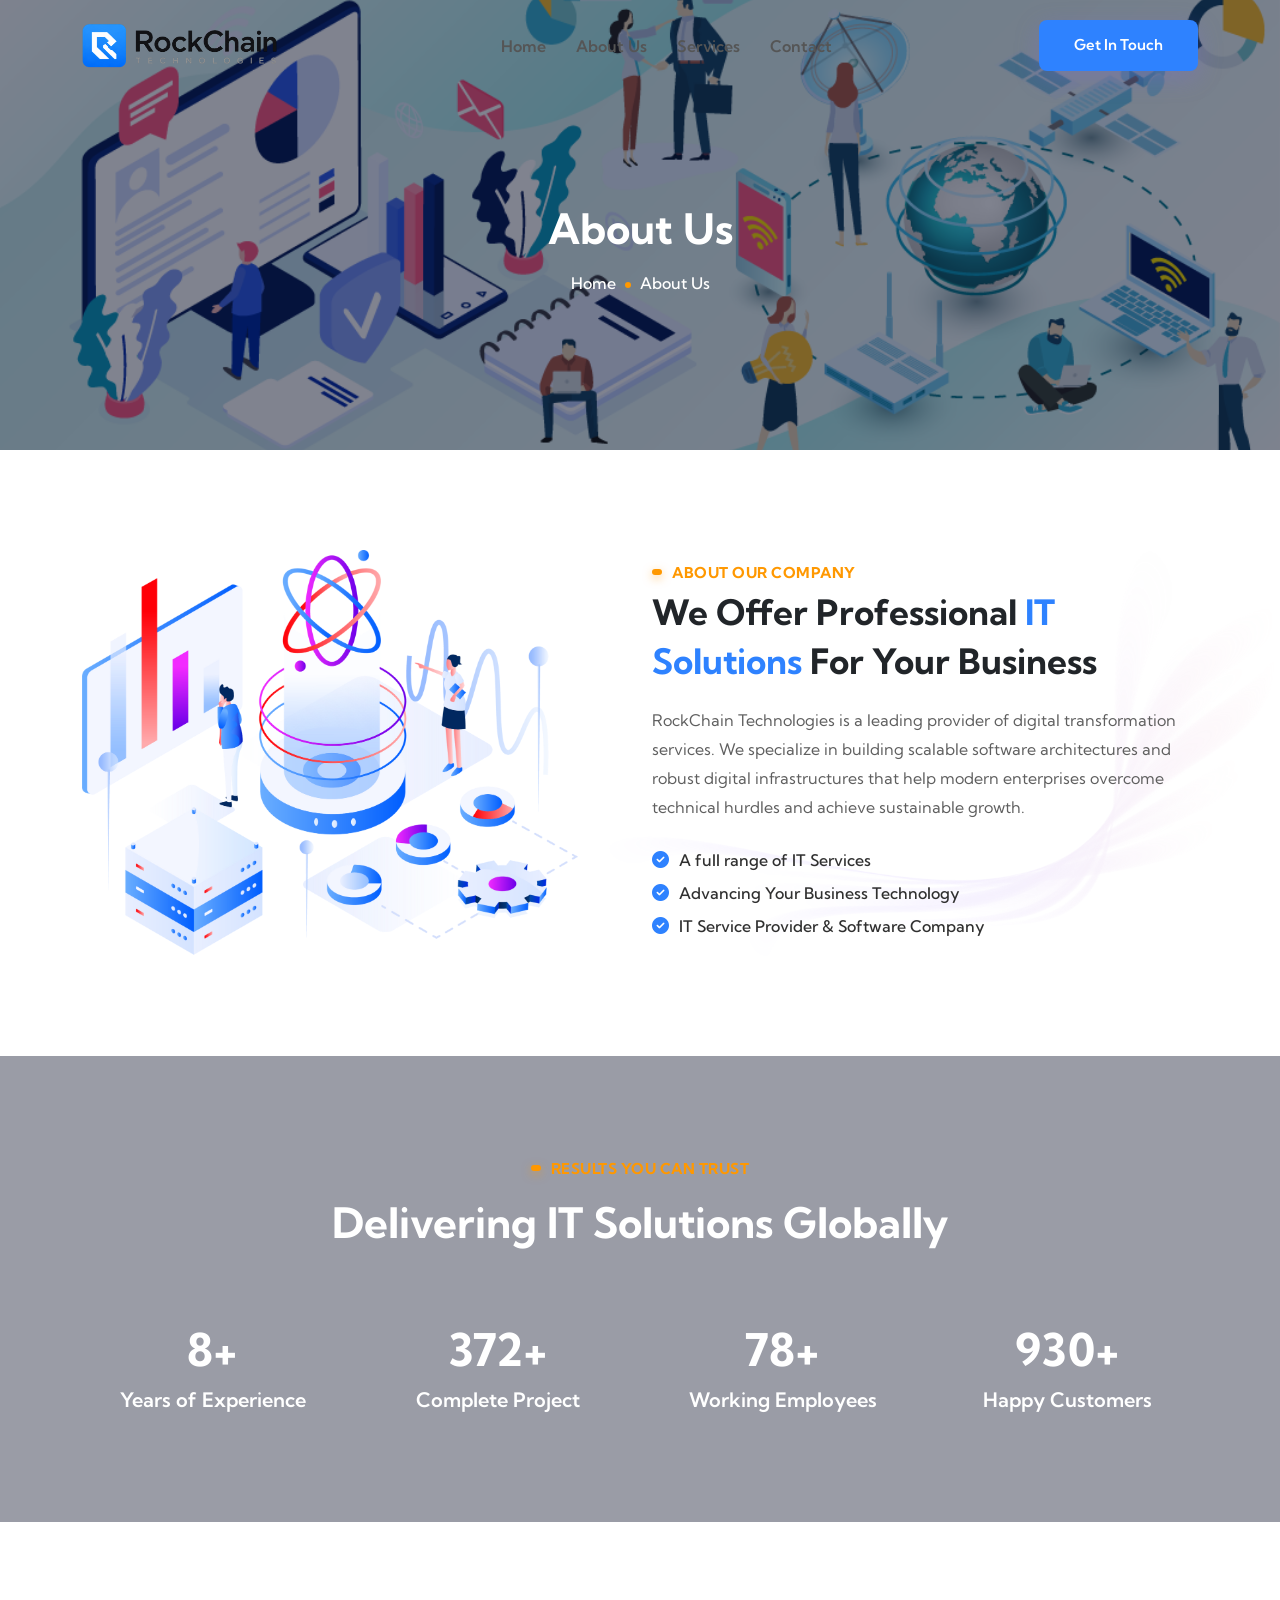
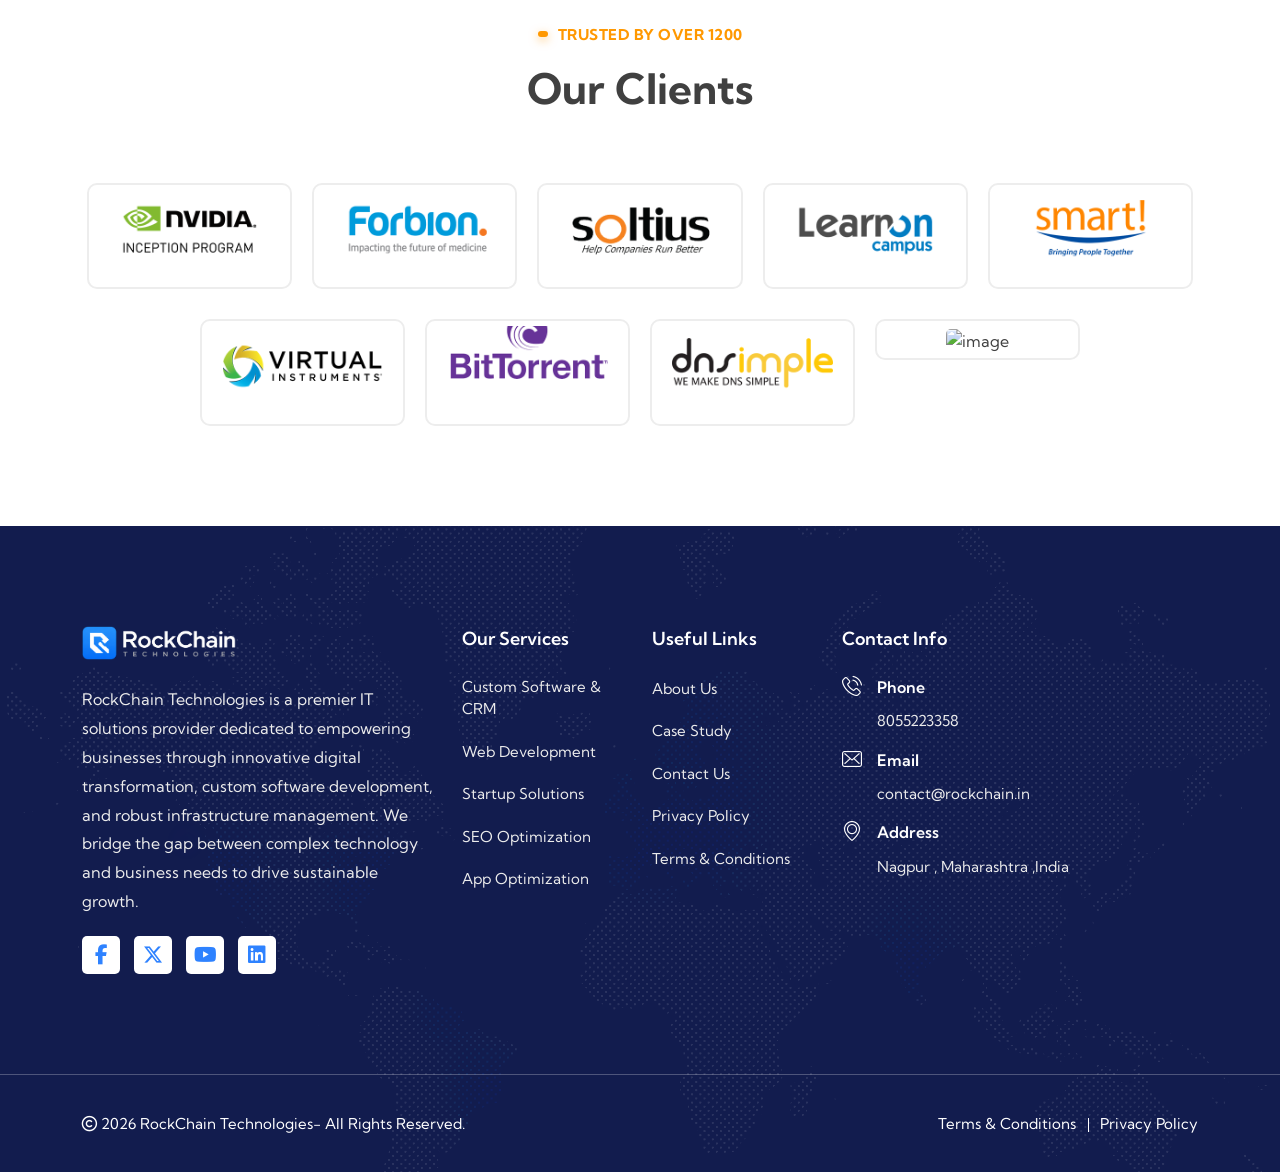
==== commit 18525a51: "added seo tags" ====
--- a/about.html
+++ b/about.html
@@ -14,6 +14,19 @@
       href="https://fonts.googleapis.com/css2?family=Kumbh+Sans:wght@400;500;600;700;800;900&display=swap"
       rel="stylesheet"
     />
+    <!-- SEO Meta Tags Component -->
+    <script>
+      document.addEventListener("DOMContentLoaded", function () {
+        fetch("components/seo-head.html")
+          .then((response) => response.text())
+          .then((data) => {
+            const head = document.querySelector("head");
+            head.insertAdjacentHTML("beforeend", data);
+          })
+          .catch((error) => console.error("Error loading SEO tags:", error));
+      });
+    </script>
+
     <!-- Favicon -->
     <link rel="icon" type="image/png" href="images/logo/favicon.png" />
     <!-- Bootstrap Min CSS -->
